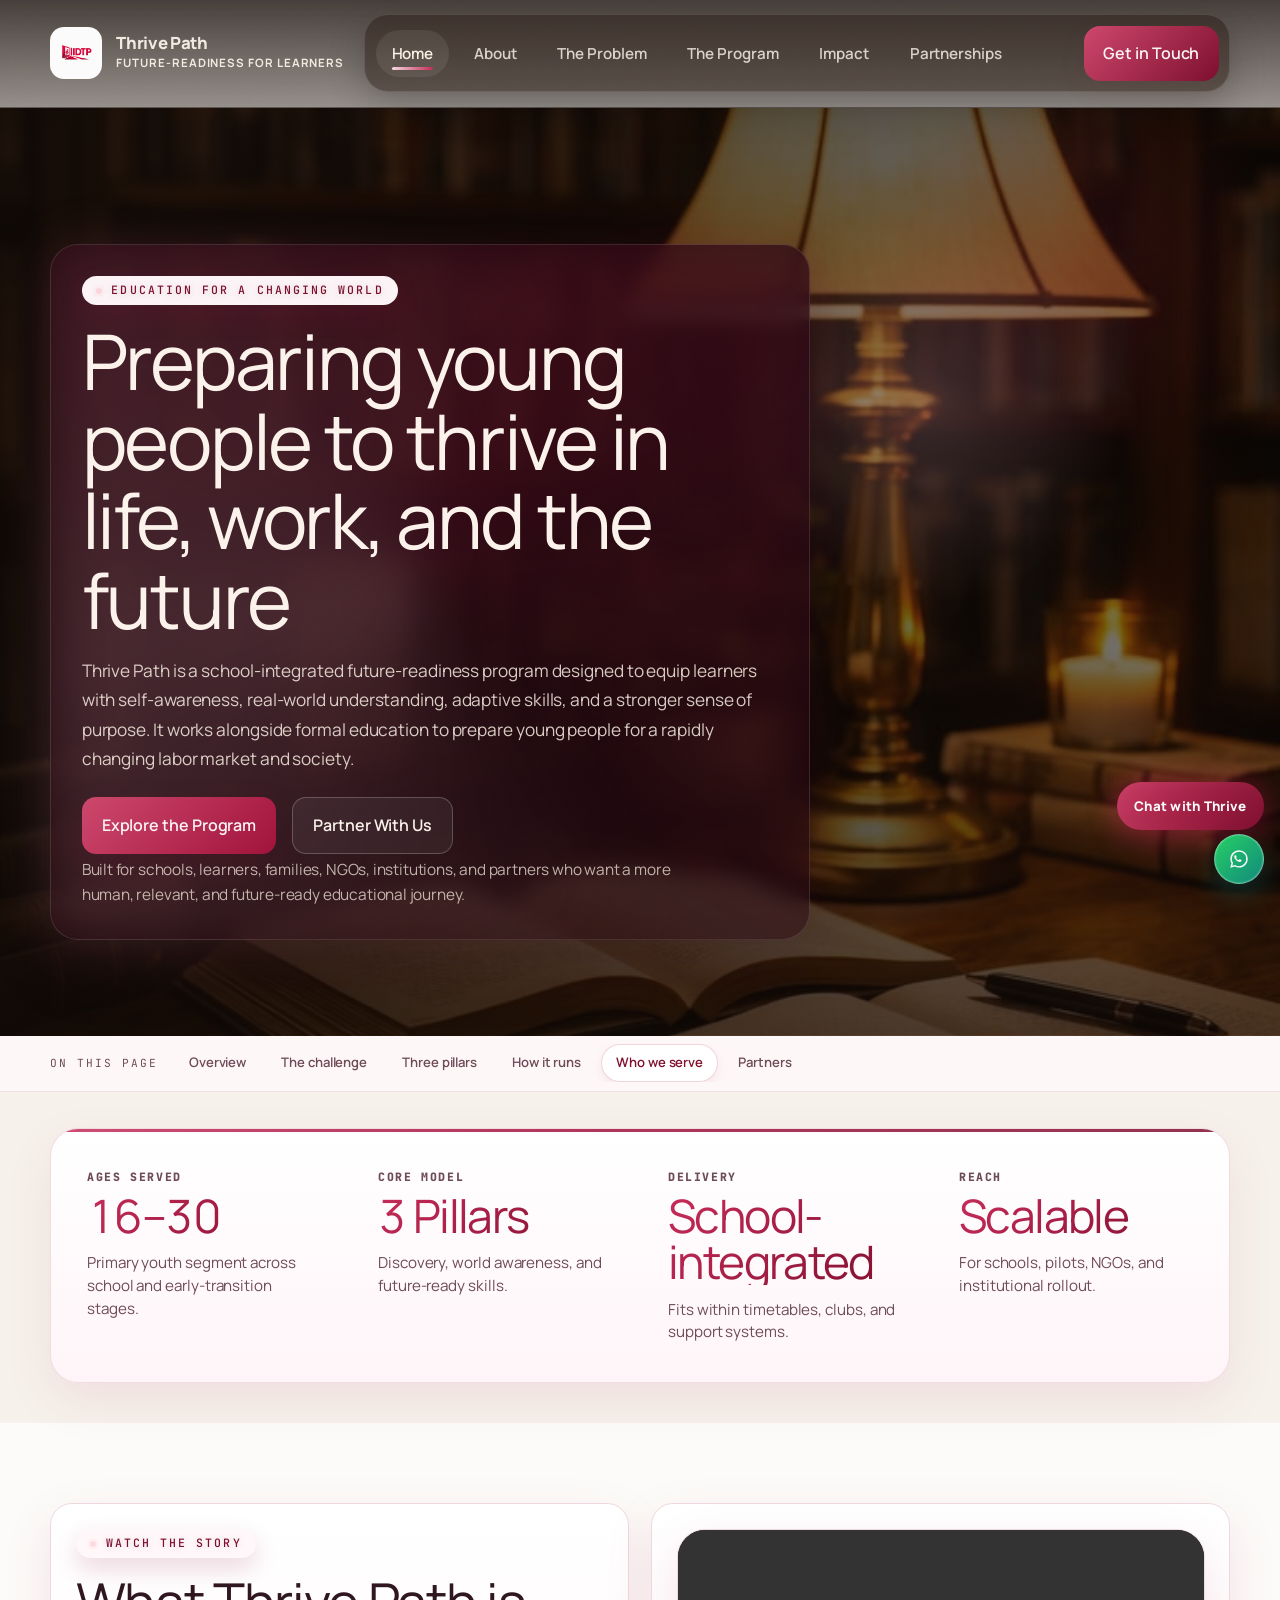
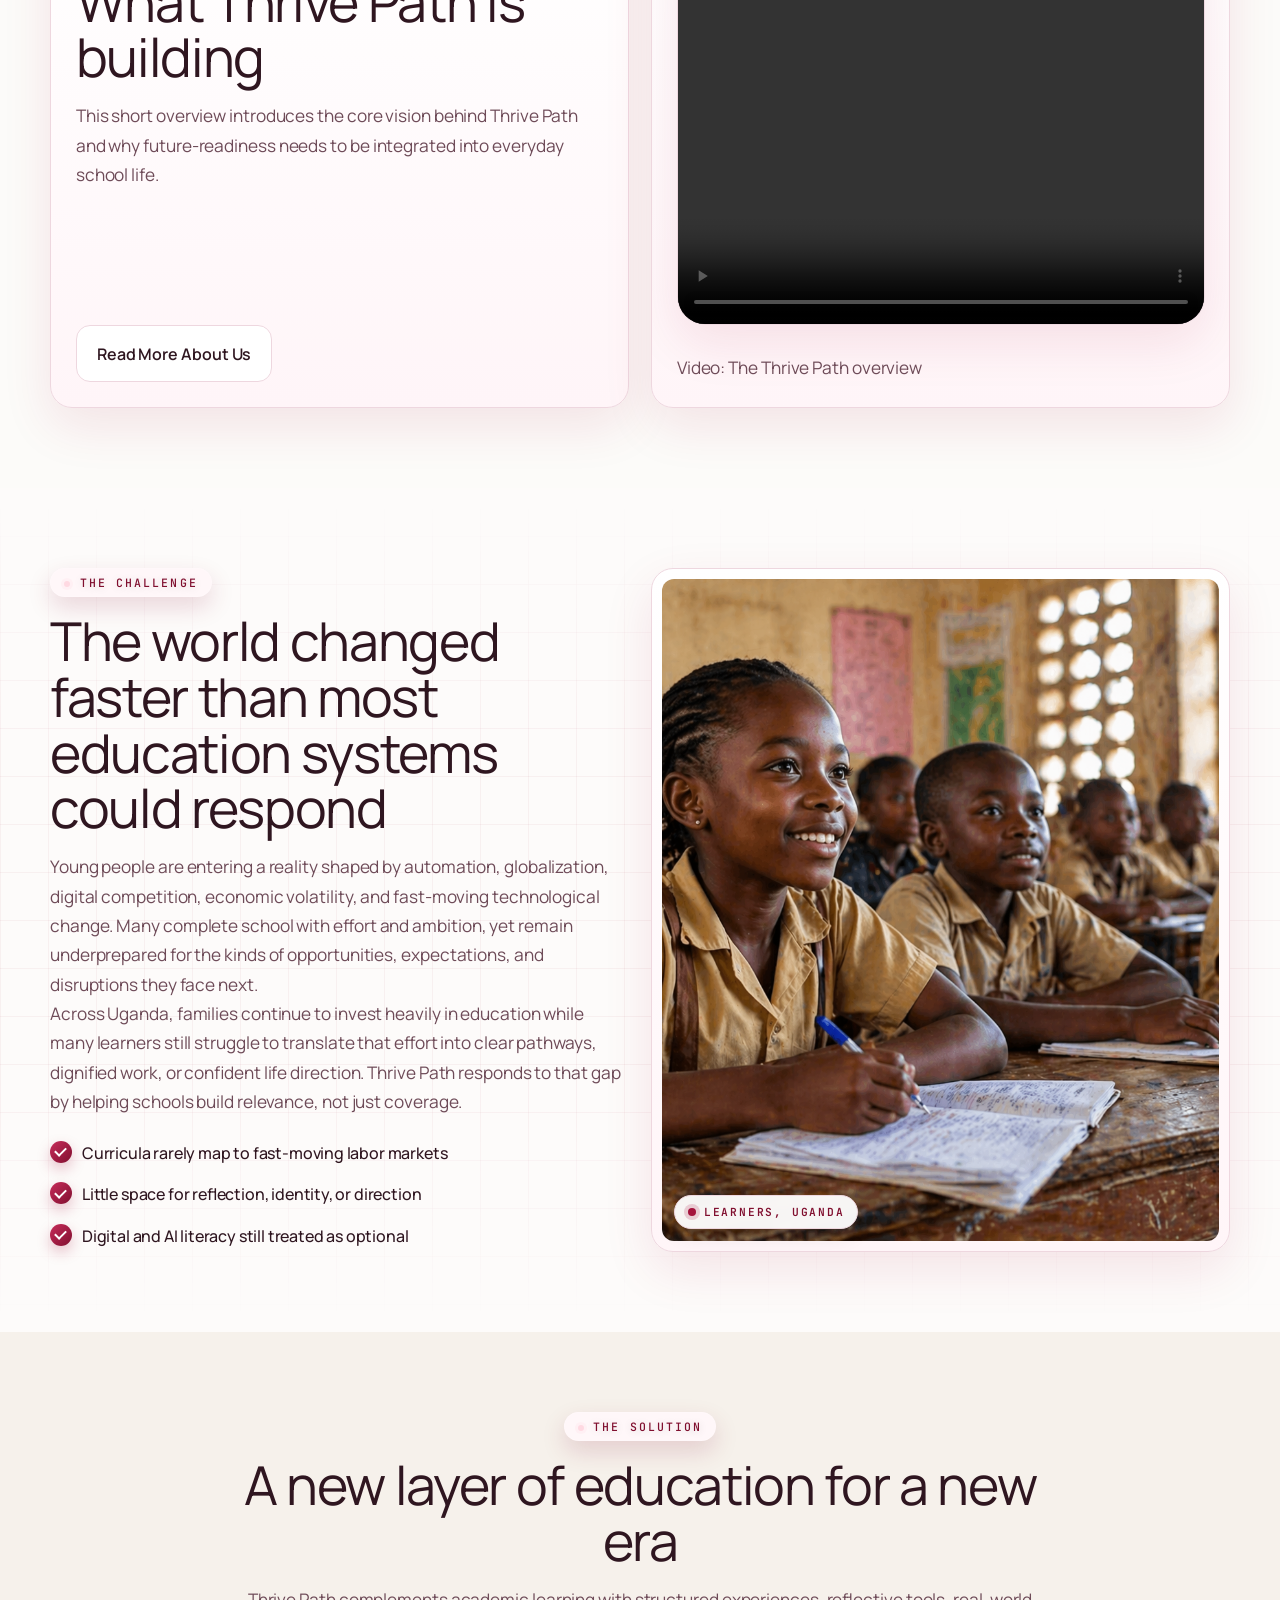
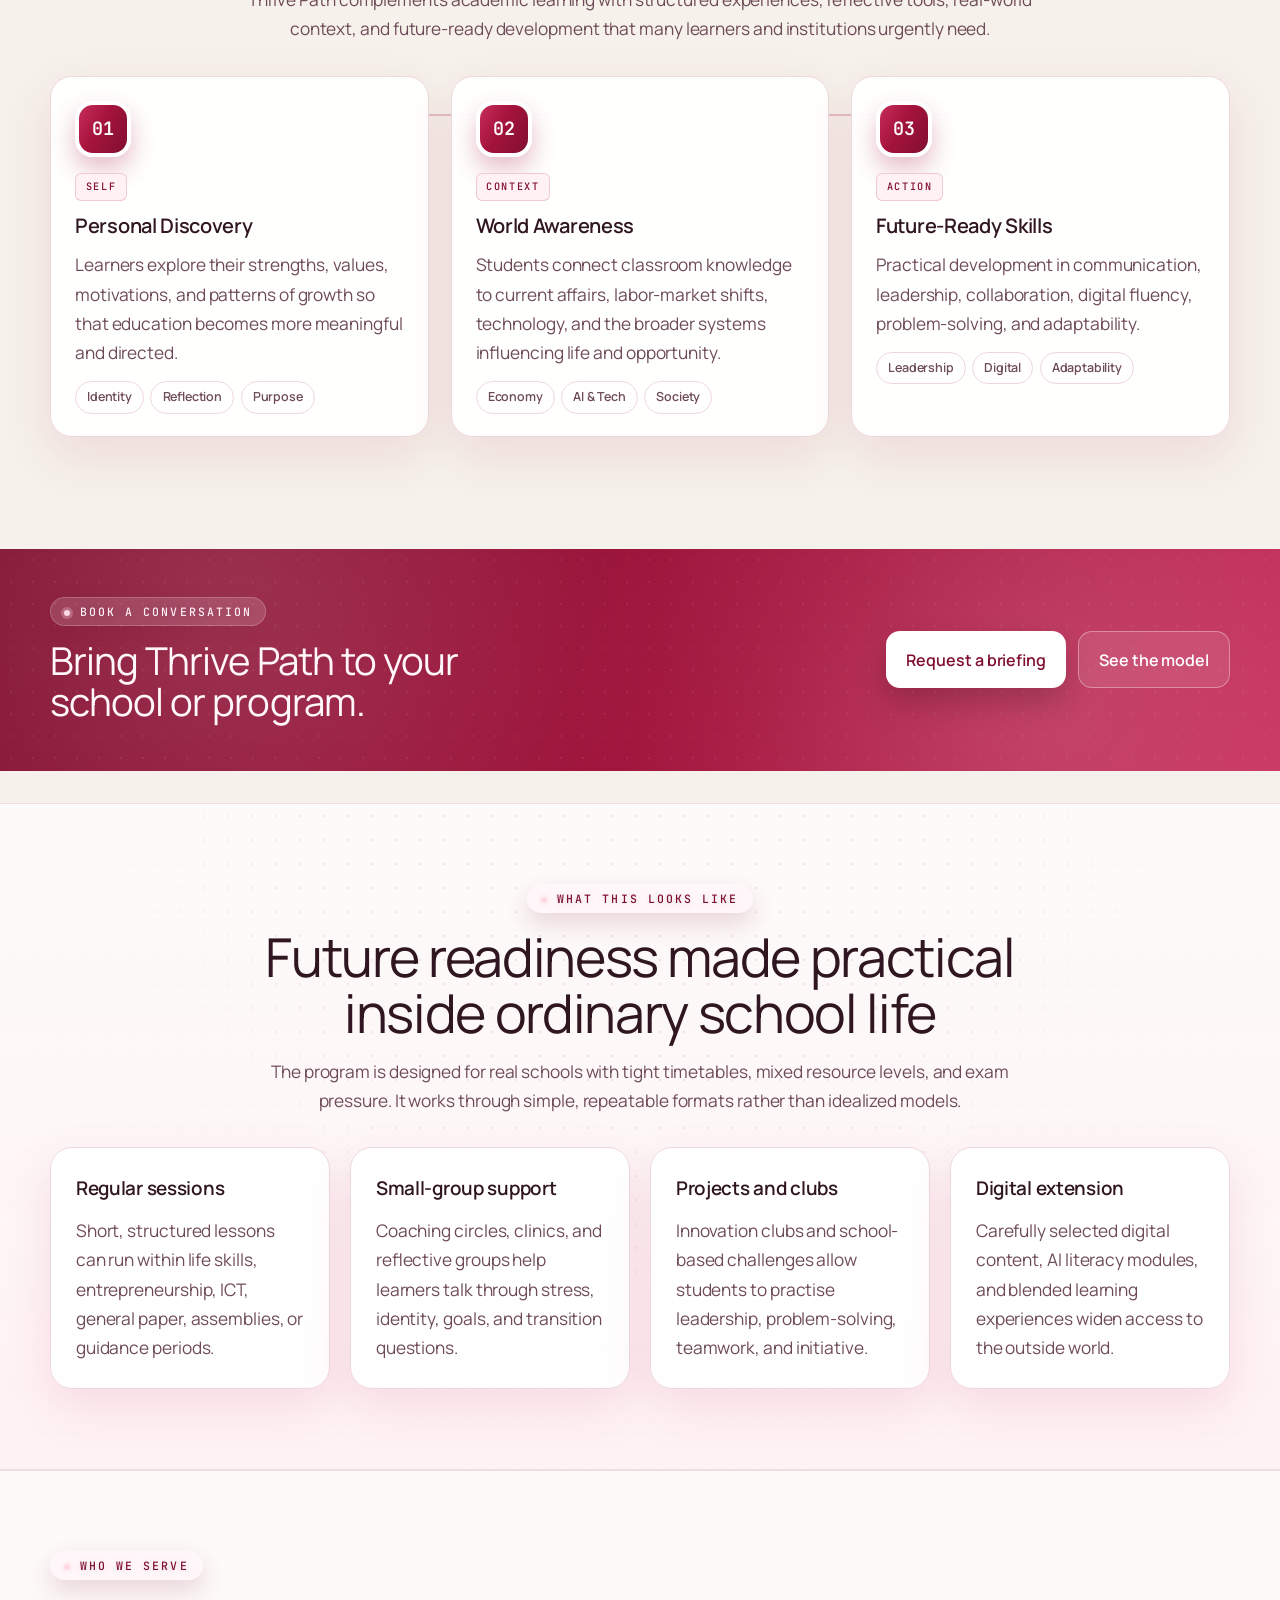
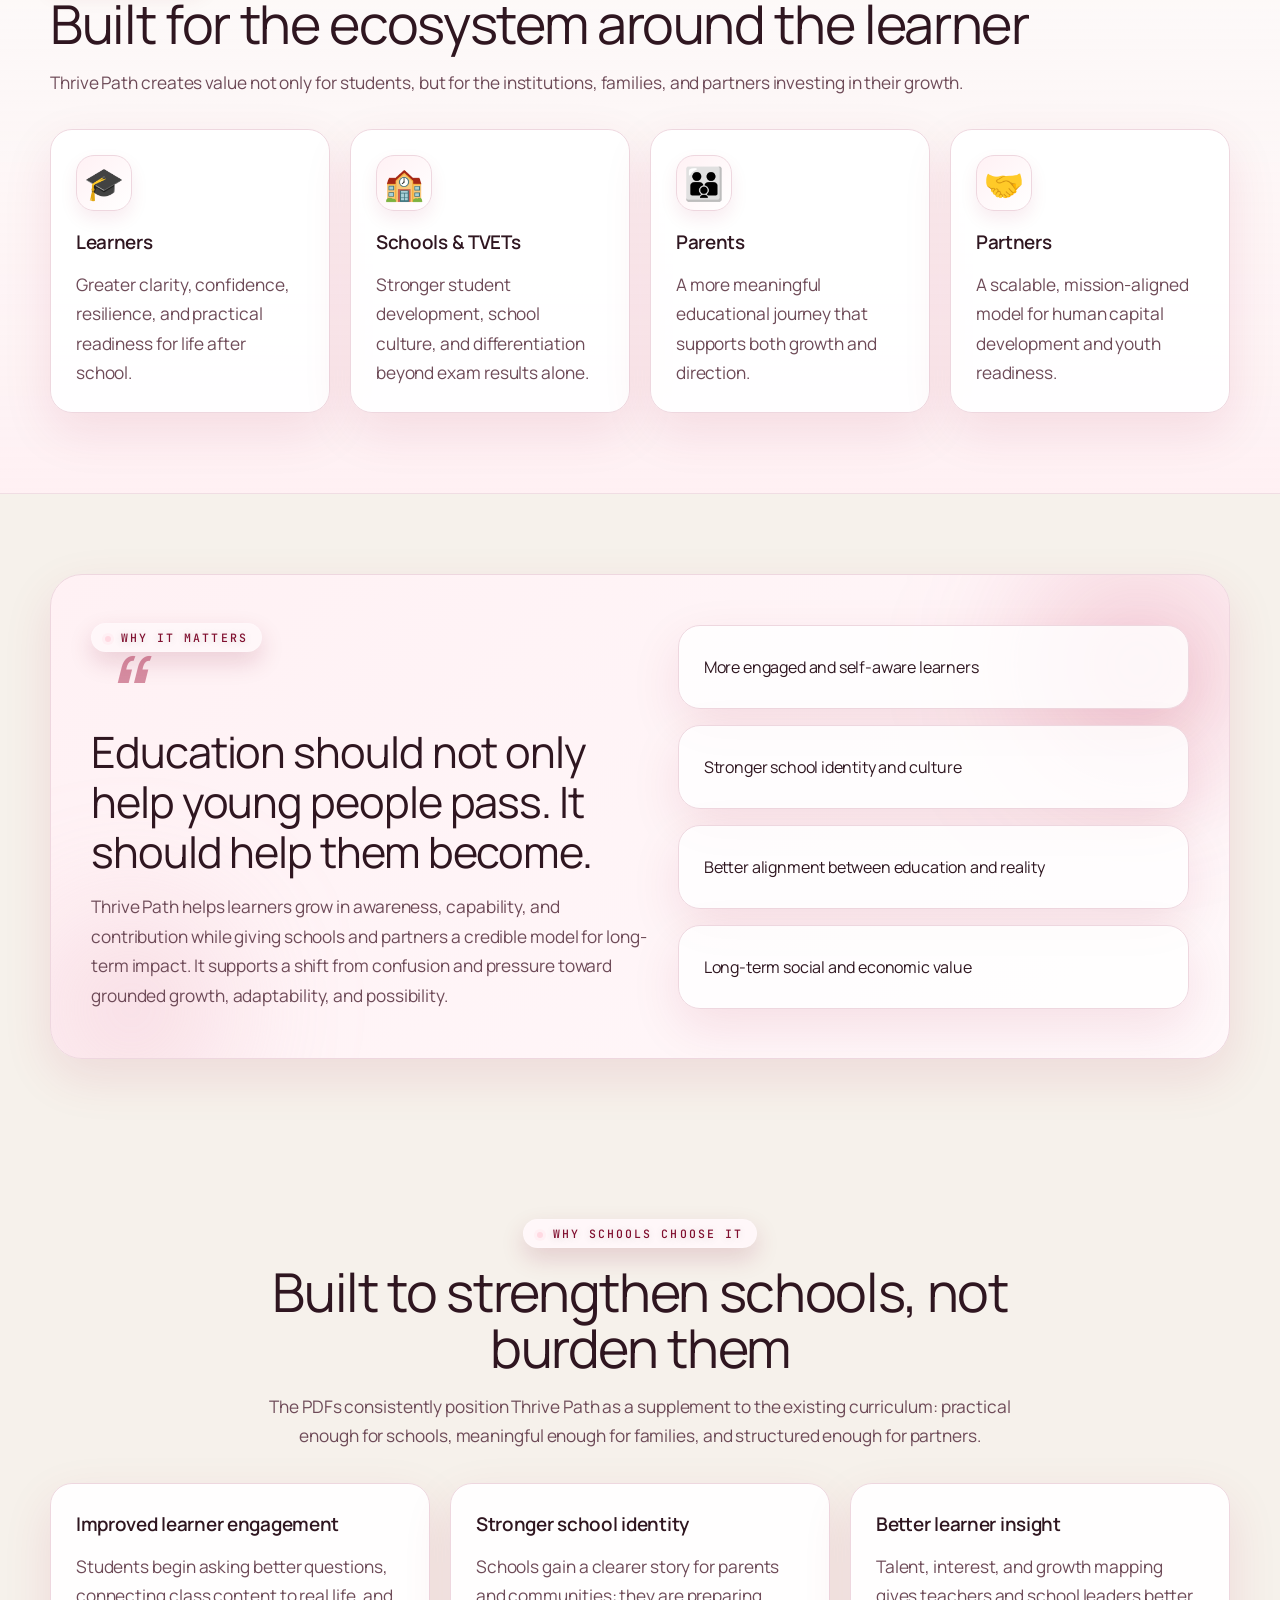
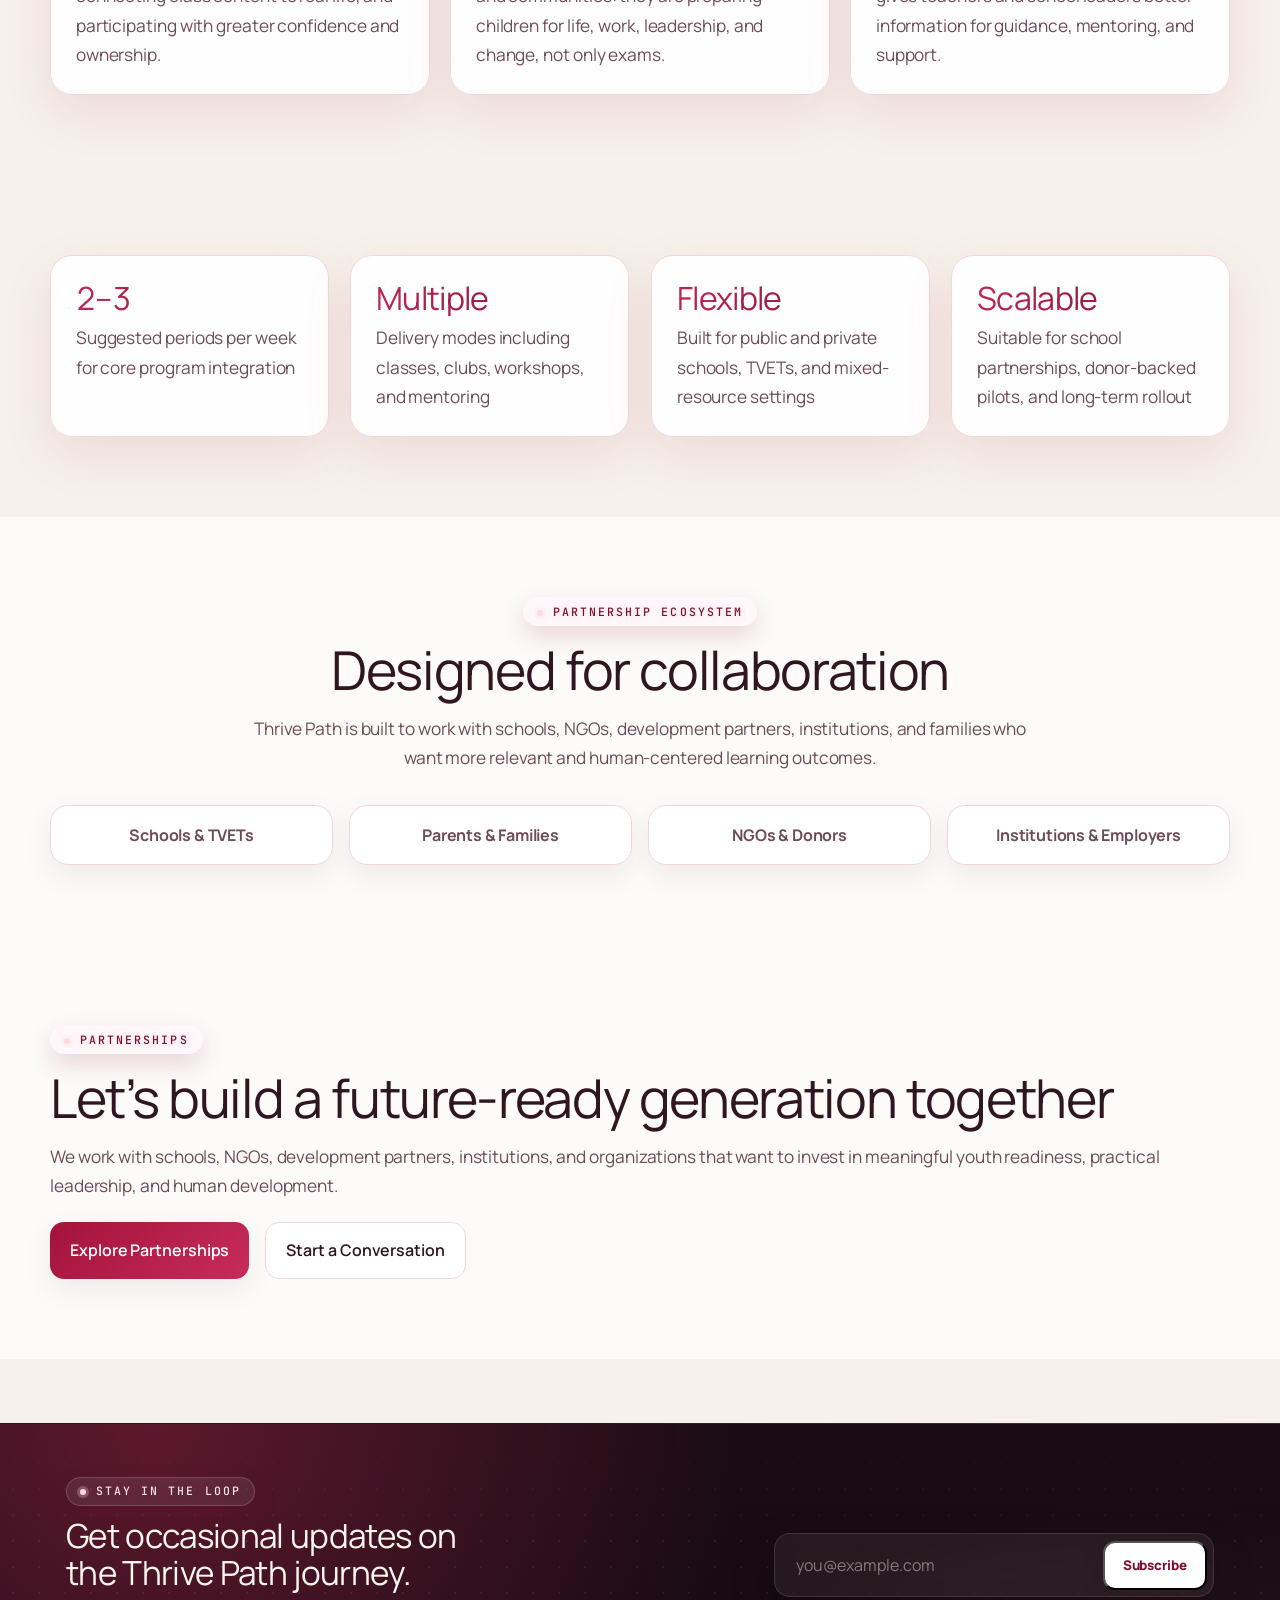
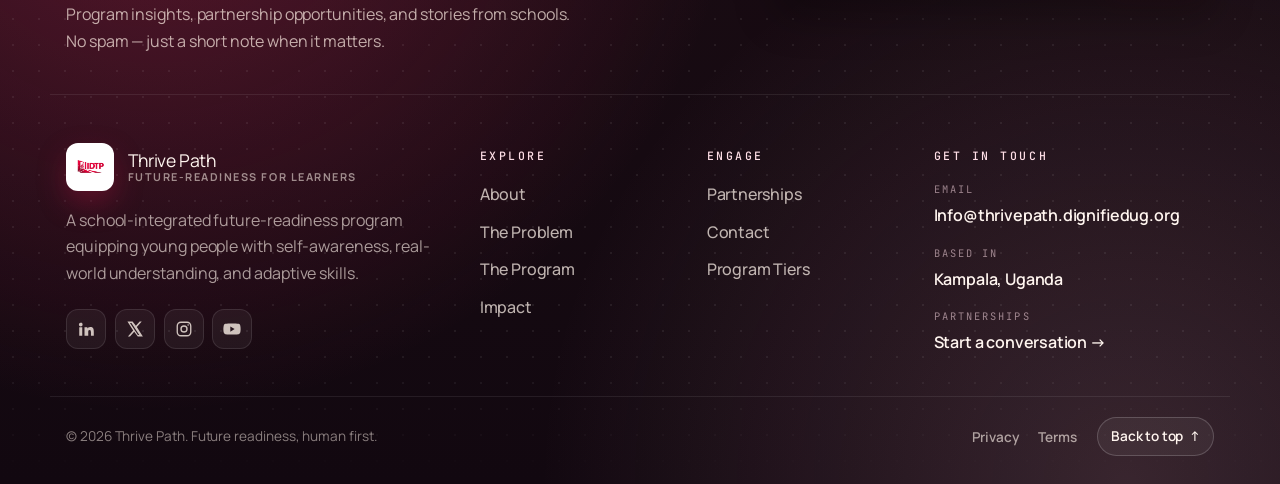
==== index.html @ e45f413d "latest" ====
<!DOCTYPE html>
<html lang="en">
<head>
<meta charset="UTF-8" />
<meta name="viewport" content="width=device-width, initial-scale=1.0" />
<title>Thrive Path | Home</title>
<link rel="stylesheet" href="styles.css?v=20260426" />
</head>
<body class="home-page">
<nav class="navbar">
  <div class="nav-container">
    <a href="index.html" class="logo">
      <span class="logo-mark logo-mark-image"><img class="logo-image" src="assets/IDPT.png" alt="Thrive Path logo" /></span>
      <span class="logo-lockup">
        <span class="logo-text">Thrive Path</span>
        <span class="logo-tag">Future-readiness for learners</span>
      </span>
    </a>
    <button class="nav-toggle" type="button" aria-expanded="false" aria-controls="site-menu" aria-label="Open navigation menu">
      <span class="nav-toggle-bar"></span>
      <span class="nav-toggle-bar"></span>
      <span class="nav-toggle-bar"></span>
    </button>
    <div class="nav-panel" id="site-menu">
      <ul class="nav-links">
        <li><a href="index.html" class="active">Home</a></li>
        <li><a href="about.html">About</a></li>
        <li><a href="problem.html">The Problem</a></li>
        <li><a href="program.html">The Program</a></li>
        <li><a href="impact.html">Impact</a></li>
        <li><a href="partnerships.html">Partnerships</a></li>
      </ul>
      <div class="nav-cta"><a href="contact.html" class="btn-primary">Get in Touch</a></div>
    </div>
  </div>
</nav>
<header class="hero">
  <div class="container hero-grid">
    <div class="hero-copy">
      <p class="eyebrow">Education for a changing world</p>
      <h1>Preparing young people to thrive in life, work, and the future</h1>
      <p class="hero-text">Thrive Path is a school-integrated future-readiness program designed to equip learners with self-awareness, real-world understanding, adaptive skills, and a stronger sense of purpose. It works alongside formal education to prepare young people for a rapidly changing labor market and society.</p>
      <div class="hero-actions">
        <a href="program.html" class="btn btn-solid">Explore the Program</a>
        <a href="partnerships.html" class="btn btn-outline">Partner With Us</a>
      </div>
      <div class="hero-note">Built for schools, learners, families, NGOs, institutions, and partners who want a more human, relevant, and future-ready educational journey.</div>
    </div>
  </div>
</header>

<nav class="anchor-nav" aria-label="On this page">
  <div class="container anchor-nav-inner">
    <span class="anchor-nav-label">On this page</span>
    <ul>
      <li><a href="#overview">Overview</a></li>
      <li><a href="#challenge">The challenge</a></li>
      <li><a href="#pillars">Three pillars</a></li>
      <li><a href="#delivery">How it runs</a></li>
      <li><a href="#audience">Who we serve</a></li>
      <li><a href="#partners">Partners</a></li>
    </ul>
  </div>
</nav>

<section class="trust-strip modern-stats">
  <div class="container trust-grid">
    <div class="trust-item stat-cell">
      <span class="stat-label">Ages served</span>
      <h2>16–30</h2>
      <p>Primary youth segment across school and early-transition stages.</p>
    </div>
    <div class="trust-item stat-cell">
      <span class="stat-label">Core model</span>
      <h2>3 Pillars</h2>
      <p>Discovery, world awareness, and future-ready skills.</p>
    </div>
    <div class="trust-item stat-cell">
      <span class="stat-label">Delivery</span>
      <h2>School-integrated</h2>
      <p>Fits within timetables, clubs, and support systems.</p>
    </div>
    <div class="trust-item stat-cell">
      <span class="stat-label">Reach</span>
      <h2>Scalable</h2>
      <p>For schools, pilots, NGOs, and institutional rollout.</p>
    </div>
  </div>
</section>

<section id="overview" class="section section-light">
  <div class="container two-column balanced-columns">
    <div class="panel-card split-card split-card--copy">
      <p class="eyebrow">Watch the Story</p>
      <h2>What Thrive Path is building</h2>
      <p>This short overview introduces the core vision behind Thrive Path and why future-readiness needs to be integrated into everyday school life.</p>
      <div class="card-actions">
        <a href="about.html" class="btn btn-outline">Read More About Us</a>
      </div>
    </div>
    <div class="panel-card split-card split-card--media">
      <div class="media-frame portrait">
        <video controls preload="metadata" playsinline>
          <source src="assets/The_THRIVE_PATH.mp4" type="video/mp4">
          Your browser does not support the video tag.
        </video>
      </div>
      <p class="media-caption">Video: The Thrive Path overview</p>
    </div>
  </div>
</section>

<section id="challenge" class="section section-light has-pattern pattern-grid">
  <div class="container two-column">
    <div>
      <p class="eyebrow">The challenge</p>
      <h2>The world changed faster than most education systems could respond</h2>
      <p>Young people are entering a reality shaped by automation, globalization, digital competition, economic volatility, and fast-moving technological change. Many complete school with effort and ambition, yet remain underprepared for the kinds of opportunities, expectations, and disruptions they face next.</p>
      <p>Across Uganda, families continue to invest heavily in education while many learners still struggle to translate that effort into clear pathways, dignified work, or confident life direction. Thrive Path responds to that gap by helping schools build relevance, not just coverage.</p>
      <ul class="checklist">
        <li>Curricula rarely map to fast-moving labor markets</li>
        <li>Little space for reflection, identity, or direction</li>
        <li>Digital and AI literacy still treated as optional</li>
      </ul>
    </div>
    <div class="image-card framed">
      <img src="assets/kids.png" alt="Learners engaging together">
      <div class="image-tag"><span class="dot"></span>Learners, Uganda</div>
    </div>
  </div>
</section>

<section id="pillars" class="section">
  <div class="container">
    <div class="section-heading center">
      <p class="eyebrow">The solution</p>
      <h2>A new layer of education for a new era</h2>
      <p>Thrive Path complements academic learning with structured experiences, reflective tools, real-world context, and future-ready development that many learners and institutions urgently need.</p>
    </div>
    <ol class="journey-grid">
      <li class="journey-card">
        <div class="journey-step"><span>01</span></div>
        <div class="journey-body">
          <span class="tag-pill">Self</span>
          <h3>Personal Discovery</h3>
          <p>Learners explore their strengths, values, motivations, and patterns of growth so that education becomes more meaningful and directed.</p>
          <ul class="tag-row"><li>Identity</li><li>Reflection</li><li>Purpose</li></ul>
        </div>
      </li>
      <li class="journey-card">
        <div class="journey-step"><span>02</span></div>
        <div class="journey-body">
          <span class="tag-pill">Context</span>
          <h3>World Awareness</h3>
          <p>Students connect classroom knowledge to current affairs, labor-market shifts, technology, and the broader systems influencing life and opportunity.</p>
          <ul class="tag-row"><li>Economy</li><li>AI &amp; Tech</li><li>Society</li></ul>
        </div>
      </li>
      <li class="journey-card">
        <div class="journey-step"><span>03</span></div>
        <div class="journey-body">
          <span class="tag-pill">Action</span>
          <h3>Future-Ready Skills</h3>
          <p>Practical development in communication, leadership, collaboration, digital fluency, problem-solving, and adaptability.</p>
          <ul class="tag-row"><li>Leadership</li><li>Digital</li><li>Adaptability</li></ul>
        </div>
      </li>
    </ol>
  </div>
</section>

<section class="cta-ribbon">
  <div class="container cta-ribbon-inner">
    <div>
      <p class="eyebrow eyebrow-light">Book a conversation</p>
      <h3>Bring Thrive Path to your school or program.</h3>
    </div>
    <div class="cta-ribbon-actions">
      <a href="contact.html" class="btn btn-solid">Request a briefing</a>
      <a href="program.html" class="btn btn-ghost-light">See the model</a>
    </div>
  </div>
</section>

<section id="delivery" class="section section-soft has-pattern pattern-dots">
  <div class="container">
    <div class="section-heading center">
      <p class="eyebrow">What This Looks Like</p>
      <h2>Future readiness made practical inside ordinary school life</h2>
      <p>The program is designed for real schools with tight timetables, mixed resource levels, and exam pressure. It works through simple, repeatable formats rather than idealized models.</p>
    </div>
    <div class="card-grid four">
      <div class="content-card"><h3>Regular sessions</h3><p>Short, structured lessons can run within life skills, entrepreneurship, ICT, general paper, assemblies, or guidance periods.</p></div>
      <div class="content-card"><h3>Small-group support</h3><p>Coaching circles, clinics, and reflective groups help learners talk through stress, identity, goals, and transition questions.</p></div>
      <div class="content-card"><h3>Projects and clubs</h3><p>Innovation clubs and school-based challenges allow students to practise leadership, problem-solving, teamwork, and initiative.</p></div>
      <div class="content-card"><h3>Digital extension</h3><p>Carefully selected digital content, AI literacy modules, and blended learning experiences widen access to the outside world.</p></div>
    </div>
  </div>
</section>

<section id="audience" class="section section-soft">
  <div class="container">
    <div class="section-heading">
      <p class="eyebrow">Who we serve</p>
      <h2>Built for the ecosystem around the learner</h2>
      <p>Thrive Path creates value not only for students, but for the institutions, families, and partners investing in their growth.</p>
    </div>
    <div class="card-grid four">
      <div class="audience-card"><div class="audience-icon" aria-hidden="true">🎓</div><h3>Learners</h3><p>Greater clarity, confidence, resilience, and practical readiness for life after school.</p></div>
      <div class="audience-card"><div class="audience-icon" aria-hidden="true">🏫</div><h3>Schools &amp; TVETs</h3><p>Stronger student development, school culture, and differentiation beyond exam results alone.</p></div>
      <div class="audience-card"><div class="audience-icon" aria-hidden="true">👪</div><h3>Parents</h3><p>A more meaningful educational journey that supports both growth and direction.</p></div>
      <div class="audience-card"><div class="audience-icon" aria-hidden="true">🤝</div><h3>Partners</h3><p>A scalable, mission-aligned model for human capital development and youth readiness.</p></div>
    </div>
  </div>
</section>

<section class="section">
  <div class="container highlight-block pullquote">
    <div>
      <p class="eyebrow">Why it matters</p>
      <span class="quote-mark" aria-hidden="true">&ldquo;</span>
      <h2>Education should not only help young people pass. It should help them become.</h2>
      <p>Thrive Path helps learners grow in awareness, capability, and contribution while giving schools and partners a credible model for long-term impact. It supports a shift from confusion and pressure toward grounded growth, adaptability, and possibility.</p>
    </div>
    <div class="highlight-list">
      <div class="mini-card">More engaged and self-aware learners</div>
      <div class="mini-card">Stronger school identity and culture</div>
      <div class="mini-card">Better alignment between education and reality</div>
      <div class="mini-card">Long-term social and economic value</div>
    </div>
  </div>
</section>

<section class="section">
  <div class="container">
    <div class="section-heading center">
      <p class="eyebrow">Why Schools Choose It</p>
      <h2>Built to strengthen schools, not burden them</h2>
      <p>The PDFs consistently position Thrive Path as a supplement to the existing curriculum: practical enough for schools, meaningful enough for families, and structured enough for partners.</p>
    </div>
    <div class="card-grid three">
      <div class="feature-card"><h3>Improved learner engagement</h3><p>Students begin asking better questions, connecting class content to real life, and participating with greater confidence and ownership.</p></div>
      <div class="feature-card"><h3>Stronger school identity</h3><p>Schools gain a clearer story for parents and communities: they are preparing children for life, work, leadership, and change, not only exams.</p></div>
      <div class="feature-card"><h3>Better learner insight</h3><p>Talent, interest, and growth mapping gives teachers and school leaders better information for guidance, mentoring, and support.</p></div>
    </div>
  </div>
</section>

<section class="section">
  <div class="container metric-grid">
    <div class="metric-card"><strong>2–3</strong><p>Suggested periods per week for core program integration</p></div>
    <div class="metric-card"><strong>Multiple</strong><p>Delivery modes including classes, clubs, workshops, and mentoring</p></div>
    <div class="metric-card"><strong>Flexible</strong><p>Built for public and private schools, TVETs, and mixed-resource settings</p></div>
    <div class="metric-card"><strong>Scalable</strong><p>Suitable for school partnerships, donor-backed pilots, and long-term rollout</p></div>
  </div>
</section>

<section id="partners" class="section section-light">
  <div class="container">
    <div class="section-heading center">
      <p class="eyebrow">Partnership ecosystem</p>
      <h2>Designed for collaboration</h2>
      <p>Thrive Path is built to work with schools, NGOs, development partners, institutions, and families who want more relevant and human-centered learning outcomes.</p>
    </div>
    <div class="logo-cloud">
      <div class="logo-pill">Schools & TVETs</div>
      <div class="logo-pill">Parents & Families</div>
      <div class="logo-pill">NGOs & Donors</div>
      <div class="logo-pill">Institutions & Employers</div>
    </div>
  </div>
</section>

<section class="section section-light">
  <div class="container callout">
    <div>
      <p class="eyebrow">Partnerships</p>
      <h2>Let’s build a future-ready generation together</h2>
      <p>We work with schools, NGOs, development partners, institutions, and organizations that want to invest in meaningful youth readiness, practical leadership, and human development.</p>
    </div>
    <div class="callout-actions">
      <a href="partnerships.html" class="btn btn-solid">Explore Partnerships</a>
      <a href="contact.html" class="btn btn-outline">Start a Conversation</a>
    </div>
  </div>
</section>

<footer class="site-footer">
  <div class="footer-wash" aria-hidden="true"></div>
  <div class="container footer-cta">
    <div class="footer-cta-copy">
      <p class="eyebrow eyebrow-light">Stay in the loop</p>
      <h2>Get occasional updates on the Thrive Path journey.</h2>
      <p>Program insights, partnership opportunities, and stories from schools. No spam &mdash; just a short note when it matters.</p>
    </div>
    <form class="footer-subscribe" onsubmit="event.preventDefault(); this.querySelector('.footer-subscribe-msg').hidden=false; this.reset();">
      <label class="sr-only" for="footer-email">Email address</label>
      <div class="footer-subscribe-row">
        <input id="footer-email" type="email" name="email" placeholder="you@example.com" required autocomplete="email" />
        <button type="submit" class="btn btn-solid">Subscribe</button>
      </div>
      <p class="footer-subscribe-msg" hidden>Thanks &mdash; we&rsquo;ll be in touch.</p>
    </form>
  </div>

  <div class="container footer-grid">
    <div class="footer-brand-col">
      <div class="footer-brand">
        <span class="logo-mark logo-mark-image"><img class="logo-image" src="assets/IDPT.png" alt="Thrive Path logo" /></span>
        <span class="footer-brand-text">
          <span class="logo-text">Thrive Path</span>
          <span class="logo-tag">Future-readiness for learners</span>
        </span>
      </div>
      <p class="footer-text">A school-integrated future-readiness program equipping young people with self-awareness, real-world understanding, and adaptive skills.</p>
      <ul class="footer-social" aria-label="Social links">
        <li><a href="#" aria-label="LinkedIn" title="LinkedIn"><svg viewBox="0 0 24 24" width="18" height="18" fill="currentColor" aria-hidden="true"><path d="M4.98 3.5A2.5 2.5 0 1 1 5 8.5a2.5 2.5 0 0 1-.02-5zM3 9.75h4V21H3zM10 9.75h3.8v1.55h.05c.53-.95 1.83-1.95 3.77-1.95 4.03 0 4.78 2.55 4.78 5.87V21H18.6v-4.9c0-1.17-.02-2.68-1.67-2.68-1.67 0-1.93 1.27-1.93 2.59V21H10z"/></svg></a></li>
        <li><a href="#" aria-label="X" title="X"><svg viewBox="0 0 24 24" width="18" height="18" fill="currentColor" aria-hidden="true"><path d="M18.244 2H21l-6.52 7.45L22.5 22h-6.77l-4.79-6.24L5.3 22H2.54l6.99-7.98L1.9 2h6.91l4.33 5.73L18.244 2zm-2.37 18h1.86L7.24 4H5.28l10.595 16z"/></svg></a></li>
        <li><a href="#" aria-label="Instagram" title="Instagram"><svg viewBox="0 0 24 24" width="18" height="18" fill="none" stroke="currentColor" stroke-width="1.8" aria-hidden="true"><rect x="3" y="3" width="18" height="18" rx="5"/><circle cx="12" cy="12" r="4"/><circle cx="17.5" cy="6.5" r="1" fill="currentColor" stroke="none"/></svg></a></li>
        <li><a href="#" aria-label="YouTube" title="YouTube"><svg viewBox="0 0 24 24" width="18" height="18" fill="currentColor" aria-hidden="true"><path d="M23 7.2a3 3 0 0 0-2.1-2.1C19.1 4.6 12 4.6 12 4.6s-7.1 0-8.9.5A3 3 0 0 0 1 7.2C.5 9 .5 12 .5 12s0 3 .5 4.8a3 3 0 0 0 2.1 2.1c1.8.5 8.9.5 8.9.5s7.1 0 8.9-.5a3 3 0 0 0 2.1-2.1c.5-1.8.5-4.8.5-4.8s0-3-.5-4.8zM9.75 15.5v-7L15.5 12z"/></svg></a></li>
      </ul>
    </div>

    <div class="footer-col">
      <h4>Explore</h4>
      <ul class="footer-links">
        <li><a href="about.html">About</a></li>
        <li><a href="problem.html">The Problem</a></li>
        <li><a href="program.html">The Program</a></li>
        <li><a href="impact.html">Impact</a></li>
      </ul>
    </div>

    <div class="footer-col">
      <h4>Engage</h4>
      <ul class="footer-links">
        <li><a href="partnerships.html">Partnerships</a></li>
        <li><a href="contact.html">Contact</a></li>
        <li><a href="partnerships.html#pricing">Program Tiers</a></li>
      </ul>
    </div>

    <div class="footer-col footer-contact">
      <h4>Get in touch</h4>
      <ul class="footer-contact-list">
        <li>
          <span class="footer-contact-label">Email</span>
          <a href="mailto:Info@thrivepath.dignifiedug.org">Info@thrivepath.dignifiedug.org</a>
        </li>
        <li>
          <span class="footer-contact-label">Based in</span>
          <span>Kampala, Uganda</span>
        </li>
        <li>
          <span class="footer-contact-label">Partnerships</span>
          <a href="contact.html">Start a conversation &rarr;</a>
        </li>
      </ul>
    </div>
  </div>

  <div class="container footer-bottom">
    <p>&copy; 2026 Thrive Path. Future readiness, human first.</p>
    <ul class="footer-meta">
      <li><a href="#">Privacy</a></li>
      <li><a href="#">Terms</a></li>
      <li><a href="#top" class="footer-top">Back to top <span aria-hidden="true">&uarr;</span></a></li>
    </ul>
  </div>
</footer>
<script src="script.js?v=20260427"></script>
</body>
</html>
---- styles.css ----
@import url('https://fonts.googleapis.com/css2?family=Manrope:wght@300..800&family=Instrument+Serif:ital@0;1&family=JetBrains+Mono:wght@400;500;600&display=swap');

:root{
  --primary:#A4133C;
  --primary-2:#C72C5A;
  --primary-deep:#800F2F;
  --primary-soft:#F7DCE3;
  --primary-wash:#FFF1F4;
  --secondary:#B11D46;
  --secondary-2:#D1496E;
  --accent:#E7A8BA;
  --accent-soft:#FCEEF2;
  --text:#2F1620;
  --muted:#6E4B58;
  --bg:#fff8fa;
  --bg-2:#fff1f4;
  --surface:#ffffff;
  --surface-2:#fff6f8;
  --line:#eed7df;
  --shadow:0 18px 50px rgba(164,19,60,.10);
  --shadow-soft:0 10px 28px rgba(96,25,44,.08);
  --radius:22px;
  --container:1180px;
}


*{margin:0;padding:0;box-sizing:border-box}
html{scroll-behavior:auto}
body{
  font-family:'Manrope',-apple-system,BlinkMacSystemFont,'Segoe UI',Arial,sans-serif;
  font-feature-settings:'ss01','ss02','cv11','liga','kern';
  background:
    radial-gradient(circle at top left, rgba(201,24,74,.12), transparent 28%),
    radial-gradient(circle at top right, rgba(255,117,143,.12), transparent 24%),
    var(--bg);
  color:var(--text);
  line-height:1.65;
  letter-spacing:-.011em;
}
a{text-decoration:none;color:inherit}
img{max-width:100%;display:block}
.container{
  width:calc(100% - 2rem);
  max-width:var(--container);
  margin:0 auto;
}
.home-page{
  background:#f6f1eb;
}
.navbar{
  position:sticky;top:0;z-index:1000;
  padding:.9rem 0;
  background:linear-gradient(180deg, rgba(255,248,250,.95) 0%, rgba(255,248,250,.78) 100%);
  -webkit-backdrop-filter:blur(16px);
  backdrop-filter:blur(16px);
  border-bottom:1px solid rgba(238,215,223,.85);
}
.home-page .navbar{
  background:linear-gradient(180deg, rgba(22,14,10,.78) 0%, rgba(22,14,10,.42) 100%);
  border-bottom:1px solid rgba(255,255,255,.12);
}
.nav-container{
  width:min(var(--container),calc(100% - 2rem));
  margin:0 auto;
  display:flex;align-items:center;justify-content:space-between;gap:1.25rem;
}
.logo{display:flex;align-items:center;gap:.9rem;font-weight:800;flex-shrink:0}
.logo-mark{
  width:56px;height:56px;border-radius:18px;
  display:inline-flex;align-items:center;justify-content:center;
  background:linear-gradient(135deg,var(--secondary-2),var(--primary));
  color:#fff;font-weight:800;box-shadow:var(--shadow-soft)
}
.logo-mark-image{
  overflow:hidden;
  padding:6px;
  background:#ffffff;
  border:1px solid rgba(164,19,60,.18);
  box-shadow:0 8px 20px rgba(60,6,24,.18), inset 0 0 0 1px rgba(255,255,255,.6);
}
.home-page .logo-mark-image{
  background:#ffffff;
  border-color:rgba(255,255,255,.7);
  box-shadow:0 10px 24px rgba(0,0,0,.35), inset 0 0 0 1px rgba(255,255,255,.6);
}
.logo-image{
  width:100%;
  height:100%;
  object-fit:contain;
  display:block;
}
.logo-lockup{display:flex;flex-direction:column;gap:.05rem}
.logo-text{font-size:1.05rem;letter-spacing:-.02em;line-height:1.1}
.logo-tag{
  font-size:.72rem;
  letter-spacing:.08em;
  text-transform:uppercase;
  color:var(--muted);
  font-weight:700;
}
.home-page .logo-text,
.home-page .logo-tag{
  color:#f6ede4;
}
.home-page .logo-mark{
  background:#ffffff;
  box-shadow:none;
}
.nav-panel{
  display:flex;
  align-items:center;
  justify-content:space-between;
  gap:.9rem;
  flex:1;
  padding:.65rem;
  border:1px solid rgba(238,215,223,.95);
  border-radius:24px;
  background:rgba(255,255,255,.82);
  box-shadow:0 14px 36px rgba(96,25,44,.10);
}
.home-page .nav-panel{
  background:rgba(42,28,21,.5);
  border-color:rgba(255,255,255,.12);
  box-shadow:0 14px 36px rgba(0,0,0,.22);
}
.nav-toggle{
  display:none;
  width:34px;
  height:34px;
  padding:0;
  border:none;
  border-radius:0;
  background:transparent;
  color:#7c8794;
  align-items:center;
  justify-content:center;
  flex-direction:column;
  gap:5px;
  cursor:pointer;
}
.nav-toggle:focus-visible{
  outline:2px solid rgba(164,19,60,.22);
  outline-offset:4px;
}
.nav-toggle-bar{
  display:block;
  width:22px;
  height:2.5px;
  border-radius:999px;
  background:currentColor;
  transform-origin:center;
  transition:transform .12s ease, opacity .12s ease;
}
.nav-toggle-bar + .nav-toggle-bar{margin-top:0}
.nav-toggle[aria-expanded="true"] .nav-toggle-bar:nth-child(1){
  transform:translateY(6.5px) rotate(45deg);
}
.nav-toggle[aria-expanded="true"] .nav-toggle-bar:nth-child(2){
  opacity:0;
}
.nav-toggle[aria-expanded="true"] .nav-toggle-bar:nth-child(3){
  transform:translateY(-6.5px) rotate(-45deg);
}
.nav-links{
  list-style:none;
  display:flex;
  gap:.55rem;
  flex-wrap:wrap;
  align-items:center;
}
.nav-links a{
  color:var(--muted);
  font-size:.95rem;
  font-weight:700;
  padding:.8rem 1rem;
  position:relative;
  transition:color .12s ease, background-color .12s ease;
  border-radius:999px;
  line-height:1;
}
.home-page .nav-links a{
  color:rgba(255,245,235,.82);
}
.nav-links a:hover,
.nav-links a.active{
  color:var(--primary);
  background:linear-gradient(180deg, rgba(164,19,60,.10) 0%, rgba(201,24,74,.10) 100%);
}
.home-page .nav-links a:hover,
.home-page .nav-links a.active{
  color:#fff6ea;
  background:rgba(255,255,255,.08);
}
.nav-links a.active::after{
  content:"";position:absolute;left:1rem;right:1rem;bottom:.45rem;height:3px;
  background:linear-gradient(90deg,var(--secondary-2),var(--primary));
  border-radius:999px;
}
.home-page .nav-links a.active::after{
  background:linear-gradient(90deg, var(--primary-soft), var(--primary-2));
}
.nav-cta .btn-primary{
  display:inline-flex;align-items:center;justify-content:center;
  min-height:52px;
  padding:.9rem 1.2rem;border-radius:16px;
  background:linear-gradient(135deg,var(--primary),var(--primary-2));
  color:#fff;font-weight:700;box-shadow:var(--shadow-soft);
  transition:background-color .12s ease, box-shadow .12s ease;
}
.home-page .nav-cta .btn-primary{
  background:linear-gradient(135deg, var(--secondary-2), var(--primary-deep));
  color:#fff7f9;
}
.nav-cta .btn-primary:hover,
.nav-cta .btn-primary.active{
  box-shadow:0 12px 24px rgba(164,19,60,.16);
}
.nav-cta .btn-primary.active{
  background:linear-gradient(135deg,var(--secondary-2),var(--primary));
}
.hero{
  padding:5.8rem 0 4.5rem;
}
.home-page .hero{
  position:relative;
  min-height:calc(100vh - 88px);
  padding:8.5rem 0 6rem;
  display:flex;
  align-items:flex-end;
  background:
    linear-gradient(90deg, rgba(18,11,7,.82) 0%, rgba(18,11,7,.55) 38%, rgba(18,11,7,.35) 100%),
    linear-gradient(180deg, rgba(14,9,6,.42) 0%, rgba(14,9,6,.16) 32%, rgba(14,9,6,.56) 100%),
    url("assets/lamps.jpg") center center / cover no-repeat;
}
.home-page .hero::after{
  content:"";
  position:absolute;
  inset:0;
  background:
    radial-gradient(circle at 72% 32%, rgba(231,168,186,.22), transparent 18%),
    radial-gradient(circle at 84% 18%, rgba(164,19,60,.14), transparent 16%);
  pointer-events:none;
}
.hero-grid,.two-column,.highlight-block,.footer-grid,.callout,.content-grid,.metric-grid,.timeline-grid,.three-column{
  display:grid;gap:1.35rem
}
.hero-grid{grid-template-columns:1.03fr .97fr;align-items:center}
.home-page .hero-grid{
  position:relative;
  z-index:1;
  grid-template-columns:minmax(0, 760px);
}
p.eyebrow,
.page-hero p.eyebrow,
.section p.eyebrow,
.media-note p.eyebrow{
  display:inline-block;
  margin-bottom:1rem;
  padding:.48rem .82rem;
  border:1px solid rgba(164,19,60,.22);
  border-radius:999px;
  background:var(--primary-deep);
  color:#fff7f9;
  text-transform:uppercase;
  letter-spacing:.14em;
  font-size:.9rem;
  font-weight:800;
  line-height:1;
  max-width:max-content;
  box-shadow:0 10px 24px rgba(128,15,47,.16);
}
p.eyebrow::before,
.page-hero p.eyebrow::before,
.section p.eyebrow::before,
.media-note p.eyebrow::before{
  content:none;
}
.home-page p.eyebrow{
  border-color:rgba(255,255,255,.14);
  background:#fff7f9;
  color:var(--primary-deep);
  text-shadow:0 1px 8px rgba(0,0,0,.16);
}
.home-page p.eyebrow::before{
  content:none;
}
.hero h1,.page-hero h1{
  font-size:clamp(2.7rem,5vw,4.9rem);
  line-height:1.02;letter-spacing:-.04em;margin-bottom:1rem;max-width:820px;
}
.home-page .hero-copy{
  padding:clamp(1.5rem, 2.4vw, 2.1rem);
  border:1px solid rgba(255,255,255,.12);
  border-radius:28px;
  background:linear-gradient(180deg, rgba(44,10,22,.74) 0%, rgba(44,10,22,.52) 100%);
  box-shadow:0 24px 60px rgba(52,10,24,.26);
  -webkit-backdrop-filter:blur(10px);
  backdrop-filter:blur(10px);
}
.home-page .hero h1,
.home-page .hero-text,
.home-page .hero-note{
  color:#fff7ef;
}
.hero-text,.page-hero p{
  color:var(--muted);font-size:1.1rem;max-width:760px;margin-bottom:1.45rem;
}
.home-page .hero-text{
  color:rgba(255,244,232,.84);
}
.hero-actions,.callout-actions{display:flex;gap:1rem;flex-wrap:wrap}
.hero-note{margin-top:.2rem;max-width:640px;color:var(--muted);font-size:.96rem}
.home-page .hero-note{
  color:rgba(255,244,232,.72);
}
.home-page .hero .btn-solid{
  background:linear-gradient(135deg, var(--secondary-2), var(--primary));
  color:#fff7f9;
  box-shadow:0 18px 34px rgba(82,14,35,.28);
}
.home-page .hero .btn-outline{
  background:rgba(255,255,255,.06);
  border-color:rgba(255,255,255,.22);
  color:#fff7ef;
}
.hero-visual{
  position:relative;
  min-height:540px;
}
.home-page .hero-visual{
  display:none;
}
.hero-card{
  position:absolute;
  border:1px solid var(--line);
  border-radius:24px;
  background:rgba(255,255,255,.9);
  box-shadow:var(--shadow);
  overflow:hidden;
}
.hero-card.main{inset:30px 0 40px 80px}
.hero-card.small-top{top:0;left:10px;width:180px}
.hero-card.small-bottom{right:10px;bottom:0;width:220px}
.hero-card img{
  width:100%;
  height:100%;
  object-fit:contain;
  object-position:center;
  background:#fff;
}
.hero-chip{
  position:absolute;
  display:inline-flex;align-items:center;gap:.55rem;
  background:#fff;border:1px solid var(--line);border-radius:999px;
  padding:.75rem 1rem;box-shadow:var(--shadow-soft);font-size:.92rem;font-weight:700;color:var(--text)
}
.hero-chip.one{left:0;top:220px}
.hero-chip.two{right:0;top:120px}
.hero-chip-dot{width:10px;height:10px;border-radius:50%;background:linear-gradient(135deg,var(--secondary),var(--primary))}
.panel-card,.feature-card,.audience-card,.trust-item,.content-card,.quote-card,.pricing-card,.metric-card,.timeline-card,.table-card,.mini-card,.image-card{
  background:rgba(255,255,255,.92);
  border:1px solid var(--line);
  border-radius:var(--radius);
  box-shadow:var(--shadow);
}
.panel-card,.feature-card,.audience-card,.content-card,.quote-card,.pricing-card,.metric-card,.timeline-card,.table-card,.mini-card,.image-card{padding:1.55rem}
.panel-card,.feature-card,.audience-card,.content-card,.quote-card,.pricing-card,.metric-card,.timeline-card,.table-card{
  display:flex;
  flex-direction:column;
  height:100%;
}
.image-card{padding:0;overflow:hidden}
.image-card img{
  width:100%;
  height:100%;
  object-fit:cover;
  object-position:center;
  background:transparent;
  border-radius:inherit;
}
.feature-image{
  width:100%;
  display:block;
  margin-bottom:1.1rem;
  border-radius:18px;
  object-fit:contain;
  object-position:center;
  background:#fff;
  box-shadow:var(--shadow-soft);
}
.media-story{
  display:grid;
  gap:1rem;
}
.balanced-columns{
  align-items:stretch;
}
.split-card{
  height:100%;
  display:flex;
  flex-direction:column;
}
.split-card--copy{
  justify-content:center;
}
.split-card--media{
  gap:1rem;
  overflow:hidden;
}
.split-visual{
  flex:0 0 auto;
}
.media-frame{
  padding:0;
  background:linear-gradient(180deg, rgba(255,255,255,.98) 0%, rgba(255,245,248,.95) 100%);
  border:1px solid rgba(238,215,223,.95);
  border-radius:28px;
  box-shadow:var(--shadow);
  overflow:hidden;
}
.media-frame img{
  width:100%;
  display:block;
  border-radius:inherit;
  object-fit:cover;
  object-position:center;
  background:transparent;
}
.media-frame video{
  width:100%;
  max-width:100%;
  height:auto;
  max-height:520px;
  display:block;
  aspect-ratio:16 / 9;
  object-fit:contain;
  border-radius:20px;
  background:#12080d;
}
.media-frame.portrait video{aspect-ratio:4 / 3}
.media-frame.square video{aspect-ratio:6 / 5}
.media-frame audio{
  width:100%;
  max-width:100%;
  display:block;
}
.panel-card audio{
  margin-top:1rem;
}
.media-caption{
  margin:.75rem 0 0;
  font-size:.9rem;
  color:var(--muted);
}
.media-frame.portrait img{aspect-ratio:4 / 3}
.media-frame.square img{aspect-ratio:6 / 5}
.media-note{
  display:grid;
  align-content:start;
  gap:.9rem;
}
.media-note h3,
.media-note p,
.media-note ul{
  margin:0;
}
.media-note p.eyebrow{
  margin:0 0 1rem;
}
.media-note h3{font-size:1.3rem}
.panel-card{
  background:linear-gradient(180deg,#ffffff 0%, #fff5f8 100%);
}
.panel-card ul,.list{list-style:none;display:grid;gap:.8rem}
.panel-card li,.list li{
  padding:.9rem 1rem;border:1px solid var(--line);border-radius:16px;
  background:linear-gradient(180deg,#ffffff 0%, #fff8fa 100%);
  color:var(--muted)
}
.btn{
  display:inline-flex;align-items:center;justify-content:center;
  min-height:50px;padding:.9rem 1.25rem;border-radius:14px;
  font-weight:700;transition:background-color .12s ease, color .12s ease, border-color .12s ease
}
.btn-solid{
  color:#fff;background:linear-gradient(135deg,var(--primary),var(--primary-2));
  box-shadow:var(--shadow-soft)
}
.btn-outline{
  background:#fff;border:1px solid var(--line);color:var(--text)
}
.card-actions{
  margin-top:auto;
  padding-top:1.1rem;
  display:flex;
  gap:.85rem;
  flex-wrap:wrap;
}
.card-actions .btn{
  min-width:148px;
}
.section{padding:5rem 0}
.section-light{background:rgba(255,255,255,.72)}
.section-soft{
  background:linear-gradient(180deg, rgba(255,255,255,.72) 0%, rgba(255,241,244,.96) 100%);
  border-top:1px solid rgba(238,215,223,.82);
  border-bottom:1px solid rgba(238,215,223,.82)
}
.section-heading{margin-bottom:2rem}
.section-heading.center{text-align:center;max-width:800px;margin:0 auto 2rem}
.section h2{font-size:clamp(2rem,4vw,3rem);line-height:1.08;letter-spacing:-.03em;margin-bottom:1rem}
.section p{color:var(--muted)}
.two-column{grid-template-columns:1fr 1fr;align-items:stretch}
.two-column > *,
.content-grid > *,
.three-column > *,
.metric-grid > *,
.timeline-grid > *,
.card-grid > *{
  height:100%;
}
.content-grid{
  grid-template-columns:repeat(2,1fr);
  align-items:stretch;
}
.three-column{grid-template-columns:repeat(3,1fr)}
.metric-grid{
  grid-template-columns:repeat(4,1fr);
  align-items:stretch;
}
.timeline-grid{
  grid-template-columns:repeat(3,1fr);
  align-items:stretch;
}
.card-grid{
  display:grid;
  gap:1.25rem;
  align-items:stretch;
}
.card-grid.two{grid-template-columns:repeat(2,1fr)}
.card-grid.three{grid-template-columns:repeat(3,1fr)}
.card-grid.four{grid-template-columns:repeat(4,1fr)}
.feature-card h3,.audience-card h3,.content-card h3,.quote-card h3,.pricing-card h3,.timeline-card h3,.table-card h3{margin-bottom:.75rem;font-size:1.18rem}
.icon-circle{
  width:50px;height:50px;border-radius:50%;
  background:linear-gradient(135deg, rgba(164,19,60,.12), rgba(201,24,74,.18));
  color:var(--primary);display:flex;align-items:center;justify-content:center;
  font-weight:800;margin-bottom:1rem
}
.trust-strip{padding:1rem 0 2rem}
.trust-grid{display:grid;grid-template-columns:repeat(4,1fr);gap:1rem}
.trust-item{padding:1.35rem}
.trust-item h2{font-size:1.55rem;margin-bottom:.4rem}
.highlight-block{
  grid-template-columns:1.05fr .95fr;align-items:stretch;
  background:linear-gradient(135deg,#fff1f4 0%, #fff8fa 100%);
  border:1px solid #eed7df;
  padding:2rem;border-radius:28px;box-shadow:var(--shadow)
}
.highlight-list{display:grid;gap:1rem}
.mini-card{
  min-height:84px;display:flex;align-items:center;
  background:rgba(255,255,255,.8)
}
.metric-card strong{
  display:block;font-size:1.7rem;line-height:1.1;
  color:var(--primary);margin-bottom:.45rem
}
.quote-card{
  border-left:6px solid var(--accent);
  background:linear-gradient(180deg,#fff 0%, #fff4f7 100%)
}
.two-column > .quote-card,
.two-column > .panel-card,
.two-column > .content-card,
.two-column > .image-card{
  align-self:stretch;
}
.page-contact .two-column.balanced-columns{
  grid-template-columns:.98fr 1.02fr;
  gap:1rem;
  align-items:start;
}
.page-contact .split-card{
  padding:1.35rem;
}
.page-contact .split-card--copy{
  justify-content:flex-start;
  gap:1rem;
}
.page-contact .split-card--copy .list{
  margin-top:.25rem;
}
.page-contact .split-card--media{
  gap:.85rem;
}
.page-contact .split-card--media .media-frame{
  padding:0;
}
.page-contact .media-frame.portrait img{
  aspect-ratio:16 / 10;
  max-height:280px;
}
.page-contact .media-note{
  gap:.7rem;
}
.page-contact .media-note h3{
  font-size:1.15rem;
  line-height:1.25;
}
.page-contact .media-note .list,
.page-contact .split-card--copy .list{
  gap:.7rem;
}
.page-contact .media-note .list li,
.page-contact .split-card--copy .list li{
  padding:.85rem .95rem;
}
.page-contact .contact-cta{
  margin-top:.35rem;
  padding-top:1rem;
  display:grid;
  gap:.85rem;
}
.page-contact .contact-cta p{
  margin:0;
  font-size:.95rem;
}
.page-contact .contact-cta .card-actions{
  padding-top:0;
}
.page-contact .contact-cta .btn{
  flex:1 1 180px;
}
.page-impact .split-card--copy{
  justify-content:flex-start;
  gap:1rem;
}
.page-impact .split-card .card-actions{
  margin-top:.35rem;
  padding-top:0;
}
.page-impact .impact-intro .two-column.balanced-columns{
  gap:1.5rem;
}
.page-impact .impact-intro .split-card{
  padding:1.75rem;
}
.page-impact .impact-intro .split-card--media{
  gap:1rem;
}
.page-impact .impact-intro .media-frame{
  padding:0;
}
.page-impact .impact-intro .media-frame.square img{
  aspect-ratio:5 / 4;
  max-height:360px;
}
.page-impact .impact-list,
.page-program .impact-list,
.page-problem .impact-list{
  list-style:none;
  display:grid;
  gap:.28rem;
  margin:0;
  padding:0;
}
.page-impact .impact-list li,
.page-program .impact-list li,
.page-problem .impact-list li{
  display:flex;
  align-items:flex-start;
  gap:.7rem;
  margin:0;
  padding:.65rem 0;
  border:none;
  background:transparent;
  color:var(--muted);
}
.page-impact .impact-list li + li,
.page-program .impact-list li + li,
.page-problem .impact-list li + li{
  border-top:1px solid rgba(238,215,223,.52);
}
.page-impact .impact-list li i,
.page-program .impact-list li i,
.page-problem .impact-list li i{
  width:28px;
  height:28px;
  margin-top:.1rem;
  color:var(--primary-deep);
  font-size:.78rem;
  flex:0 0 28px;
  display:inline-flex;
  align-items:center;
  justify-content:center;
  border-radius:9px;
  background:linear-gradient(135deg, var(--primary-wash), #fff);
  border:1px solid rgba(164,19,60,.18);
  box-shadow:0 4px 10px rgba(164,19,60,.08);
}
.page-impact .impact-list li span,
.page-program .impact-list li span,
.page-problem .impact-list li span{
  flex:1;
}
.page-impact .impact-list-compact li,
.page-program .impact-list-compact li,
.page-problem .impact-list-compact li{
  padding:.46rem 0;
}

.page-impact .impact-metrics .metric-card{
  padding:1.5rem;
}
.page-impact .impact-metrics .metric-card strong{
  font-size:1.5rem;
  margin-bottom:.55rem;
}
.page-about .list-modern-about{
  gap:.25rem;
  margin-top:.3rem;
}
.page-about .list-modern-about li{
  display:flex;
  align-items:flex-start;
  gap:.7rem;
  padding:.62rem 0;
  border:none;
  border-radius:0;
  background:transparent;
}
.page-about .list-modern-about li + li{
  border-top:1px solid rgba(238,215,223,.52);
}
.page-about .list-modern-about li i{
  width:17px;
  margin-top:.2rem;
  color:var(--primary);
  font-size:.88rem;
  flex:0 0 17px;
  text-align:center;
}
.page-about .list-modern-about li span{
  flex:1;
}
.page-partnerships .split-card--copy{
  justify-content:flex-start;
  gap:1rem;
}
.page-partnerships .split-card--copy .card-actions{
  margin-top:.35rem;
  padding-top:0;
}
.page-partnerships .page-hero{
  padding:3.2rem 0 1.7rem;
}
.page-partnerships .section{
  padding:3.5rem 0;
}
.page-partnerships .section-heading{
  margin-bottom:1.65rem;
}
.page-partnerships .partnership-intro .two-column.balanced-columns{
  grid-template-columns:1.06fr .94fr;
  gap:1.35rem;
  align-items:stretch;
}
.page-partnerships .partnership-intro .split-card{
  padding:1.5rem;
}
.page-partnerships .partnership-intro .split-card--copy{
  justify-content:space-between;
}
.page-partnerships .partnership-intro .split-card--copy h2{
  max-width:22ch;
}
.page-partnerships .partnership-intro .split-card--copy p{
  max-width:62ch;
}
.page-partnerships .partnership-intro .split-card--media{
  gap:1rem;
  background:linear-gradient(180deg, rgba(255,255,255,.96) 0%, rgba(255,244,247,.92) 100%);
}
.page-partnerships .partnership-intro .split-visual{
  padding:0;
  border:1px solid rgba(238,215,223,.82);
  border-radius:24px;
  background:rgba(255,255,255,.9);
}
.page-partnerships .partnership-intro .media-frame{
  padding:0;
  border-radius:20px;
}
.page-partnerships .partnership-intro .media-frame.portrait img{
  width:100%;
  max-height:360px;
  aspect-ratio:5 / 4;
}
.page-partnerships .partnership-intro .media-note{
  gap:.75rem;
}
.page-partnerships .partnership-intro .media-note h3{
  font-size:1.18rem;
  line-height:1.26;
}
.price{font-size:2rem;font-weight:800;color:var(--primary);margin:.2rem 0 .5rem}
.price-note{font-size:.92rem;color:var(--muted);margin-bottom:.85rem}
.page-partnerships .pricing-showcase .section-heading{
  position:relative;
  z-index:2;
  margin-bottom:1.65rem;
}
.page-partnerships .pricing-showcase .section-heading p{
  max-width:700px;
  margin-inline:auto;
}
.page-partnerships .pricing-showcase{
  position:relative;
  isolation:isolate;
}
.page-partnerships .pricing-showcase::before,
.page-partnerships .pricing-showcase::after{
  content:"";
  position:absolute;
  z-index:0;
  border-radius:50%;
  pointer-events:none;
}
.page-partnerships .pricing-showcase::before{
  width:320px;
  height:320px;
  top:70px;
  left:-90px;
  background:radial-gradient(circle, rgba(164,19,60,.14) 0%, rgba(164,19,60,0) 68%);
}
.page-partnerships .pricing-showcase::after{
  width:300px;
  height:300px;
  right:-80px;
  bottom:-26px;
  background:radial-gradient(circle, rgba(209,73,110,.16) 0%, rgba(209,73,110,0) 70%);
}
.page-partnerships .pricing-showcase .card-grid{
  position:relative;
  z-index:2;
  align-items:stretch;
  gap:1.35rem;
}
.page-partnerships .pricing-grid{
  grid-template-columns:repeat(3,minmax(0,1fr));
}
.page-partnerships .pricing-showcase .pricing-card{
  position:relative;
  padding:1.8rem 1.65rem 1.5rem;
  border-radius:28px;
  border:1px solid rgba(238,215,223,.58);
  background:
    linear-gradient(180deg, rgba(255,255,255,.98) 0%, rgba(255,245,248,.96) 100%);
  display:flex;
  flex-direction:column;
  gap:.6rem;
  box-shadow:0 24px 52px rgba(96,25,44,.12);
  overflow:hidden;
  transition:transform .24s ease, box-shadow .24s ease, border-color .24s ease;
}
.page-partnerships .pricing-showcase .pricing-card::after{
  content:"";
  position:absolute;
  inset:0;
  background:linear-gradient(150deg, rgba(255,255,255,.22) 0%, rgba(255,255,255,0) 50%);
  pointer-events:none;
}
.page-partnerships .pricing-showcase .pricing-card:hover{
  transform:translateY(-8px);
  box-shadow:0 30px 58px rgba(96,25,44,.17);
  border-color:rgba(164,19,60,.34);
}
.page-partnerships .pricing-card-head{
  margin-bottom:.05rem;
}
.page-partnerships .pricing-chip{
  display:inline-flex;
  align-items:center;
  gap:.45rem;
  width:max-content;
  margin-bottom:.4rem;
  padding:.42rem .8rem;
  border-radius:999px;
  border:1px solid rgba(164,19,60,.22);
  background:rgba(255,241,244,.95);
  color:var(--primary-deep);
  font-size:.78rem;
  font-weight:800;
  letter-spacing:.08em;
  text-transform:uppercase;
}
.page-partnerships .pricing-chip i{
  font-size:.78rem;
}
.page-partnerships .pricing-kicker{
  margin:.55rem 0 0;
  color:var(--muted);
  font-size:.86rem;
}
.page-partnerships .pricing-showcase .pricing-card h3{
  font-size:1.25rem;
  line-height:1.22;
  margin-bottom:.1rem;
}
.page-partnerships .pricing-showcase .price{
  display:flex;
  align-items:flex-end;
  flex-wrap:wrap;
  gap:.35rem;
  margin:.1rem 0 0;
}
.page-partnerships .price-unit{
  font-size:.9rem;
  font-weight:700;
  color:var(--muted);
  padding-bottom:.34rem;
}
.page-partnerships .pricing-showcase .price-note{
  display:flex;
  align-items:center;
  gap:.45rem;
  margin-bottom:.78rem;
}
.page-partnerships .pricing-showcase .price-note i{
  color:var(--primary);
  opacity:.95;
}
.page-partnerships .pricing-points{
  list-style:none;
  display:grid;
  gap:.3rem;
  margin:0;
  padding:0;
}
.page-partnerships .pricing-points li{
  display:flex;
  align-items:flex-start;
  gap:.65rem;
  margin:0;
  padding:.56rem 0;
  color:var(--muted);
  line-height:1.5;
}
.page-partnerships .pricing-points li i{
  width:16px;
  margin-top:.22rem;
  color:var(--primary);
  font-size:.84rem;
  flex:0 0 16px;
  text-align:center;
}
.page-partnerships .pricing-points li span{
  flex:1;
}
.page-partnerships .pricing-points li + li{
  border-top:1px solid rgba(238,215,223,.5);
}
.page-partnerships .pricing-footer{
  margin-top:auto;
  padding-top:.9rem;
  border-top:1px solid rgba(238,215,223,.45);
  font-size:.92rem;
  color:var(--primary-deep);
  font-weight:700;
}
.page-partnerships .pricing-actions{
  padding-top:.95rem;
}
.page-partnerships .pricing-actions .btn{
  width:100%;
  min-height:46px;
  border-radius:13px;
}
.page-partnerships .pricing-card--featured{
  transform:translateY(-10px);
  background:linear-gradient(160deg, rgba(164,19,60,.10) 0%, rgba(255,248,250,.98) 45%, rgba(255,238,244,.98) 100%);
  border-color:rgba(164,19,60,.33);
  box-shadow:0 34px 64px rgba(128,15,47,.2);
}
.page-partnerships .pricing-card--featured .pricing-chip{
  background:linear-gradient(135deg, var(--secondary-2), var(--primary));
  border-color:transparent;
  color:#fff9fb;
}
.page-partnerships .pricing-card--featured .pricing-kicker{
  color:var(--primary-deep);
}
.page-partnerships .section-light .list-modern{
  gap:.25rem;
  margin-top:.25rem;
  padding-left:.35rem;
}
.page-partnerships .section-light .list-modern li{
  display:flex;
  align-items:flex-start;
  gap:.72rem;
  padding:.72rem 0;
  border:none;
  border-radius:0;
  background:transparent;
}
.page-partnerships .section-light .list-modern li + li{
  border-top:1px solid rgba(238,215,223,.5);
}
.page-partnerships .section-light .list-modern li i{
  width:18px;
  margin-top:.18rem;
  color:var(--primary);
  font-size:.9rem;
  flex:0 0 18px;
  text-align:center;
}
.page-partnerships .section-light .list-modern li span{
  flex:1;
}
.table-card table{width:100%;border-collapse:collapse}
.table-card th,.table-card td{
  text-align:left;padding:.95rem .7rem;border-bottom:1px solid var(--line);vertical-align:top
}
.table-card th{font-size:.92rem;color:var(--primary)}
.page-hero{
  padding:4.2rem 0 2.2rem;
  background:linear-gradient(180deg, rgba(255,255,255,.94) 0%, rgba(255,241,244,.94) 100%)
}
.logo-cloud{
  display:grid;grid-template-columns:repeat(4,1fr);gap:1rem;margin-top:1rem
}
.logo-pill{
  background:#fff;border:1px solid var(--line);border-radius:18px;padding:1rem 1.1rem;
  color:var(--muted);font-weight:700;text-align:center;box-shadow:var(--shadow-soft)
}
.site-footer{
  background:linear-gradient(180deg,#fff2f5 0%, #fff8fa 100%);
  border-top:1px solid var(--line);
  color:var(--muted);padding:3rem 0;margin-top:2rem
}
.footer-grid{grid-template-columns:1.4fr 1fr 1fr}
.footer-brand{display:flex;align-items:center;gap:.75rem;margin-bottom:.8rem}
.footer-text{max-width:360px}
.site-footer h4{margin-bottom:1rem;color:var(--text)}
.footer-links{list-style:none;display:grid;gap:.7rem}
.footer-bottom{
  margin-top:2rem;
  padding-top:1.25rem;
  border-top:1px solid rgba(164,19,60,.16);
  text-align:center;
}
.footer-bottom p{
  margin:0;
  color:var(--muted);
  font-size:.95rem;
}
@media (min-width:1280px){
  .page-impact .page-hero{
    padding:3.2rem 0 1.8rem;
  }
  .page-impact .section{
    padding:3.55rem 0;
  }
  .page-impact .section-heading{
    margin-bottom:1.8rem;
  }
  .page-impact .impact-intro .split-card{
    padding:1.5rem;
  }
  .page-impact .impact-intro .media-frame.square img{
    max-height:340px;
  }
  .page-partnerships .container,
  .page-partnerships .nav-container{
    width:min(1320px,calc(100% - 2rem));
  }
  .page-partnerships .page-hero{
    padding:3.4rem 0 1.9rem;
  }
  .page-partnerships .page-hero h1{
    font-size:clamp(2.2rem,3.5vw,3.4rem);
    margin-bottom:.6rem;
    max-width:900px;
  }
  .page-partnerships .page-hero p{
    font-size:1rem;
    margin-bottom:0;
  }
  .page-partnerships .section{
    padding:3.75rem 0;
  }
  .page-partnerships .two-column.balanced-columns{
    grid-template-columns:.96fr 1.04fr;
    gap:1rem;
  }
  .page-partnerships .split-card{
    padding:1.2rem;
  }
  .page-partnerships .partnership-intro .two-column.balanced-columns{
    gap:1rem;
  }
  .page-partnerships .partnership-intro .split-card{
    padding:1.2rem;
  }
  .page-partnerships .partnership-intro .media-frame.portrait img{
    max-height:300px;
  }
  .page-partnerships .split-card--media{
    gap:.7rem;
  }
  .page-partnerships .media-frame{
    padding:0;
  }
  .page-partnerships .media-frame.portrait img{
    aspect-ratio:auto;
    height:auto;
    max-height:520px;
    object-fit:cover;
    object-position:center;
    background:transparent;
  }
  .page-partnerships .section h2{
    font-size:clamp(2rem,3vw,3rem);
    margin-bottom:.75rem;
  }
  .page-partnerships .section-heading{
    margin-bottom:1.8rem;
  }
  .page-partnerships .content-card,
  .page-partnerships .panel-card,
  .page-partnerships .quote-card,
  .page-partnerships .pricing-card{
    padding:1.2rem;
  }
  .page-partnerships .pricing-card h3,
  .page-partnerships .content-card h3,
  .page-partnerships .panel-card h3{
    font-size:1.05rem;
    margin-bottom:.55rem;
  }
  .page-partnerships .pricing-showcase .pricing-card{
    padding:1.35rem 1.15rem 1.2rem;
    gap:.45rem;
  }
  .page-partnerships .pricing-card--featured{
    transform:translateY(-6px);
  }
  .page-partnerships .pricing-showcase .pricing-card h3{
    font-size:1.08rem;
    margin-bottom:.15rem;
  }
  .page-partnerships .pricing-kicker{
    font-size:.8rem;
    margin-top:.45rem;
  }
  .page-partnerships .price{
    font-size:1.6rem;
    margin:.1rem 0 .3rem;
  }
  .page-partnerships .price-unit{
    font-size:.82rem;
    padding-bottom:.27rem;
  }
  .page-partnerships .price-note{
    margin-bottom:.55rem;
  }
  .page-partnerships .pricing-points{
    gap:.24rem;
  }
  .page-partnerships .pricing-points li{
    padding:.5rem 0;
    font-size:.9rem;
  }
  .page-partnerships .pricing-footer{
    font-size:.86rem;
    padding-top:.72rem;
  }
  .page-partnerships .pricing-actions{
    padding-top:.75rem;
  }
  .page-partnerships .section-light .list-modern li{
    gap:.62rem;
    padding:.62rem 0;
  }
  .page-partnerships .section-light .list-modern li i{
    width:16px;
    font-size:.82rem;
    flex-basis:16px;
  }
  .page-partnerships .section p,
  .page-partnerships .list li,
  .page-partnerships .panel-card li{
    font-size:.96rem;
    line-height:1.6;
  }
}
@media (max-width:1100px){
  .hero-grid,.two-column,.highlight-block,.footer-grid,.callout,.content-grid,.metric-grid,.timeline-grid,.three-column,.card-grid.three,.card-grid.four,.trust-grid,.logo-cloud{grid-template-columns:1fr}
  .card-grid.two{grid-template-columns:1fr 1fr}
  .hero-visual{min-height:420px}
  .hero-card.main{inset:20px 0 20px 40px}
  .nav-container{align-items:flex-start;flex-direction:column}
  .nav-panel{width:100%}
  .section{padding:4.25rem 0}
  .highlight-block{padding:1.6rem}
  .table-card{overflow-x:auto}
  .table-card table{min-width:680px}
  .page-contact .two-column.balanced-columns{
    grid-template-columns:1fr;
    gap:1rem;
  }
  .page-contact .split-card{
    height:auto;
  }
  .page-contact .split-card--media{
    gap:1rem;
  }
  .page-contact .media-frame.portrait img{
    aspect-ratio:16 / 9;
    max-height:240px;
  }
  .home-page .hero{
    min-height:auto;
    padding:7.25rem 0 4.5rem;
    background-position:center;
  }
}
@media (max-width:820px){
  .navbar{
    padding:.72rem 0;
    background:linear-gradient(180deg, rgba(255,248,250,.95) 0%, rgba(255,248,250,.78) 100%);
    backdrop-filter:blur(16px);
    border-bottom:1px solid rgba(238,215,223,.82);
  }
  .home-page .navbar{
    background:linear-gradient(180deg, rgba(22,14,10,.88) 0%, rgba(22,14,10,.62) 100%);
  }
  .container,.nav-container{width:min(var(--container),calc(100% - 1.25rem))}
  .nav-container{
    align-items:center;
    flex-direction:row;
    flex-wrap:wrap;
    gap:.7rem;
  }
  .logo{
    width:auto;
    flex:1;
    min-width:0;
  }
  .logo{gap:.65rem}
  .logo-mark{
    width:42px;
    height:42px;
    border-radius:12px;
  }
  .logo-mark-image{padding:2px}
  .logo-text{font-size:.9rem}
  .logo-tag{
    font-size:.56rem;
    letter-spacing:.05em;
  }
  .nav-toggle{
    display:inline-flex;
    flex-shrink:0;
    width:42px;
    height:42px;
    border:1px solid rgba(164,19,60,.16);
    border-radius:12px;
    background:linear-gradient(180deg, rgba(255,255,255,.95) 0%, rgba(255,244,248,.92) 100%);
    color:var(--primary);
    box-shadow:0 8px 20px rgba(96,25,44,.12);
    transition:transform .16s ease, box-shadow .16s ease, background-color .16s ease;
  }
  .nav-toggle:hover{
    transform:translateY(-1px);
    box-shadow:0 12px 26px rgba(96,25,44,.16);
  }
  .nav-toggle:active{
    transform:translateY(0);
  }
  .nav-toggle[aria-expanded="true"]{
    background:linear-gradient(180deg, rgba(164,19,60,.14) 0%, rgba(201,24,74,.14) 100%);
    box-shadow:0 10px 24px rgba(96,25,44,.18);
  }
  .home-page .nav-toggle{
    color:#f6ede4;
    border-color:rgba(255,255,255,.18);
    background:linear-gradient(180deg, rgba(255,255,255,.15) 0%, rgba(255,255,255,.07) 100%);
    box-shadow:0 10px 24px rgba(0,0,0,.22);
  }
  .home-page .nav-toggle[aria-expanded="true"]{
    background:linear-gradient(180deg, rgba(255,255,255,.22) 0%, rgba(255,255,255,.1) 100%);
  }
  .nav-panel{
    display:none;
    width:100%;
    order:3;
    padding:.75rem;
    border:1px solid rgba(238,215,223,.78);
    border-radius:18px;
    .page-program .program-impact-clean .quote-card,
    .page-program .program-impact-clean .panel-card{
      border:none;
      box-shadow:0 10px 24px rgba(96,25,44,.06);
    }
    .page-program .program-impact-clean .impact-list li + li{
      border-top:none;
    }
    .page-program .program-impact-clean .impact-list li i{
      border:none;
      box-shadow:none;
      background:transparent;
    }
    display:grid;
    grid-template-columns:1fr;
    gap:.25rem;
    overflow:visible;
    padding:0;
  }
  .nav-links li{flex:initial}
  .nav-links a{
    width:100%;
    min-height:48px;
    display:flex;
    align-items:center;
    justify-content:flex-start;
    text-align:left;
    white-space:normal;
    padding:.78rem .86rem;
    line-height:1.1;
    border:none;
    border-radius:12px;
    background:transparent;
    font-size:.91rem;
    font-weight:700;
    transition:background-color .16s ease, color .16s ease, transform .16s ease;
  }
  .nav-links li:not(:last-child) a{
    border-bottom:1px solid rgba(238,215,223,.62);
  }
  .nav-links a:hover,
  .nav-links a.active{
    color:var(--primary);
    background:linear-gradient(90deg, rgba(164,19,60,.08) 0%, rgba(201,24,74,.08) 100%);
    transform:translateX(2px);
  }
  .home-page .nav-links a,
  .home-page .nav-links a:hover,
  .home-page .nav-links a.active{
    color:#fff7ef;
  }
  .home-page .nav-links li:not(:last-child) a{
    border-bottom-color:rgba(255,255,255,.14);
  }
  .home-page .nav-links a:hover,
  .home-page .nav-links a.active{
    background:linear-gradient(90deg, rgba(255,255,255,.15) 0%, rgba(255,255,255,.08) 100%);
  }
  .nav-links a.active::after{
    left:.86rem;
    right:auto;
    bottom:.42rem;
    width:28px;
    height:2px;
  }
  .nav-cta{width:100%}
  .nav-cta .btn-primary{
    width:100%;
    margin-top:.78rem;
    min-height:48px;
    border-radius:12px;
  }
  .card-grid.two{grid-template-columns:1fr}
  .hero{padding:3.5rem 0 2.8rem}
  .home-page .hero{
    padding:6.6rem 0 3.5rem;
  }
  .page-hero{padding:2.4rem 0 1.2rem}
  .page-impact .page-hero{padding:2.2rem 0 1.1rem}
  .page-impact .section{padding:2.85rem 0}
  .page-impact .impact-intro .split-card{
    padding:1.15rem;
  }
  .page-impact .impact-intro .media-frame.square img{
    aspect-ratio:16 / 10;
    max-height:240px;
  }
  .page-impact .impact-list li,
  .page-problem .impact-list li{
    padding:.5rem 0;
    gap:.56rem;
  }
  .page-impact .impact-list li i,
  .page-problem .impact-list li i{
    width:14px;
    font-size:.78rem;
    flex-basis:14px;
  }
  .page-impact .impact-metrics .metric-card{
    padding:1.15rem;
  }
  .page-impact .impact-metrics .metric-card strong{
    font-size:1.18rem;
  }
  .page-about .list-modern-about li{
    gap:.58rem;
    padding:.52rem 0;
  }
  .page-about .list-modern-about li i{
    width:14px;
    font-size:.78rem;
    flex-basis:14px;
  }
  .page-partnerships .page-hero{padding:2.2rem 0 1.1rem}
  .page-partnerships .section{padding:2.85rem 0}
  .page-partnerships .two-column,
  .page-partnerships .card-grid.three,
  .page-partnerships .card-grid.four{
    grid-template-columns:1fr;
    gap:1rem;
  }
  .page-partnerships .partnership-intro .two-column.balanced-columns{
    grid-template-columns:1fr !important;
    gap:1rem;
  }
  .page-partnerships .partnership-intro .two-column.balanced-columns > *{
    grid-column:1 / -1;
  }
  .page-partnerships .partnership-intro .split-card{
    padding:1.1rem;
  }
  .page-partnerships .partnership-intro .split-card--media{
    gap:.8rem;
  }
  .page-partnerships .partnership-intro .split-visual,
  .page-partnerships .partnership-intro .media-frame{
    border-radius:16px;
  }
  .page-partnerships .partnership-intro .media-frame img{
    width:100%;
    aspect-ratio:16 / 10;
    max-height:260px;
    object-fit:cover;
  }
  .page-partnerships .pricing-showcase{
    isolation:auto;
  }
  .page-partnerships .pricing-showcase::before,
  .page-partnerships .pricing-showcase::after{
    display:none;
  }
  .page-partnerships .pricing-showcase .card-grid{
    gap:.95rem;
  }
  .page-partnerships .pricing-showcase .pricing-card{
    padding:1rem;
    border-radius:18px;
  }
  .page-partnerships .pricing-card--featured{
    transform:none;
    box-shadow:var(--shadow-soft);
  }
  .page-partnerships .pricing-actions .btn{
    width:100%;
  }
  .hero h1,.page-hero h1{
    font-size:clamp(1.42rem,5.4vw,1.9rem);
    line-height:1.08;
    letter-spacing:-.03em;
    margin-bottom:.85rem;
  }
  .hero-text,.page-hero p{
    font-size:.94rem;
    max-width:100%;
    margin-bottom:1.15rem;
  }
  .hero-note,.section p,.panel-card li,.list li{font-size:.95rem}
  .feature-card h3,.audience-card h3,.content-card h3,.quote-card h3,.pricing-card h3,.timeline-card h3,.table-card h3{
    font-size:.94rem;
  }
  .page-partnerships .pricing-showcase .pricing-card{
    padding:1.15rem;
    gap:.4rem;
  }
  .page-partnerships .partnership-intro .split-card{
    padding:1.1rem;
  }
  .page-partnerships .partnership-intro .split-card--copy p{
    max-width:none;
  }
  .page-partnerships .partnership-intro .split-visual{
    padding:0;
    border-radius:18px;
  }
  .page-partnerships .partnership-intro .media-frame{
    padding:0;
    border-radius:16px;
  }
  .page-partnerships .partnership-intro .media-frame.portrait img{
    aspect-ratio:16 / 10;
    max-height:240px;
  }
  .page-partnerships .partnership-intro .media-note h3{
    font-size:1.02rem;
  }
  .page-partnerships .pricing-showcase .pricing-card:hover{
    transform:none;
  }
  .page-partnerships .pricing-card--featured{
    transform:none;
  }
  .page-partnerships .pricing-showcase .pricing-card h3{
    font-size:1rem;
  }
  .page-partnerships .pricing-chip{
    font-size:.7rem;
    letter-spacing:.06em;
    padding:.38rem .66rem;
  }
  .page-partnerships .pricing-chip i{
    font-size:.72rem;
  }
  .page-partnerships .price-unit{
    font-size:.8rem;
  }
  .page-partnerships .pricing-points li{
    gap:.55rem;
    padding:.5rem 0;
    font-size:.9rem;
  }
  .page-partnerships .pricing-points li i{
    width:14px;
    font-size:.78rem;
    flex-basis:14px;
  }
  .page-partnerships .pricing-footer{
    font-size:.84rem;
    padding-top:.7rem;
  }
  .page-partnerships .pricing-actions{
    padding-top:.65rem;
  }
  .page-partnerships .pricing-actions .btn{
    min-height:44px;
  }
  .page-partnerships .section-light .list-modern{
    gap:.2rem;
    padding-left:.2rem;
  }
  .page-partnerships .section-light .list-modern li{
    gap:.55rem;
    padding:.55rem 0;
  }
  .page-partnerships .section-light .list-modern li i{
    width:14px;
    font-size:.78rem;
    flex-basis:14px;
  }
  .hero-copy,.section-heading{padding-inline:.15rem}
  .home-page .hero-copy{
    padding:1.25rem;
    border-radius:22px;
  }
  .section{padding:3rem 0}
  .panel-card,.feature-card,.audience-card,.content-card,.quote-card,.pricing-card,.metric-card,.timeline-card,.table-card,.mini-card,.image-card{padding:1.25rem}
  .image-card{padding:0}
  .image-card img{
    height:auto;
    max-height:420px;
    object-fit:cover;
    object-position:center;
    background:transparent;
  }
  .split-card--media{
    padding:.85rem;
  }
  .media-frame{
    padding:0;
  }
  .media-frame img,
  .media-frame.portrait img,
  .media-frame.square img{
    aspect-ratio:auto;
    height:auto;
    max-height:360px;
    object-fit:cover;
    object-position:center;
    background:transparent;
  }
  .media-frame video,
  .media-frame.portrait video,
  .media-frame.square video{
    aspect-ratio:auto;
    height:auto;
    max-height:360px;
    object-fit:contain;
    object-position:center;
    background:#12080d;
  }
  .media-note{
    gap:.7rem;
  }
  .media-note h3{
    font-size:1.08rem;
  }
  .hero-card.small-top,.hero-card.small-bottom,.hero-chip{display:none}
  .hero-card.main{inset:0}
  .hero-card.main img{
    object-fit:contain;
    background:#fff;
  }
  .hero-visual{min-height:290px}
  .highlight-block{padding:1.35rem;border-radius:24px}
  .trust-item,.metric-card,.mini-card{padding:1.15rem}
  .callout-actions,.hero-actions{flex-direction:column}
  .callout-actions .btn,.hero-actions .btn,.card-actions .btn{width:100%}
  .footer-grid{gap:1.75rem}
  .page-contact .section{
    padding:2.6rem 0;
  }
  .page-contact .split-card{
    padding:1.15rem;
  }
  .page-contact .split-card--copy{
    gap:.85rem;
  }
  .page-contact .split-card--media{
    padding:1.15rem;
  }
  .page-contact .split-card--media .media-frame{
    padding:0;
  }
  .page-contact .media-frame.portrait img{
    max-height:200px;
  }
  .page-contact .media-note{
    gap:.6rem;
  }
  .page-contact .media-note h3{
    font-size:1rem;
  }
  .page-contact .media-note .list li,
  .page-contact .split-card--copy .list li{
    padding:.8rem .9rem;
  }
  .page-contact .contact-cta{
    margin-top:.25rem;
  }
}
@media (max-width:560px){
  body{line-height:1.65}
  .navbar{padding:.62rem 0}
  .logo{gap:.58rem}
  .logo-lockup{max-width:calc(100% - 54px)}
  .logo-text{font-size:.84rem}
  .logo-tag{font-size:.52rem;letter-spacing:.04em}
  .nav-toggle{
    width:40px;
    height:40px;
    border-radius:11px;
  }
  .nav-panel{
    padding:.66rem;
    border-radius:16px;
  }
  .nav-links a{
    font-size:.84rem;
    padding:.72rem .72rem;
  }
  .container,.nav-container{width:min(var(--container),calc(100% - 1.5rem))}
  .hero{padding:2.8rem 0 2.1rem}
  .page-hero{padding:2rem 0 1rem}
  .page-impact .page-hero{padding:1.85rem 0 .9rem}
  .page-impact .section{padding:2.2rem 0}
  .page-impact .impact-intro .split-card{
    padding:1rem;
  }
  .page-impact .impact-intro .media-frame.square img{
    max-height:200px;
  }
  .page-impact .impact-list li,
  .page-problem .impact-list li{
    padding:.46rem 0;
    gap:.5rem;
  }
  .page-impact .impact-list li i,
  .page-problem .impact-list li i{
    width:13px;
    font-size:.74rem;
    flex-basis:13px;
  }
  .page-about .list-modern-about li{
    gap:.5rem;
    padding:.46rem 0;
  }
  .page-about .list-modern-about li i{
    width:13px;
    font-size:.74rem;
    flex-basis:13px;
  }
  .page-partnerships .page-hero{padding:1.85rem 0 .9rem}
  .page-partnerships .section{padding:2.2rem 0}
  .page-partnerships .container,
  .page-partnerships .nav-container{
    width:min(var(--container),calc(100% - 1rem));
  }
  .page-partnerships .partnership-intro .split-card{
    padding:.95rem;
  }
  .page-partnerships .partnership-intro .split-visual,
  .page-partnerships .partnership-intro .media-frame{
    border-radius:14px;
  }
  .page-partnerships .partnership-intro .media-frame img{
    max-height:210px;
  }
  .page-partnerships .pricing-showcase .pricing-card{
    padding:.92rem;
    border-radius:16px;
  }
  .hero-visual{min-height:240px}
  .hero-card.main{border-radius:18px}
  .section{padding:2.35rem 0}
  .hero h1,.page-hero h1{
    font-size:clamp(1.22rem,6.2vw,1.52rem);
    line-height:1.1;
    margin-bottom:.75rem;
  }
  .hero-text,.page-hero p,.hero-note,.section p{
    font-size:.9rem;
    line-height:1.6;
  }
  .section h2{font-size:clamp(1.16rem,5.6vw,1.42rem)}
  .feature-card h3,.audience-card h3,.content-card h3,.quote-card h3,.pricing-card h3,.timeline-card h3,.table-card h3{
    font-size:.84rem;
  }
  .page-partnerships .pricing-showcase .section-heading{
    margin-bottom:1.2rem;
  }
  .page-partnerships .pricing-showcase::before,
  .page-partnerships .pricing-showcase::after{
    display:none;
  }
  .page-partnerships .pricing-showcase .pricing-card{
    padding:1rem;
  }
  .page-partnerships .partnership-intro .split-card{
    padding:1rem;
  }
  .page-partnerships .partnership-intro .media-frame.portrait img{
    max-height:200px;
  }
  .page-partnerships .pricing-showcase .pricing-card h3{
    font-size:.95rem;
  }
  .page-partnerships .pricing-kicker{
    font-size:.76rem;
  }
  .page-partnerships .pricing-points{
    gap:.2rem;
  }
  .page-partnerships .pricing-points li{
    gap:.5rem;
    padding:.46rem 0;
    font-size:.86rem;
  }
  .page-partnerships .pricing-points li i{
    width:13px;
    font-size:.74rem;
    flex-basis:13px;
    margin-top:.2rem;
  }
  .page-partnerships .pricing-footer{
    font-size:.8rem;
  }
  .page-partnerships .pricing-actions .btn{
    min-height:42px;
    font-size:.86rem;
  }
  .page-partnerships .section-light .list-modern li{
    gap:.5rem;
    padding:.5rem 0;
  }
  .page-partnerships .section-light .list-modern li i{
    width:13px;
    font-size:.74rem;
    flex-basis:13px;
  }
  .hero-copy,.section-heading{padding-inline:.1rem}
  .panel-card,.feature-card,.audience-card,.content-card,.quote-card,.pricing-card,.metric-card,.timeline-card,.table-card,.mini-card{padding:1.1rem}
  .image-card img{
    max-height:340px;
  }
  .split-card--media{
    padding:.72rem;
  }
  .media-frame{
    padding:0;
    border-radius:20px;
  }
  .media-frame img,
  .media-frame video,
  .media-frame.portrait img,
  .media-frame.square img,
  .media-frame.portrait video,
  .media-frame.square video{
    max-height:300px;
    border-radius:16px;
  }
  .media-note{
    gap:.6rem;
  }
  .media-note h3{
    font-size:1rem;
  }
  .hero-card.main img{
    max-height:250px;
  }
  .highlight-block{padding:1.2rem;border-radius:20px}
  .trust-strip{padding:.5rem 0 1.5rem}
  .trust-item,.metric-card,.mini-card{padding:1rem}
  .trust-item h2,.metric-card strong{font-size:1.12rem}
  .panel-card li,.list li{font-size:.88rem}
  .btn,.nav-cta .btn-primary{min-height:48px}
  .footer-brand{align-items:flex-start}
  .footer-text{max-width:none}
  .page-contact .page-hero{
    padding:1.7rem 0 .85rem;
  }
  .page-contact .section{
    padding:1.9rem 0;
  }
  .page-contact .split-card{
    padding:1rem;
    border-radius:22px;
  }
  .page-contact .split-card--copy,
  .page-contact .split-card--media{
    gap:.75rem;
  }
  .page-contact .split-card--media{
    padding:1rem;
  }
  .page-contact .split-card--media .media-frame{
    padding:0;
    border-radius:18px;
  }
  .page-contact .media-frame.portrait img{
    max-height:160px;
    border-radius:14px;
  }
  .page-contact .media-note h3{
    font-size:.92rem;
    line-height:1.25;
  }
  .page-contact .media-note .list,
  .page-contact .split-card--copy .list{
    gap:.6rem;
  }
  .page-contact .media-note .list li,
  .page-contact .split-card--copy .list li{
    padding:.72rem .82rem;
    font-size:.9rem;
  }
  .page-contact .contact-cta{
    gap:.7rem;
  }
  .page-contact .contact-cta p{
    font-size:.88rem;
  }
}

/* Final mobile-first guardrails for Partnerships small phones */
@media (max-width:560px){
  .page-partnerships .container,
  .page-partnerships .nav-container{
    width:min(var(--container),calc(100% - 1.25rem));
  }
  .page-partnerships .page-hero{
    padding:1.65rem 0 .75rem;
  }
  .page-partnerships .section{
    padding:1.9rem 0;
  }
  .page-partnerships .section-heading{
    margin-bottom:1rem;
  }
  .page-partnerships .section-heading p{
    margin-bottom:.6rem;
  }
  .page-partnerships .two-column,
  .page-partnerships .card-grid.three,
  .page-partnerships .card-grid.four{
    gap:.8rem;
  }
  .page-partnerships .partnership-intro .two-column.balanced-columns{
    grid-template-columns:1fr !important;
  }
  .page-partnerships .split-card,
  .page-partnerships .content-card,
  .page-partnerships .panel-card,
  .page-partnerships .quote-card,
  .page-partnerships .pricing-card{
    padding:.9rem;
    border-radius:16px;
  }
  .page-partnerships .split-card--media{
    padding:0;
    gap:.65rem;
  }
  .page-partnerships .partnership-intro .split-visual,
  .page-partnerships .partnership-intro .media-frame,
  .page-partnerships .media-frame{
    border-radius:12px;
  }
  .page-partnerships .partnership-intro .media-frame img,
  .page-partnerships .media-frame img{
    max-height:190px;
    border-radius:12px;
  }
  .page-partnerships .partnership-intro .media-note h3{
    font-size:.95rem;
    line-height:1.25;
  }
  .page-partnerships .pricing-showcase .card-grid{
    gap:.8rem;
  }
  .page-partnerships .pricing-showcase .pricing-card{
    padding:.85rem;
    border-radius:14px;
  }
  .page-partnerships .pricing-kicker{
    margin-top:.35rem;
    font-size:.72rem;
  }
  .page-partnerships .pricing-points li{
    font-size:.82rem;
    padding:.4rem 0;
  }
  .page-partnerships .pricing-actions{
    padding-top:.5rem;
  }
  .page-partnerships .pricing-actions .btn{
    min-height:40px;
    font-size:.82rem;
  }
  .page-partnerships .section-light .list-modern{
    padding-left:0;
  }
}

@media (max-width:420px){
  .page-partnerships .container,
  .page-partnerships .nav-container{
    width:min(var(--container),calc(100% - 1rem));
  }
  .page-partnerships .split-card,
  .page-partnerships .content-card,
  .page-partnerships .panel-card,
  .page-partnerships .quote-card,
  .page-partnerships .pricing-card{
    padding:.8rem;
  }
  .page-partnerships .partnership-intro .media-frame img,
  .page-partnerships .media-frame img{
    max-height:170px;
  }
}

/* Safari/iOS fallback: ensure stable stacking for partnerships intro on phones */
@supports (-webkit-touch-callout:none) {
  @media (max-width:820px){
    .page-partnerships .partnership-intro .two-column.balanced-columns{
      display:block;
    }
    .page-partnerships .partnership-intro .two-column.balanced-columns > * + *{
      margin-top:1rem;
    }
    .page-partnerships .partnership-intro .media-frame img{
      width:100%;
      height:auto;
      object-fit:cover;
    }
  }
}


/* ==== MODERN ENHANCEMENTS (2026) ============================= */
/* =========================================================================
   MODERN ENHANCEMENTS — keeps the existing crimson/rose palette intact,
   layers on modern typography, animations, micro-interactions, and polish.
   ========================================================================= */

:root{
  --display-font: 'Manrope', -apple-system, BlinkMacSystemFont, 'Segoe UI', Arial, sans-serif;
  --mono-font: 'JetBrains Mono', ui-monospace, SFMono-Regular, Menlo, monospace;
  --ease-out-quint: cubic-bezier(.22,1,.36,1);
  --ease-spring: cubic-bezier(.34,1.56,.64,1);
  --shadow-lift: 0 30px 70px -20px rgba(128,15,47,.32);
  --ring: 0 0 0 6px rgba(164,19,60,.14);
  --grad-brand: linear-gradient(120deg, #C72C5A 0%, #A4133C 45%, #800F2F 100%);
}

html{scroll-behavior:smooth}
@media (prefers-reduced-motion: reduce){
  html{scroll-behavior:auto}
  *,*::before,*::after{
    animation-duration:.001ms !important;
    animation-iteration-count:1 !important;
    transition-duration:.001ms !important;
  }
}

body{
  font-feature-settings: "ss01","ss02","cv11","liga","kern";
  -webkit-font-smoothing:antialiased;
  text-rendering:optimizeLegibility;
}
button,input,textarea,select{
  font-family:'Manrope',-apple-system,BlinkMacSystemFont,'Segoe UI',Arial,sans-serif;
}

/* ---------- Typography refresh -------------------------------------------- */
.hero h1,
.page-hero h1,
.section h2,
.highlight-block h2,
.callout h2{
  font-family: var(--display-font);
  font-weight: 400;
  font-optical-sizing: auto;
  letter-spacing:-.025em;
  line-height:1.04;
}
.hero h1,
.page-hero h1{
  font-weight: 400;
  letter-spacing:-.03em;
  font-size: clamp(3rem, 6vw, 5.6rem);
}
.section h2{
  font-size: clamp(2.1rem, 4.2vw, 3.35rem);
}
.hero h1 em,
.page-hero h1 em,
.section h2 em,
.highlight-block h2 em,
.callout h2 em{
  font-style: italic;
  color: var(--primary);
  background: linear-gradient(120deg, var(--primary-2) 0%, var(--primary-deep) 100%);
  -webkit-background-clip:text;
  background-clip:text;
  -webkit-text-fill-color:transparent;
  font-weight: 400;
}
h3,h4{
  font-family:'Manrope',sans-serif;
  font-weight:600;
  letter-spacing:-.018em;
}
.eyebrow,
p.eyebrow{
  font-family: var(--mono-font);
  font-weight:500 !important;
  letter-spacing:.18em !important;
  font-size:.72rem !important;
}

/* ---------- Scroll-reveal animation system -------------------------------- */
[data-reveal]{
  opacity:0;
  transform: translateY(28px);
  transition:
    opacity .9s var(--ease-out-quint),
    transform .9s var(--ease-out-quint);
  will-change: opacity, transform;
}
[data-reveal="left"]  { transform: translateX(-28px); }
[data-reveal="right"] { transform: translateX(28px); }
[data-reveal="scale"] { transform: scale(.96); }
[data-reveal].is-visible{
  opacity:1;
  transform: none;
}
/* Stagger children */
[data-reveal-stagger] > *{
  opacity:0;
  transform: translateY(22px);
  transition:
    opacity .75s var(--ease-out-quint),
    transform .75s var(--ease-out-quint);
}
[data-reveal-stagger].is-visible > *{
  opacity:1;
  transform:none;
}
[data-reveal-stagger].is-visible > *:nth-child(1){transition-delay:.05s}
[data-reveal-stagger].is-visible > *:nth-child(2){transition-delay:.14s}
[data-reveal-stagger].is-visible > *:nth-child(3){transition-delay:.23s}
[data-reveal-stagger].is-visible > *:nth-child(4){transition-delay:.32s}
[data-reveal-stagger].is-visible > *:nth-child(5){transition-delay:.41s}
[data-reveal-stagger].is-visible > *:nth-child(6){transition-delay:.50s}
[data-reveal-stagger].is-visible > *:nth-child(7){transition-delay:.58s}
[data-reveal-stagger].is-visible > *:nth-child(8){transition-delay:.66s}

/* Hero copy: split-line entrance */
.hero-copy > *{
  opacity:0;
  transform: translateY(22px);
  animation: heroIn .95s var(--ease-out-quint) forwards;
}
.hero-copy > *:nth-child(1){animation-delay:.10s}
.hero-copy > *:nth-child(2){animation-delay:.22s}
.hero-copy > *:nth-child(3){animation-delay:.34s}
.hero-copy > *:nth-child(4){animation-delay:.46s}
.hero-copy > *:nth-child(5){animation-delay:.58s}
@keyframes heroIn{
  to{opacity:1; transform:none;}
}

/* Subtle floating glow behind hero card on home */
.home-page .hero-copy{
  position:relative;
  isolation:isolate;
  transition: transform .6s var(--ease-out-quint), box-shadow .6s var(--ease-out-quint);
}
.home-page .hero-copy::before{
  content:"";
  position:absolute;
  inset:-2px;
  border-radius:30px;
  background: conic-gradient(from 140deg at 50% 50%, rgba(231,168,186,.0), rgba(231,168,186,.35), rgba(164,19,60,.25), rgba(231,168,186,.0));
  filter: blur(26px);
  opacity:.55;
  z-index:-1;
  animation: slowSpin 18s linear infinite;
}
@keyframes slowSpin{
  to{ transform: rotate(360deg); }
}

/* ---------- Navbar: smart scroll behavior --------------------------------- */
.navbar{
  transition:
    padding .35s var(--ease-out-quint),
    background-color .35s var(--ease-out-quint),
    box-shadow .35s var(--ease-out-quint),
    border-color .35s var(--ease-out-quint);
}
.navbar.is-scrolled{
  padding:.55rem 0;
  box-shadow: 0 10px 30px rgba(96,25,44,.10);
}
.home-page .navbar.is-scrolled{
  background: linear-gradient(180deg, rgba(22,14,10,.92) 0%, rgba(22,14,10,.80) 100%);
  border-bottom-color: rgba(255,255,255,.08);
}
.navbar.is-hidden{
  transform: translateY(-100%);
}
.nav-links a{
  overflow:hidden;
  transition: color .25s ease, background-color .25s ease, transform .25s ease;
}
.nav-links a:hover{ transform: translateY(-1px); }

/* ---------- Buttons: modern micro-interactions ---------------------------- */
.btn,
.btn-solid,
.btn-outline,
.nav-cta .btn-primary{
  position:relative;
  overflow:hidden;
  isolation:isolate;
  transition:
    transform .35s var(--ease-spring),
    box-shadow .35s var(--ease-out-quint),
    border-color .25s ease,
    color .25s ease,
    background-color .25s ease;
}
.btn::after{
  content:"";
  position:absolute;
  inset:0;
  background: linear-gradient(120deg, transparent 30%, rgba(255,255,255,.35) 50%, transparent 70%);
  transform: translateX(-120%);
  transition: transform .7s var(--ease-out-quint);
  pointer-events:none;
  z-index:1;
  mix-blend-mode: overlay;
}
.btn:hover{
  transform: translateY(-2px);
  box-shadow: 0 18px 38px rgba(164,19,60,.22);
}
.btn:hover::after{ transform: translateX(120%); }
.btn:active{ transform: translateY(0); transition-duration:.1s; }
.btn-solid:hover{
  background: linear-gradient(135deg, var(--primary-2), var(--primary-deep));
}
.btn-outline:hover{
  border-color: var(--primary);
  color: var(--primary-deep);
  background: var(--primary-wash);
}
.nav-cta .btn-primary:hover{
  transform: translateY(-1px);
  box-shadow: 0 16px 32px rgba(128,15,47,.28);
}

/* ---------- Cards: unified modern hover ----------------------------------- */
.panel-card,
.feature-card,
.audience-card,
.content-card,
.quote-card,
.pricing-card,
.metric-card,
.timeline-card,
.table-card,
.trust-item,
.image-card{
  position:relative;
  transition:
    transform .45s var(--ease-out-quint),
    box-shadow .45s var(--ease-out-quint),
    border-color .3s ease,
    background .45s ease;
  will-change: transform;
}
.feature-card::before,
.audience-card::before,
.content-card::before,
.trust-item::before,
.metric-card::before{
  content:"";
  position:absolute;
  inset:0;
  border-radius:inherit;
  padding:1px;
  background: linear-gradient(140deg, rgba(164,19,60,.0), rgba(164,19,60,.25) 50%, rgba(231,168,186,.0));
  -webkit-mask: linear-gradient(#000 0 0) content-box, linear-gradient(#000 0 0);
          mask: linear-gradient(#000 0 0) content-box, linear-gradient(#000 0 0);
  -webkit-mask-composite: xor;
          mask-composite: exclude;
  opacity:0;
  transition: opacity .4s var(--ease-out-quint);
  pointer-events:none;
}
.feature-card:hover,
.audience-card:hover,
.content-card:hover,
.trust-item:hover,
.metric-card:hover,
.quote-card:hover,
.timeline-card:hover,
.panel-card:hover{
  transform: translateY(-6px);
  box-shadow: var(--shadow-lift);
  border-color: rgba(164,19,60,.28);
}
.feature-card:hover::before,
.audience-card:hover::before,
.content-card:hover::before,
.trust-item:hover::before,
.metric-card:hover::before{
  opacity:1;
}
.image-card{
  overflow:hidden;
}
.image-card img{
  transition: transform 1.2s var(--ease-out-quint), filter .6s ease;
}
.image-card:hover img{
  transform: scale(1.045);
  filter: saturate(1.08);
}

/* Icon circles: subtle lift */
.icon-circle{
  transition: transform .5s var(--ease-spring), box-shadow .4s ease, background .4s ease;
  box-shadow: 0 8px 20px rgba(164,19,60,.12);
}
.feature-card:hover .icon-circle{
  transform: scale(1.08) rotate(-4deg);
  background: linear-gradient(135deg, rgba(164,19,60,.22), rgba(201,24,74,.32));
}

/* ---------- Trust strip + metric numbers: count-up ready ------------------ */
.trust-item h2,
.metric-card strong{
  font-family: var(--display-font);
  font-variant-numeric: tabular-nums;
  font-weight: 600;
  letter-spacing:-.02em;
  background: var(--grad-brand);
  -webkit-background-clip:text;
  background-clip:text;
  -webkit-text-fill-color:transparent;
}

/* ---------- Eyebrow: subtle dot --------------------------------------------*/
p.eyebrow::before,
.section p.eyebrow::before,
.page-hero p.eyebrow::before{
  content:"" !important;
  display:inline-block;
  width:6px;
  height:6px;
  margin-right:.6rem;
  border-radius:50%;
  background: #ffd9e2;
  box-shadow: 0 0 0 3px rgba(255,217,226,.25);
  vertical-align: middle;
  animation: pulseDot 2.6s ease-in-out infinite;
}
@keyframes pulseDot{
  0%,100%{ opacity:.55; transform: scale(.9); }
  50%   { opacity:1;   transform: scale(1.1); }
}

/* ---------- Logo pills cloud: marquee-lite drift -------------------------- */
.logo-cloud{
  position:relative;
}
.logo-pill{
  transition: transform .4s var(--ease-spring), box-shadow .4s ease, border-color .3s ease, color .3s ease;
}
.logo-pill:hover{
  transform: translateY(-3px);
  border-color: var(--primary);
  color: var(--primary-deep);
  box-shadow: 0 14px 28px rgba(164,19,60,.12);
}

/* ---------- Links: animated underline -------------------------------------*/
.footer-links a,
.panel-card a:not(.btn):not(.btn-primary){
  position:relative;
  display:inline-block;
  background-image: linear-gradient(var(--primary), var(--primary));
  background-repeat: no-repeat;
  background-size: 0% 2px;
  background-position: 0 100%;
  transition: background-size .45s var(--ease-out-quint), color .25s ease;
}
.footer-links a:hover,
.panel-card a:not(.btn):not(.btn-primary):hover{
  background-size: 100% 2px;
  color: var(--primary-deep);
}

/* ---------- Highlight block: layered gradient orbs ------------------------ */
.highlight-block{
  position:relative;
  overflow:hidden;
}
.highlight-block::before,
.highlight-block::after{
  content:"";
  position:absolute;
  border-radius:50%;
  filter: blur(60px);
  pointer-events:none;
  z-index:0;
}
.highlight-block::before{
  width:340px;height:340px;
  top:-80px;right:-80px;
  background: radial-gradient(circle, rgba(201,44,90,.28), transparent 70%);
  animation: drift 14s ease-in-out infinite;
}
.highlight-block::after{
  width:280px;height:280px;
  bottom:-90px;left:-60px;
  background: radial-gradient(circle, rgba(231,168,186,.45), transparent 70%);
  animation: drift 18s ease-in-out infinite reverse;
}
.highlight-block > *{ position:relative; z-index:1; }
@keyframes drift{
  0%,100%{ transform: translate(0,0); }
  50%   { transform: translate(18px,-22px); }
}
.mini-card{
  transition: transform .4s var(--ease-spring), background .3s ease, color .3s ease;
}
.mini-card:hover{
  transform: translateX(4px);
  background: linear-gradient(135deg, #fff, var(--primary-wash));
  color: var(--primary-deep);
}

/* ---------- Section dividers & scroll progress ---------------------------- */
.scroll-progress{
  position:fixed;
  top:0; left:0;
  height:3px;
  width:var(--progress,0%);
  background: var(--grad-brand);
  z-index:1500;
  pointer-events:none;
  transition: width .1s linear;
  box-shadow: 0 0 10px rgba(164,19,60,.45);
}

/* ---------- Selection -----------------------------------------------------*/
::selection{
  background: var(--primary);
  color: #fff;
}

/* ---------- Focus ring ---------------------------------------------------- */
a:focus-visible,
button:focus-visible,
.btn:focus-visible,
.nav-links a:focus-visible{
  outline:none;
  box-shadow: var(--ring);
  border-radius: 14px;
}

/* ---------- Media frames ---------------------------------------------------*/
.media-frame{
  transition: transform .6s var(--ease-out-quint), box-shadow .6s var(--ease-out-quint);
}
.media-frame:hover{
  transform: translateY(-4px);
  box-shadow: var(--shadow-lift);
}

/* ---------- Chatbot launcher polish --------------------------------------- */
.chatbot-launcher{
  backdrop-filter: blur(8px);
  transition: transform .35s var(--ease-spring), box-shadow .35s ease;
}
.chatbot-launcher::before{
  content:"";
  position:absolute;
  inset:-4px;
  border-radius:inherit;
  background: var(--grad-brand);
  filter: blur(14px);
  opacity:.45;
  z-index:-1;
  animation: pulseDot 3s ease-in-out infinite;
}
.chatbot-launcher:hover{
  transform: translateY(-3px) scale(1.03);
  box-shadow: 0 22px 40px rgba(128,15,47,.34);
}

/* ---------- Responsive polish ---------------------------------------------*/
@media (max-width: 820px){
  .hero h1, .page-hero h1{ letter-spacing:-.035em; }
  .section h2{ letter-spacing:-.025em; }
  .home-page .hero-copy::before{ display:none; }
}

/* =========================================================================
   EDUCATION-SITE LAYOUT PATTERNS
   Anchor nav, stats bar, numbered journey, pattern backgrounds,
   pull-quote, CTA ribbon, checklists, icons — all on brand.
   ========================================================================= */

/* ---------- Sticky anchor "on this page" bar ----------------------------- */
.anchor-nav{
  position: sticky;
  top: 72px;
  z-index: 40;
  padding: .55rem 0;
  background: rgba(255,248,250,.88);
  -webkit-backdrop-filter: blur(14px);
          backdrop-filter: blur(14px);
  border-bottom: 1px solid rgba(238,215,223,.7);
}
.anchor-nav-inner{
  display:flex;
  align-items:center;
  gap: 1rem;
  flex-wrap: nowrap;
  overflow-x: auto;
  scrollbar-width: none;
}
.anchor-nav-inner::-webkit-scrollbar{ display:none; }
.anchor-nav-label{
  font-family: var(--mono-font);
  font-size: .7rem;
  text-transform: uppercase;
  letter-spacing: .18em;
  color: var(--muted);
  flex: 0 0 auto;
}
.anchor-nav ul{
  list-style: none;
  display: flex;
  gap: .35rem;
  padding: 0;
  margin: 0;
  flex-wrap: nowrap;
}
.anchor-nav a{
  display: inline-flex;
  align-items: center;
  padding: .45rem .85rem;
  border-radius: 999px;
  font-size: .82rem;
  font-weight: 700;
  color: var(--muted);
  border: 1px solid transparent;
  white-space: nowrap;
  transition: color .2s ease, background .2s ease, border-color .2s ease;
}
.anchor-nav a:hover,
.anchor-nav a.is-active{
  color: var(--primary-deep);
  background: #fff;
  border-color: rgba(164,19,60,.18);
  box-shadow: 0 4px 12px rgba(164,19,60,.08);
}
html{ scroll-padding-top: 140px; }

/* ---------- Modern stats bar (trust-strip) -------------------------------- */
.trust-strip.modern-stats{
  padding: 2.25rem 0 2.5rem;
}
.modern-stats .trust-grid{
  position: relative;
  background: linear-gradient(180deg, #fff 0%, #fff5f8 100%);
  border: 1px solid rgba(238,215,223,.85);
  border-radius: 28px;
  box-shadow: 0 18px 50px rgba(164,19,60,.08);
  padding: 1.5rem 1rem;
  overflow: hidden;
}
.modern-stats .trust-grid::before{
  content:"";
  position:absolute;
  left: 0; right: 0; top: 0;
  height: 3px;
  background: var(--grad-brand);
  opacity: .85;
}
.modern-stats .stat-cell{
  position: relative;
  border: none;
  background: transparent;
  box-shadow: none;
  padding: .85rem 1.25rem;
  display: flex;
  flex-direction: column;
  gap: .35rem;
}
.modern-stats .stat-cell + .stat-cell::before{
  content:"";
  position:absolute;
  left: 0;
  top: 15%;
  bottom: 15%;
  width: 1px;
  background: linear-gradient(180deg, transparent, rgba(164,19,60,.18), transparent);
}
.stat-label{
  font-family: var(--mono-font);
  font-size: .68rem;
  letter-spacing: .2em;
  text-transform: uppercase;
  color: var(--muted);
  font-weight: 500;
}
.modern-stats .stat-cell h2{
  font-family: var(--display-font);
  font-size: clamp(1.7rem, 2.6vw, 2.25rem);
  line-height: 1;
  letter-spacing: -.02em;
  margin: 0;
}
.modern-stats .stat-cell p{
  font-size: .92rem;
  color: var(--muted);
  margin: 0;
  line-height: 1.55;
}

/* ---------- Journey: numbered pillar grid with connector line ------------ */
.journey-grid{
  list-style: none;
  padding: 0;
  margin: 0;
  display: grid;
  grid-template-columns: repeat(3, 1fr);
  gap: 1.35rem;
  position: relative;
  counter-reset: journey;
}
.journey-grid::before{
  content:"";
  position: absolute;
  top: 38px;
  left: 8%;
  right: 8%;
  height: 2px;
  background: linear-gradient(90deg,
    transparent 0%,
    rgba(164,19,60,.22) 12%,
    rgba(164,19,60,.22) 88%,
    transparent 100%);
  z-index: 0;
  pointer-events: none;
}
.journey-card{
  position: relative;
  z-index: 1;
  background: rgba(255,255,255,.95);
  border: 1px solid var(--line);
  border-radius: var(--radius);
  box-shadow: var(--shadow);
  padding: 1.5rem 1.5rem 1.4rem;
  display: flex;
  flex-direction: column;
  gap: 1rem;
  transition:
    transform .45s var(--ease-out-quint),
    box-shadow .45s var(--ease-out-quint),
    border-color .3s ease;
}
.journey-card:hover{
  transform: translateY(-6px);
  box-shadow: var(--shadow-lift);
  border-color: rgba(164,19,60,.3);
}
.journey-step{
  width: 56px; height: 56px;
  border-radius: 18px;
  display: inline-flex;
  align-items: center;
  justify-content: center;
  background: var(--grad-brand);
  color: #fff;
  font-family: var(--mono-font);
  font-weight: 600;
  font-size: 1.15rem;
  letter-spacing: -.02em;
  box-shadow: 0 12px 24px rgba(164,19,60,.28);
  border: 4px solid #fff;
}
.journey-body{ display: flex; flex-direction: column; gap: .5rem; }
.journey-body h3{ font-size: 1.25rem; margin: 0; }
.journey-body p{ margin: 0; color: var(--muted); }

.tag-pill{
  align-self: flex-start;
  font-family: var(--mono-font);
  font-size: .64rem;
  font-weight: 500;
  letter-spacing: .2em;
  text-transform: uppercase;
  padding: .3rem .6rem;
  border-radius: 6px;
  color: var(--primary-deep);
  background: var(--primary-wash);
  border: 1px solid rgba(164,19,60,.18);
}
.tag-row{
  list-style: none;
  padding: 0;
  margin: .35rem 0 0;
  display: flex;
  flex-wrap: wrap;
  gap: .4rem;
}
.tag-row li{
  font-size: .78rem;
  font-weight: 600;
  color: var(--muted);
  padding: .3rem .7rem;
  border: 1px solid var(--line);
  border-radius: 999px;
  background: #fff;
  transition: color .2s, border-color .2s, background .2s;
}
.journey-card:hover .tag-row li{
  border-color: rgba(164,19,60,.25);
  color: var(--primary-deep);
}

/* ---------- CTA ribbon ---------------------------------------------------- */
.cta-ribbon{
  position: relative;
  padding: 3rem 0;
  margin: 2rem 0;
  overflow: hidden;
  color: #fff7f9;
  background:
    radial-gradient(circle at 18% 30%, rgba(255,255,255,.14), transparent 40%),
    radial-gradient(circle at 82% 70%, rgba(231,168,186,.25), transparent 45%),
    linear-gradient(120deg, var(--primary-deep) 0%, var(--primary) 60%, var(--primary-2) 100%);
  isolation: isolate;
}
.cta-ribbon::before,
.cta-ribbon::after{
  content:"";
  position: absolute;
  inset: auto;
  z-index: 0;
  pointer-events: none;
  background-image:
    radial-gradient(rgba(255,255,255,.18) 1px, transparent 1px);
  background-size: 22px 22px;
  opacity: .35;
  mix-blend-mode: screen;
}
.cta-ribbon::before{ top: 0; left: 0; right: 0; height: 100%; }
.cta-ribbon-inner{
  position: relative;
  z-index: 1;
  display: grid;
  grid-template-columns: 1.2fr .8fr;
  align-items: center;
  gap: 1.5rem;
}
.cta-ribbon h3{
  font-family: var(--display-font);
  font-weight: 600;
  font-size: clamp(1.6rem, 2.8vw, 2.35rem);
  line-height: 1.12;
  letter-spacing: -.02em;
  max-width: 22ch;
  margin: 0;
}
.cta-ribbon .eyebrow-light{
  background: rgba(255,255,255,.14) !important;
  border-color: rgba(255,255,255,.2) !important;
  color: #ffeef2 !important;
  margin-bottom: .85rem !important;
}
.cta-ribbon-actions{
  display: flex;
  gap: .75rem;
  flex-wrap: wrap;
  justify-content: flex-end;
}
.cta-ribbon .btn-solid{
  background: #fff;
  color: var(--primary-deep);
  box-shadow: 0 14px 30px rgba(0,0,0,.2);
}
.cta-ribbon .btn-solid:hover{
  background: #fff;
  color: var(--primary);
}
.btn-ghost-light{
  display: inline-flex;
  align-items: center;
  justify-content: center;
  min-height: 50px;
  padding: .9rem 1.25rem;
  border-radius: 14px;
  font-weight: 700;
  color: #fff;
  background: rgba(255,255,255,.1);
  border: 1px solid rgba(255,255,255,.35);
  transition: background .25s ease, border-color .25s ease, transform .25s ease;
}
.btn-ghost-light:hover{
  background: rgba(255,255,255,.18);
  border-color: #fff;
  transform: translateY(-2px);
}

/* ---------- Decorative backgrounds (education sites love these) --------- */
.has-pattern{ position: relative; isolation: isolate; overflow: hidden; }
.has-pattern > .container{ position: relative; z-index: 1; }
.pattern-dots::before{
  content: "";
  position: absolute;
  inset: 0;
  z-index: 0;
  background-image: radial-gradient(rgba(164,19,60,.13) 1px, transparent 1px);
  background-size: 24px 24px;
  mask-image: radial-gradient(ellipse at 50% 0%, #000 30%, transparent 75%);
  -webkit-mask-image: radial-gradient(ellipse at 50% 0%, #000 30%, transparent 75%);
  pointer-events: none;
  opacity: .8;
}
.pattern-grid::before{
  content: "";
  position: absolute;
  inset: 0;
  z-index: 0;
  background-image:
    linear-gradient(rgba(164,19,60,.07) 1px, transparent 1px),
    linear-gradient(90deg, rgba(164,19,60,.07) 1px, transparent 1px);
  background-size: 48px 48px;
  mask-image: linear-gradient(180deg, transparent 0%, #000 30%, #000 70%, transparent 100%);
  -webkit-mask-image: linear-gradient(180deg, transparent 0%, #000 30%, #000 70%, transparent 100%);
  pointer-events: none;
  opacity: .7;
}

/* ---------- Checklist (very common in ed-tech / program pages) ---------- */
.checklist{
  list-style: none;
  padding: 0;
  margin: 1.25rem 0 0;
  display: grid;
  gap: .55rem;
}
.checklist li{
  position: relative;
  padding: .2rem 0 .2rem 2rem;
  color: var(--text);
  font-weight: 500;
}
.checklist li::before{
  content: "";
  position: absolute;
  left: 0;
  top: .25rem;
  width: 22px;
  height: 22px;
  border-radius: 50%;
  background:
    linear-gradient(135deg, var(--primary-2), var(--primary-deep));
  box-shadow: 0 6px 14px rgba(164,19,60,.25);
}
.checklist li::after{
  content: "";
  position: absolute;
  left: 7px;
  top: .55rem;
  width: 5px;
  height: 9px;
  border: solid #fff;
  border-width: 0 2px 2px 0;
  transform: rotate(45deg);
}

/* ---------- Framed image with caption tag ------------------------------- */
.image-card.framed{
  position: relative;
  padding: 10px;
  background:
    linear-gradient(180deg, #fff, #fff5f8);
  border: 1px solid var(--line);
  box-shadow: var(--shadow);
}
.image-card.framed > img{
  border-radius: calc(var(--radius) - 10px);
}
.image-tag{
  position: absolute;
  left: 22px;
  bottom: 22px;
  display: inline-flex;
  align-items: center;
  gap: .5rem;
  padding: .45rem .8rem;
  background: rgba(255,255,255,.95);
  border: 1px solid var(--line);
  border-radius: 999px;
  font-family: var(--mono-font);
  font-size: .7rem;
  letter-spacing: .16em;
  text-transform: uppercase;
  color: var(--primary-deep);
  font-weight: 600;
  box-shadow: 0 8px 20px rgba(0,0,0,.08);
  backdrop-filter: blur(6px);
}
.image-tag .dot{
  width: 8px;
  height: 8px;
  border-radius: 50%;
  background: var(--primary);
  box-shadow: 0 0 0 4px rgba(164,19,60,.18);
  animation: pulseDot 2.4s ease-in-out infinite;
}

/* ---------- Pull-quote styling for highlight-block ---------------------- */
.highlight-block.pullquote{
  padding: 3rem 2.5rem;
  border-radius: 32px;
  align-items: center;
}
.highlight-block.pullquote .quote-mark{
  font-family: var(--display-font);
  font-style: italic;
  font-weight: 800;
  font-size: 7rem;
  line-height: .6;
  display: block;
  color: var(--primary);
  opacity: .55;
  margin-bottom: -.3rem;
}
.highlight-block.pullquote h2{
  font-size: clamp(1.9rem, 3.4vw, 2.7rem);
  line-height: 1.15;
  max-width: 24ch;
}

/* ---------- Audience cards with icons (ecosystem) ----------------------- */
.audience-icon{
  font-size: 2rem;
  line-height: 1;
  width: 56px;
  height: 56px;
  border-radius: 18px;
  display: inline-flex;
  align-items: center;
  justify-content: center;
  background: linear-gradient(135deg, var(--primary-wash), #fff);
  border: 1px solid var(--line);
  margin-bottom: 1rem;
  box-shadow: 0 8px 18px rgba(164,19,60,.08);
  transition: transform .4s var(--ease-spring), background .3s ease;
}
.audience-card:hover .audience-icon{
  transform: scale(1.08) rotate(-4deg);
  background: linear-gradient(135deg, #fff, var(--primary-wash));
}

/* ---------- Responsive tuning ------------------------------------------- */
@media (max-width: 1100px){
  .journey-grid{ grid-template-columns: 1fr; }
  .journey-grid::before{ display: none; }
  .cta-ribbon-inner{ grid-template-columns: 1fr; }
  .cta-ribbon-actions{ justify-content: flex-start; }
}
@media (max-width: 820px){
  .anchor-nav{ top: 64px; }
  .modern-stats .trust-grid{
    grid-template-columns: 1fr 1fr;
    padding: 1rem .25rem;
  }
  .modern-stats .stat-cell{ padding: .75rem .9rem; }
  .modern-stats .stat-cell + .stat-cell::before{ display: none; }
  .highlight-block.pullquote{ padding: 1.75rem 1.5rem; }
  .highlight-block.pullquote .quote-mark{ font-size: 5rem; }
}
@media (max-width: 560px){
  .modern-stats .trust-grid{ grid-template-columns: 1fr; }
}

/* =========================================================================
   REDESIGNED FOOTER
   ========================================================================= */

/* Reset the previous light footer styles where they conflict */
.site-footer{
  position: relative;
  margin-top: 4rem;
  padding: 0;
  color: rgba(255,244,235,.78);
  background:
    radial-gradient(circle at 12% 0%, rgba(201,44,90,.38), transparent 45%),
    radial-gradient(circle at 88% 100%, rgba(231,168,186,.18), transparent 45%),
    linear-gradient(180deg, #1a0c13 0%, #120810 100%);
  border-top: 1px solid rgba(255,255,255,.06);
  overflow: hidden;
  isolation: isolate;
}
.sr-only{
  position:absolute;width:1px;height:1px;padding:0;margin:-1px;
  overflow:hidden;clip:rect(0 0 0 0);white-space:nowrap;border:0;
}

/* Decorative dotted wash */
.footer-wash{
  position: absolute;
  inset: 0;
  z-index: 0;
  pointer-events: none;
  background-image: radial-gradient(rgba(255,255,255,.07) 1px, transparent 1px);
  background-size: 26px 26px;
  mask-image: linear-gradient(180deg, transparent 0%, #000 20%, #000 80%, transparent 100%);
  -webkit-mask-image: linear-gradient(180deg, transparent 0%, #000 20%, #000 80%, transparent 100%);
}
.site-footer > .container{ position: relative; z-index: 1; }

/* -------- Top newsletter CTA ------------------------------------------- */
.footer-cta{
  display: grid;
  grid-template-columns: 1.1fr .9fr;
  gap: 2rem;
  align-items: center;
  padding: 3.25rem 1rem 2.5rem;
  border-bottom: 1px solid rgba(255,255,255,.08);
}
.footer-cta-copy .eyebrow-light{
  background: rgba(255,255,255,.08) !important;
  border-color: rgba(255,255,255,.16) !important;
  color: #ffdfe7 !important;
  margin-bottom: .8rem !important;
}
.footer-cta h2{
  font-family: var(--display-font);
  font-weight: 600;
  font-size: clamp(1.6rem, 2.6vw, 2.2rem);
  line-height: 1.15;
  letter-spacing: -.02em;
  color: #fff5ef;
  margin: 0 0 .6rem;
  max-width: 22ch;
}
.footer-cta p{
  color: rgba(255,240,230,.7);
  margin: 0;
  max-width: 52ch;
}
.footer-subscribe{
  display: grid;
  gap: .6rem;
  justify-self: end;
  width: 100%;
  max-width: 440px;
}
.footer-subscribe-row{
  display: flex;
  gap: .5rem;
  padding: .4rem;
  border-radius: 16px;
  background: rgba(255,255,255,.06);
  border: 1px solid rgba(255,255,255,.12);
  box-shadow: 0 20px 40px rgba(0,0,0,.25);
  backdrop-filter: blur(8px);
}
.footer-subscribe input{
  flex: 1;
  border: none;
  outline: none;
  background: transparent;
  padding: .7rem .9rem;
  font: inherit;
  color: #fff6ef;
}
.footer-subscribe input::placeholder{ color: rgba(255,240,230,.45); }
.footer-subscribe .btn-solid{
  min-height: 44px;
  padding: .6rem 1.1rem;
  border-radius: 12px;
  background: #fff;
  color: var(--primary-deep);
  font-weight: 800;
}
.footer-subscribe .btn-solid:hover{
  background: var(--primary-wash);
  color: var(--primary-deep);
}
.footer-subscribe-msg{
  margin: 0;
  font-size: .85rem;
  color: #ffd9e2;
}

/* -------- Main grid ---------------------------------------------------- */
.site-footer .footer-grid{
  grid-template-columns: 1.6fr .8fr .8fr 1.2fr;
  gap: 2.5rem;
  padding: 3rem 1rem 2.5rem;
  align-items: start;
}
.footer-brand{
  display: flex;
  align-items: center;
  gap: .85rem;
  margin-bottom: 1rem;
}
.footer-brand .logo-mark{
  width:58px;
  height:58px;
  border-radius:18px;
  background: linear-gradient(135deg, var(--secondary-2), var(--primary));
  box-shadow: 0 12px 28px rgba(164,19,60,.4);
}
.footer-brand-text{ display: flex; flex-direction: column; line-height: 1.2; }
.footer-brand-text .logo-text{ color: #fff5ef; font-size: 1.1rem; }
.footer-brand-text .logo-tag{
  color: rgba(255,244,235,.55);
  font-size: .68rem;
  letter-spacing: .14em;
  text-transform: uppercase;
}
.footer-text{
  color: rgba(255,244,235,.62);
  max-width: 38ch;
  margin: 0 0 1.4rem;
  line-height: 1.65;
}

/* Social icons */
.footer-social{
  list-style: none;
  display: flex;
  gap: .55rem;
  padding: 0;
  margin: 0;
}
.footer-social a{
  display: inline-flex;
  align-items: center;
  justify-content: center;
  width: 40px;
  height: 40px;
  border-radius: 12px;
  color: rgba(255,244,235,.78);
  background: rgba(255,255,255,.05);
  border: 1px solid rgba(255,255,255,.1);
  transition: transform .3s var(--ease-spring), background .25s ease, color .25s ease, border-color .25s ease;
}
.footer-social a:hover{
  transform: translateY(-3px);
  color: #fff;
  background: linear-gradient(135deg, var(--secondary-2), var(--primary));
  border-color: transparent;
  box-shadow: 0 12px 22px rgba(164,19,60,.35);
}

/* Column headings */
.site-footer h4{
  font-family: var(--mono-font);
  font-size: .72rem;
  letter-spacing: .22em;
  text-transform: uppercase;
  color: #ffdfe7;
  font-weight: 600;
  margin: .2rem 0 1rem;
}

/* Link columns */
.site-footer .footer-links{
  list-style: none;
  padding: 0;
  display: grid;
  gap: .7rem;
}
.site-footer .footer-links a{
  color: rgba(255,244,235,.72);
  font-weight: 500;
  padding: 0;
  background-image: linear-gradient(#fff, #fff);
  background-repeat: no-repeat;
  background-position: 0 100%;
  background-size: 0% 1px;
  transition: background-size .45s var(--ease-out-quint), color .25s ease, transform .25s ease;
  display: inline-block;
}
.site-footer .footer-links a:hover{
  color: #fff;
  background-size: 100% 1px;
  transform: translateX(2px);
}

/* Contact list */
.footer-contact-list{
  list-style: none;
  padding: 0;
  display: grid;
  gap: 1rem;
}
.footer-contact-list li{
  display: grid;
  gap: .25rem;
}
.footer-contact-label{
  font-family: var(--mono-font);
  font-size: .65rem;
  letter-spacing: .2em;
  text-transform: uppercase;
  color: rgba(255,223,231,.55);
}
.footer-contact-list a,
.footer-contact-list span:not(.footer-contact-label){
  color: #fff5ef;
  font-weight: 600;
  font-size: 1rem;
  transition: color .2s ease;
}
.footer-contact-list a:hover{ color: #ffc2d1; }

/* -------- Footer bottom ------------------------------------------------ */
.site-footer .footer-bottom{
  display: flex;
  align-items: center;
  justify-content: space-between;
  flex-wrap: wrap;
  gap: 1rem;
  padding: 1.25rem 1rem 1.75rem;
  margin-top: 0;
  border-top: 1px solid rgba(255,255,255,.08);
}
.site-footer .footer-bottom p{
  margin: 0;
  color: rgba(255,244,235,.5);
  font-size: .85rem;
}
.footer-meta{
  list-style: none;
  display: flex;
  gap: 1.25rem;
  padding: 0;
  margin: 0;
  align-items: center;
}
.footer-meta a{
  color: rgba(255,244,235,.62);
  font-size: .85rem;
  font-weight: 600;
  transition: color .2s ease;
}
.footer-meta a:hover{ color: #fff; }
.footer-top{
  display: inline-flex;
  align-items: center;
  gap: .4rem;
  padding: .45rem .85rem !important;
  border-radius: 999px;
  border: 1px solid rgba(255,255,255,.18);
  background: rgba(255,255,255,.05);
  color: #fff5ef !important;
  transition: transform .3s var(--ease-spring), background .25s ease, border-color .25s ease;
}
.footer-top span{
  transition: transform .3s var(--ease-spring);
  display: inline-block;
}
.footer-top:hover{
  transform: translateY(-2px);
  background: linear-gradient(135deg, var(--secondary-2), var(--primary));
  border-color: transparent;
}
.footer-top:hover span{ transform: translateY(-3px); }

/* -------- Responsive --------------------------------------------------- */
@media (max-width: 1100px){
  .site-footer .footer-grid{
    grid-template-columns: 1fr 1fr;
    gap: 2rem;
  }
  .footer-brand-col{ grid-column: 1 / -1; }
  .footer-cta{
    grid-template-columns: 1fr;
    gap: 1.25rem;
  }
  .footer-subscribe{ justify-self: start; }
}
@media (max-width: 620px){
  .site-footer .footer-grid{
    grid-template-columns: 1fr;
    gap: 1.75rem;
    padding-top: 2.25rem;
  }
  .footer-cta{
    padding: 2.25rem 1rem 2rem;
  }
  .footer-subscribe-row{ flex-direction: column; padding: .5rem; }
  .footer-subscribe .btn-solid{ width: 100%; }
  .site-footer .footer-bottom{ justify-content: flex-start; }
}

/* =========================================================================
   IMPACT PAGE — modernized layout polish
   ========================================================================= */

/* 4-column journey for scorecard; connector line adjusts */
.journey-grid.scorecard-grid{
  grid-template-columns: repeat(4, 1fr);
}
.journey-grid.scorecard-grid::before{
  left: 6%;
  right: 6%;
}
@media (max-width: 1100px){
  .journey-grid.scorecard-grid{ grid-template-columns: repeat(2, 1fr); }
  .journey-grid.scorecard-grid::before{ display: none; }
}
@media (max-width: 620px){
  .journey-grid.scorecard-grid{ grid-template-columns: 1fr; }
}

/* Benefit cards (who benefits) get a tag-pill + icon stacked header */
.benefit-card{
  display: flex;
  flex-direction: column;
  gap: .75rem;
  position: relative;
  overflow: hidden;
}
.benefit-card::after{
  content: "";
  position: absolute;
  inset: auto -30% -60% auto;
  width: 220px;
  height: 220px;
  border-radius: 50%;
  background: radial-gradient(circle, rgba(164,19,60,.08), transparent 70%);
  pointer-events: none;
  transition: transform .6s var(--ease-out-quint);
}
.benefit-card:hover::after{ transform: translate(-18px, -18px); }
.benefit-card .audience-icon{
  margin-bottom: .35rem;
}
.benefit-card .tag-pill{
  align-self: flex-start;
  margin-bottom: .1rem;
}
.benefit-card h3{
  margin: 0;
  font-family: var(--display-font);
  font-weight: 600;
  letter-spacing: -.01em;
}
.benefit-card .impact-list{
  margin-top: .25rem;
}

/* Make impact-page stats bar inherit the modern styling (already done via
   .modern-stats). Ensure intro split cards align visually. */
.page-impact .impact-intro .split-card--media .image-card.framed{
  padding: 10px;
}
.page-impact .impact-intro .image-tag{
  left: 22px;
  bottom: 22px;
}

/* Pull theory-of-change split into better balance */
.page-impact #theory .two-column{
  gap: 1.5rem;
  align-items: stretch;
}
.page-impact #theory .panel-card,
.page-impact #theory .quote-card{
  padding: 1.75rem;
}

/* =========================================================================
   TYPOGRAPHY v2 — Manrope normalization
   Manrope is used as the primary typeface across body and display styles.
   ========================================================================= */

/* Any display-font usage: force 400 (synthetic bold looks ugly) */
.trust-item h2,
.metric-card strong,
.modern-stats .stat-cell h2,
.cta-ribbon h3,
.highlight-block.pullquote .quote-mark,
.footer-cta h2,
.benefit-card h3{
  font-weight: 400 !important;
  letter-spacing: -.02em;
}

/* Display numbers: looser line, larger for presence */
.trust-item h2,
.modern-stats .stat-cell h2{
  font-size: clamp(1.9rem, 3vw, 2.6rem);
  line-height: .95;
}
.metric-card strong{
  font-size: clamp(1.7rem, 2.5vw, 2.1rem);
}
.cta-ribbon h3{
  font-size: clamp(1.8rem, 3vw, 2.6rem);
  line-height: 1.08;
  letter-spacing: -.025em;
}
.footer-cta h2{
  font-size: clamp(1.7rem, 2.6vw, 2.3rem);
  line-height: 1.1;
  letter-spacing: -.02em;
}

/* Pullquote */
.highlight-block.pullquote .quote-mark{
  font-size: 8rem;
  line-height: .5;
  opacity: .45;
}
.highlight-block.pullquote h2{
  font-style: normal;
}

/* Benefit card heading back to sans (cleaner) */
.benefit-card h3{
  font-family: 'Manrope',sans-serif !important;
  font-weight: 600 !important;
  font-size: 1.2rem;
}

/* Paragraphs: slightly tighter, more modern rhythm */
p{ letter-spacing: -.005em; }
.hero-text,
.page-hero p,
.section p{
  font-size: 1.08rem;
  line-height: 1.7;
}

/* Eyebrows: sharpen with the mono font */
.eyebrow,
p.eyebrow{
  font-family: var(--mono-font);
  font-weight: 500 !important;
}

/* Navigation & buttons: match Owner.One style with Manrope */
.nav-links a,
.btn,
.nav-cta .btn-primary{
  font-family: 'Manrope',sans-serif;
  font-weight: 600;
  letter-spacing: -.005em;
}

/* Section heading italic accent: keep italic weight 400 from the font */
.hero h1 em,
.page-hero h1 em,
.section h2 em{
  font-weight: 400;
  letter-spacing: -.02em;
}

/* Tag pills: mono already — tighten */
.tag-pill{
  font-weight: 500 !important;
  letter-spacing: .16em !important;
}

/* Anchor-nav chips: Manrope */
.anchor-nav a{
  font-family: 'Manrope',sans-serif;
  font-weight: 600;
  letter-spacing: -.005em;
}

/* Footer headings mono already — tighten */
.site-footer h4{
  font-weight: 500;
}

/* Card headings */
.feature-card h3,
.audience-card h3,
.content-card h3,
.quote-card h3,
.pricing-card h3,
.timeline-card h3,
.table-card h3,
.panel-card h3,
.journey-body h3{
  font-family: 'Manrope',sans-serif;
  font-weight: 600;
  letter-spacing: -.015em;
}

/* =========================================================================
   SUPER POLISH — final layer of premium micro-details
   - Subtle grain overlay
   - Cursor-aware card spotlight
   - Animated gradient on italic accents
   - Shimmering display numbers on reveal
   - Marquee ribbon
   - View transitions across pages
   ========================================================================= */

/* ---- 1. Subtle grain/noise overlay (adds tactile premium feel) ---------- */
body::before{
  content: "";
  position: fixed;
  inset: 0;
  pointer-events: none;
  z-index: 9999;
  opacity: .035;
  mix-blend-mode: multiply;
  background-image: url("data:image/svg+xml;utf8,<svg xmlns='http://www.w3.org/2000/svg' width='220' height='220'><filter id='n'><feTurbulence type='fractalNoise' baseFrequency='0.85' numOctaves='2' stitchTiles='stitch'/><feColorMatrix values='0 0 0 0 0 0 0 0 0 0 0 0 0 0 0 0 0 0 0.9 0'/></filter><rect width='100%25' height='100%25' filter='url(%23n)'/></svg>");
  background-size: 220px 220px;
}
@media (prefers-reduced-motion: reduce){
  body::before{ opacity: 0; }
}

/* ---- 2. Cursor-aware spotlight on cards -------------------------------- */
.feature-card,
.audience-card,
.content-card,
.trust-item,
.metric-card,
.quote-card,
.timeline-card,
.panel-card,
.pricing-card,
.journey-card,
.benefit-card{
  --mx: 50%;
  --my: 50%;
  position: relative;
}
.feature-card::after,
.audience-card::after,
.content-card::after,
.trust-item::after,
.metric-card::after,
.quote-card::after,
.timeline-card::after,
.panel-card::after,
.pricing-card::after,
.journey-card::after,
.benefit-card::after{
  content: "";
  position: absolute;
  inset: 0;
  border-radius: inherit;
  background: radial-gradient(
    260px circle at var(--mx) var(--my),
    rgba(201, 44, 90, .14),
    transparent 60%
  );
  opacity: 0;
  transition: opacity .45s var(--ease-out-quint);
  pointer-events: none;
  z-index: 0;
}
.feature-card:hover::after,
.audience-card:hover::after,
.content-card:hover::after,
.trust-item:hover::after,
.metric-card:hover::after,
.quote-card:hover::after,
.timeline-card:hover::after,
.panel-card:hover::after,
.pricing-card:hover::after,
.journey-card:hover::after,
.benefit-card:hover::after{
  opacity: 1;
}
/* Keep existing children above the spotlight */
.feature-card > *,
.audience-card > *,
.content-card > *,
.trust-item > *,
.metric-card > *,
.quote-card > *,
.timeline-card > *,
.panel-card > *,
.pricing-card > *,
.journey-card > *,
.benefit-card > *{
  position: relative;
  z-index: 1;
}

/* ---- 3. Animated gradient on italic accents --------------------------- */
.hero h1 em,
.page-hero h1 em,
.section h2 em,
.highlight-block h2 em,
.callout h2 em{
  background: linear-gradient(
    120deg,
    var(--primary-2) 0%,
    var(--primary) 30%,
    var(--primary-deep) 50%,
    var(--primary) 70%,
    var(--primary-2) 100%
  );
  background-size: 220% 100%;
  background-position: 0% 50%;
  -webkit-background-clip: text;
  background-clip: text;
  -webkit-text-fill-color: transparent;
  animation: gradShift 8s linear infinite;
}
@keyframes gradShift{
  to{ background-position: 200% 50%; }
}
@media (prefers-reduced-motion: reduce){
  .hero h1 em, .page-hero h1 em, .section h2 em{ animation: none; }
}

/* ---- 4. Keyword marquee ribbon ---------------------------------------- */
.marquee{
  position: relative;
  overflow: hidden;
  padding: 1.15rem 0;
  background: linear-gradient(
    180deg,
    rgba(255, 241, 244, .6) 0%,
    rgba(255, 248, 250, .9) 100%
  );
  border-top: 1px solid rgba(238, 215, 223, .6);
  border-bottom: 1px solid rgba(238, 215, 223, .6);
  mask-image: linear-gradient(
    90deg,
    transparent 0%,
    #000 6%,
    #000 94%,
    transparent 100%
  );
  -webkit-mask-image: linear-gradient(
    90deg,
    transparent 0%,
    #000 6%,
    #000 94%,
    transparent 100%
  );
}
.marquee-track{
  display: flex;
  gap: 3rem;
  width: max-content;
  animation: marqueeScroll 38s linear infinite;
}
.marquee:hover .marquee-track{ animation-play-state: paused; }
.marquee-item{
  display: inline-flex;
  align-items: center;
  gap: .75rem;
  font-family: var(--display-font);
  font-size: clamp(1.25rem, 2.2vw, 1.9rem);
  font-weight: 400;
  letter-spacing: -.02em;
  color: var(--text);
  white-space: nowrap;
}
.marquee-item.is-italic{
  font-style: italic;
  color: var(--primary);
}
.marquee-item::before{
  content: "";
  width: 7px;
  height: 7px;
  border-radius: 50%;
  background: var(--primary);
  opacity: .45;
  flex: 0 0 auto;
}
@keyframes marqueeScroll{
  from{ transform: translateX(0); }
  to{ transform: translateX(-50%); }
}
@media (prefers-reduced-motion: reduce){
  .marquee-track{ animation: none; }
}

/* ---- 5. Shimmering display numbers after reveal ----------------------- */
.modern-stats .stat-cell h2,
.metric-card strong{
  background: linear-gradient(
    100deg,
    var(--primary) 0%,
    var(--primary-2) 40%,
    #fff 50%,
    var(--primary-2) 60%,
    var(--primary-deep) 100%
  );
  background-size: 300% 100%;
  background-position: 0% 50%;
  -webkit-background-clip: text;
  background-clip: text;
  -webkit-text-fill-color: transparent;
  transition: background-position 1.2s var(--ease-out-quint);
}
.is-visible .modern-stats .stat-cell h2,
.modern-stats.is-visible .stat-cell h2,
[data-reveal].is-visible.metric-card strong,
.is-visible .metric-card strong{
  background-position: 100% 50%;
}

/* ---- 6. Button sheen on press ----------------------------------------- */
.btn:focus-visible{
  outline: none;
  box-shadow: 0 0 0 3px #fff, 0 0 0 6px rgba(164, 19, 60, .45);
}

/* ---- 7. Smooth cross-page view transitions (supported browsers) ------- */
@view-transition{ navigation: auto; }
::view-transition-old(root),
::view-transition-new(root){
  animation-duration: .45s;
  animation-timing-function: cubic-bezier(.22,1,.36,1);
}
::view-transition-old(root){
  animation-name: vtFadeOut;
}
::view-transition-new(root){
  animation-name: vtFadeIn;
}
@keyframes vtFadeOut{
  to{ opacity: 0; transform: translateY(-8px); }
}
@keyframes vtFadeIn{
  from{ opacity: 0; transform: translateY(10px); }
}

/* ---- 8. Refined focus-within glow on input panels --------------------- */
.footer-subscribe-row:focus-within{
  border-color: rgba(255, 255, 255, .35);
  box-shadow:
    0 0 0 4px rgba(255, 255, 255, .06),
    0 20px 40px rgba(0, 0, 0, .35);
}

/* ---- 9. Scroll-driven subtle hero zoom-out (reduces motion disables) -- */
@supports (animation-timeline: scroll()){
  @media (prefers-reduced-motion: no-preference){
    .home-page .hero{
      animation: heroScrollZoom linear both;
      animation-timeline: scroll(root);
      animation-range: 0 60vh;
    }
    @keyframes heroScrollZoom{
      to{
        filter: brightness(.85) saturate(1.05);
      }
    }
  }
}

/* ---- 10. Link hover has subtle arrow appearance ----------------------- */
.footer-contact-list a[href^="mailto"]::after,
.footer-contact-list a[href*="contact"]::after{
  content: "";
  display: inline-block;
  width: 0;
  transition: width .3s var(--ease-out-quint);
}
.footer-contact-list a:hover{
  letter-spacing: .002em;
}

/* ---- 11. Selection refined ------------------------------------------- */
::selection{
  background: var(--primary);
  color: #fff;
  text-shadow: none;
}

/* =========================================================================
   PARTNERSHIPS INFOGRAPHICS
   Scoped enhancements that preserve the existing design system.
   ========================================================================= */
.page-partnerships .infographic-section .section-heading{
  max-width: 860px;
}
.page-partnerships .infographic-callout{
  border-top: 1px solid rgba(164, 19, 60, .12);
  border-bottom: 1px solid rgba(164, 19, 60, .12);
}
.page-partnerships .infographic-callout .section-heading{
  display: grid;
  justify-items: center;
  gap: .75rem;
}
.page-partnerships .infographic-callout .btn{
  margin-top: .35rem;
}
.page-partnerships .infographic-kpi-grid{
  margin-bottom: 1.25rem;
}
.page-partnerships .infographic-kpi{
  display: grid;
  gap: .45rem;
  align-content: start;
}
.page-partnerships .infographic-kpi .kpi-label{
  font-size: .78rem;
  text-transform: uppercase;
  letter-spacing: .14em;
  color: var(--muted);
  font-weight: 700;
}
.page-partnerships .infographic-kpi .kpi-value{
  font-size: clamp(2.4rem, 3.8vw, 3.4rem);
  line-height: .95;
  font-weight: 800;
  letter-spacing: -.035em;
  color: var(--primary);
  background: linear-gradient(135deg, var(--primary-2), var(--primary-deep));
  -webkit-background-clip: text;
  background-clip: text;
  color: transparent;
}
.page-partnerships .infographic-kpi .kpi-note{
  margin: 0;
  font-size: .95rem;
  color: var(--text);
}

.page-partnerships .infographic-flow-wrap{
  padding: 1.45rem;
  background: linear-gradient(180deg, rgba(255,255,255,.86), rgba(255,255,255,.95));
}
.page-partnerships .infographic-flow{
  display: grid;
  grid-template-columns: repeat(4, minmax(0, 1fr));
  gap: .9rem;
  align-items: stretch;
}
.page-partnerships .flow-node{
  position: relative;
  background: linear-gradient(165deg, var(--surface), var(--surface-2));
  border: 1px solid rgba(164, 19, 60, .14);
  border-radius: 18px;
  padding: 1rem .95rem;
  display: grid;
  gap: .55rem;
  min-height: 190px;
}
.page-partnerships .flow-node{
  box-shadow: 0 6px 18px rgba(96,25,44,.06);
}
.page-partnerships .flow-node:not(:last-child)::after{
  content: "\203A";
  position: absolute;
  right: -15px;
  top: 50%;
  width: 28px;
  height: 28px;
  transform: translateY(-50%);
  display: grid;
  place-items: center;
  font-size: 1.2rem;
  font-weight: 800;
  color: var(--primary);
  background: #fff;
  border: 1px solid rgba(164,19,60,.18);
  border-radius: 50%;
  box-shadow: 0 4px 10px rgba(164,19,60,.15);
  z-index: 2;
}
.page-partnerships .flow-node .flow-step{
  width: fit-content;
  font-size: .72rem;
  font-weight: 700;
  letter-spacing: .12em;
  padding: .2rem .42rem;
  border-radius: 999px;
  color: var(--primary-deep);
  background: rgba(164, 19, 60, .11);
}
.page-partnerships .flow-node i{
  width: 2.15rem;
  height: 2.15rem;
  border-radius: 10px;
  display: inline-flex;
  align-items: center;
  justify-content: center;
  background: rgba(164, 19, 60, .09);
  color: var(--primary);
  font-size: 1rem;
}
.page-partnerships .flow-node h3{
  margin: 0;
  font-size: 1.06rem;
}
.page-partnerships .flow-node p{
  margin: 0;
  font-size: .95rem;
  line-height: 1.45;
}

@supports ((background-clip: text) or (-webkit-background-clip: text)){
  .page-partnerships .infographic-kpi .kpi-value{
    -webkit-text-fill-color: transparent;
  }
}

.page-partnerships .infographic-two-column{
  align-items: stretch;
}
.page-partnerships .infographic-panel{
  display: grid;
  gap: .9rem;
  align-content: start;
}
.page-partnerships .infographic-panel .eyebrow{
  justify-self: start;
  margin: 0;
  padding: .38rem .74rem;
  font-size: .67rem !important;
  letter-spacing: .15em !important;
  border-radius: 999px;
  max-width: max-content;
  display: inline-flex;
  align-items: center;
}
.page-partnerships .infographic-panel .eyebrow::before{
  width: 5px;
  height: 5px;
  margin-right: .5rem;
}
.page-partnerships .infographic-panel > h3{
  margin: .15rem 0 0;
}
.page-partnerships .infographic-panel > p{
  margin: 0;
  line-height: 1.55;
}
.page-partnerships .mix-bars{
  margin-top: .25rem;
  display: grid;
  gap: .95rem;
  padding: .2rem 0;
}
.page-partnerships .mix-row{
  display: grid;
  gap: .45rem;
}
.page-partnerships .mix-head{
  display: flex;
  align-items: center;
  justify-content: space-between;
  gap: .7rem;
}
.page-partnerships .mix-label{
  font-size: .9rem;
  font-weight: 600;
  color: var(--text);
}
.page-partnerships .mix-track{
  position: relative;
  height: .78rem;
  border-radius: 999px;
  background: linear-gradient(180deg, rgba(164, 19, 60, .18), rgba(164, 19, 60, .10));
  overflow: hidden;
  box-shadow: inset 0 0 0 1px rgba(164, 19, 60, .08);
}
.page-partnerships .mix-fill{
  display: block;
  width: var(--value);
  height: 100%;
  border-radius: inherit;
  background: linear-gradient(90deg, var(--primary-2), var(--primary));
  box-shadow: 0 6px 16px rgba(164, 19, 60, .22);
}
.page-partnerships .mix-value{
  font-size: .84rem;
  font-weight: 800;
  color: #fff;
  background: linear-gradient(120deg, var(--primary), var(--primary-deep));
  border-radius: 999px;
  padding: .2rem .5rem;
  line-height: 1.1;
  white-space: nowrap;
}

.page-partnerships .infographic-outcome-card{
  align-content: start;
}
.page-partnerships .outcome-ring{
  width: min(220px, 100%);
  aspect-ratio: 1 / 1;
  margin: .4rem auto .6rem;
  border-radius: 50%;
  display: grid;
  place-items: center;
  background:
    conic-gradient(var(--primary) 0 295deg, rgba(164, 19, 60, .15) 295deg 360deg);
  padding: 14px;
  box-shadow: 0 14px 34px rgba(164,19,60,.18);
}
.page-partnerships .outcome-ring-core{
  width: 100%;
  height: 100%;
  border-radius: 50%;
  background: var(--surface);
  border: 1px solid rgba(164, 19, 60, .12);
  display: grid;
  place-content: center;
  text-align: center;
  gap: .18rem;
}
.page-partnerships .outcome-ring-core strong{
  font-size: clamp(1.8rem, 4vw, 2.6rem);
  line-height: 1;
  color: var(--primary);
}
.page-partnerships .outcome-ring-core span{
  font-size: .78rem;
  text-transform: uppercase;
  letter-spacing: .1em;
  color: var(--muted);
  font-weight: 700;
}
.page-partnerships .outcome-metrics{
  margin-top: .25rem;
  display: grid;
  gap: .65rem;
}
.page-partnerships .outcome-metrics li{
  display: flex;
  align-items: center;
  gap: .65rem;
  margin: 0;
  padding: .7rem .85rem;
  border: 1px solid rgba(164, 19, 60, .13);
  border-radius: 18px;
  background: rgba(255, 255, 255, .7);
}
.page-partnerships .outcome-metrics li i{
  width: 18px;
  flex: 0 0 18px;
  text-align: center;
  color: var(--primary-deep);
}
.page-partnerships .outcome-metrics li span{
  flex: 1;
}

@media (max-width: 980px){
  .page-partnerships .infographic-flow{
    grid-template-columns: repeat(2, minmax(0, 1fr));
  }
  .page-partnerships .flow-node:not(:last-child)::after{
    display: none;
  }
}
@media (max-width: 640px){
  .page-partnerships .infographic-flow{
    grid-template-columns: 1fr;
  }
  .page-partnerships .mix-head{
    align-items: center;
  }
}

/* =========================================================================
   FINAL POLISH PASS (2026-04-25)
   Logo plate sizing, stat numerals, flow/KPI refinements, footer rhythm.
   ========================================================================= */

/* Logo plate — let the art breathe on a white plate regardless of page tone. */
.logo-mark.logo-mark-image{
  width:52px;
  height:52px;
  border-radius:14px;
}
.footer-brand .logo-mark.logo-mark-image{
  width:48px;
  height:48px;
  border-radius:12px;
  background:#ffffff;
  border-color:rgba(255,255,255,.25);
}

/* Stat numerals on the trust strip — punch up hierarchy. */
.modern-stats .stat-cell h2{
  font-size: clamp(2.2rem, 3.6vw, 3rem);
  line-height: 1;
  letter-spacing: -.035em;
  margin: .1rem 0 .5rem;
  background: linear-gradient(135deg, var(--primary-2), var(--primary-deep));
  -webkit-background-clip: text;
  background-clip: text;
  color: transparent;
}
.modern-stats .stat-cell .stat-label{
  font-size: .72rem;
  text-transform: uppercase;
  letter-spacing: .14em;
  font-weight: 800;
  color: var(--muted);
}
.modern-stats .stat-cell p{
  color: var(--muted);
  font-size: .95rem;
  line-height: 1.5;
}

/* Partnerships KPI card — subtle hairline accent so numerals anchor. */
.page-partnerships .infographic-kpi{
  position: relative;
  overflow: hidden;
}
.page-partnerships .infographic-kpi::before{
  content:"";
  position:absolute;
  left:0; top:0; bottom:0;
  width:4px;
  background: linear-gradient(180deg, var(--primary-2), var(--primary-deep));
  border-radius: 4px 0 0 4px;
}

/* Flow-node layout — consistent icon row & tighter rhythm. */
.page-partnerships .flow-node{
  padding: 1.1rem 1rem;
  min-height: 200px;
  align-content: start;
}
.page-partnerships .flow-node .flow-step{
  font-size: .7rem;
  letter-spacing: .14em;
}

/* Outcome ring core — crisp centered stack. */
.page-partnerships .outcome-ring-core{
  padding: .6rem;
  gap: .25rem;
}
.page-partnerships .outcome-ring-core strong{
  font-weight: 800;
  letter-spacing: -.03em;
}

/* Mix bars — keep label/value on one baseline and pill readable. */
.page-partnerships .mix-value{
  font-size: .78rem;
  padding: .22rem .55rem;
  letter-spacing: .02em;
}

/* Footer grid rhythm — evener columns on mid-size. */
@media (min-width: 720px) and (max-width: 1080px){
  .footer-grid{
    grid-template-columns: 1.1fr 1fr 1fr;
  }
  .footer-brand-col{
    grid-column: 1 / -1;
  }
}

/* =========================================================================
   IMPACT INFOGRAPHICS REFINEMENT (2026-04-24)
   Fixes low-quality visuals and stabilizes page-specific rendering.
   ========================================================================= */

/* Remove noisy experimental overlays on impact page for clearer infographics. */
.page-impact::before{
  display:none;
}
.page-impact .panel-card::after,
.page-impact .content-card::after,
.page-impact .audience-card::after,
.page-impact .trust-item::after,
.page-impact .journey-card::after{
  display:none;
}

/* Ensure stat numerals stay readable even where gradient-clip support is flaky. */
.page-impact .modern-stats .stat-cell h2{
  color:var(--primary-deep);
  -webkit-text-fill-color:initial;
  background:none;
  font-weight:700 !important;
}

.page-impact .impact-infographic-section .section-heading{
  max-width:860px;
}
.page-impact .impact-kpi-grid{
  margin-bottom:1.2rem;
}
.page-impact .impact-kpi-card{
  position:relative;
  overflow:hidden;
  display:grid;
  gap:.5rem;
  align-content:start;
}
.page-impact .impact-kpi-card::before{
  content:"";
  position:absolute;
  left:0;
  top:0;
  bottom:0;
  width:4px;
  background:linear-gradient(180deg, var(--primary-2), var(--primary-deep));
}
.page-impact .impact-kpi-label{
  margin:0;
  font-size:.75rem;
  font-weight:800;
  text-transform:uppercase;
  letter-spacing:.13em;
  color:var(--muted);
}
.page-impact .impact-kpi-value{
  margin:0;
  font-size:clamp(2rem, 3.1vw, 2.9rem);
  line-height:.95;
  letter-spacing:-.03em;
  font-weight:800;
  color:var(--primary);
}
.page-impact .impact-kpi-note{
  margin:0;
  color:var(--muted);
  font-size:.92rem;
  line-height:1.5;
}

.page-impact .impact-infographic-panels{
  align-items:stretch;
  gap:1.25rem;
}
.page-impact .impact-infographic-panel{
  display:grid;
  gap:.85rem;
  align-content:start;
}

.page-impact .impact-infographic-panel .eyebrow{
  justify-self:start;
  max-width:max-content;
  display:inline-flex;
  align-items:center;
  margin:0;
  padding:.38rem .72rem;
  font-size:.67rem !important;
  letter-spacing:.15em !important;
  border-radius:999px;
}

.page-impact .impact-infographic-panel .eyebrow::before{
  width:5px;
  height:5px;
  margin-right:.5rem;
}

.page-impact .impact-bars{
  display:grid;
  gap:.85rem;
  margin-top:.2rem;
}
.page-impact .impact-bar-row{
  display:grid;
  gap:.4rem;
}
.page-impact .impact-bar-head{
  display:flex;
  justify-content:space-between;
  align-items:center;
  gap:.7rem;
}
.page-impact .impact-bar-head span{
  font-size:.92rem;
  font-weight:700;
  color:var(--text);
}
.page-impact .impact-bar-head strong{
  font-size:.82rem;
  line-height:1;
  padding:.22rem .52rem;
  border-radius:999px;
  color:#fff;
  background:linear-gradient(120deg, var(--primary), var(--primary-deep));
}
.page-impact .impact-bar-track{
  height:.8rem;
  border-radius:999px;
  background:linear-gradient(180deg, rgba(164,19,60,.16), rgba(164,19,60,.09));
  box-shadow:inset 0 0 0 1px rgba(164,19,60,.08);
  overflow:hidden;
}
.page-impact .impact-bar-fill{
  display:block;
  width:var(--value);
  height:100%;
  border-radius:inherit;
  background:linear-gradient(90deg, var(--primary-2), var(--primary));
  box-shadow:0 6px 14px rgba(164,19,60,.2);
}

.page-impact .impact-readiness-panel{
  align-content:start;
}
.page-impact .impact-readiness-ring{
  width:min(220px, 100%);
  aspect-ratio:1 / 1;
  margin:.2rem auto .45rem;
  border-radius:50%;
  display:grid;
  place-items:center;
  background:conic-gradient(var(--primary) 0 284deg, rgba(164,19,60,.15) 284deg 360deg);
  padding:14px;
  box-shadow:0 14px 34px rgba(164,19,60,.16);
}
.page-impact .impact-readiness-core{
  width:100%;
  height:100%;
  border-radius:50%;
  display:grid;
  place-content:center;
  gap:.2rem;
  background:#fff;
  border:1px solid rgba(164,19,60,.12);
  text-align:center;
}
.page-impact .impact-readiness-core strong{
  font-size:clamp(1.8rem, 4vw, 2.5rem);
  line-height:1;
  color:var(--primary);
  letter-spacing:-.03em;
  font-weight:800 !important;
}
.page-impact .impact-readiness-core span{
  font-size:.75rem;
  text-transform:uppercase;
  letter-spacing:.12em;
  color:var(--muted);
  font-weight:700;
}

@media (max-width: 980px){
  .page-impact .impact-infographic-panels{
    grid-template-columns:1fr;
  }
}

/* =========================================================================
   PROGRAM PAGE - WHAT IT ADDS / CORE OBJECTIVES BLOCK
   ========================================================================= */
.program-adds-section{
  background:linear-gradient(180deg, #fff8fa 0%, #fff3f6 100%);
}
.program-adds-grid{
  align-items:stretch;
  gap:1.35rem;
}
.program-adds-card{
  border-color:#efd6df;
  box-shadow:0 12px 30px rgba(96,25,44,.07);
  display:flex;
  flex-direction:column;
  gap:1rem;
}
.program-adds-card .eyebrow{
  margin:0;
  align-self:flex-start;
  max-width:max-content;
  padding:.42rem .82rem;
  border-radius:999px;
  font-size:.68rem !important;
  letter-spacing:.16em !important;
  box-shadow:none;
}
.program-adds-card .eyebrow::before{
  width:5px;
  height:5px;
  margin-right:.5rem;
  animation:none;
}
.program-adds-card h3{
  margin:0;
  font-size:clamp(1.55rem, 2.2vw, 2.05rem);
  line-height:1.22;
  letter-spacing:-.02em;
  color:#341d27;
}
.program-adds-card p{
  margin:0;
  color:#6c4f5b;
}

.program-adds-list{
  list-style:none;
  margin:.15rem 0 0;
  padding:0;
  display:grid;
  gap:.72rem;
}
.program-adds-list li{
  display:flex;
  align-items:flex-start;
  gap:.95rem;
  margin:0;
  padding:.8rem .9rem;
  border-radius:20px;
  border:1px solid #efd6df;
  background:#fff7fa;
  color:#6b4f5b;
  font-size:clamp(1rem, 1.25vw, 1.14rem);
  line-height:1.5;
}
.program-adds-icon{
  width:2.1rem;
  height:2.1rem;
  flex:0 0 2.1rem;
  border-radius:12px;
  display:inline-flex;
  align-items:center;
  justify-content:center;
  font-size:.88rem;
  font-weight:700;
  color:var(--primary);
  background:#fff;
  border:1px solid #e7c3cf;
  box-shadow:0 6px 16px rgba(164,19,60,.09);
}

@media (max-width: 860px){
  .program-adds-grid{
    grid-template-columns:1fr;
  }
  .program-adds-card h3{
    font-size:clamp(1.35rem, 5.2vw, 1.8rem);
  }
  .program-adds-list li{
    border-radius:16px;
    padding:.74rem .78rem;
    font-size:1rem;
  }
}
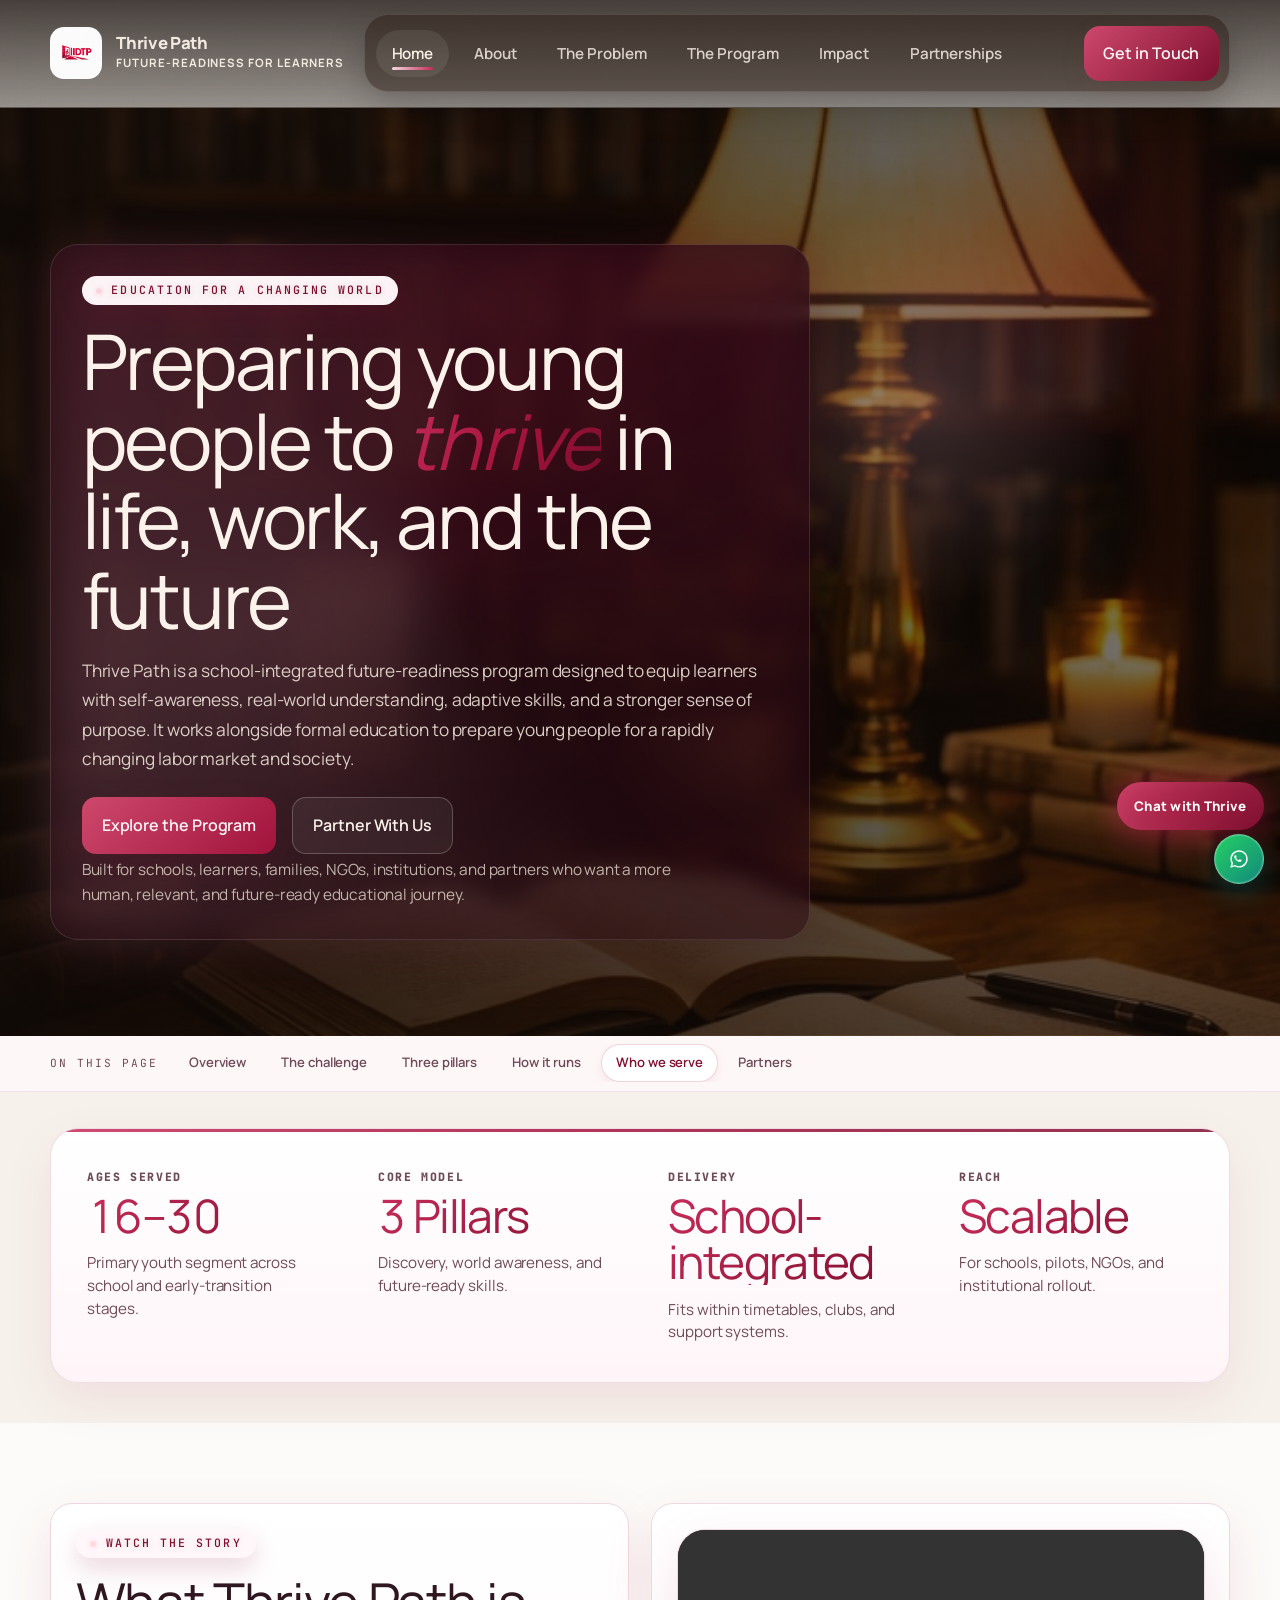
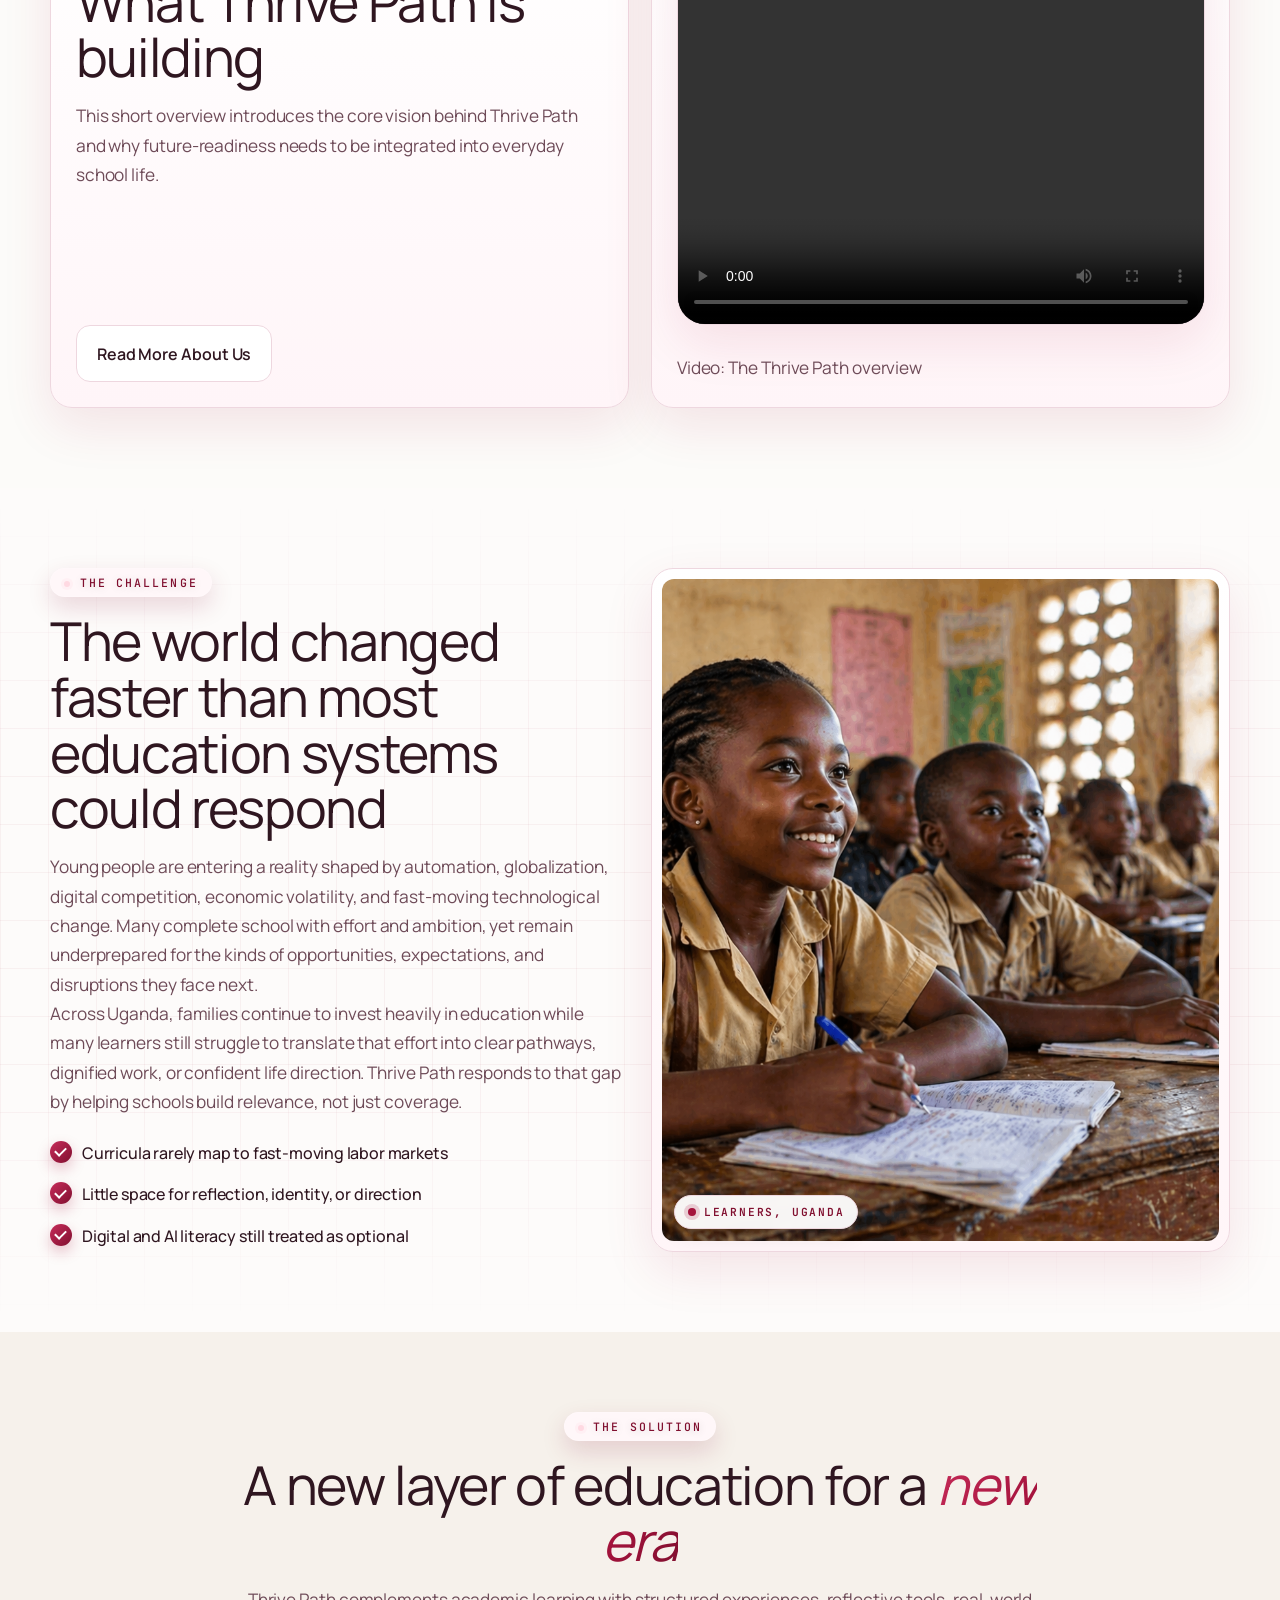
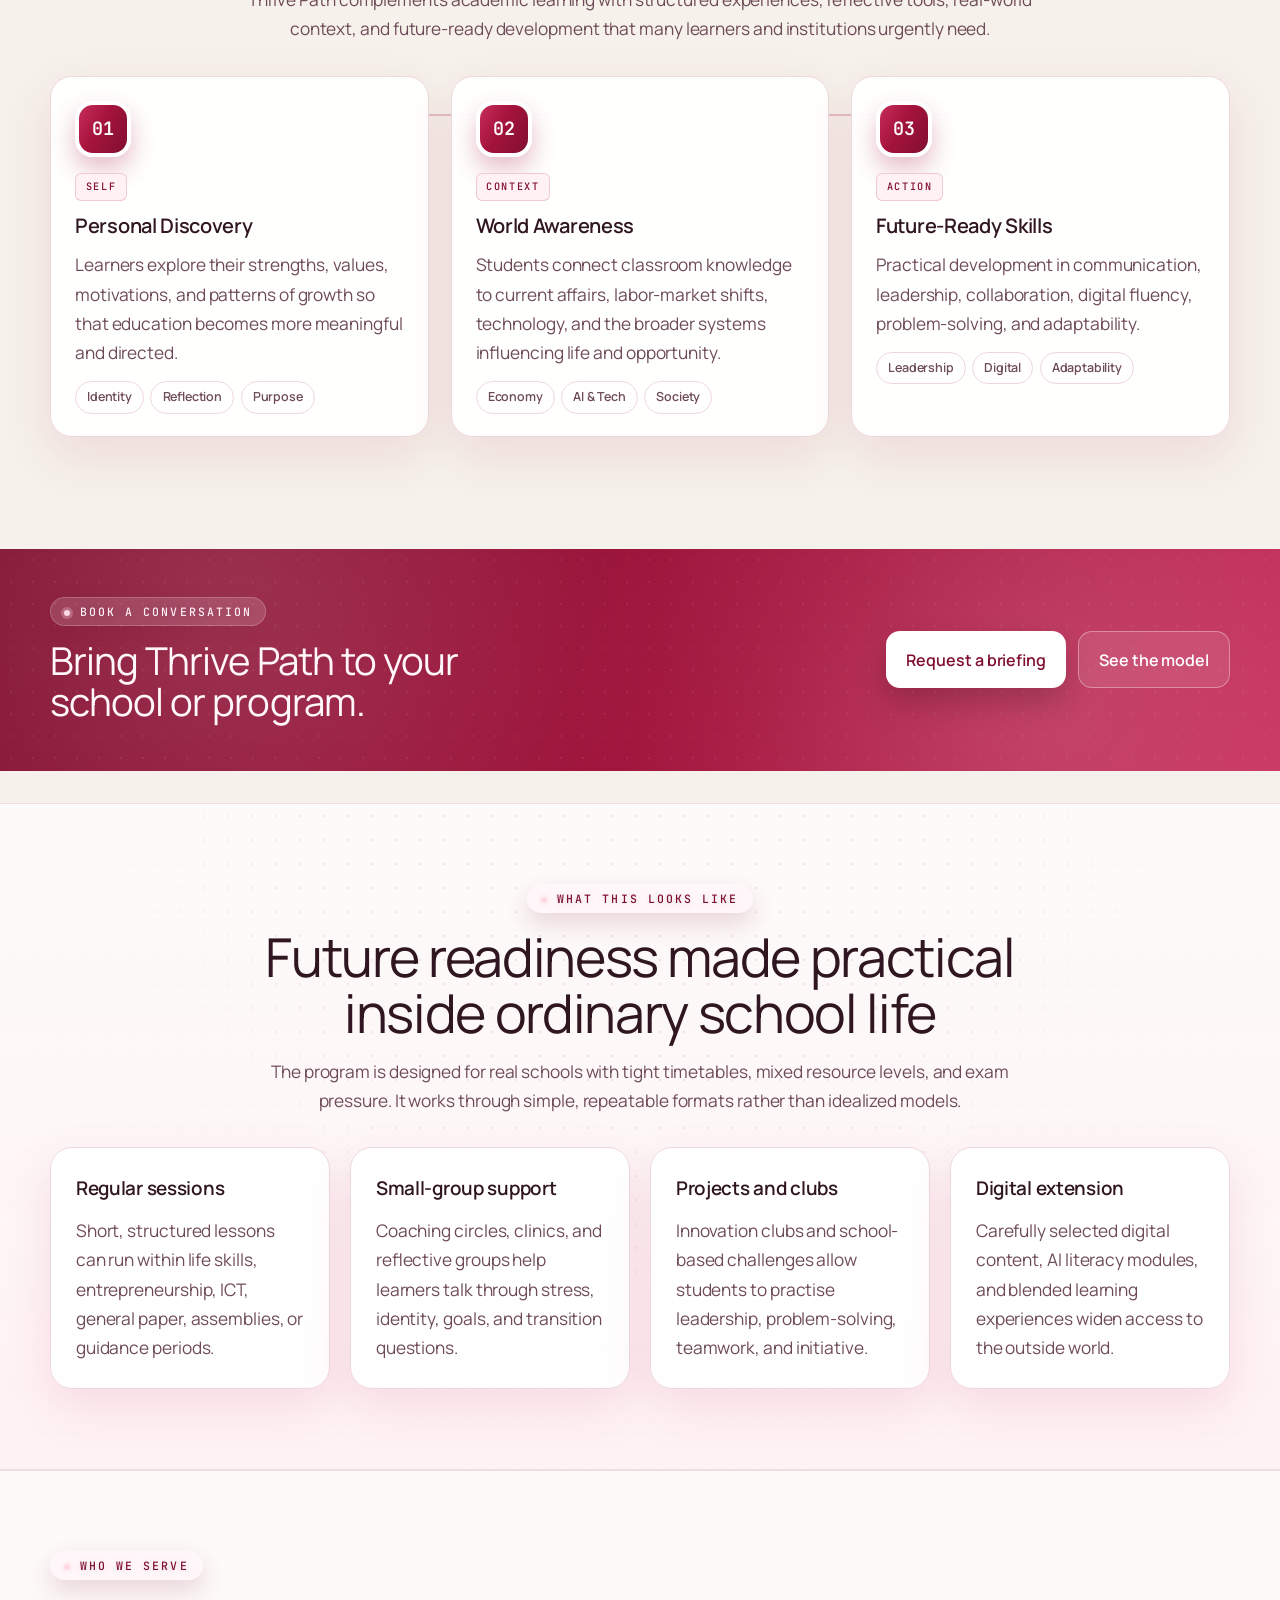
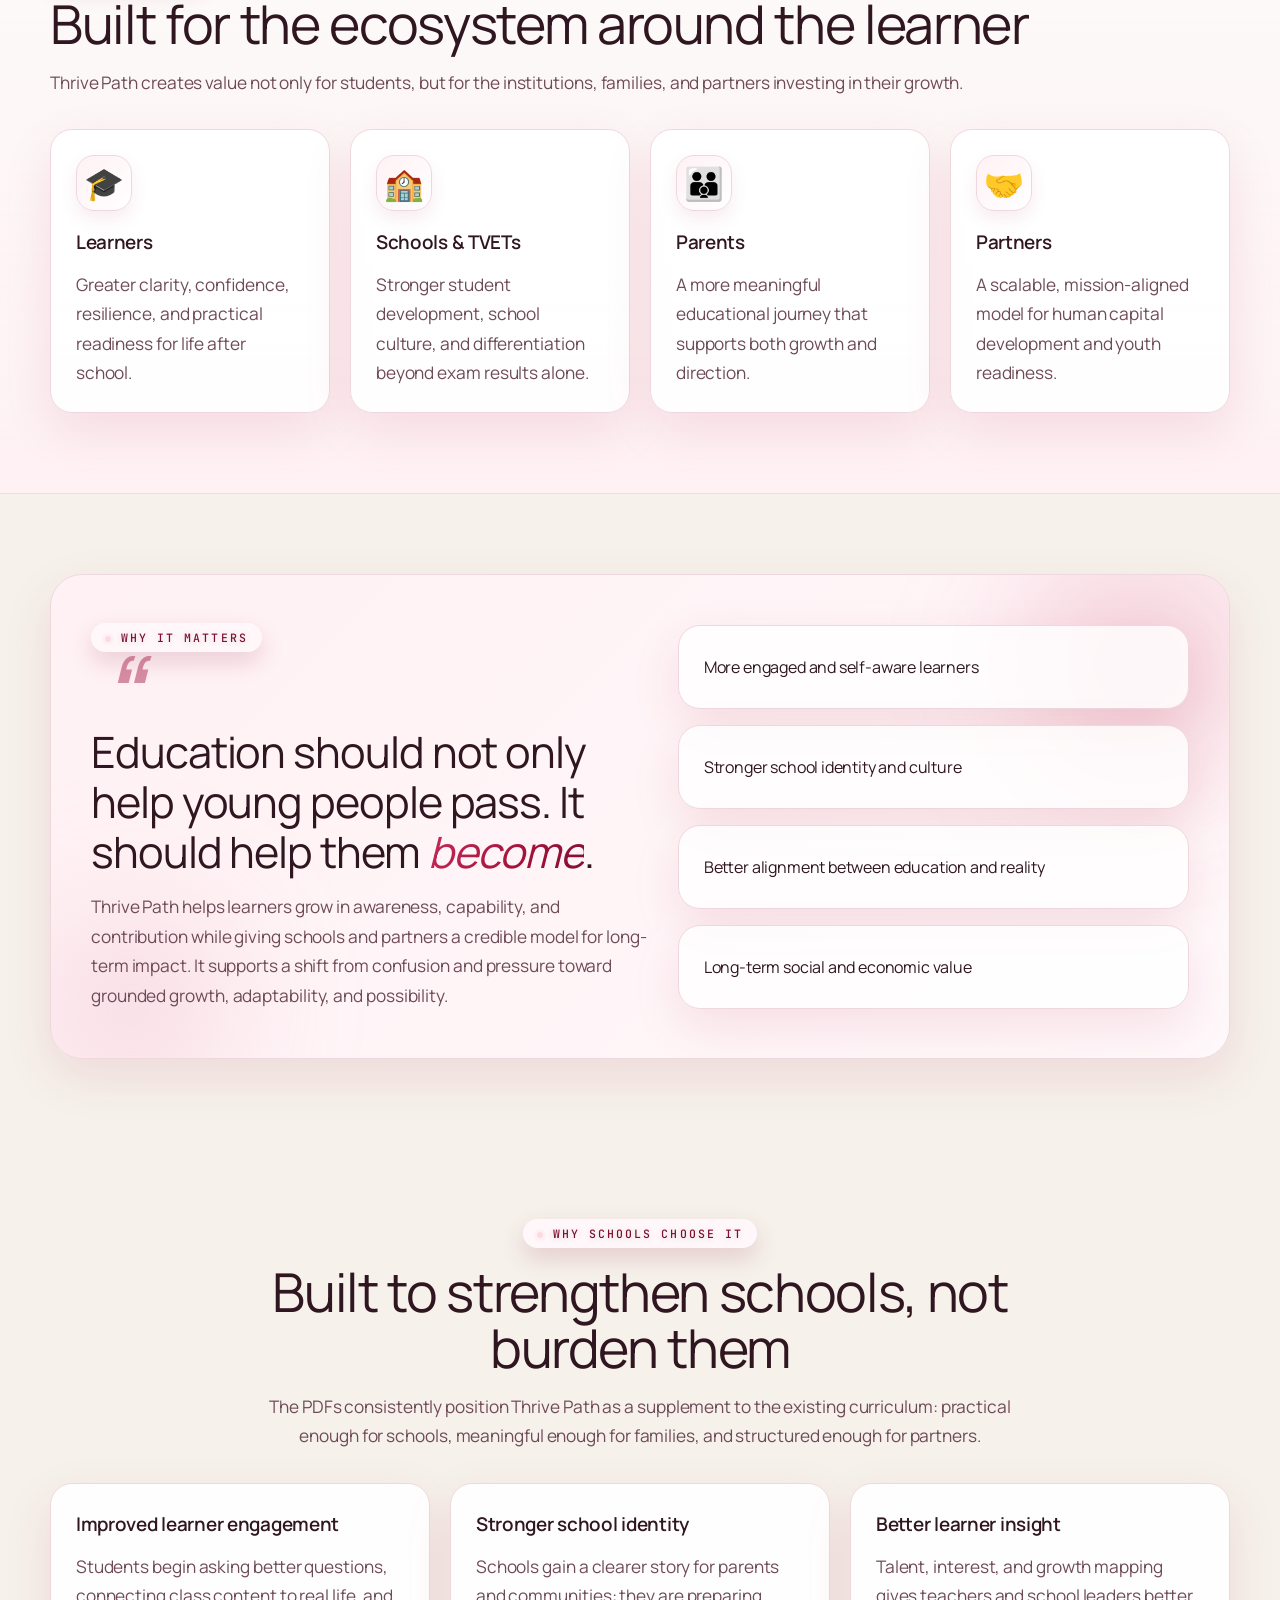
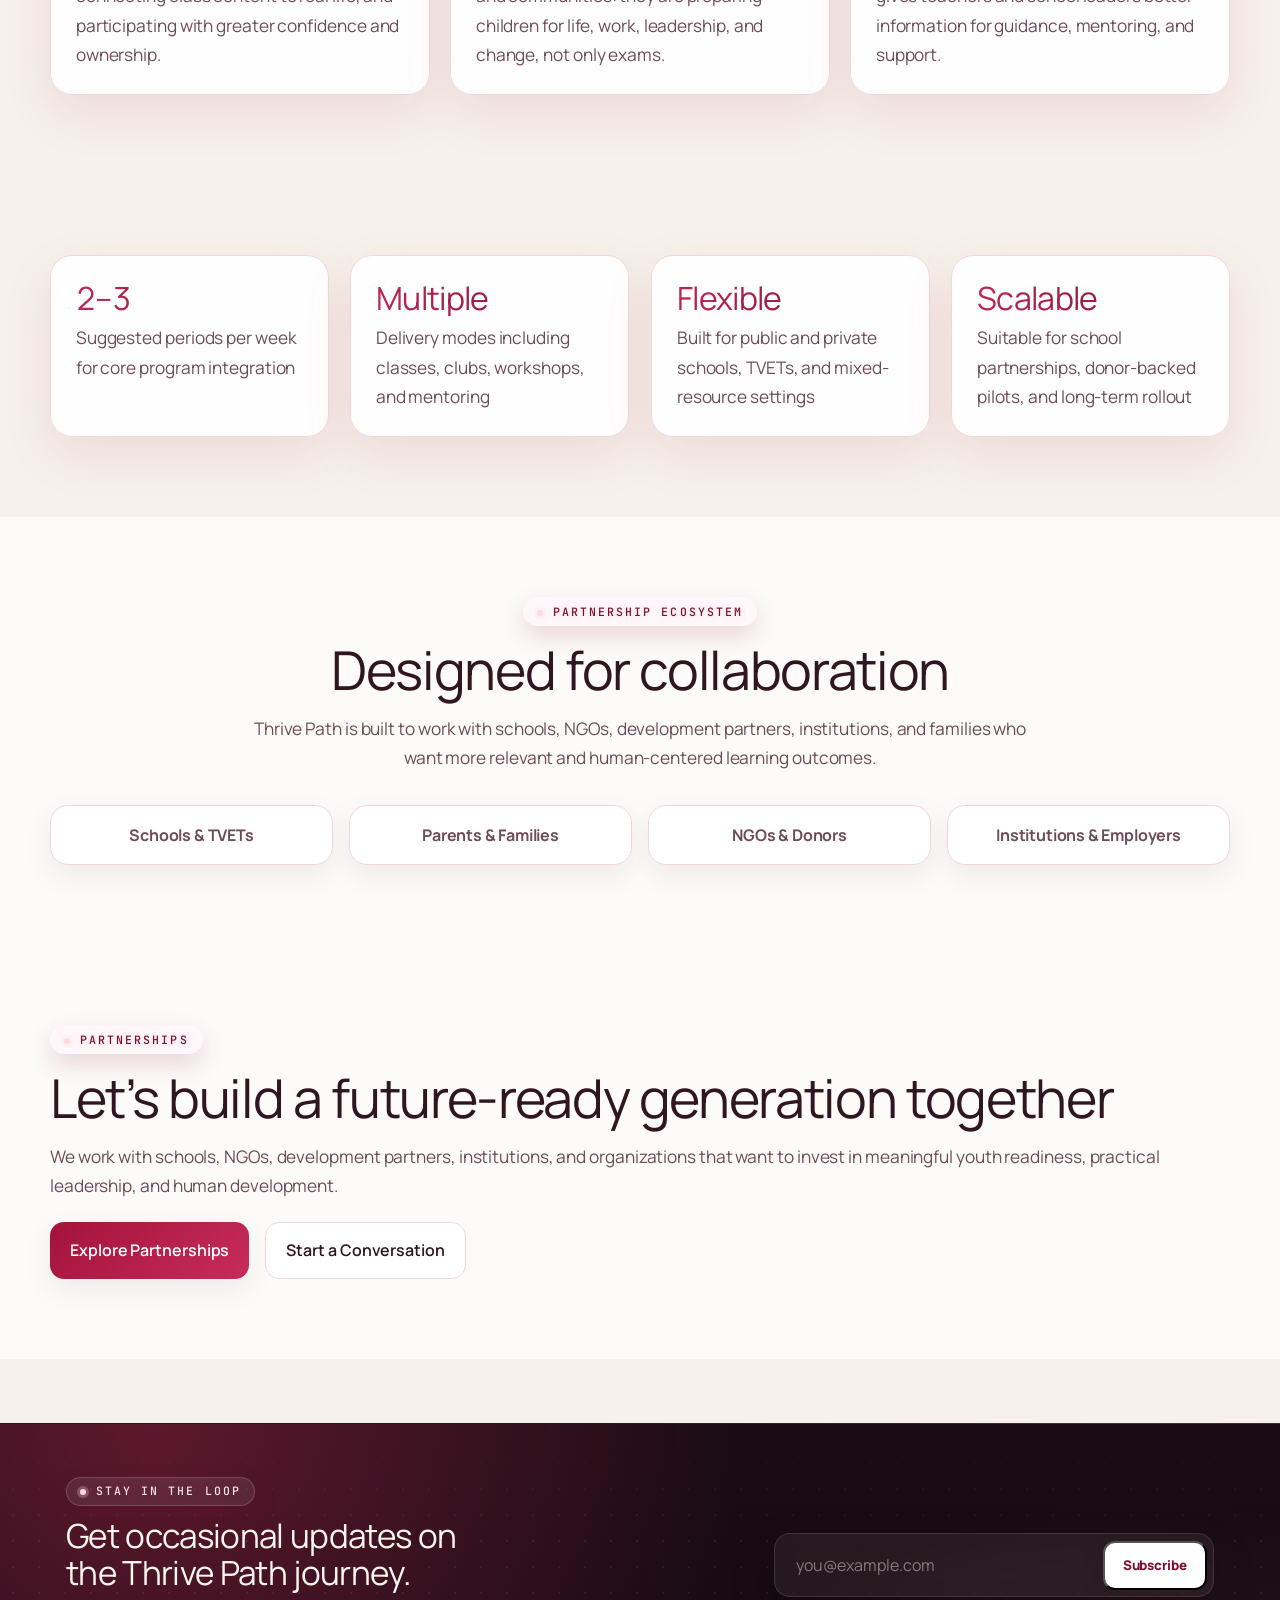
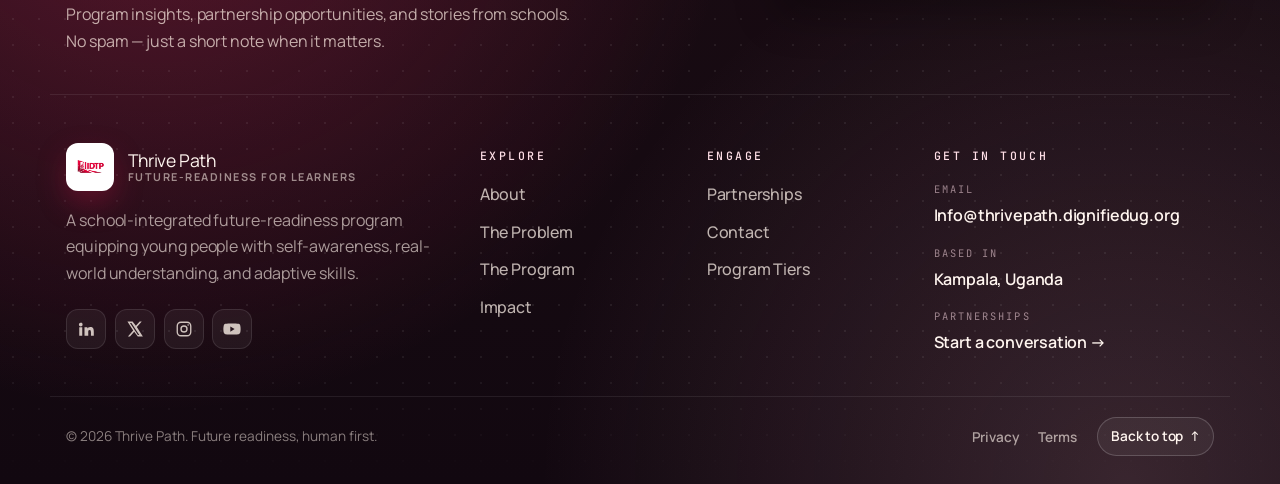
==== commit c8650c03: "linkedin" ====
--- a/index.html
+++ b/index.html
@@ -4,13 +4,13 @@
 <meta charset="UTF-8" />
 <meta name="viewport" content="width=device-width, initial-scale=1.0" />
 <title>Thrive Path | Home</title>
-<link rel="stylesheet" href="styles.css?v=20260426" />
+<link rel="stylesheet" href="styles.css?v=20260424" />
 </head>
 <body class="home-page">
 <nav class="navbar">
   <div class="nav-container">
     <a href="index.html" class="logo">
-      <span class="logo-mark logo-mark-image"><img class="logo-image" src="assets/IDPT.png" alt="Thrive Path logo" /></span>
+      <span class="logo-mark logo-mark-image"><img class="logo-image" src="assets/IDTP~.png" alt="Thrive Path logo" /></span>
       <span class="logo-lockup">
         <span class="logo-text">Thrive Path</span>
         <span class="logo-tag">Future-readiness for learners</span>
@@ -38,7 +38,7 @@
   <div class="container hero-grid">
     <div class="hero-copy">
       <p class="eyebrow">Education for a changing world</p>
-      <h1>Preparing young people to thrive in life, work, and the future</h1>
+      <h1>Preparing young people to <em>thrive</em> in life, work, and the future</h1>
       <p class="hero-text">Thrive Path is a school-integrated future-readiness program designed to equip learners with self-awareness, real-world understanding, adaptive skills, and a stronger sense of purpose. It works alongside formal education to prepare young people for a rapidly changing labor market and society.</p>
       <div class="hero-actions">
         <a href="program.html" class="btn btn-solid">Explore the Program</a>
@@ -134,7 +134,7 @@
   <div class="container">
     <div class="section-heading center">
       <p class="eyebrow">The solution</p>
-      <h2>A new layer of education for a new era</h2>
+      <h2>A new layer of education for a <em>new era</em></h2>
       <p>Thrive Path complements academic learning with structured experiences, reflective tools, real-world context, and future-ready development that many learners and institutions urgently need.</p>
     </div>
     <ol class="journey-grid">
@@ -219,7 +219,7 @@
     <div>
       <p class="eyebrow">Why it matters</p>
       <span class="quote-mark" aria-hidden="true">&ldquo;</span>
-      <h2>Education should not only help young people pass. It should help them become.</h2>
+      <h2>Education should not only help young people pass. It should help them <em>become</em>.</h2>
       <p>Thrive Path helps learners grow in awareness, capability, and contribution while giving schools and partners a credible model for long-term impact. It supports a shift from confusion and pressure toward grounded growth, adaptability, and possibility.</p>
     </div>
     <div class="highlight-list">
@@ -306,7 +306,7 @@
   <div class="container footer-grid">
     <div class="footer-brand-col">
       <div class="footer-brand">
-        <span class="logo-mark logo-mark-image"><img class="logo-image" src="assets/IDPT.png" alt="Thrive Path logo" /></span>
+        <span class="logo-mark logo-mark-image"><img class="logo-image" src="assets/IDTP~.png" alt="Thrive Path logo" /></span>
         <span class="footer-brand-text">
           <span class="logo-text">Thrive Path</span>
           <span class="logo-tag">Future-readiness for learners</span>
@@ -314,7 +314,7 @@
       </div>
       <p class="footer-text">A school-integrated future-readiness program equipping young people with self-awareness, real-world understanding, and adaptive skills.</p>
       <ul class="footer-social" aria-label="Social links">
-        <li><a href="#" aria-label="LinkedIn" title="LinkedIn"><svg viewBox="0 0 24 24" width="18" height="18" fill="currentColor" aria-hidden="true"><path d="M4.98 3.5A2.5 2.5 0 1 1 5 8.5a2.5 2.5 0 0 1-.02-5zM3 9.75h4V21H3zM10 9.75h3.8v1.55h.05c.53-.95 1.83-1.95 3.77-1.95 4.03 0 4.78 2.55 4.78 5.87V21H18.6v-4.9c0-1.17-.02-2.68-1.67-2.68-1.67 0-1.93 1.27-1.93 2.59V21H10z"/></svg></a></li>
+        <li><a href="https://www.linkedin.com/in/thrive-path-9a2949405/?lipi=urn%3Ali%3Apage%3Ad_flagship3_profile_view_base_contact_details%3BMNckpk%2BXTSGhBVVOzvlmeg%3D%3D" aria-label="LinkedIn" title="LinkedIn" target="_blank" rel="noopener noreferrer"><svg viewBox="0 0 24 24" width="18" height="18" fill="currentColor" aria-hidden="true"><path d="M4.98 3.5A2.5 2.5 0 1 1 5 8.5a2.5 2.5 0 0 1-.02-5zM3 9.75h4V21H3zM10 9.75h3.8v1.55h.05c.53-.95 1.83-1.95 3.77-1.95 4.03 0 4.78 2.55 4.78 5.87V21H18.6v-4.9c0-1.17-.02-2.68-1.67-2.68-1.67 0-1.93 1.27-1.93 2.59V21H10z"/></svg></a></li>
         <li><a href="#" aria-label="X" title="X"><svg viewBox="0 0 24 24" width="18" height="18" fill="currentColor" aria-hidden="true"><path d="M18.244 2H21l-6.52 7.45L22.5 22h-6.77l-4.79-6.24L5.3 22H2.54l6.99-7.98L1.9 2h6.91l4.33 5.73L18.244 2zm-2.37 18h1.86L7.24 4H5.28l10.595 16z"/></svg></a></li>
         <li><a href="#" aria-label="Instagram" title="Instagram"><svg viewBox="0 0 24 24" width="18" height="18" fill="none" stroke="currentColor" stroke-width="1.8" aria-hidden="true"><rect x="3" y="3" width="18" height="18" rx="5"/><circle cx="12" cy="12" r="4"/><circle cx="17.5" cy="6.5" r="1" fill="currentColor" stroke="none"/></svg></a></li>
         <li><a href="#" aria-label="YouTube" title="YouTube"><svg viewBox="0 0 24 24" width="18" height="18" fill="currentColor" aria-hidden="true"><path d="M23 7.2a3 3 0 0 0-2.1-2.1C19.1 4.6 12 4.6 12 4.6s-7.1 0-8.9.5A3 3 0 0 0 1 7.2C.5 9 .5 12 .5 12s0 3 .5 4.8a3 3 0 0 0 2.1 2.1c1.8.5 8.9.5 8.9.5s7.1 0 8.9-.5a3 3 0 0 0 2.1-2.1c.5-1.8.5-4.8.5-4.8s0-3-.5-4.8zM9.75 15.5v-7L15.5 12z"/></svg></a></li>
@@ -368,6 +368,6 @@
     </ul>
   </div>
 </footer>
-<script src="script.js?v=20260427"></script>
+<script src="script.js"></script>
 </body>
 </html>
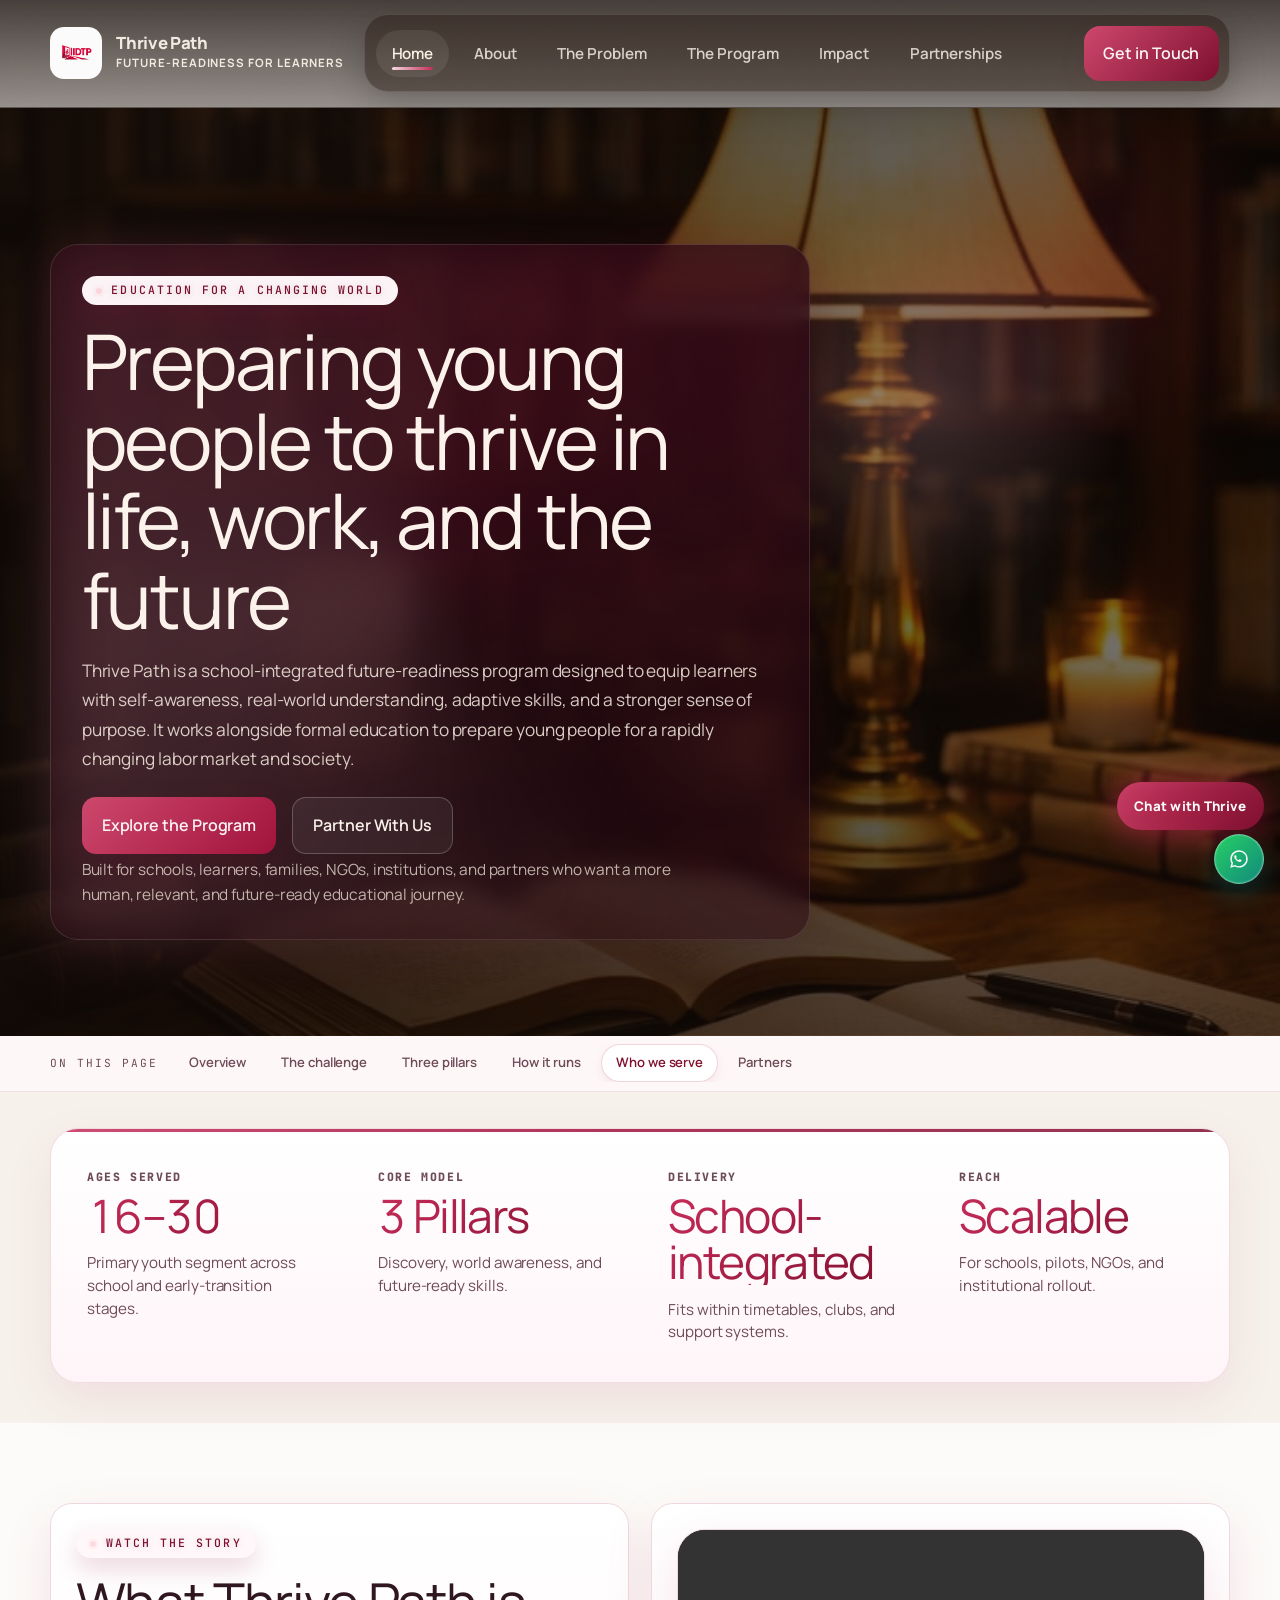
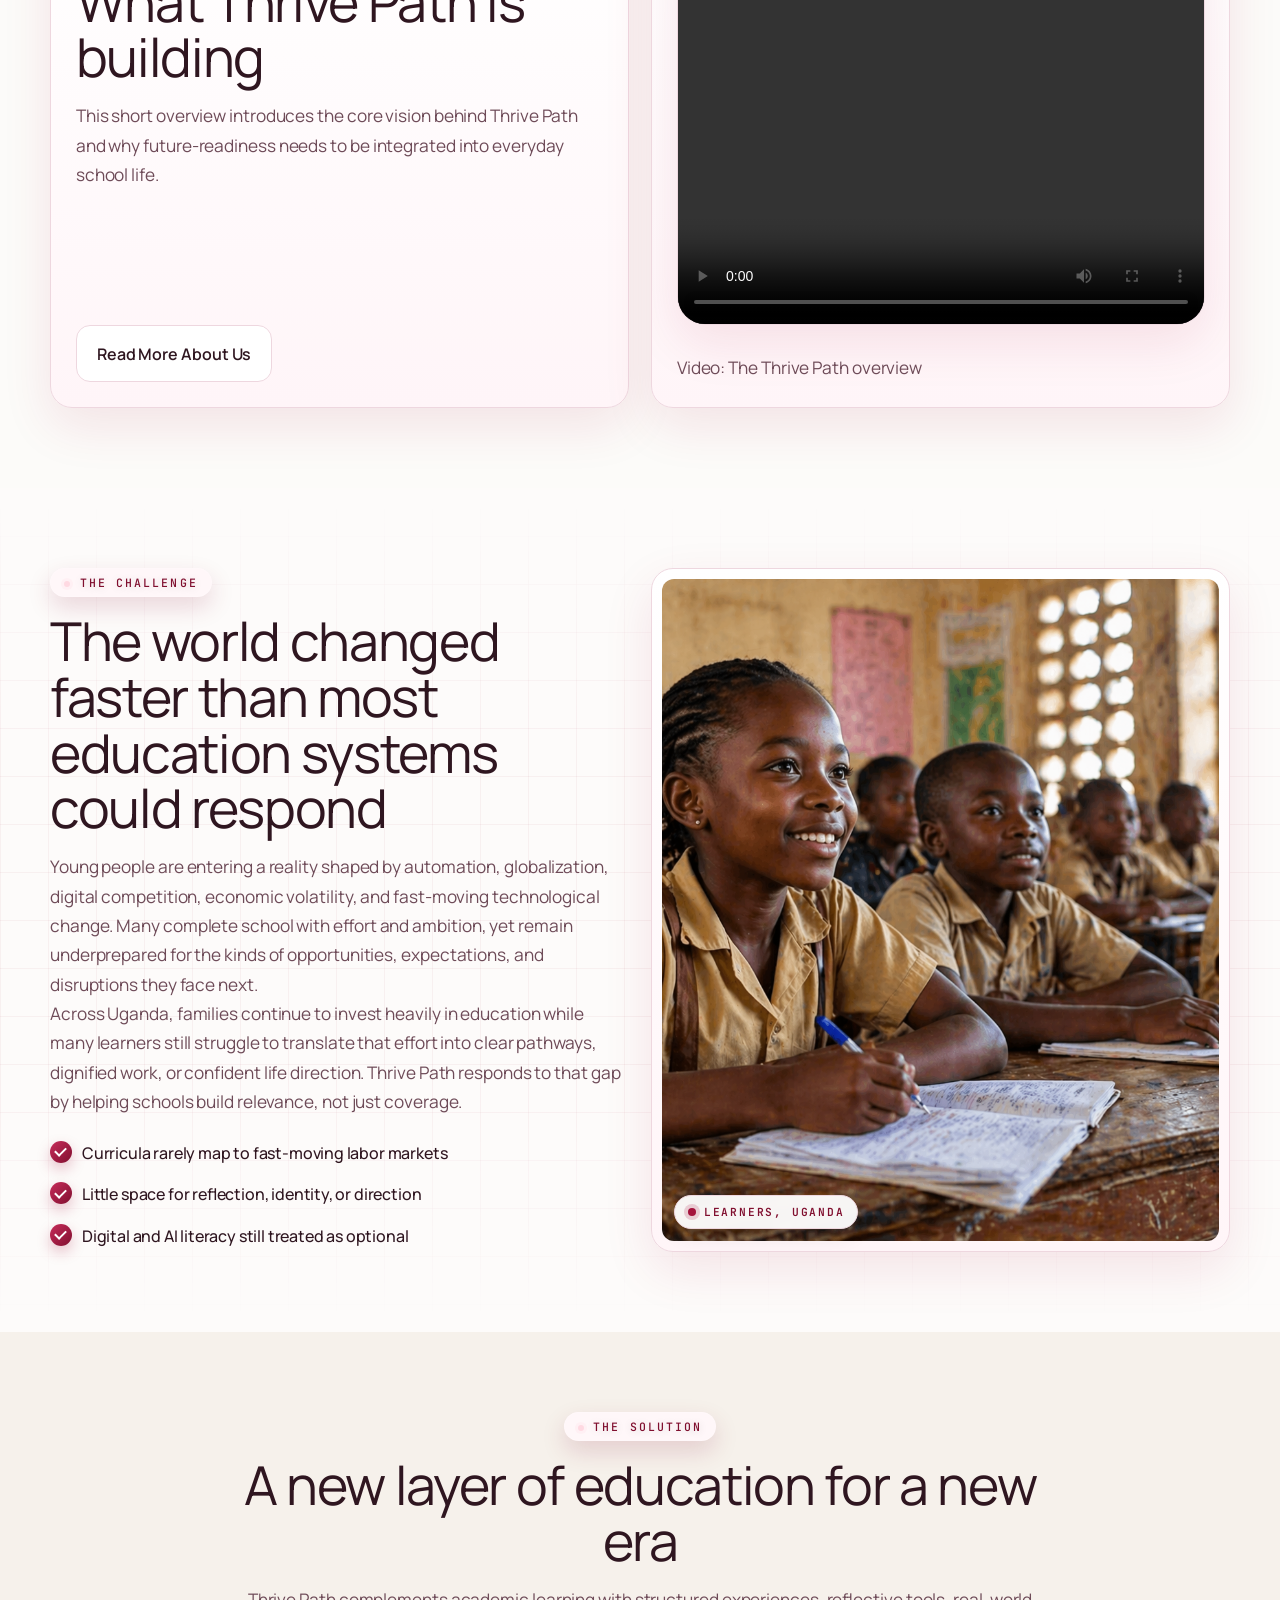
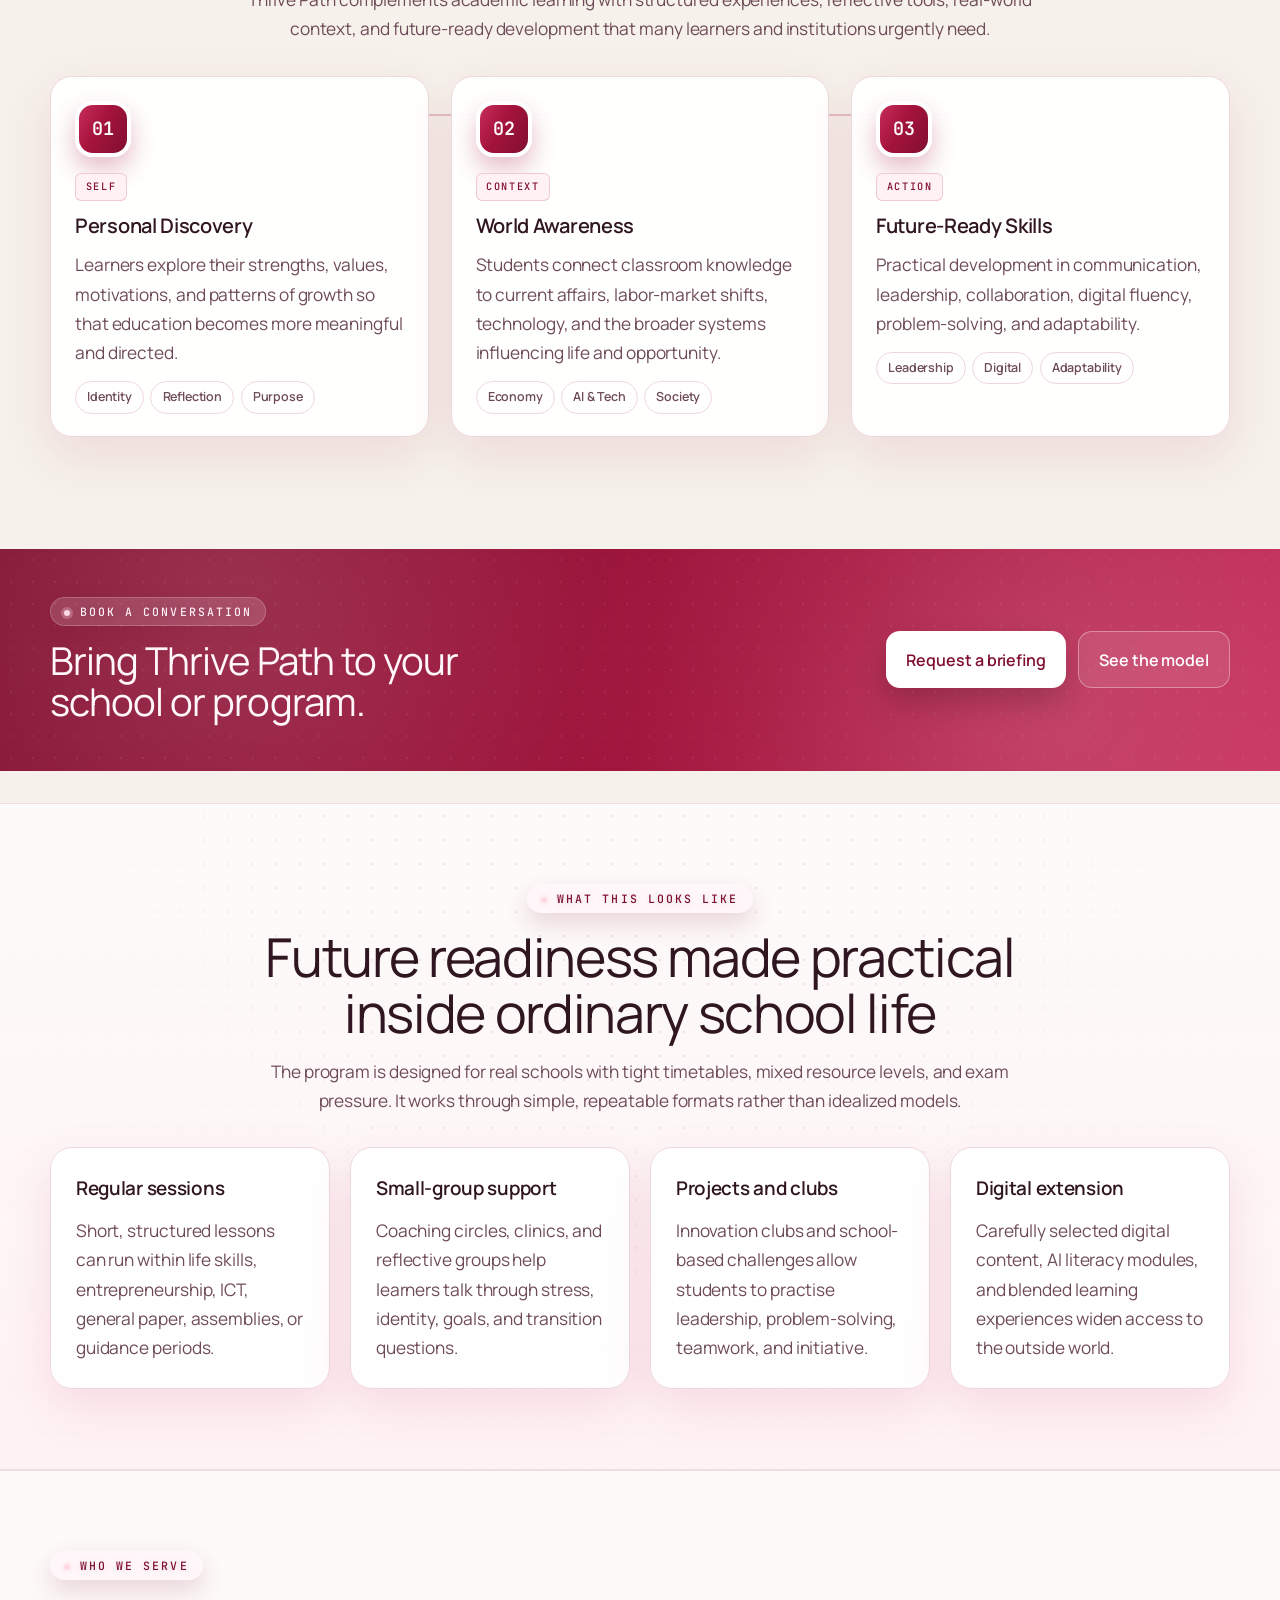
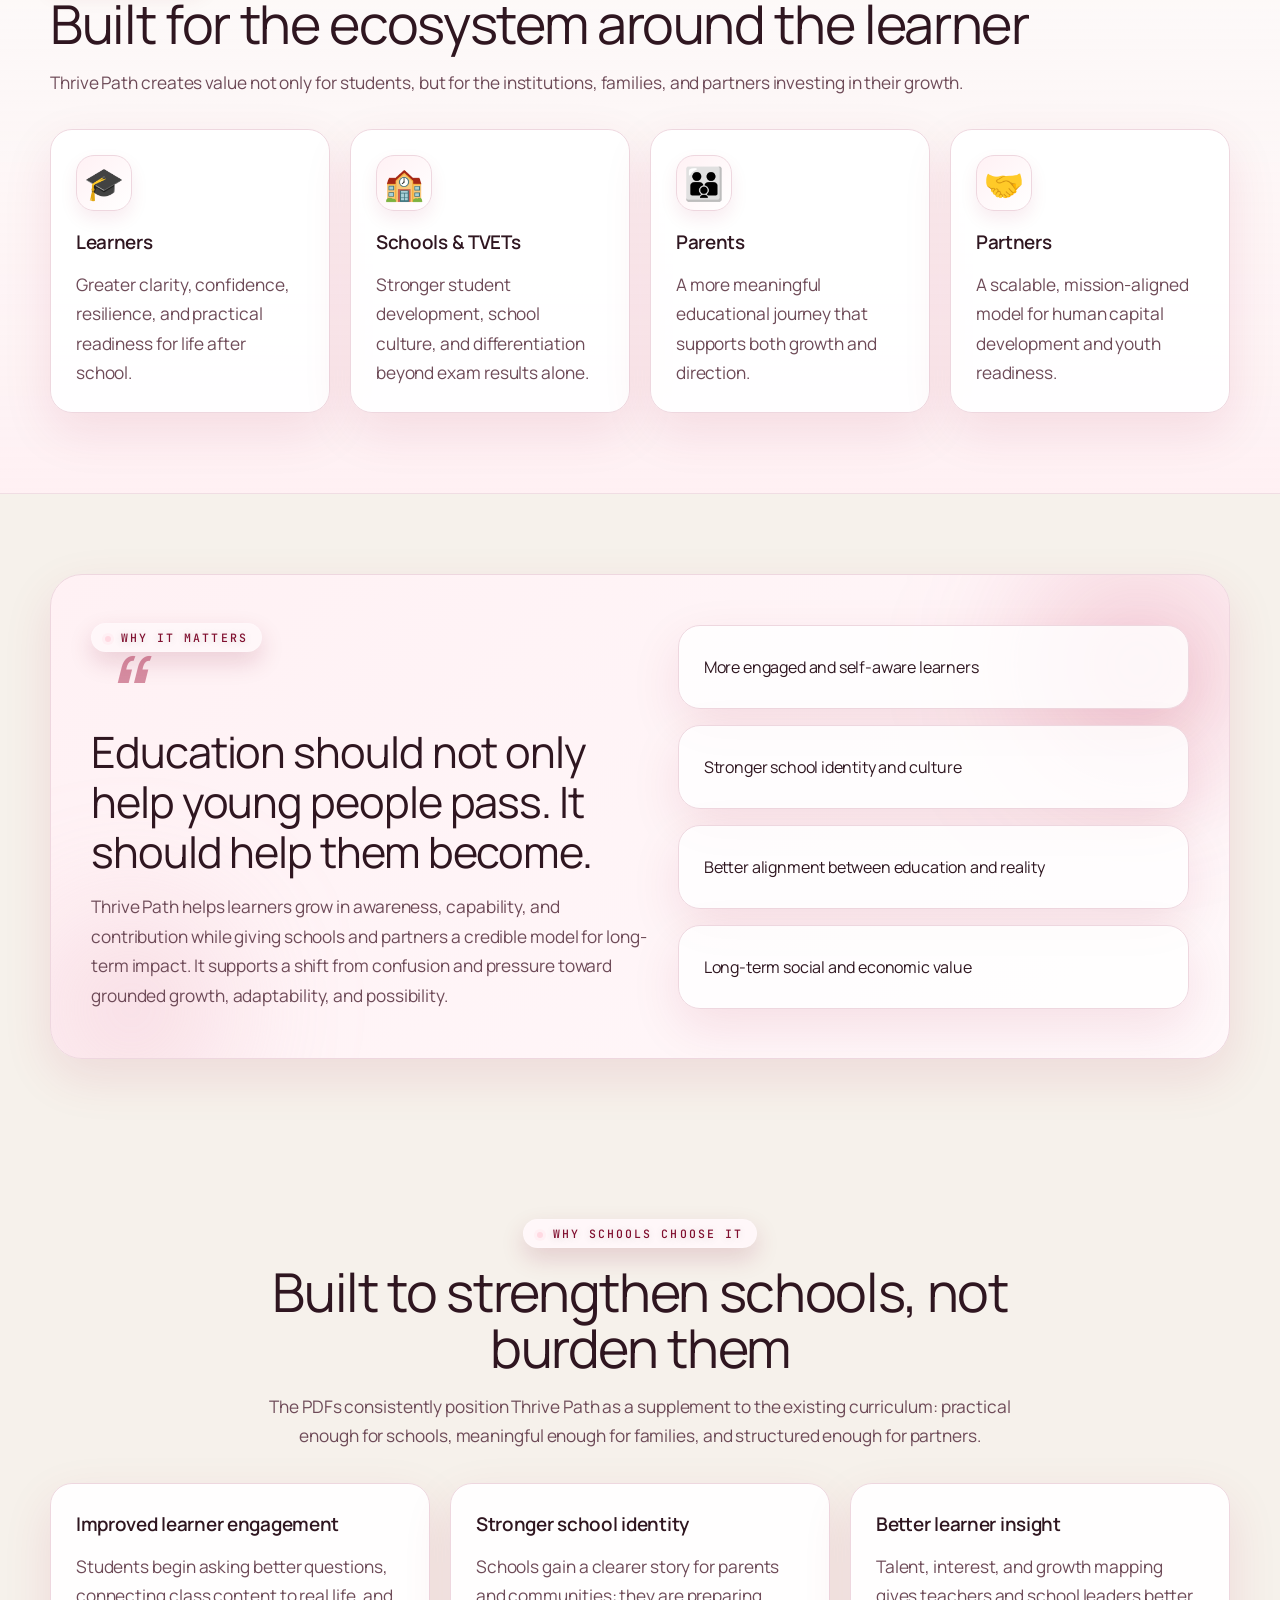
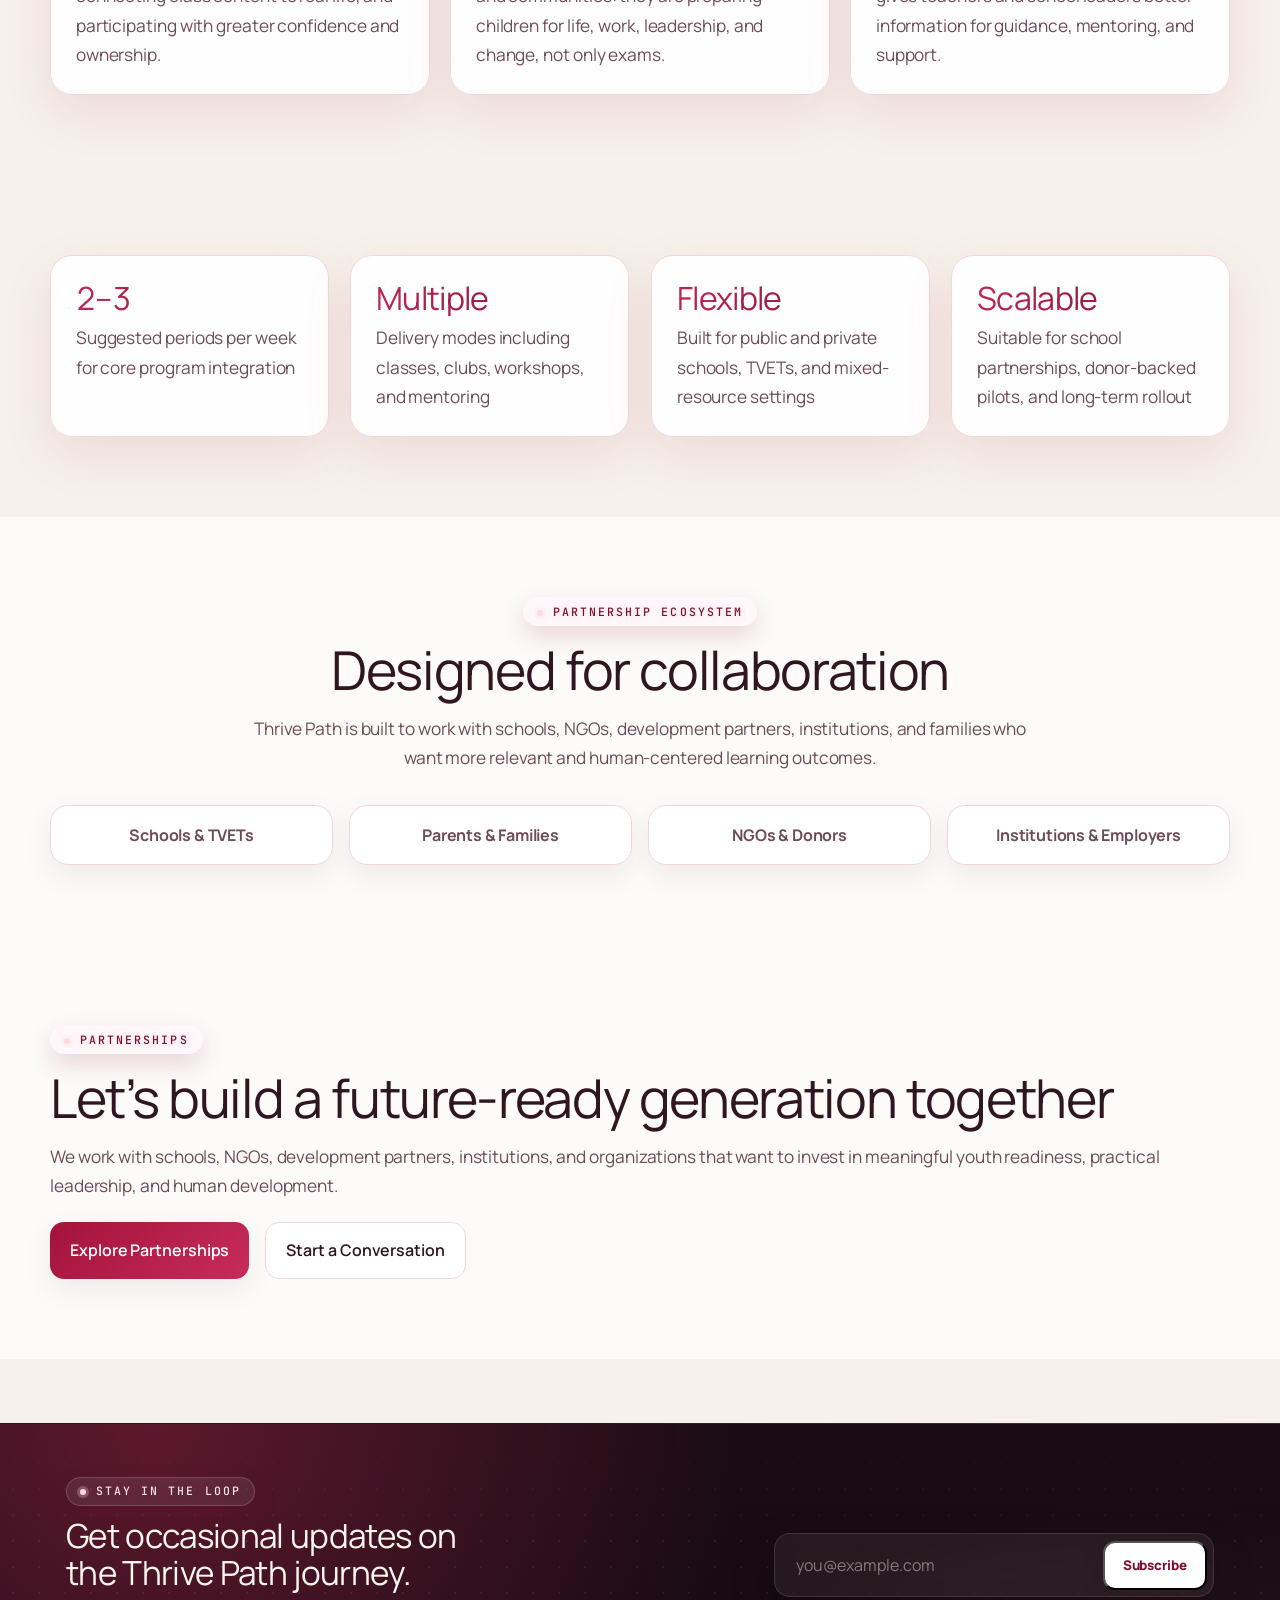
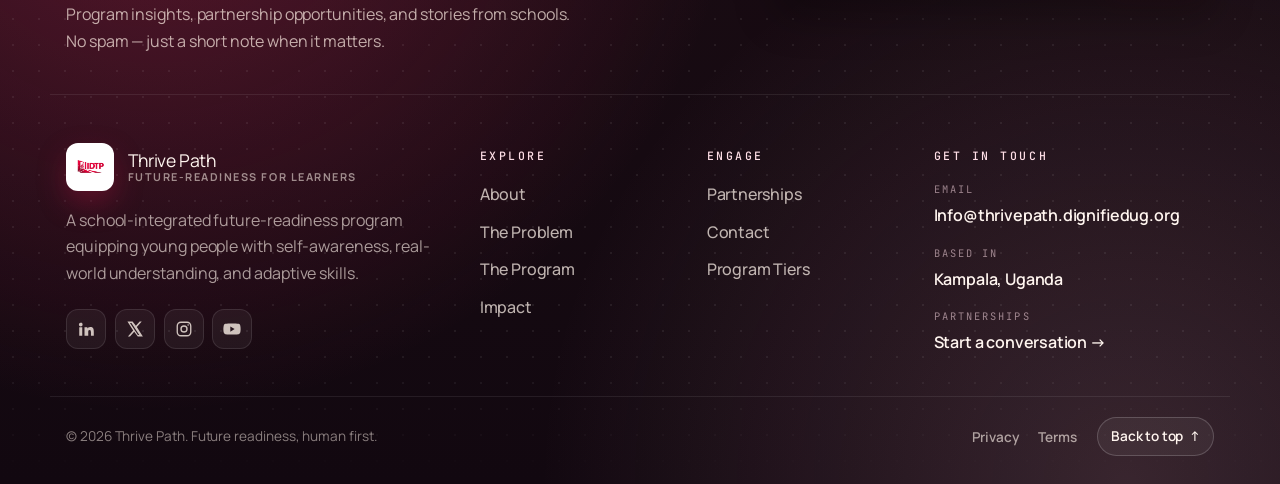
==== commit 02b828c8: "Merge branch 'main' of https://github.com/Mukisa555/thrive-site-modern-light-plus" ====
--- a/index.html
+++ b/index.html
@@ -4,13 +4,13 @@
 <meta charset="UTF-8" />
 <meta name="viewport" content="width=device-width, initial-scale=1.0" />
 <title>Thrive Path | Home</title>
-<link rel="stylesheet" href="styles.css?v=20260424" />
+<link rel="stylesheet" href="styles.css?v=20260426" />
 </head>
 <body class="home-page">
 <nav class="navbar">
   <div class="nav-container">
     <a href="index.html" class="logo">
-      <span class="logo-mark logo-mark-image"><img class="logo-image" src="assets/IDTP~.png" alt="Thrive Path logo" /></span>
+      <span class="logo-mark logo-mark-image"><img class="logo-image" src="assets/IDPT.png" alt="Thrive Path logo" /></span>
       <span class="logo-lockup">
         <span class="logo-text">Thrive Path</span>
         <span class="logo-tag">Future-readiness for learners</span>
@@ -38,7 +38,7 @@
   <div class="container hero-grid">
     <div class="hero-copy">
       <p class="eyebrow">Education for a changing world</p>
-      <h1>Preparing young people to <em>thrive</em> in life, work, and the future</h1>
+      <h1>Preparing young people to thrive in life, work, and the future</h1>
       <p class="hero-text">Thrive Path is a school-integrated future-readiness program designed to equip learners with self-awareness, real-world understanding, adaptive skills, and a stronger sense of purpose. It works alongside formal education to prepare young people for a rapidly changing labor market and society.</p>
       <div class="hero-actions">
         <a href="program.html" class="btn btn-solid">Explore the Program</a>
@@ -134,7 +134,7 @@
   <div class="container">
     <div class="section-heading center">
       <p class="eyebrow">The solution</p>
-      <h2>A new layer of education for a <em>new era</em></h2>
+      <h2>A new layer of education for a new era</h2>
       <p>Thrive Path complements academic learning with structured experiences, reflective tools, real-world context, and future-ready development that many learners and institutions urgently need.</p>
     </div>
     <ol class="journey-grid">
@@ -219,7 +219,7 @@
     <div>
       <p class="eyebrow">Why it matters</p>
       <span class="quote-mark" aria-hidden="true">&ldquo;</span>
-      <h2>Education should not only help young people pass. It should help them <em>become</em>.</h2>
+      <h2>Education should not only help young people pass. It should help them become.</h2>
       <p>Thrive Path helps learners grow in awareness, capability, and contribution while giving schools and partners a credible model for long-term impact. It supports a shift from confusion and pressure toward grounded growth, adaptability, and possibility.</p>
     </div>
     <div class="highlight-list">
@@ -306,7 +306,7 @@
   <div class="container footer-grid">
     <div class="footer-brand-col">
       <div class="footer-brand">
-        <span class="logo-mark logo-mark-image"><img class="logo-image" src="assets/IDTP~.png" alt="Thrive Path logo" /></span>
+        <span class="logo-mark logo-mark-image"><img class="logo-image" src="assets/IDPT.png" alt="Thrive Path logo" /></span>
         <span class="footer-brand-text">
           <span class="logo-text">Thrive Path</span>
           <span class="logo-tag">Future-readiness for learners</span>
@@ -368,6 +368,6 @@
     </ul>
   </div>
 </footer>
-<script src="script.js"></script>
+<script src="script.js?v=20260427"></script>
 </body>
 </html>
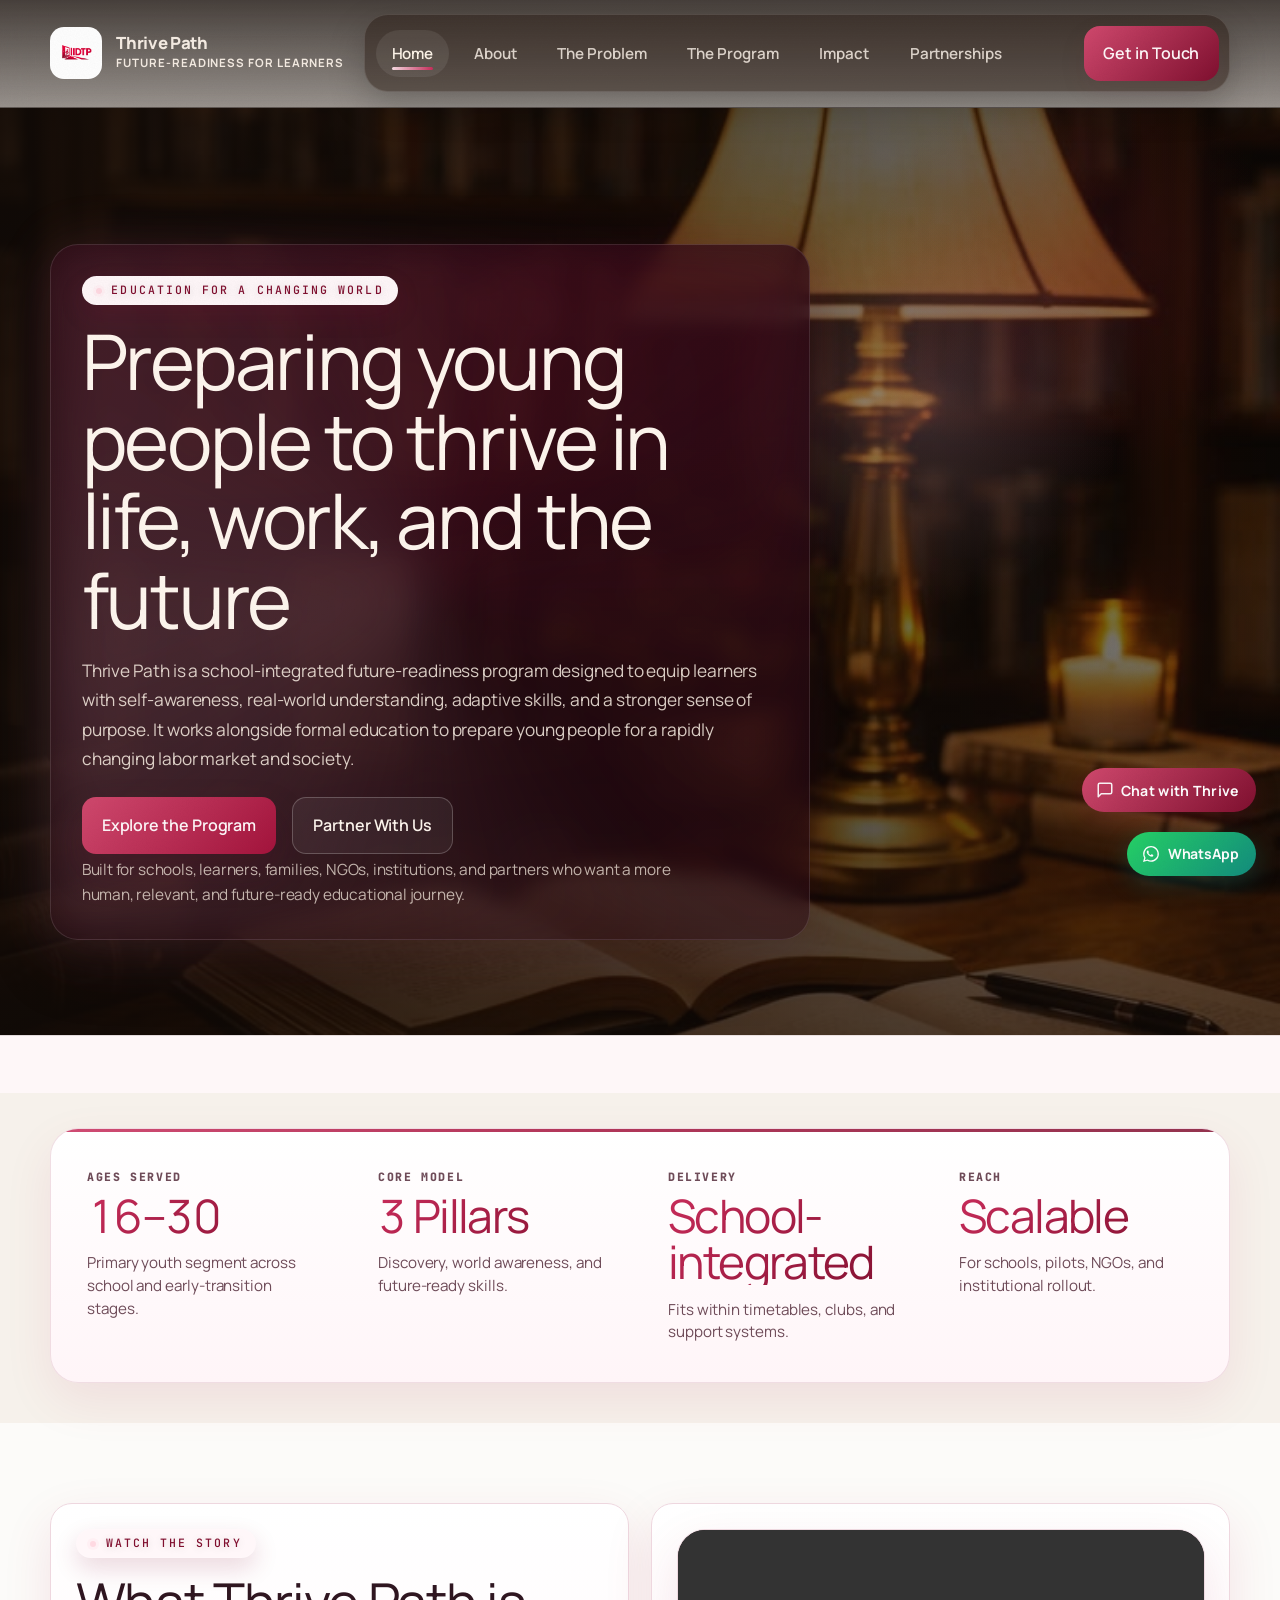
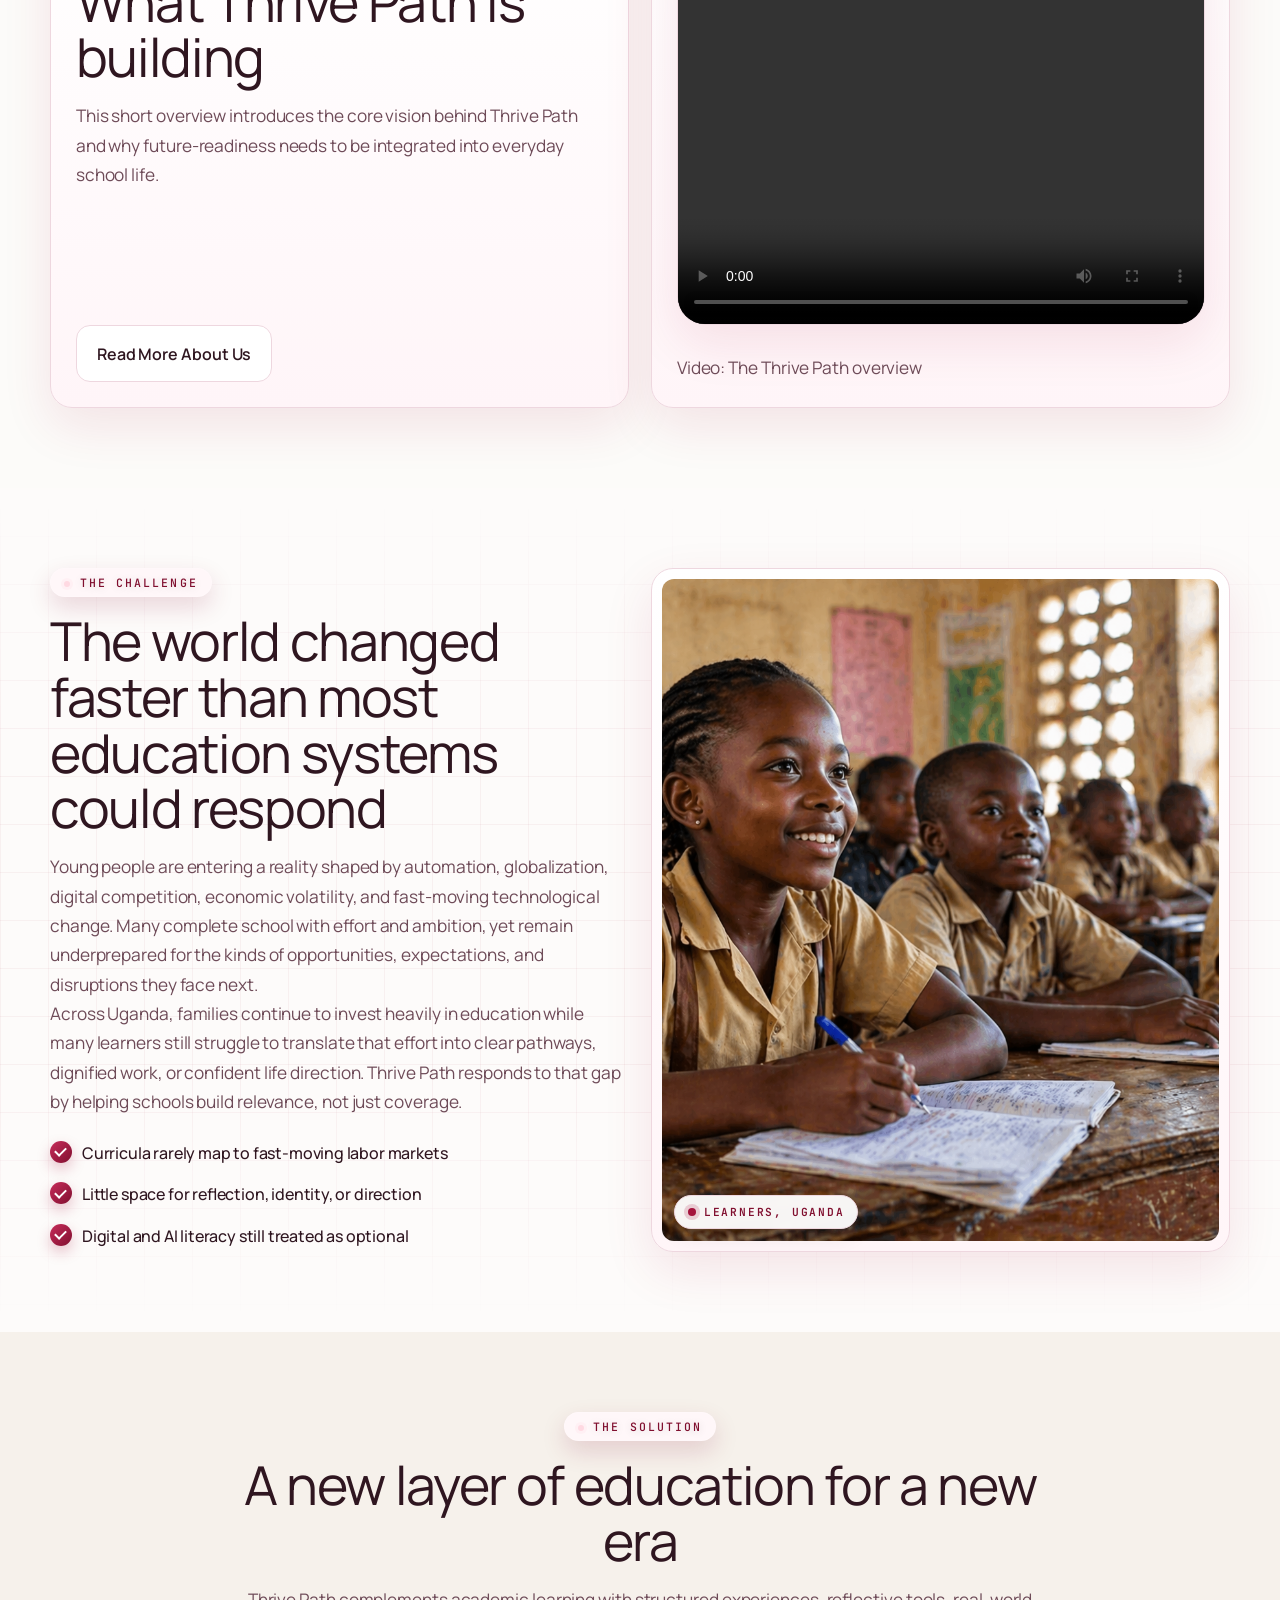
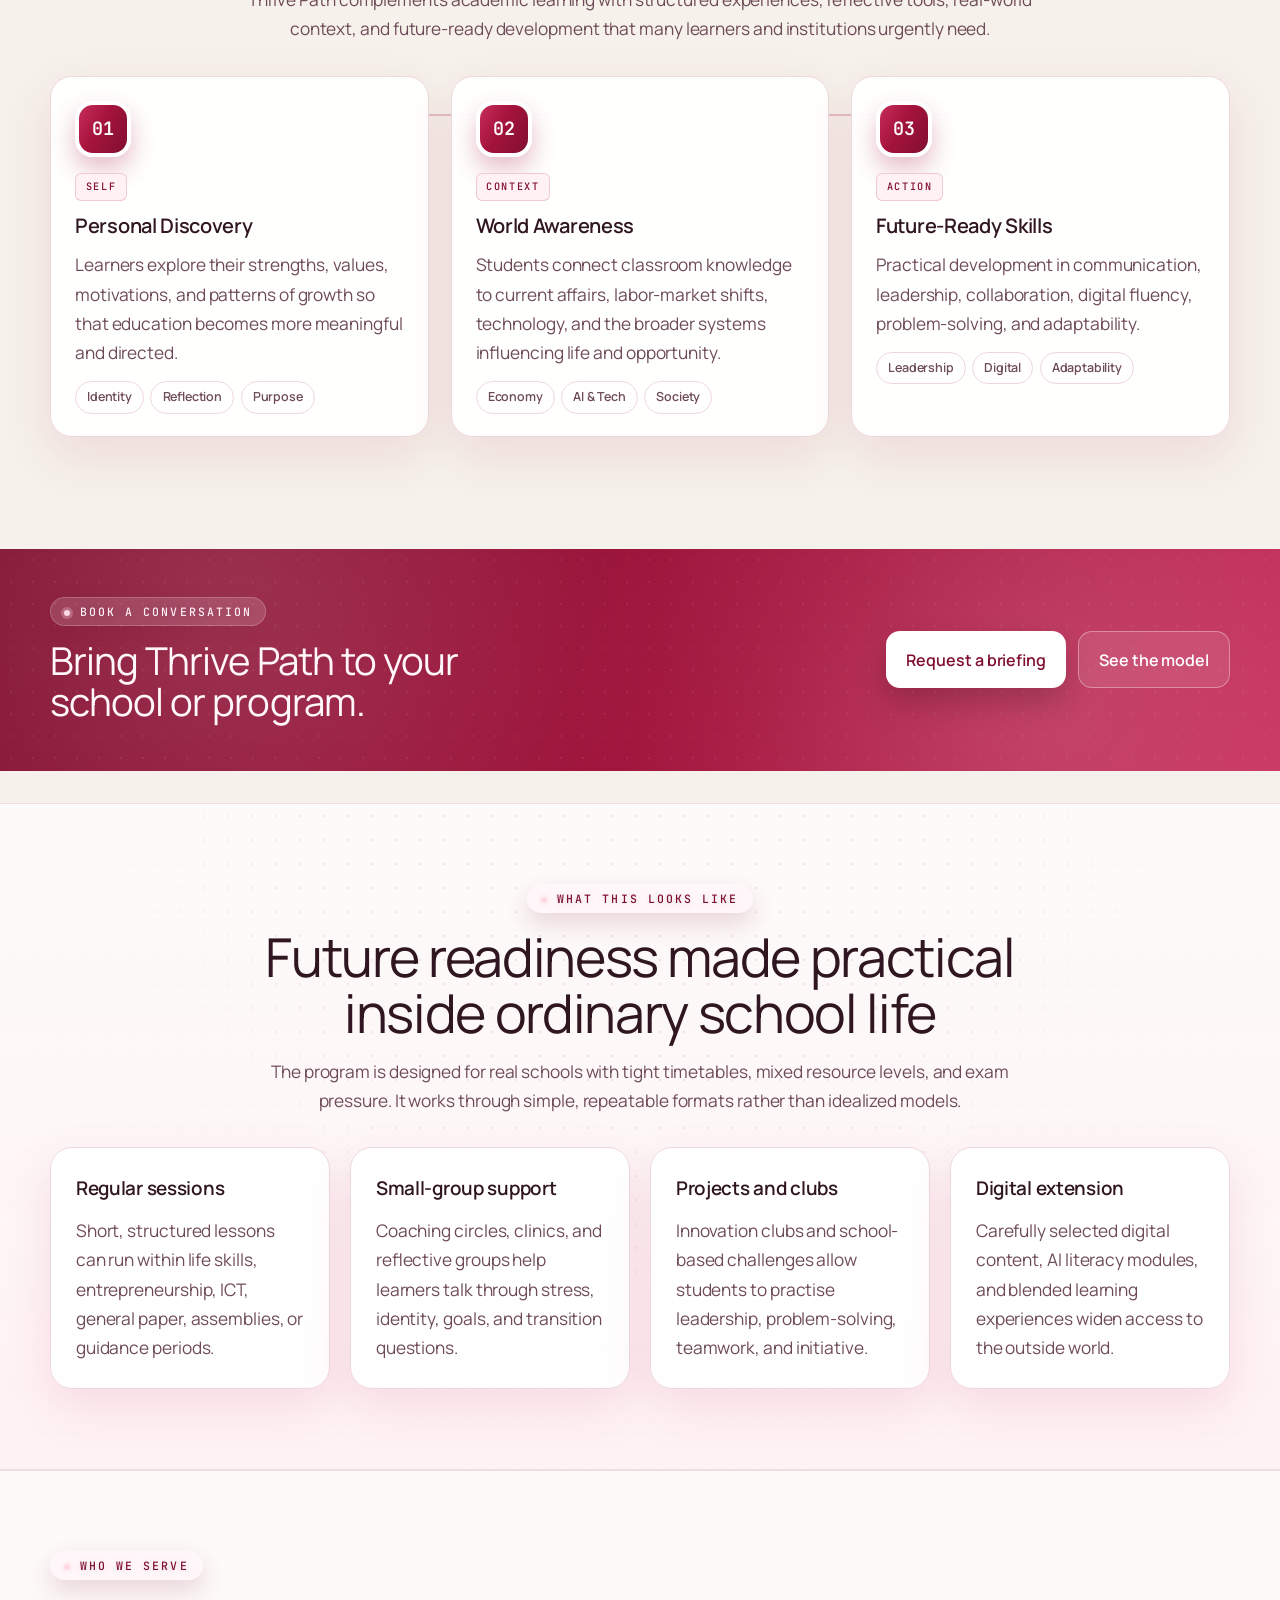
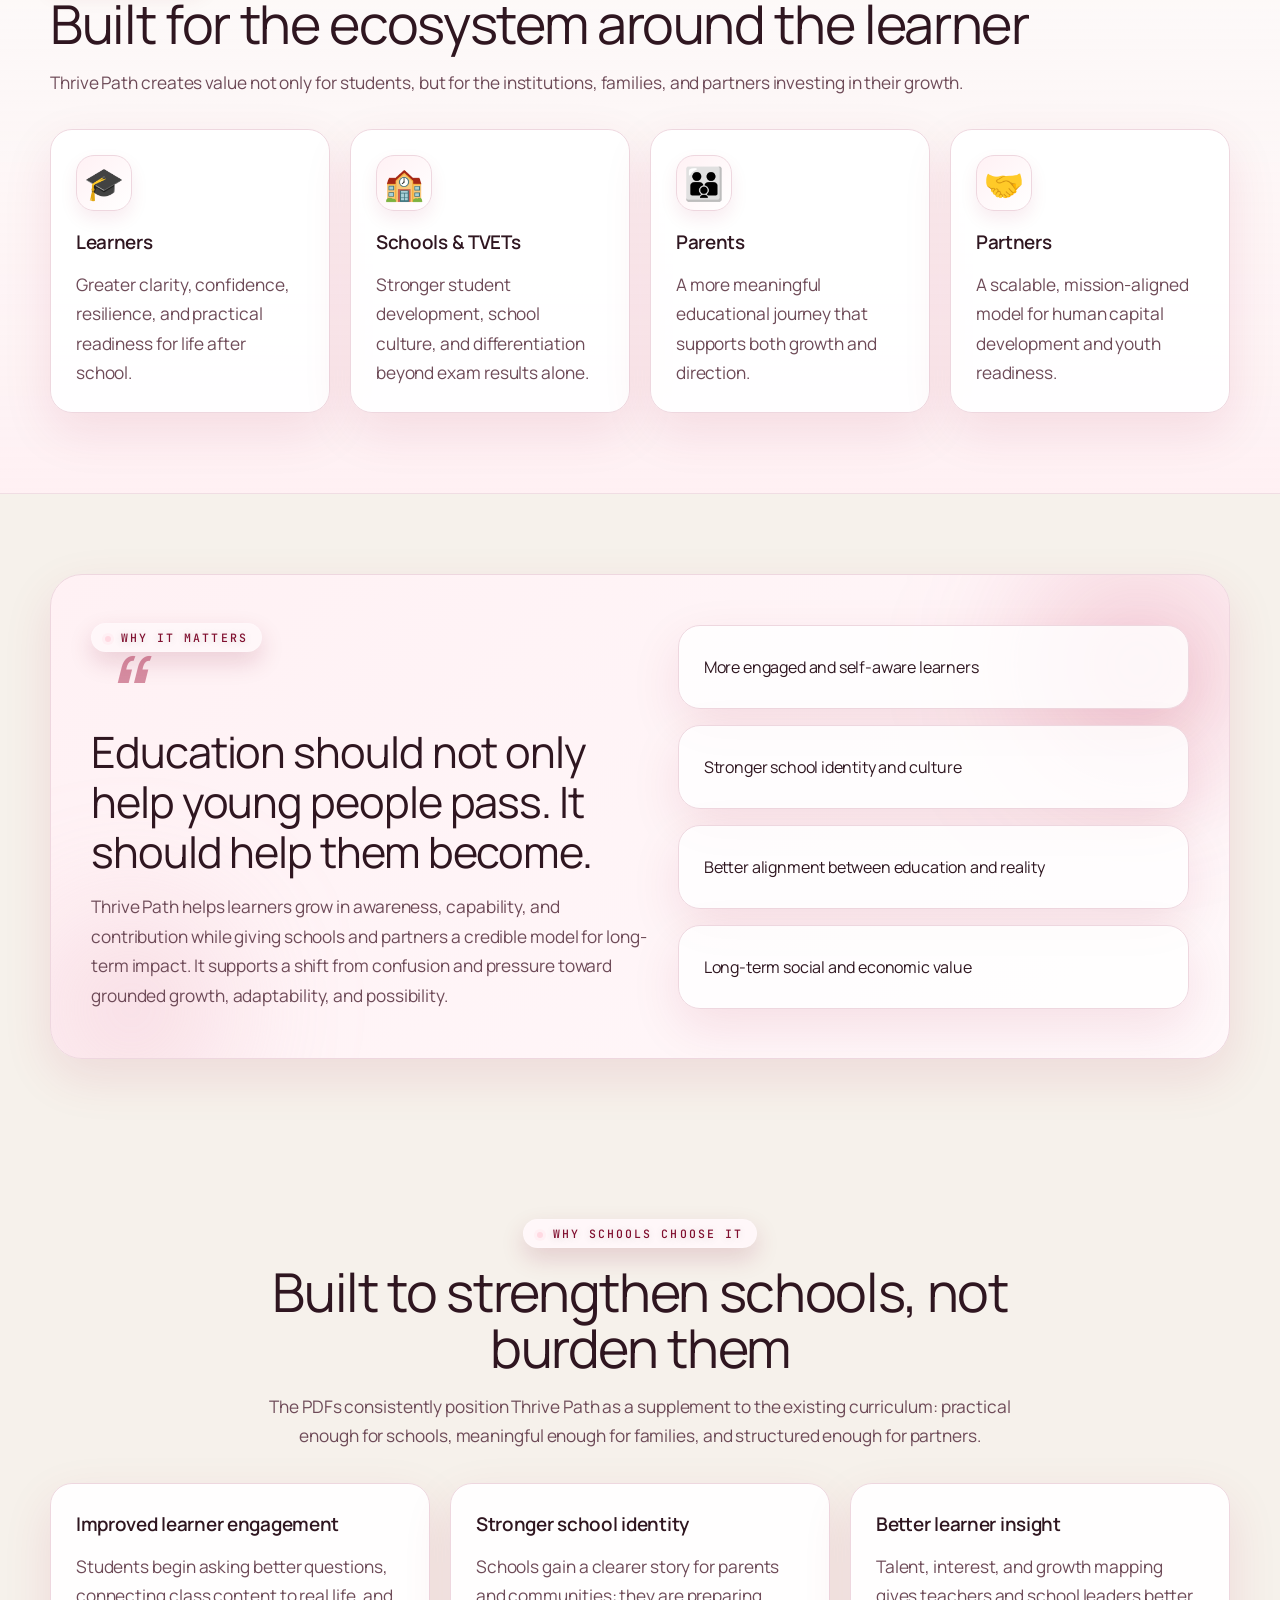
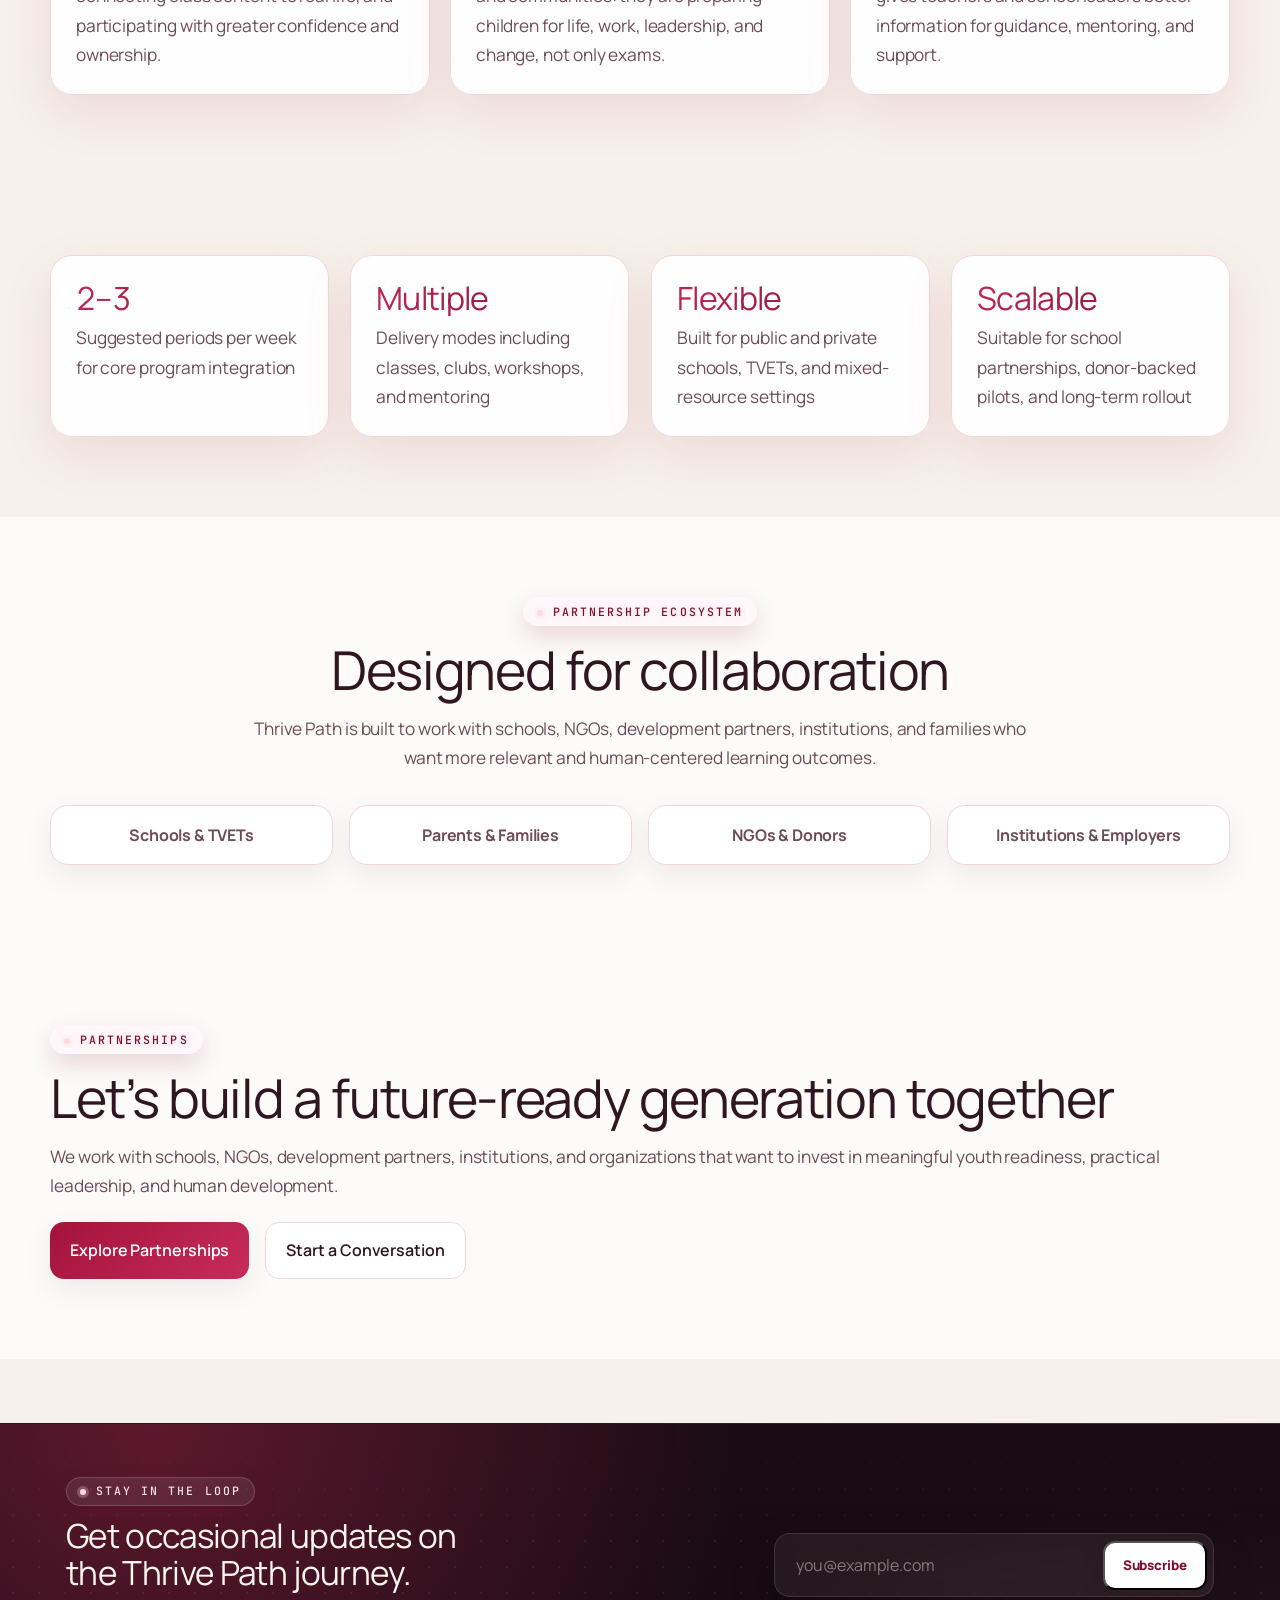
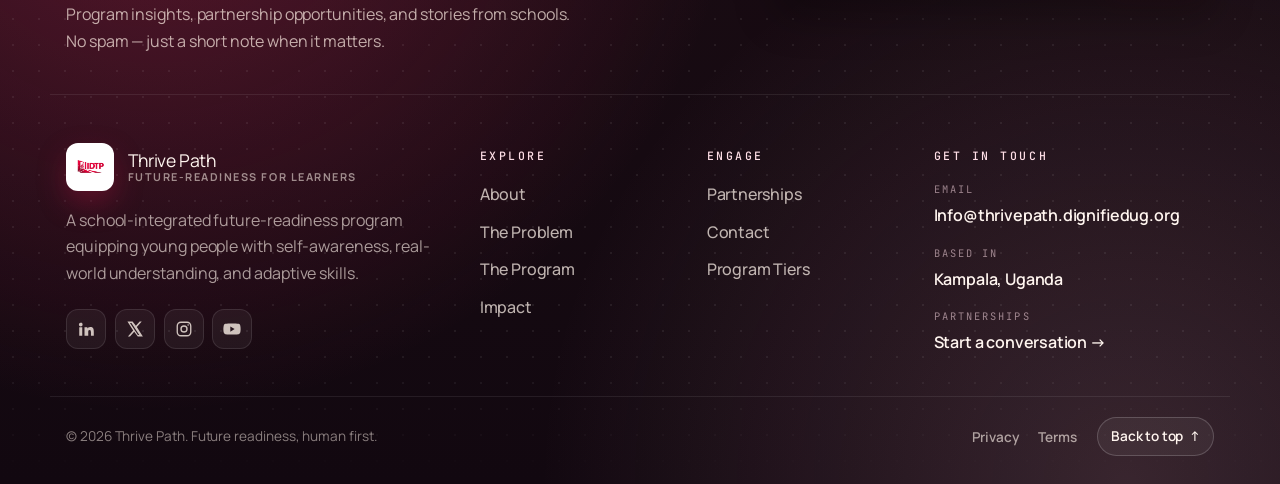
==== commit 70de768e: "Set IDTP favicon assets and update LinkedIn footer links" ====
--- a/index.html
+++ b/index.html
@@ -4,6 +4,9 @@
 <meta charset="UTF-8" />
 <meta name="viewport" content="width=device-width, initial-scale=1.0" />
 <title>Thrive Path | Home</title>
+<link rel="icon" type="image/png" sizes="32x32" href="favicon-32.png?v=20260425" />
+<link rel="icon" type="image/png" sizes="16x16" href="favicon-16.png?v=20260425" />
+<link rel="apple-touch-icon" sizes="180x180" href="apple-touch-icon.png?v=20260425" />
 <link rel="stylesheet" href="styles.css?v=20260426" />
 </head>
 <body class="home-page">
--- a/styles.css
+++ b/styles.css
@@ -1202,8 +1202,6 @@
   .card-grid.two{grid-template-columns:1fr 1fr}
   .hero-visual{min-height:420px}
   .hero-card.main{inset:20px 0 20px 40px}
-  .nav-container{align-items:flex-start;flex-direction:column}
-  .nav-panel{width:100%}
   .section{padding:4.25rem 0}
   .highlight-block{padding:1.6rem}
   .table-card{overflow-x:auto}
@@ -1240,9 +1238,10 @@
   }
   .container,.nav-container{width:min(var(--container),calc(100% - 1.25rem))}
   .nav-container{
+    position:relative;
     align-items:center;
     flex-direction:row;
-    flex-wrap:wrap;
+    flex-wrap:nowrap;
     gap:.7rem;
   }
   .logo{
@@ -1296,31 +1295,55 @@
   }
   .nav-panel{
     display:none;
-    width:100%;
-    order:3;
-    padding:.75rem;
+    position:absolute;
+    top:calc(100% + .5rem);
+    right:0;
+    left:auto;
+    width:52%;
+    z-index:1100;
     border:1px solid rgba(238,215,223,.78);
     border-radius:18px;
-    .page-program .program-impact-clean .quote-card,
-    .page-program .program-impact-clean .panel-card{
-      border:none;
-      box-shadow:0 10px 24px rgba(96,25,44,.06);
-    }
-    .page-program .program-impact-clean .impact-list li + li{
-      border-top:none;
-    }
-    .page-program .program-impact-clean .impact-list li i{
-      border:none;
-      box-shadow:none;
-      background:transparent;
-    }
+    background:rgba(255,250,252,.97);
+    backdrop-filter:blur(18px);
+    -webkit-backdrop-filter:blur(18px);
+    box-shadow:0 16px 48px rgba(96,25,44,.18);
+    grid-template-columns:1fr;
+    gap:0;
+    overflow:hidden;
+    padding:.5rem;
+  }
+  .home-page .nav-panel{
+    background:rgba(22,14,10,.92);
+    border-color:rgba(255,255,255,.12);
+    box-shadow:0 16px 48px rgba(0,0,0,.38);
+  }
+  .nav-panel.is-open{
     display:grid;
-    grid-template-columns:1fr;
-    gap:.25rem;
-    overflow:visible;
-    padding:0;
-  }
-  .nav-links li{flex:initial}
+  }
+  .page-program .program-impact-clean .quote-card,
+  .page-program .program-impact-clean .panel-card{
+    border:none;
+    box-shadow:0 10px 24px rgba(96,25,44,.06);
+  }
+  .page-program .program-impact-clean .impact-list li + li{
+    border-top:none;
+  }
+  .page-program .program-impact-clean .impact-list li i{
+    border:none;
+    box-shadow:none;
+    background:transparent;
+  }
+  .nav-links{
+    display:flex;
+    flex-direction:column;
+    flex-wrap:nowrap;
+    gap:0;
+    width:100%;
+  }
+  .nav-links li{
+    flex:none;
+    width:100%;
+  }
   .nav-links a{
     width:100%;
     min-height:48px;
@@ -1366,11 +1389,10 @@
     width:28px;
     height:2px;
   }
-  .nav-cta{width:100%}
+  .nav-cta{width:100%;padding:.5rem .86rem .25rem}
   .nav-cta .btn-primary{
     width:100%;
-    margin-top:.78rem;
-    min-height:48px;
+    min-height:44px;
     border-radius:12px;
   }
   .card-grid.two{grid-template-columns:1fr}
@@ -2436,23 +2458,11 @@
 
 /* ---------- Chatbot launcher polish --------------------------------------- */
 .chatbot-launcher{
-  backdrop-filter: blur(8px);
-  transition: transform .35s var(--ease-spring), box-shadow .35s ease;
-}
-.chatbot-launcher::before{
-  content:"";
-  position:absolute;
-  inset:-4px;
-  border-radius:inherit;
-  background: var(--grad-brand);
-  filter: blur(14px);
-  opacity:.45;
-  z-index:-1;
-  animation: pulseDot 3s ease-in-out infinite;
+  transition: transform .2s ease, box-shadow .2s ease;
 }
 .chatbot-launcher:hover{
-  transform: translateY(-3px) scale(1.03);
-  box-shadow: 0 22px 40px rgba(128,15,47,.34);
+  transform: translateY(-2px);
+  box-shadow: 0 14px 32px rgba(128,15,47,.32);
 }
 
 /* ---------- Responsive polish ---------------------------------------------*/
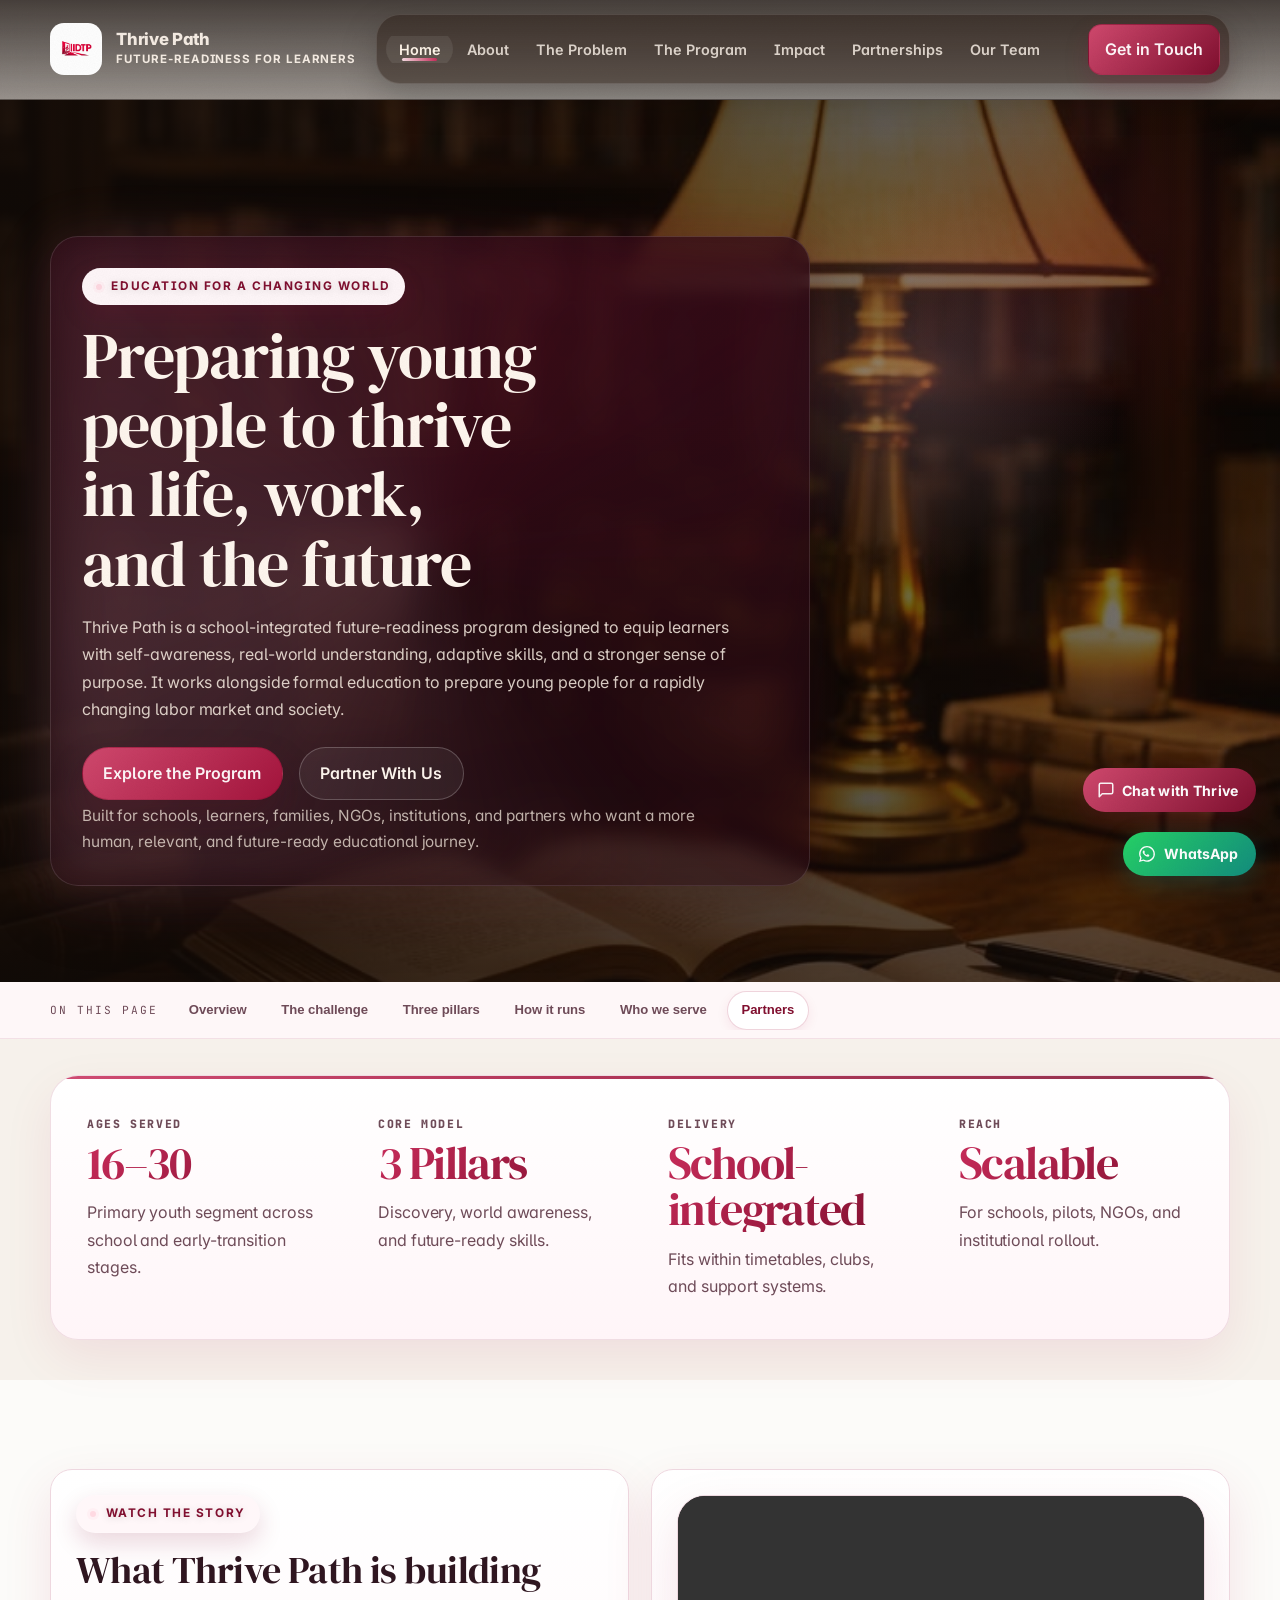
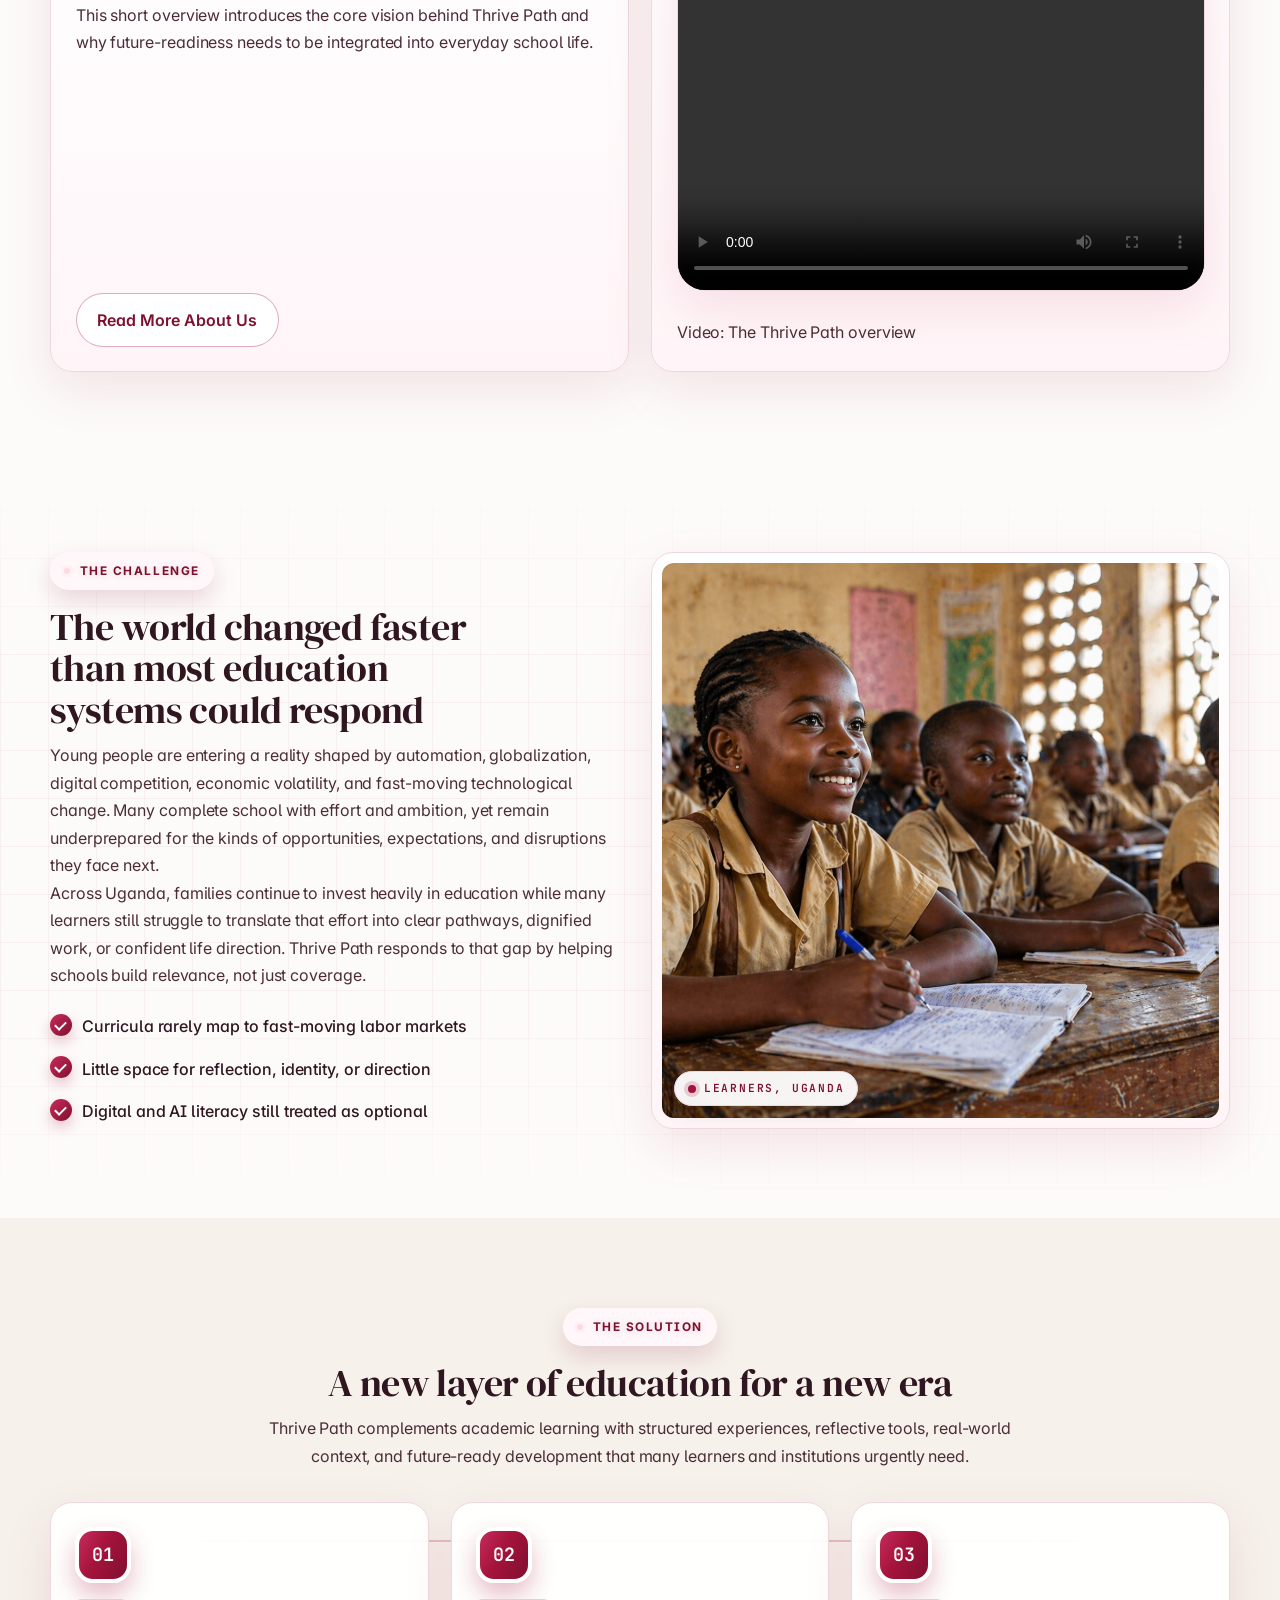
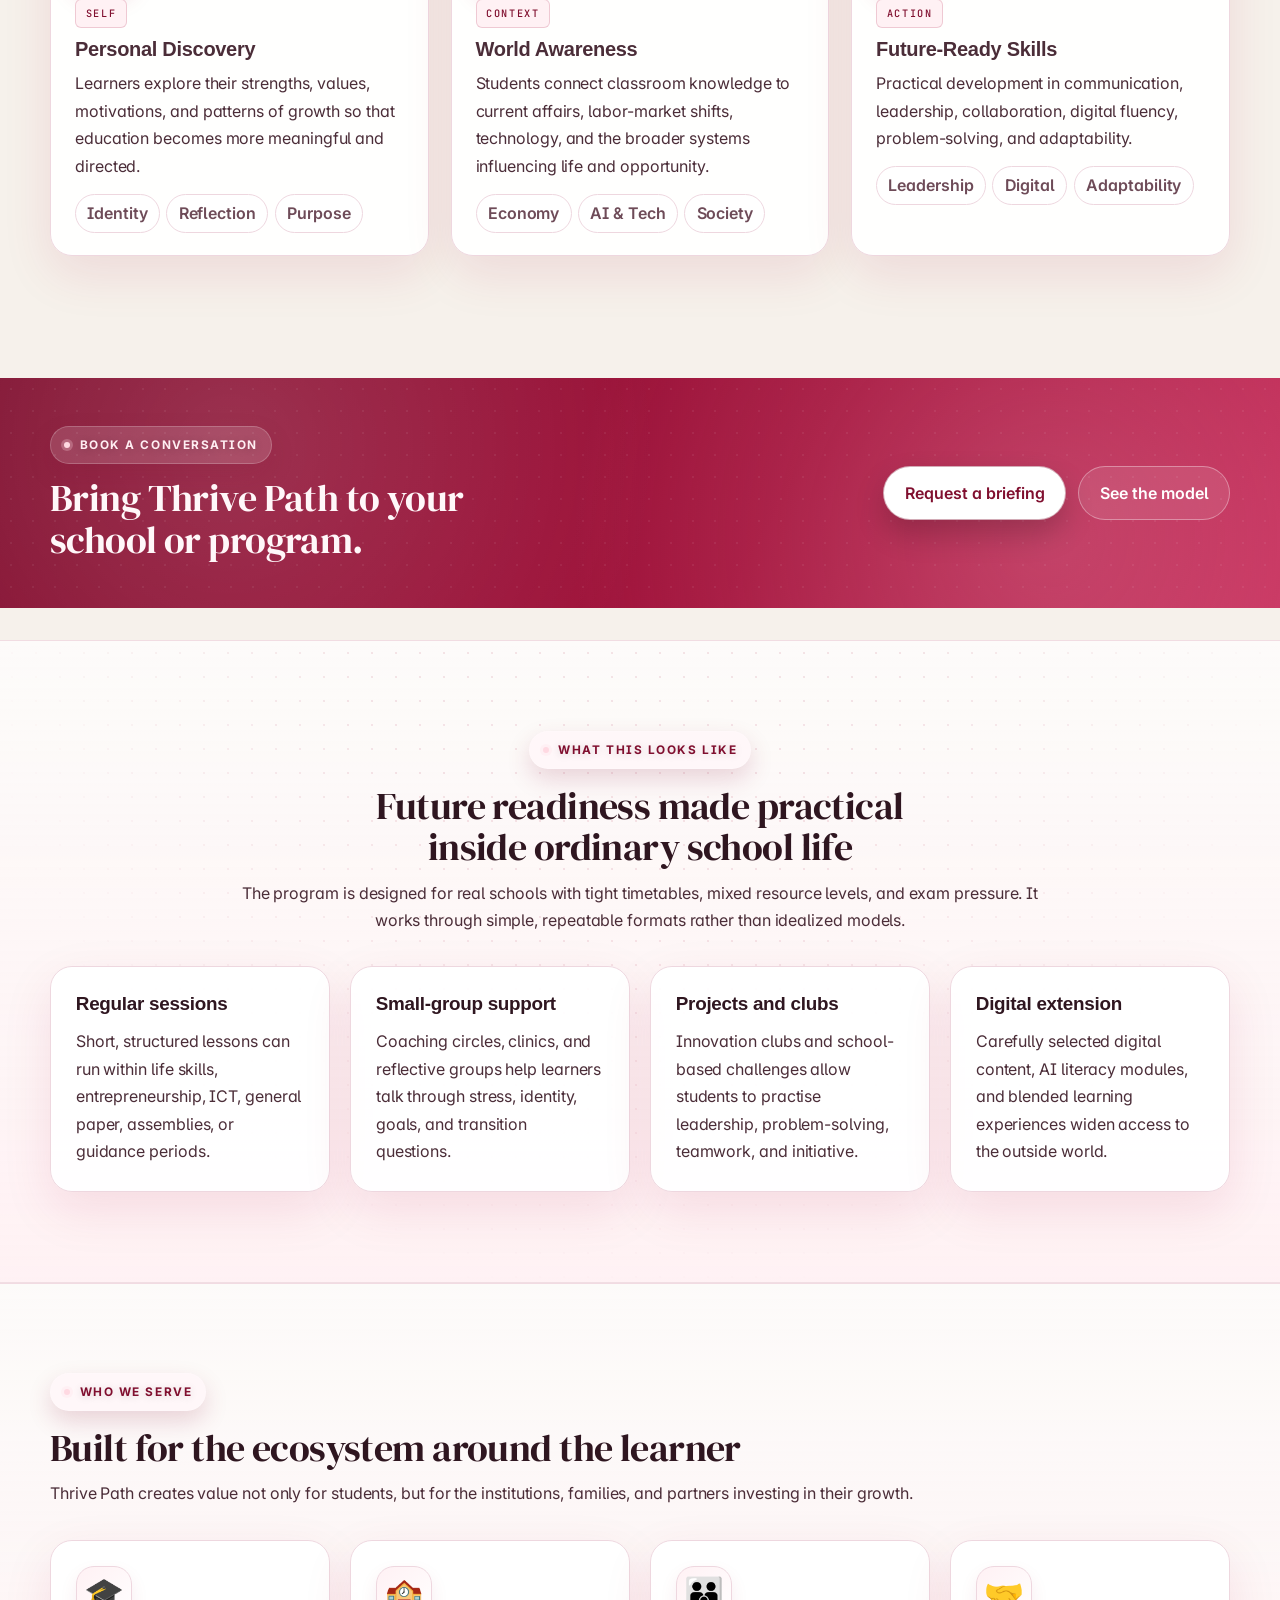
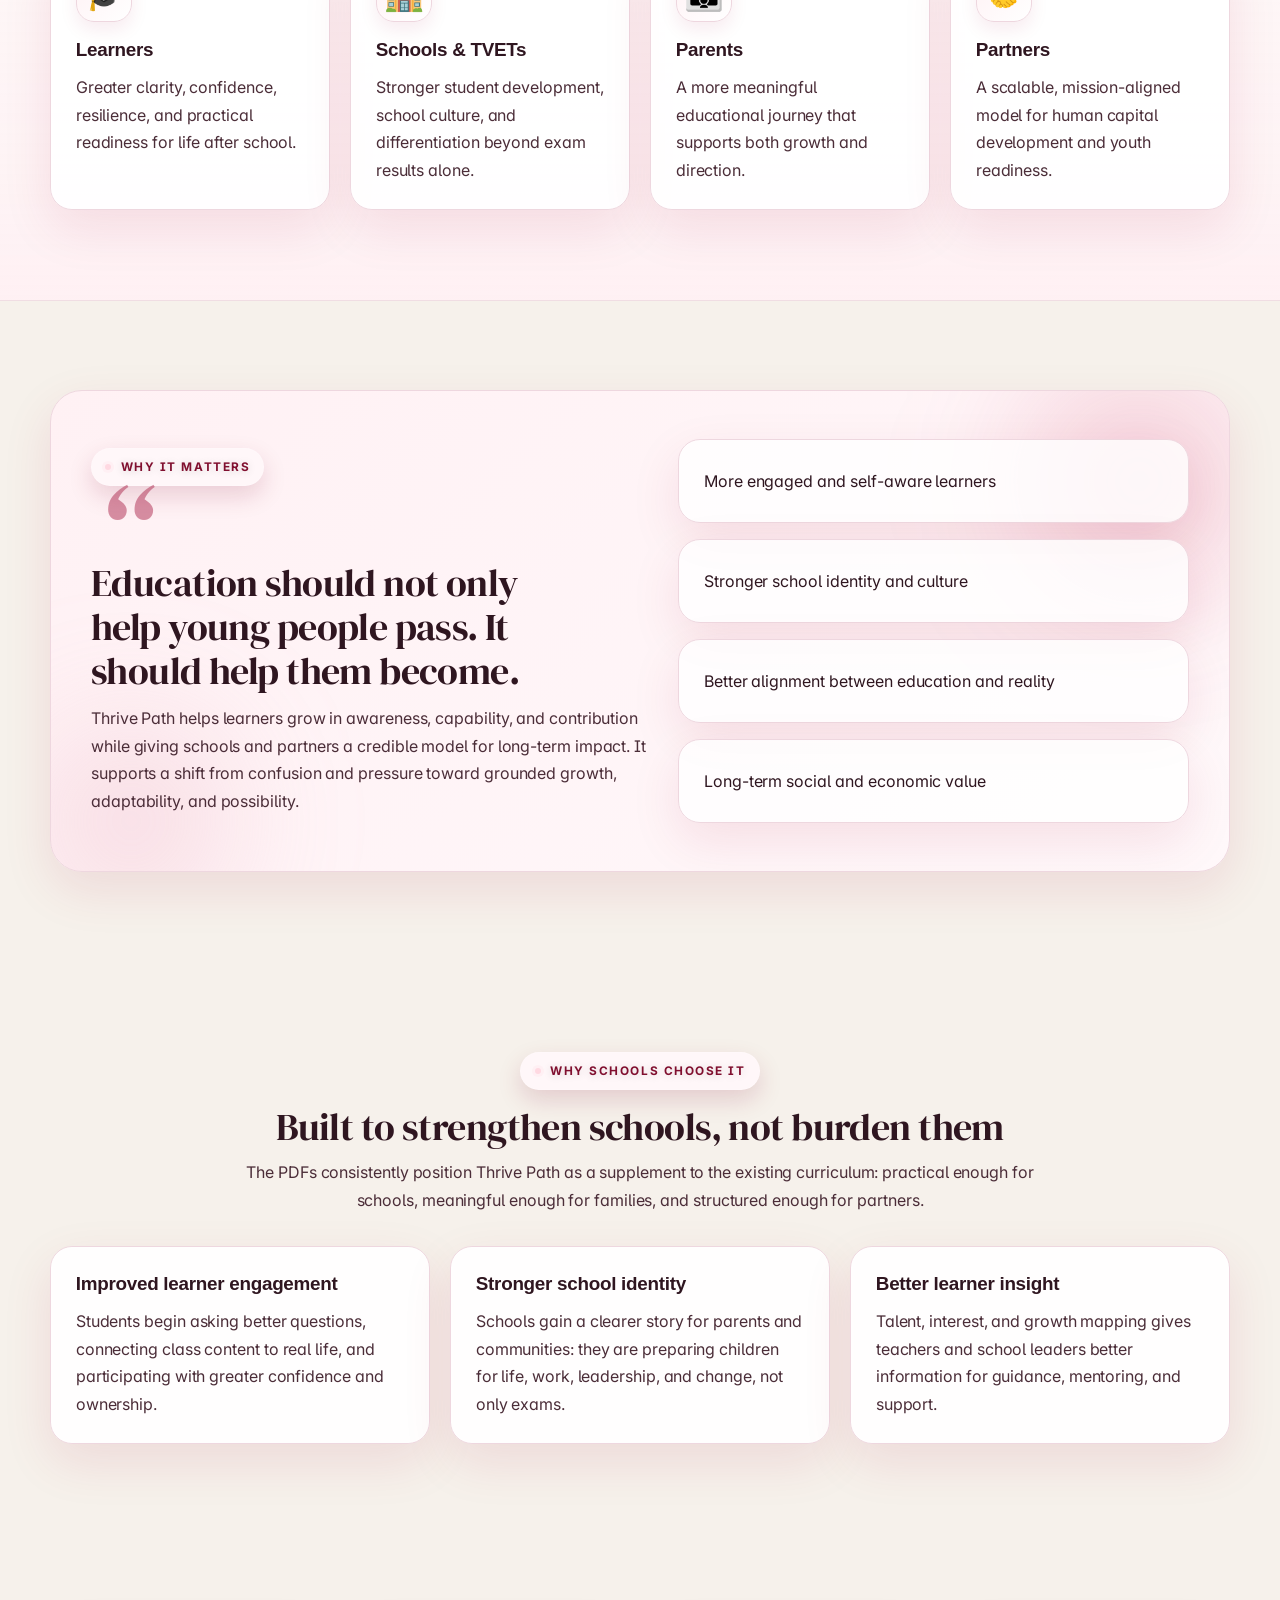
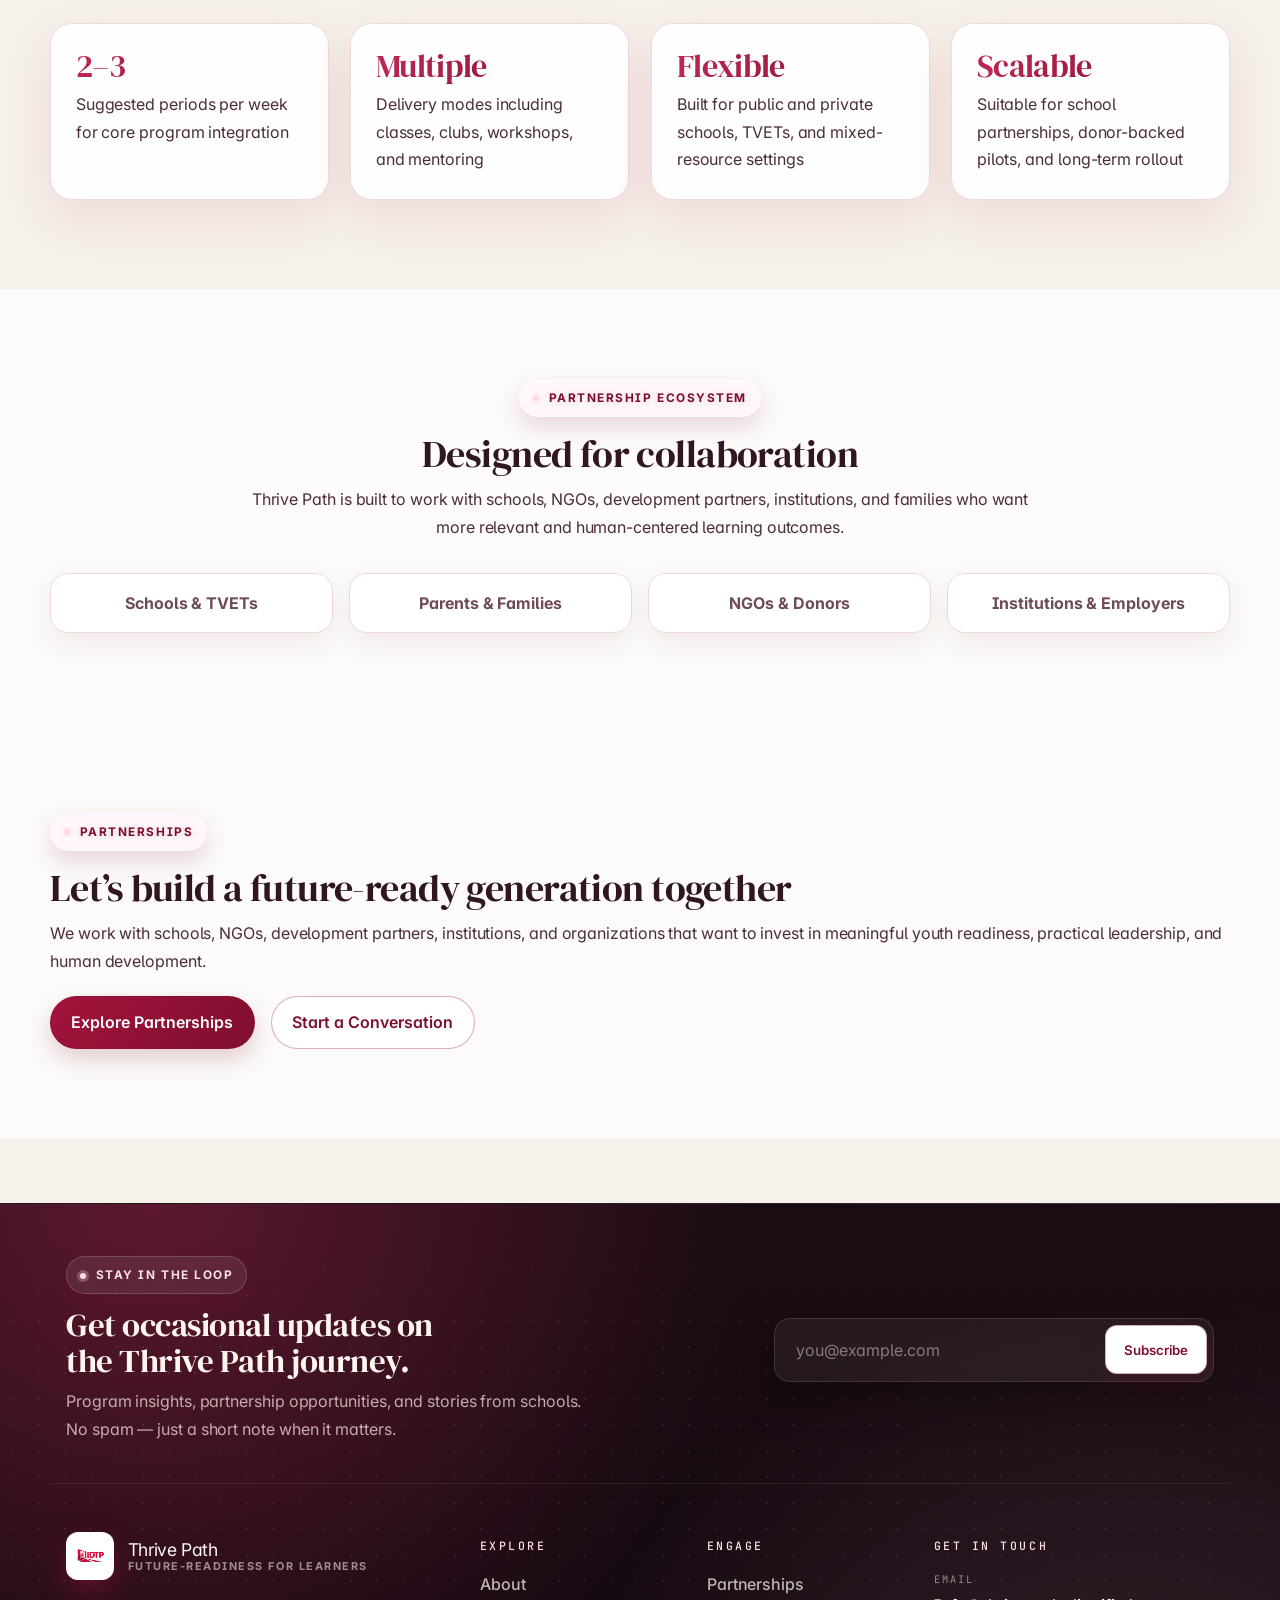
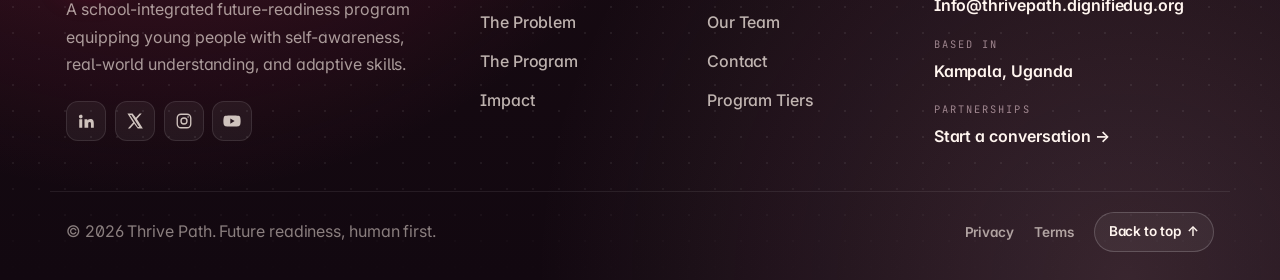
==== commit 6cf87ea3: "Publish nav/page updates including Our Team links" ====
--- a/index.html
+++ b/index.html
@@ -32,6 +32,7 @@
         <li><a href="program.html">The Program</a></li>
         <li><a href="impact.html">Impact</a></li>
         <li><a href="partnerships.html">Partnerships</a></li>
+        <li><a href="our-team.html">Our Team</a></li>
       </ul>
       <div class="nav-cta"><a href="contact.html" class="btn-primary">Get in Touch</a></div>
     </div>
@@ -338,6 +339,7 @@
       <h4>Engage</h4>
       <ul class="footer-links">
         <li><a href="partnerships.html">Partnerships</a></li>
+        <li><a href="our-team.html">Our Team</a></li>
         <li><a href="contact.html">Contact</a></li>
         <li><a href="partnerships.html#pricing">Program Tiers</a></li>
       </ul>
--- a/styles.css
+++ b/styles.css
@@ -1,5 +1,5 @@
 
-@import url('https://fonts.googleapis.com/css2?family=Manrope:wght@300..800&family=Instrument+Serif:ital@0;1&family=JetBrains+Mono:wght@400;500;600&display=swap');
+@import url('https://fonts.googleapis.com/css2?family=DM+Serif+Display:ital@0;1&family=Inter:wght@400;500;600;700;800&family=JetBrains+Mono:wght@400;500;600&display=swap');
 
 :root{
   --primary:#A4133C;
@@ -3736,6 +3736,360 @@
   }
 }
 
+/* =========================================================================
+   NAV POLISH - desktop/tablet non-wrapping cleanup
+   ========================================================================= */
+@media (min-width: 821px){
+  .nav-panel{
+    gap: .55rem;
+    padding: .52rem .58rem;
+  }
+
+  .nav-links{
+    flex: 1 1 auto;
+    min-width: 0;
+    flex-wrap: nowrap;
+    gap: .16rem;
+    overflow-x: auto;
+    scrollbar-width: none;
+    -ms-overflow-style: none;
+  }
+
+  .nav-links::-webkit-scrollbar{
+    display: none;
+  }
+
+  .nav-links a{
+    white-space: nowrap;
+    font-size: .9rem;
+    padding: .66rem .76rem;
+  }
+
+  .nav-cta{
+    flex: 0 0 auto;
+  }
+
+  .nav-cta .btn-primary{
+    min-height: 46px;
+    padding: .72rem 1rem;
+    border-radius: 14px;
+    white-space: nowrap;
+  }
+}
+
+/* =========================================================================
+   OUR TEAM PAGE (standalone) - scoped styles only
+   ========================================================================= */
+.page-about-team .team-hero-shell{
+  max-width: 980px;
+}
+
+.page-about-team .team-hero-metrics{
+  margin-top: 1.25rem;
+  display: grid;
+  grid-template-columns: repeat(3, minmax(0, 1fr));
+  gap: .8rem;
+}
+
+.page-about-team .team-hero-metric{
+  background: linear-gradient(165deg, #fff, #fff5f8);
+  border: 1px solid rgba(164, 19, 60, .14);
+  border-radius: 18px;
+  padding: .8rem .95rem;
+  display: grid;
+  gap: .22rem;
+}
+
+.page-about-team .team-hero-metric strong{
+  color: var(--primary-deep);
+  font-size: .88rem;
+  letter-spacing: -.01em;
+}
+
+.page-about-team .team-hero-metric span{
+  color: var(--muted);
+  font-size: .84rem;
+}
+
+.page-about-team .team-grid{
+  display: grid;
+  grid-auto-flow: column;
+  grid-auto-columns: calc((100% - 2rem) / 3);
+  align-items: stretch;
+  gap: 1rem;
+  overflow-x: auto;
+  scroll-snap-type: x mandatory;
+  scroll-behavior: smooth;
+  -ms-overflow-style: none;
+  scrollbar-width: none;
+  position: relative;
+  z-index: 0;
+}
+
+.page-about-team .team-grid::-webkit-scrollbar{
+  display: none;
+}
+
+.page-about-team .team-carousel{
+  display: grid;
+  gap: 1rem;
+  position: relative;
+  padding: .2rem 0;
+}
+
+.page-about-team .team-carousel-controls{
+  position: absolute;
+  left: -0.2rem;
+  right: -0.2rem;
+  top: 50%;
+  transform: translateY(-50%);
+  display: flex;
+  justify-content: space-between;
+  pointer-events: none;
+  z-index: 3;
+  padding: 0 .35rem;
+}
+
+.page-about-team .team-carousel-arrow{
+  width: 2.1rem;
+  height: 2.1rem;
+  border-radius: 999px;
+  border: 1px solid rgba(164, 19, 60, .28);
+  background: rgba(255,255,255,.96);
+  color: var(--primary);
+  font-size: 1.15rem;
+  line-height: 1;
+  display: inline-flex;
+  align-items: center;
+  justify-content: center;
+  pointer-events: auto;
+  cursor: pointer;
+  box-shadow: 0 8px 18px rgba(60, 6, 24, .14);
+  transition: transform .2s ease, box-shadow .2s ease, background-color .2s ease, color .2s ease;
+  opacity: .88;
+}
+
+.page-about-team .team-carousel-arrow:hover{
+  transform: translateY(-1px);
+  box-shadow: 0 10px 20px rgba(60, 6, 24, .18);
+  background: #fff;
+  opacity: 1;
+}
+
+.page-about-team .team-carousel-arrow:focus-visible{
+  outline: 2px solid rgba(164, 19, 60, .45);
+  outline-offset: 2px;
+}
+
+.page-about-team .team-carousel-dots{
+  display: flex;
+  justify-content: center;
+  align-items: center;
+  gap: .5rem;
+  padding-top: .25rem;
+}
+
+.page-about-team .team-carousel-dot{
+  width: .52rem;
+  height: .52rem;
+  border: 1.5px solid rgba(47, 22, 32, .72);
+  border-radius: 999px;
+  background: transparent;
+  opacity: .62;
+  cursor: pointer;
+  padding: 0;
+  transition: transform .2s ease, background-color .2s ease, opacity .2s ease;
+}
+
+.page-about-team .team-carousel-dot.is-active{
+  transform: scale(1.16);
+  background: var(--primary-deep);
+  border-color: var(--primary-deep);
+  opacity: 1;
+}
+
+.page-about-team .team-member-card{
+  display: grid;
+  gap: .58rem;
+  position: relative;
+  overflow: hidden;
+  border: 1px solid rgba(164, 19, 60, .12);
+  border-radius: 20px;
+  background: linear-gradient(180deg, #fff 0%, #fff9fb 100%);
+  min-height: 318px;
+  padding: 1.7rem 1.15rem 1.35rem;
+  text-align: center;
+  align-content: start;
+  scroll-snap-align: start;
+  box-shadow: 0 10px 24px rgba(47, 22, 32, .07);
+  transition: transform .24s ease, box-shadow .24s ease;
+}
+
+.page-about-team .team-member-card:hover{
+  transform: translateY(-3px);
+  box-shadow: 0 18px 40px rgba(47, 22, 32, .12);
+}
+
+.page-about-team .team-member-avatar{
+  width: 4.4rem;
+  height: 4.4rem;
+  border-radius: 999px;
+  display: inline-flex;
+  align-items: center;
+  justify-content: center;
+  margin: 0 auto .45rem;
+  border: 3px dotted rgba(164, 19, 60, .58);
+  background: #fff;
+}
+
+.page-about-team .team-member-avatar::before{
+  content: "";
+  width: 1.7rem;
+  height: 1.7rem;
+  background: var(--primary);
+  -webkit-mask: url("data:image/svg+xml,%3Csvg xmlns='http://www.w3.org/2000/svg' viewBox='0 0 16 16'%3E%3Cpath d='M3 14s-1 0-1-1 1-4 6-4 6 3 6 4-1 1-1 1H3zm5-6a3 3 0 1 0 0-6 3 3 0 0 0 0 6z'/%3E%3C/svg%3E") center/contain no-repeat;
+  mask: url("data:image/svg+xml,%3Csvg xmlns='http://www.w3.org/2000/svg' viewBox='0 0 16 16'%3E%3Cpath d='M3 14s-1 0-1-1 1-4 6-4 6 3 6 4-1 1-1 1H3zm5-6a3 3 0 1 0 0-6 3 3 0 0 0 0 6z'/%3E%3C/svg%3E") center/contain no-repeat;
+}
+
+.page-about-team .team-member-card h3{
+  margin-bottom: .08rem;
+  font-size: clamp(1.28rem, 1.75vw, 1.72rem);
+  line-height: 1.15;
+  font-family: "DM Serif Display", Georgia, serif;
+}
+
+.page-about-team .team-member-role{
+  margin-bottom: .25rem;
+  font-size: .98rem;
+  color: #1f1117;
+  font-weight: 600;
+}
+
+.page-about-team .team-member-summary{
+  margin: 0 auto;
+  max-width: 32ch;
+  color: #4a323c;
+  font-size: .98rem;
+  line-height: 1.56;
+}
+
+.page-about-team .team-bottom-grid .card-actions{
+  margin-top: .95rem;
+}
+
+@media (max-width: 1024px){
+  .page-about-team .team-hero-metrics{
+    grid-template-columns: 1fr;
+  }
+
+  .page-about-team .team-grid{
+    grid-auto-columns: calc((100% - 1rem) / 2);
+  }
+}
+
+@media (max-width: 820px){
+  .page-about-team .team-carousel-controls{
+    left: -0.1rem;
+    right: -0.1rem;
+    padding: 0;
+  }
+
+  .page-about-team .team-grid{
+    grid-auto-columns: 100%;
+  }
+
+  .page-about-team .team-member-card{
+    min-height: 0;
+    padding: 1.4rem .95rem 1.2rem;
+  }
+
+  .page-about-team .team-member-summary{
+    font-size: .97rem;
+  }
+}
+
+/* =========================================================================
+   CONTACT PAGE POLISH (final override)
+   ========================================================================= */
+.page-contact .page-hero{
+  padding-block: clamp(3.2rem, 7vw, 5rem) clamp(1.4rem, 3vw, 2.2rem);
+}
+
+.page-contact .page-hero .container{
+  max-width: 760px;
+}
+
+.page-contact .page-hero h1{
+  margin-bottom: 0.8rem;
+}
+
+.page-contact .split-card{
+  border-radius: 24px;
+}
+
+.page-contact .split-card--copy{
+  display: grid;
+  gap: 1rem;
+}
+
+.page-contact .split-card--copy .list{
+  display: grid;
+  gap: 0.6rem;
+  margin-top: 0.35rem;
+}
+
+.page-contact .split-card--copy .list li{
+  font-size: 1rem;
+  line-height: 1.6;
+}
+
+.page-contact .split-card--copy .list a{
+  color: var(--primary-deep);
+  font-weight: 600;
+  text-decoration: underline;
+  text-decoration-thickness: 1px;
+  text-underline-offset: 2px;
+}
+
+.page-contact .media-note h3{
+  margin-bottom: 0.65rem;
+}
+
+.page-contact .contact-cta{
+  margin-top: 0.25rem;
+  padding: 1rem;
+  border-radius: 18px;
+  background: linear-gradient(180deg, #fff 0%, #fff6f8 100%);
+  border: 1px solid rgba(164, 19, 60, 0.14);
+}
+
+.page-contact .contact-cta p{
+  margin-bottom: 0.7rem;
+}
+
+.page-contact .contact-cta .card-actions{
+  gap: 0.68rem;
+}
+
+.page-contact .card-grid.three .content-card{
+  border-radius: 20px;
+}
+
+@media (max-width: 820px){
+  .page-contact .page-hero{
+    padding-block: 2.7rem 1.2rem;
+  }
+
+  .page-contact .split-card{
+    border-radius: 18px;
+  }
+
+  .page-contact .contact-cta{
+    border-radius: 14px;
+    padding: 0.9rem;
+  }
+}
+
 /* ---- 10. Link hover has subtle arrow appearance ----------------------- */
 .footer-contact-list a[href^="mailto"]::after,
 .footer-contact-list a[href*="contact"]::after{
@@ -4421,3 +4775,184 @@
     font-size:1rem;
   }
 }
+
+/* =========================================================================
+   THRIVE PATH TYPOGRAPHY SYSTEM (Polish pass)
+   Pairing: DM Serif Display + Inter
+   ========================================================================= */
+
+:root{
+  --display-font: 'DM Serif Display', 'Times New Roman', serif;
+  --body-font: 'Inter', -apple-system, BlinkMacSystemFont, 'Segoe UI', Arial, sans-serif;
+  --mono-font: 'JetBrains Mono', ui-monospace, SFMono-Regular, Menlo, monospace;
+}
+
+body,
+button,
+input,
+textarea,
+select{
+  font-family: var(--body-font) !important;
+  letter-spacing: -0.003em;
+}
+
+.hero h1,
+.page-hero h1,
+.section h2,
+.highlight-block h2,
+.callout h2,
+.cta-ribbon h3,
+.footer-cta h2{
+  font-family: var(--display-font) !important;
+  font-style: normal;
+  font-weight: 400 !important;
+  line-height: 1.08;
+  letter-spacing: -0.015em;
+}
+
+.hero h1,
+.page-hero h1{
+  font-size: clamp(2.2rem, 5vw, 4.2rem) !important;
+  max-width: 18ch;
+  text-wrap: balance;
+}
+
+.section h2{
+  font-size: clamp(1.65rem, 3vw, 2.6rem) !important;
+  margin-bottom: 0.75rem;
+  text-wrap: balance;
+}
+
+h3{
+  font-family: var(--body-font);
+  font-size: clamp(1.16rem, 1.65vw, 1.42rem);
+  font-weight: 700 !important;
+  line-height: 1.3;
+  letter-spacing: -0.01em;
+}
+
+p,
+li,
+.hero-text,
+.page-hero p,
+.section p{
+  font-family: var(--body-font) !important;
+  font-size: clamp(1rem, 1.12vw, 1.08rem) !important;
+  line-height: 1.72 !important;
+  color: #4B2D38;
+}
+
+.hero-text,
+.page-hero p{
+  max-width: 66ch;
+}
+
+.section{
+  padding-block: clamp(3.5rem, 7vw, 6rem);
+}
+
+.nav-links a,
+.nav-cta .btn-primary,
+.btn{
+  font-family: var(--body-font) !important;
+  font-weight: 600 !important;
+  letter-spacing: 0;
+}
+
+.nav-links a{
+  font-size: 0.94rem;
+}
+
+.btn,
+.nav-cta .btn-primary,
+.btn-solid,
+.btn-outline{
+  border-radius: 999px;
+  padding: 0.78rem 1.28rem;
+}
+
+.btn-solid,
+.nav-cta .btn-primary{
+  background: linear-gradient(135deg, #A4133C 0%, #7E0F2F 100%);
+  border: 1px solid rgba(126, 15, 47, 0.35);
+  box-shadow: 0 10px 24px rgba(126, 15, 47, 0.2);
+}
+
+.btn-outline{
+  border: 1px solid rgba(164, 19, 60, 0.35);
+  color: #7E0F2F;
+  background: #fff;
+}
+
+.eyebrow,
+p.eyebrow{
+  font-family: var(--body-font) !important;
+  font-size: 0.74rem !important;
+  font-weight: 700 !important;
+  letter-spacing: 0.13em !important;
+  text-transform: uppercase;
+}
+
+@media (max-width: 820px){
+  .hero h1,
+  .page-hero h1{
+    font-size: clamp(1.9rem, 8vw, 2.5rem) !important;
+    line-height: 1.12;
+    max-width: 100%;
+  }
+
+  .section h2{
+    font-size: clamp(1.45rem, 6vw, 1.95rem) !important;
+    line-height: 1.18;
+  }
+
+  .nav-links a{
+    font-size: 0.95rem;
+  }
+
+  p,
+  li,
+  .hero-text,
+  .page-hero p,
+  .section p{
+    font-size: 1rem !important;
+    line-height: 1.68 !important;
+  }
+}
+
+/* =========================================================================
+   NAV POLISH - final override
+   ========================================================================= */
+@media (min-width: 821px){
+  .nav-panel{
+    gap: .55rem;
+    padding: .52rem .58rem;
+  }
+
+  .nav-links{
+    flex: 1 1 auto;
+    min-width: 0;
+    flex-wrap: nowrap;
+    gap: .16rem;
+    overflow-x: auto;
+    scrollbar-width: none;
+    -ms-overflow-style: none;
+  }
+
+  .nav-links::-webkit-scrollbar{ display:none; }
+
+  .nav-links a{
+    white-space: nowrap;
+    font-size: .9rem;
+    padding: .66rem .76rem;
+  }
+
+  .nav-cta{ flex: 0 0 auto; }
+
+  .nav-cta .btn-primary{
+    min-height: 46px;
+    padding: .72rem 1rem;
+    border-radius: 14px;
+    white-space: nowrap;
+  }
+}
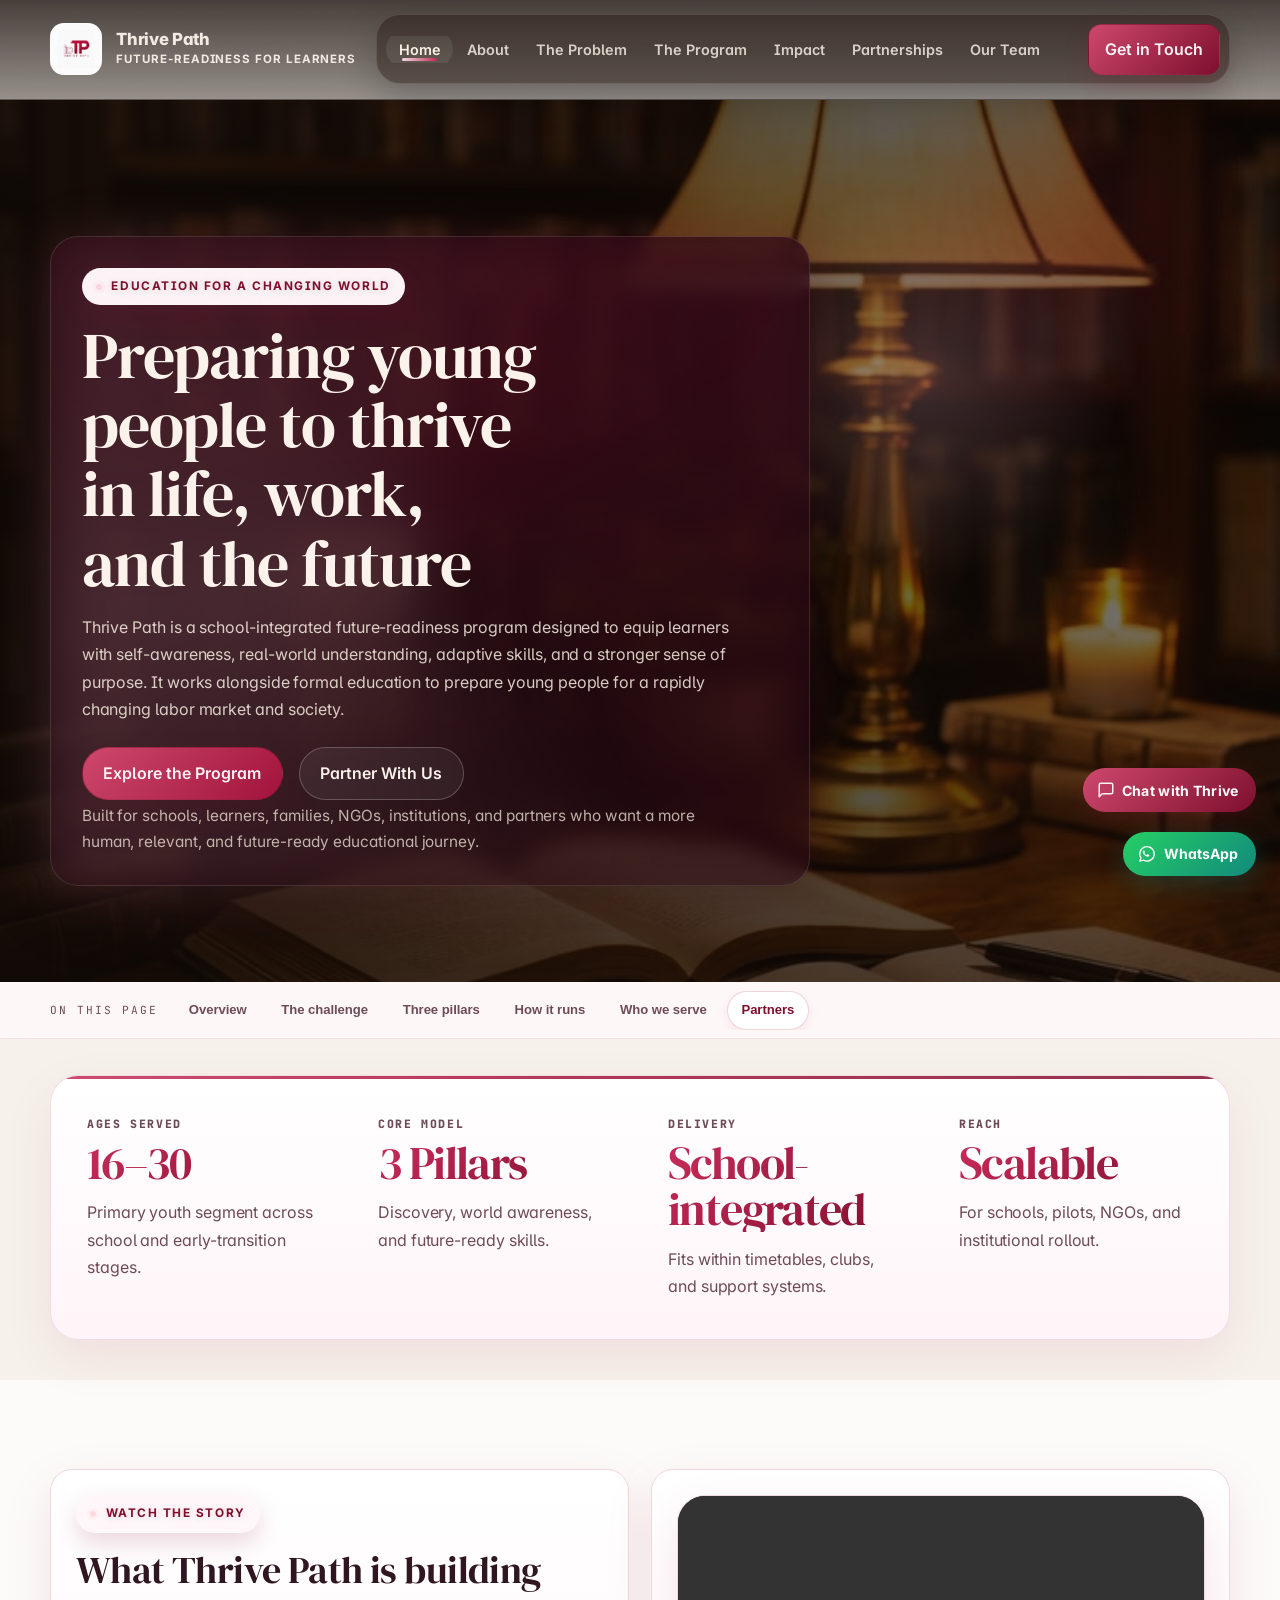
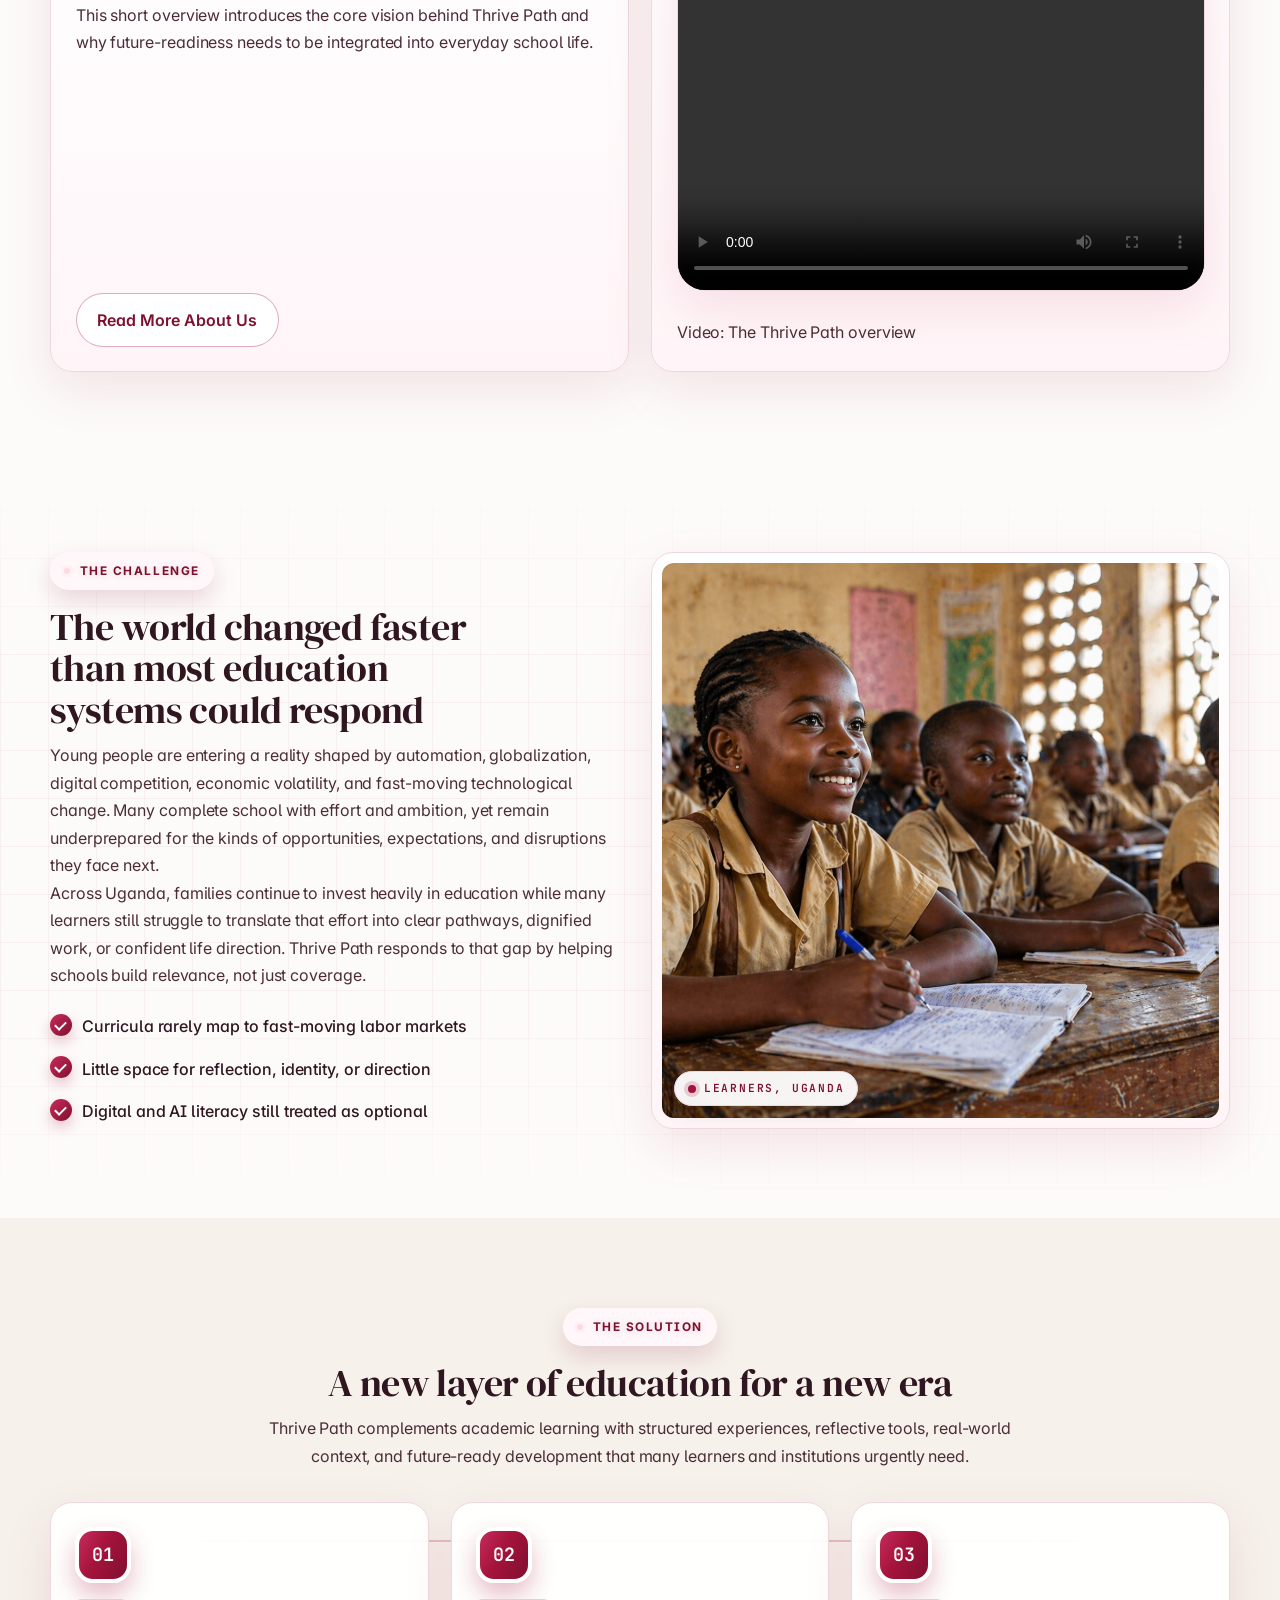
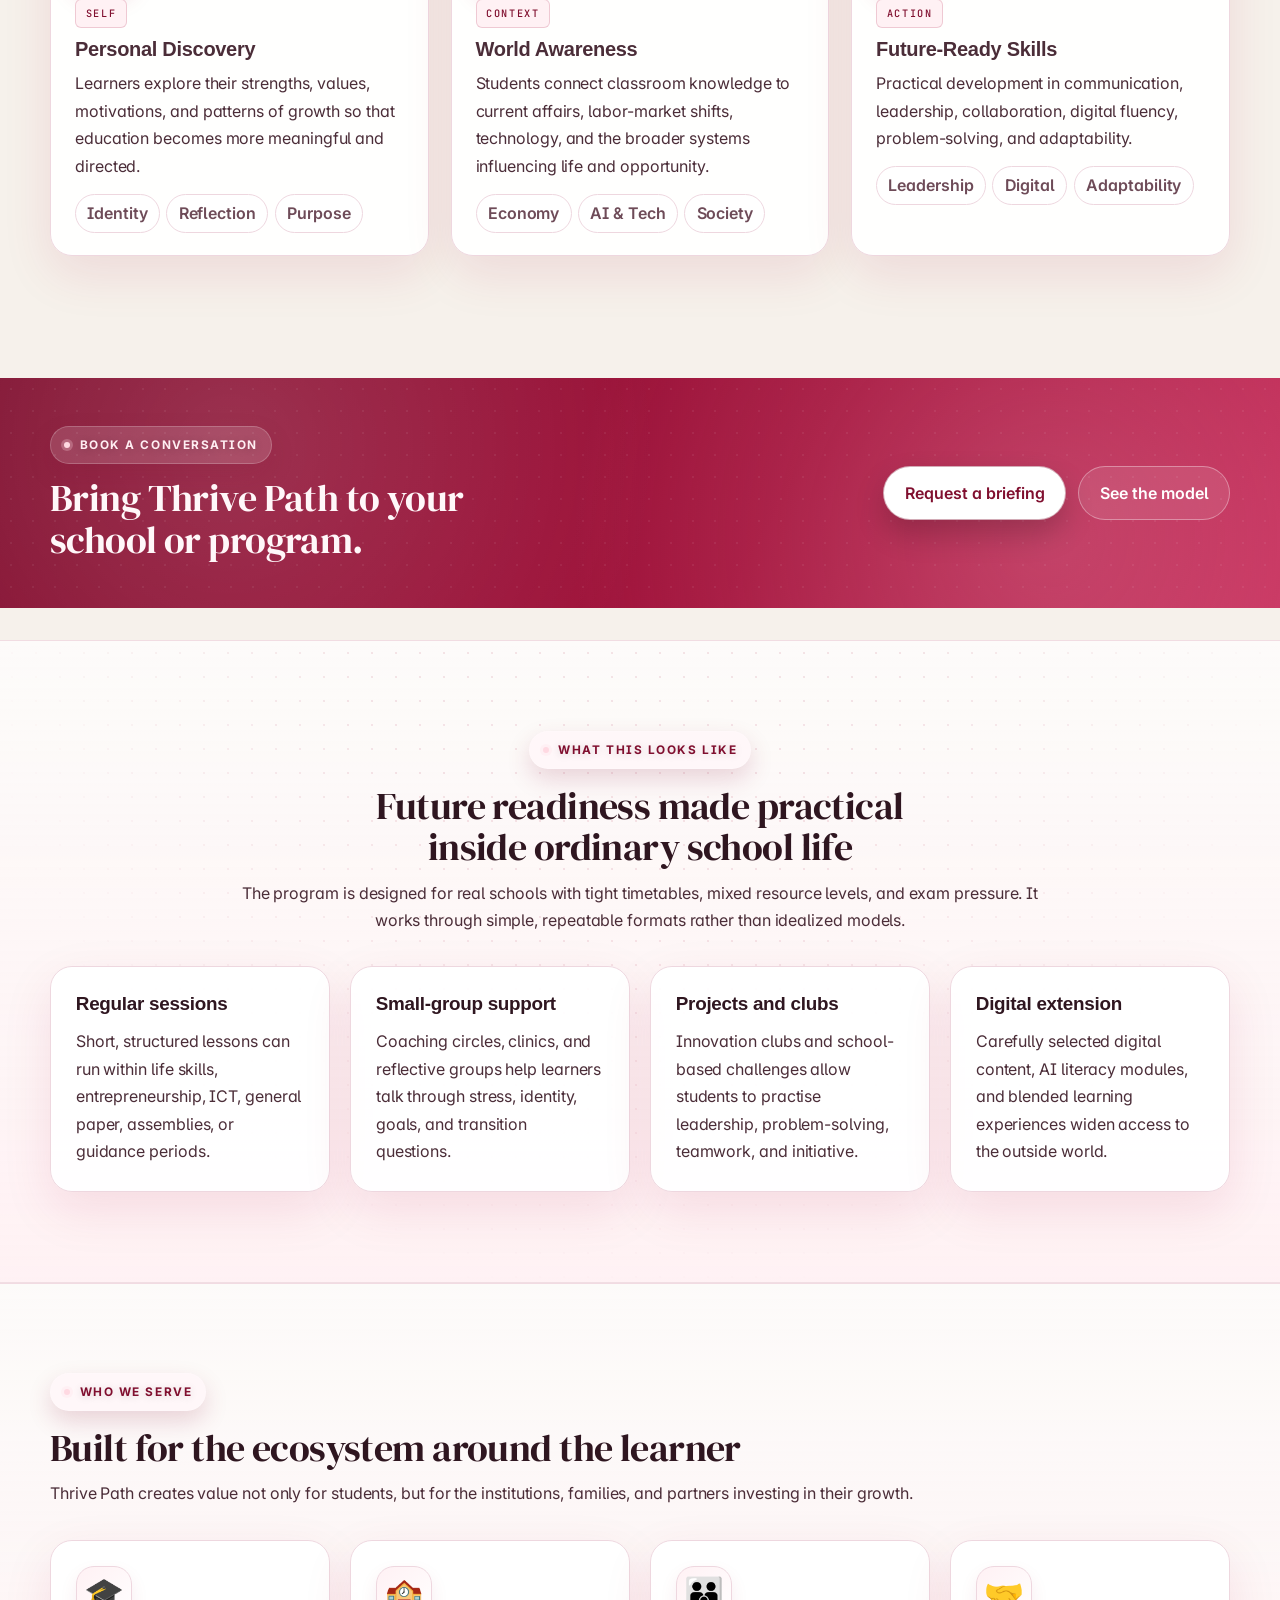
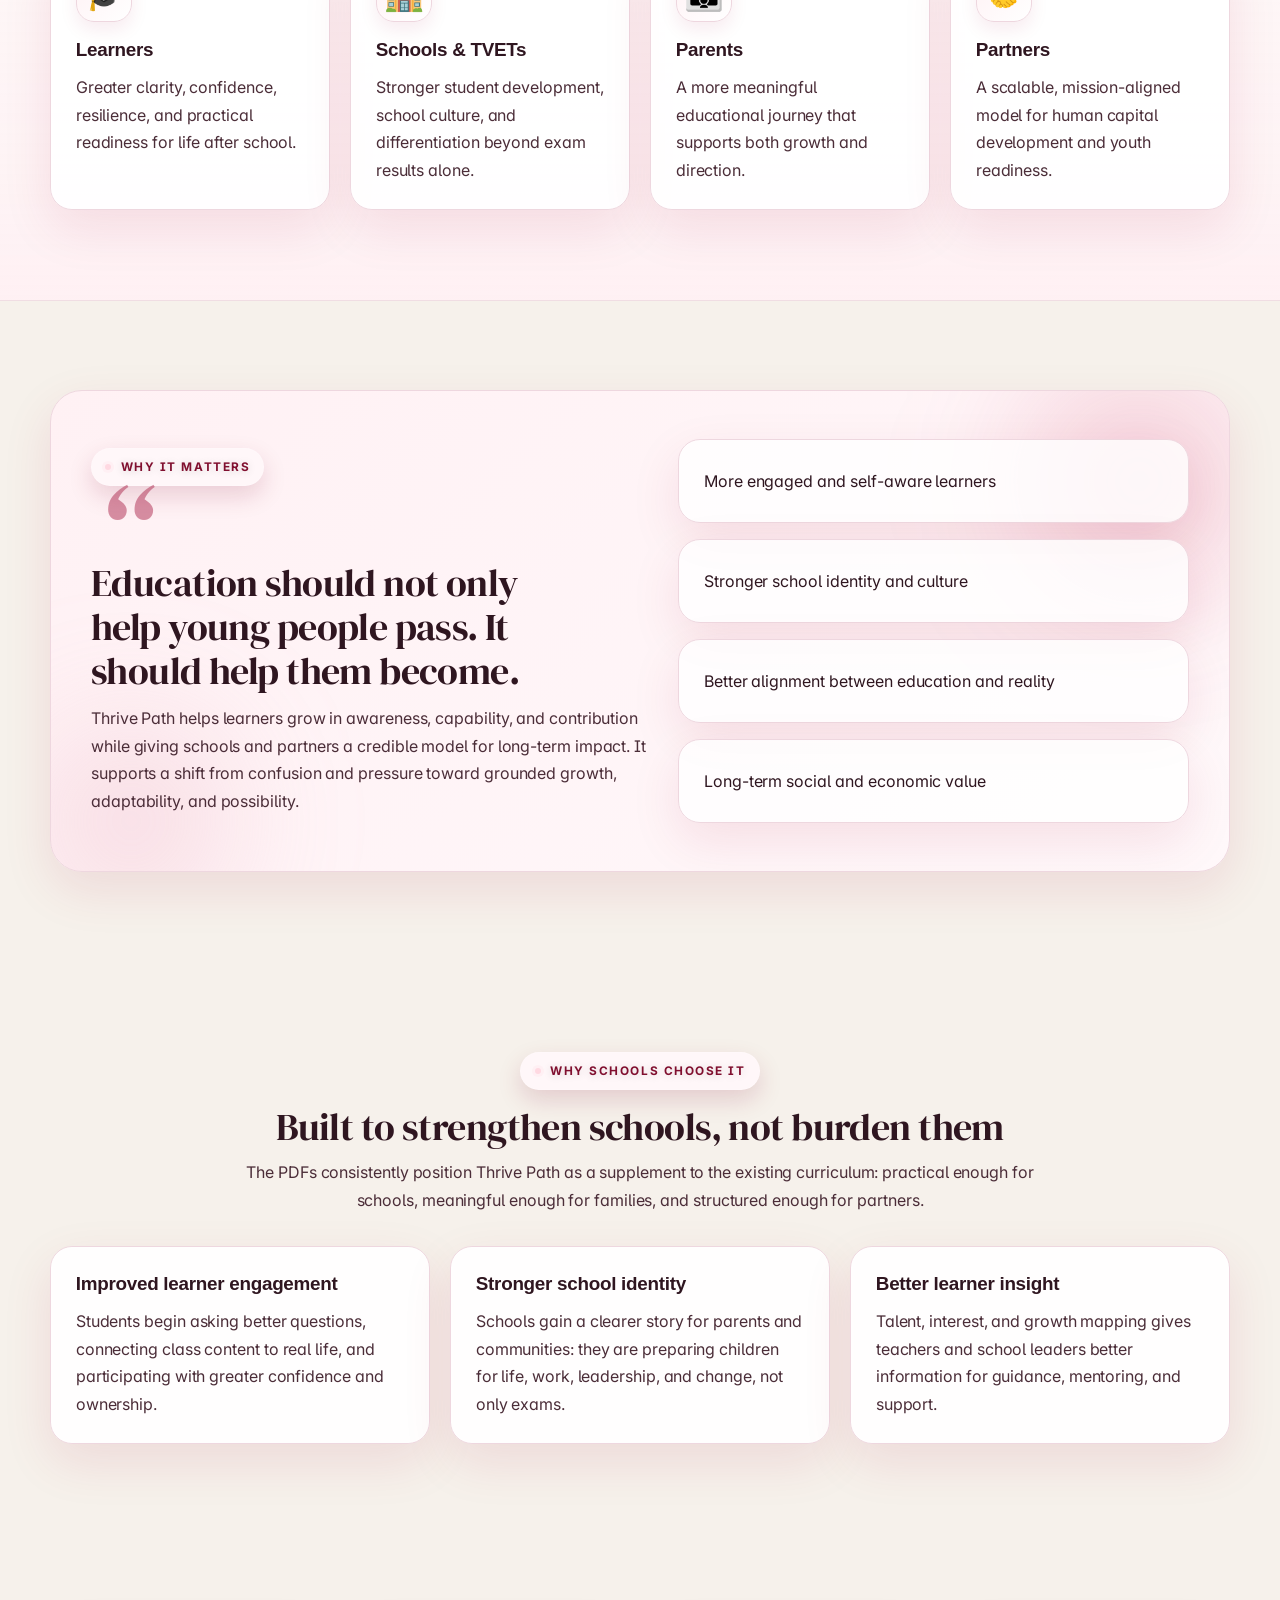
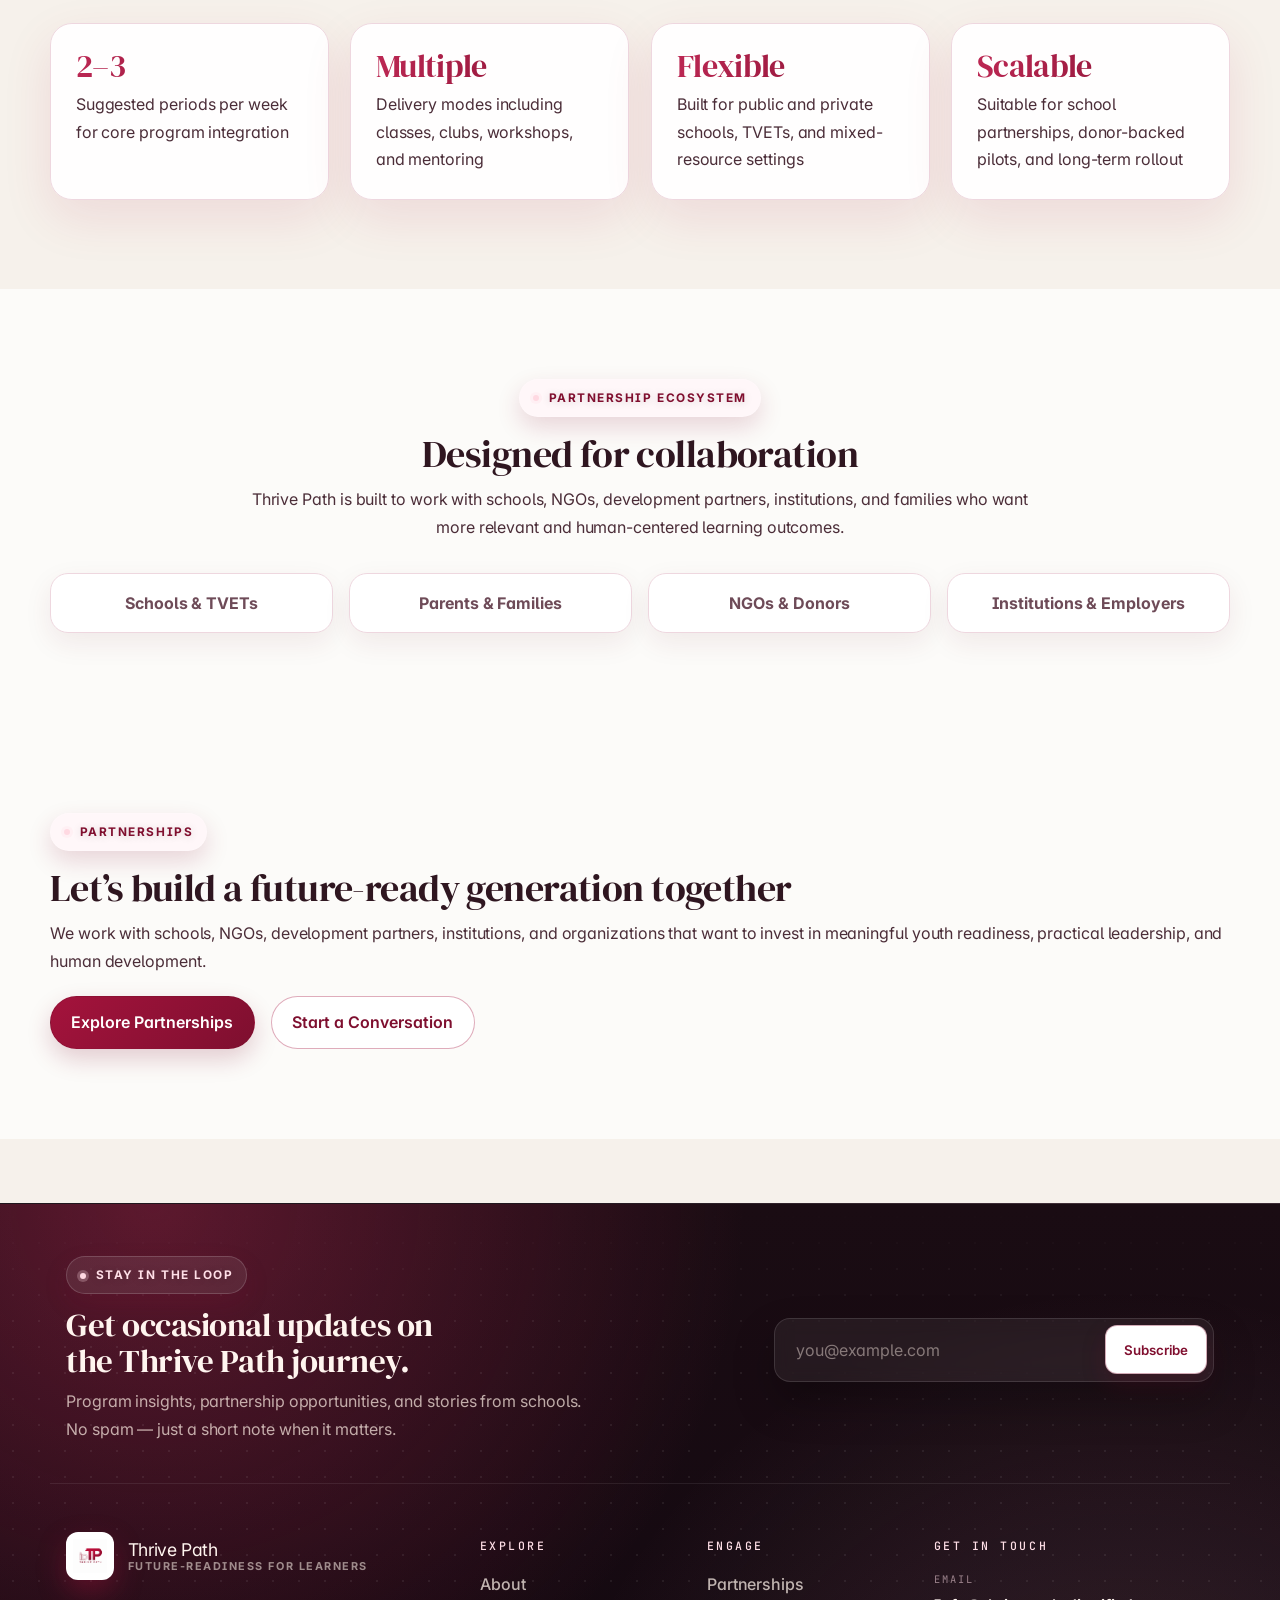
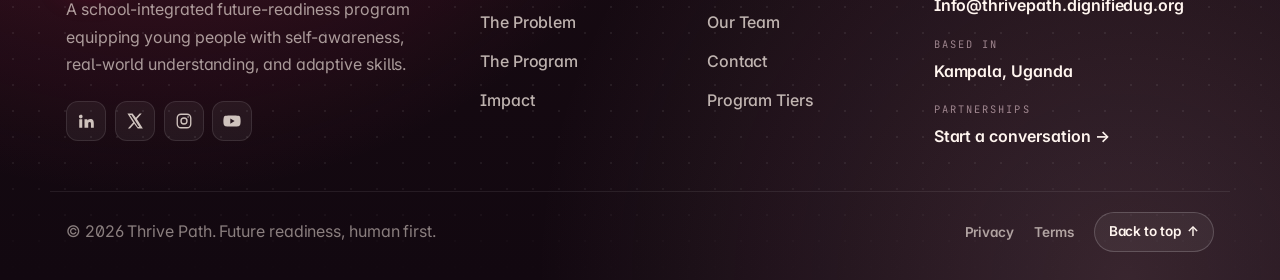
==== commit 5f5c4e6e: "Update site logo and sharpen rounded favicons across all pages" ====
--- a/index.html
+++ b/index.html
@@ -4,16 +4,17 @@
 <meta charset="UTF-8" />
 <meta name="viewport" content="width=device-width, initial-scale=1.0" />
 <title>Thrive Path | Home</title>
-<link rel="icon" type="image/png" sizes="32x32" href="favicon-32.png?v=20260425" />
-<link rel="icon" type="image/png" sizes="16x16" href="favicon-16.png?v=20260425" />
-<link rel="apple-touch-icon" sizes="180x180" href="apple-touch-icon.png?v=20260425" />
+<link rel="icon" type="image/png" sizes="32x32" href="assets/favicon-32.png?v=20260508d" />
+<link rel="icon" type="image/png" sizes="16x16" href="assets/favicon-16.png?v=20260508d" />
+<link rel="shortcut icon" href="assets/favicon-32.png?v=20260508d" />
+<link rel="apple-touch-icon" sizes="180x180" href="assets/apple-touch-icon.png?v=20260508d" />
 <link rel="stylesheet" href="styles.css?v=20260426" />
 </head>
 <body class="home-page">
 <nav class="navbar">
   <div class="nav-container">
     <a href="index.html" class="logo">
-      <span class="logo-mark logo-mark-image"><img class="logo-image" src="assets/IDPT.png" alt="Thrive Path logo" /></span>
+      <span class="logo-mark logo-mark-image"><img class="logo-image" src="assets/Thrive idpt 03.png" alt="Thrive Path logo" /></span>
       <span class="logo-lockup">
         <span class="logo-text">Thrive Path</span>
         <span class="logo-tag">Future-readiness for learners</span>
@@ -310,7 +311,7 @@
   <div class="container footer-grid">
     <div class="footer-brand-col">
       <div class="footer-brand">
-        <span class="logo-mark logo-mark-image"><img class="logo-image" src="assets/IDPT.png" alt="Thrive Path logo" /></span>
+        <span class="logo-mark logo-mark-image"><img class="logo-image" src="assets/Thrive idpt 03.png" alt="Thrive Path logo" /></span>
         <span class="footer-brand-text">
           <span class="logo-text">Thrive Path</span>
           <span class="logo-tag">Future-readiness for learners</span>
@@ -318,10 +319,10 @@
       </div>
       <p class="footer-text">A school-integrated future-readiness program equipping young people with self-awareness, real-world understanding, and adaptive skills.</p>
       <ul class="footer-social" aria-label="Social links">
-        <li><a href="https://www.linkedin.com/in/thrive-path-9a2949405/?lipi=urn%3Ali%3Apage%3Ad_flagship3_profile_view_base_contact_details%3BMNckpk%2BXTSGhBVVOzvlmeg%3D%3D" aria-label="LinkedIn" title="LinkedIn" target="_blank" rel="noopener noreferrer"><svg viewBox="0 0 24 24" width="18" height="18" fill="currentColor" aria-hidden="true"><path d="M4.98 3.5A2.5 2.5 0 1 1 5 8.5a2.5 2.5 0 0 1-.02-5zM3 9.75h4V21H3zM10 9.75h3.8v1.55h.05c.53-.95 1.83-1.95 3.77-1.95 4.03 0 4.78 2.55 4.78 5.87V21H18.6v-4.9c0-1.17-.02-2.68-1.67-2.68-1.67 0-1.93 1.27-1.93 2.59V21H10z"/></svg></a></li>
-        <li><a href="#" aria-label="X" title="X"><svg viewBox="0 0 24 24" width="18" height="18" fill="currentColor" aria-hidden="true"><path d="M18.244 2H21l-6.52 7.45L22.5 22h-6.77l-4.79-6.24L5.3 22H2.54l6.99-7.98L1.9 2h6.91l4.33 5.73L18.244 2zm-2.37 18h1.86L7.24 4H5.28l10.595 16z"/></svg></a></li>
-        <li><a href="#" aria-label="Instagram" title="Instagram"><svg viewBox="0 0 24 24" width="18" height="18" fill="none" stroke="currentColor" stroke-width="1.8" aria-hidden="true"><rect x="3" y="3" width="18" height="18" rx="5"/><circle cx="12" cy="12" r="4"/><circle cx="17.5" cy="6.5" r="1" fill="currentColor" stroke="none"/></svg></a></li>
-        <li><a href="#" aria-label="YouTube" title="YouTube"><svg viewBox="0 0 24 24" width="18" height="18" fill="currentColor" aria-hidden="true"><path d="M23 7.2a3 3 0 0 0-2.1-2.1C19.1 4.6 12 4.6 12 4.6s-7.1 0-8.9.5A3 3 0 0 0 1 7.2C.5 9 .5 12 .5 12s0 3 .5 4.8a3 3 0 0 0 2.1 2.1c1.8.5 8.9.5 8.9.5s7.1 0 8.9-.5a3 3 0 0 0 2.1-2.1c.5-1.8.5-4.8.5-4.8s0-3-.5-4.8zM9.75 15.5v-7L15.5 12z"/></svg></a></li>
+        <li><a href="https://www.linkedin.com/in/thrivepath-idtp-9a2949405/" aria-label="LinkedIn" title="LinkedIn" target="_blank" rel="noopener noreferrer"><svg viewBox="0 0 24 24" width="18" height="18" fill="currentColor" aria-hidden="true"><path d="M4.98 3.5A2.5 2.5 0 1 1 5 8.5a2.5 2.5 0 0 1-.02-5zM3 9.75h4V21H3zM10 9.75h3.8v1.55h.05c.53-.95 1.83-1.95 3.77-1.95 4.03 0 4.78 2.55 4.78 5.87V21H18.6v-4.9c0-1.17-.02-2.68-1.67-2.68-1.67 0-1.93 1.27-1.93 2.59V21H10z"/></svg></a></li>
+        <li><a href="https://x.com/thrivepath_idtp" aria-label="X" title="X" target="_blank" rel="noopener noreferrer"><svg viewBox="0 0 24 24" width="18" height="18" fill="currentColor" aria-hidden="true"><path d="M18.244 2H21l-6.52 7.45L22.5 22h-6.77l-4.79-6.24L5.3 22H2.54l6.99-7.98L1.9 2h6.91l4.33 5.73L18.244 2zm-2.37 18h1.86L7.24 4H5.28l10.595 16z"/></svg></a></li>
+        <li><a href="https://www.instagram.com/thrivepath_idtp" aria-label="Instagram" title="Instagram" target="_blank" rel="noopener noreferrer"><svg viewBox="0 0 24 24" width="18" height="18" fill="none" stroke="currentColor" stroke-width="1.8" aria-hidden="true"><rect x="3" y="3" width="18" height="18" rx="5"/><circle cx="12" cy="12" r="4"/><circle cx="17.5" cy="6.5" r="1" fill="currentColor" stroke="none"/></svg></a></li>
+        <li><a href="https://www.youtube.com/@Thrivepathofficial" aria-label="YouTube" title="YouTube" target="_blank" rel="noopener noreferrer"><svg viewBox="0 0 24 24" width="18" height="18" fill="currentColor" aria-hidden="true"><path d="M23 7.2a3 3 0 0 0-2.1-2.1C19.1 4.6 12 4.6 12 4.6s-7.1 0-8.9.5A3 3 0 0 0 1 7.2C.5 9 .5 12 .5 12s0 3 .5 4.8a3 3 0 0 0 2.1 2.1c1.8.5 8.9.5 8.9.5s7.1 0 8.9-.5a3 3 0 0 0 2.1-2.1c.5-1.8.5-4.8.5-4.8s0-3-.5-4.8zM9.75 15.5v-7L15.5 12z"/></svg></a></li>
       </ul>
     </div>
 
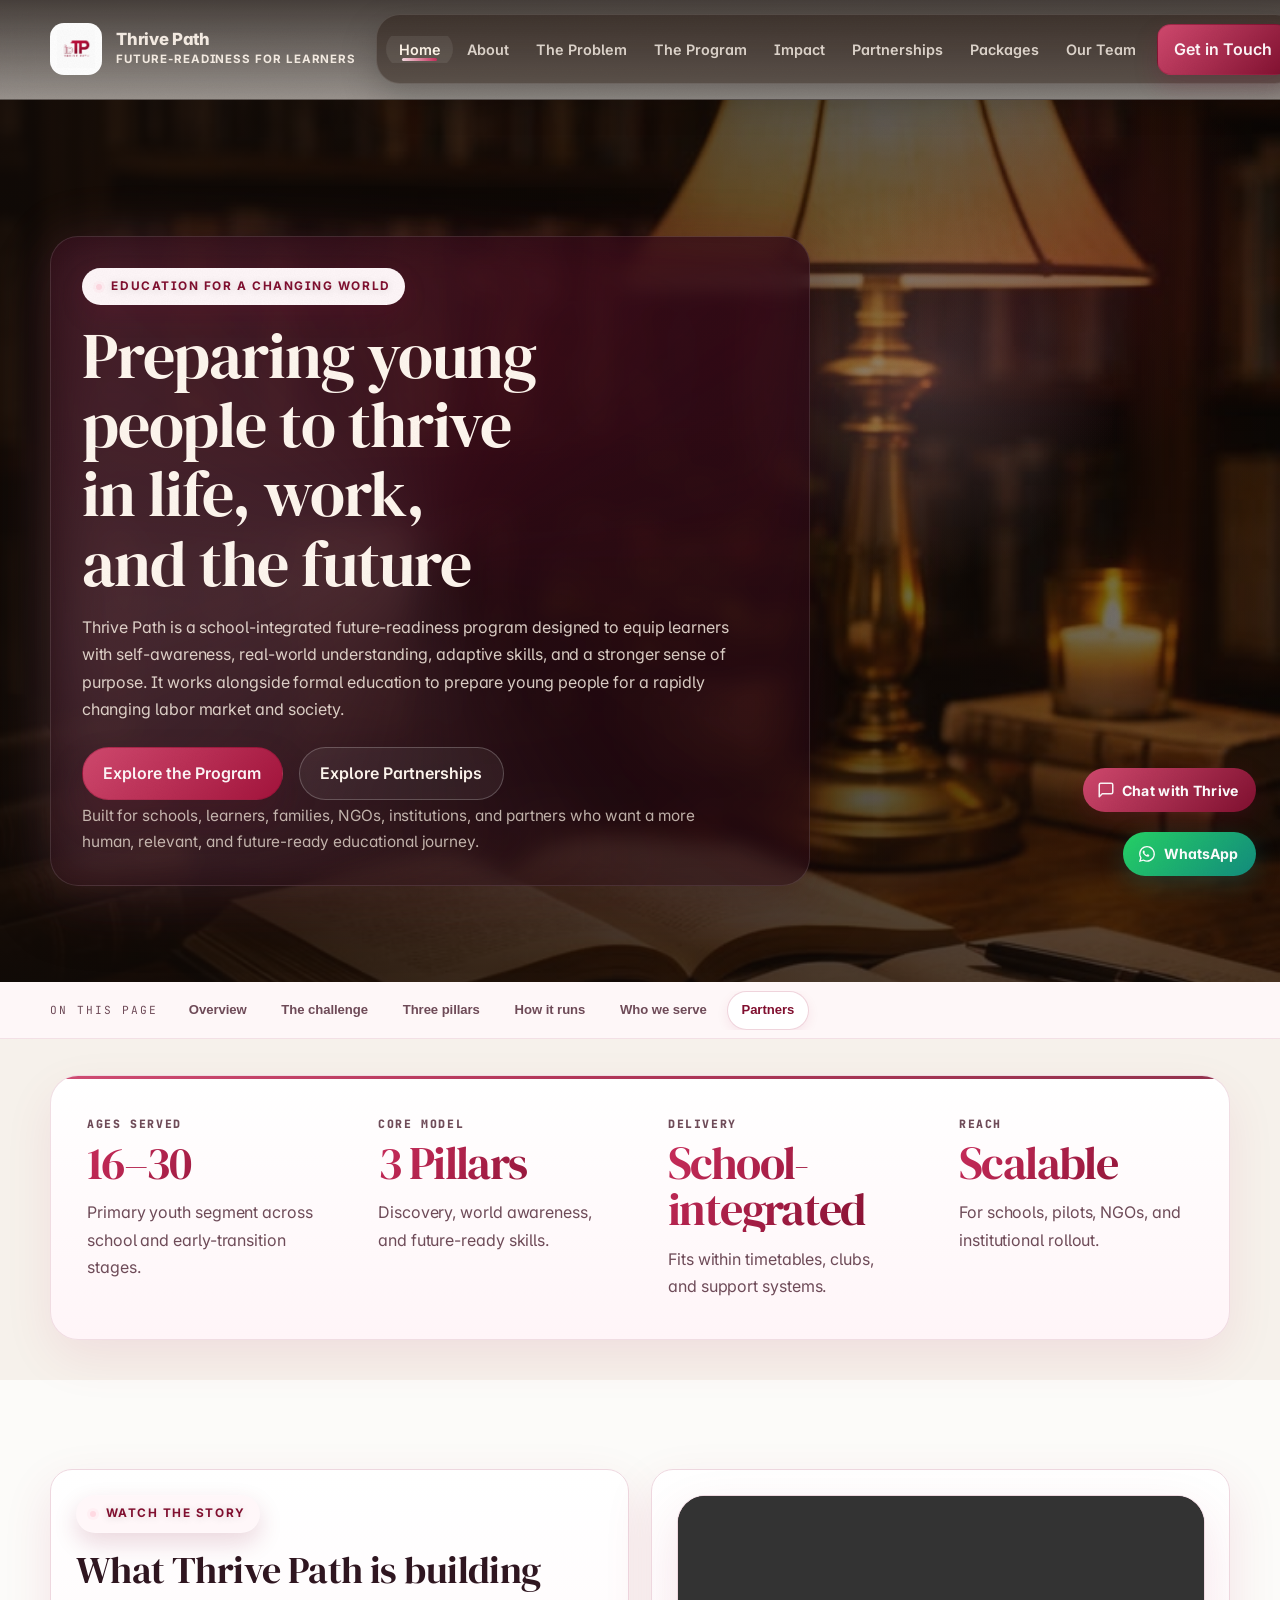
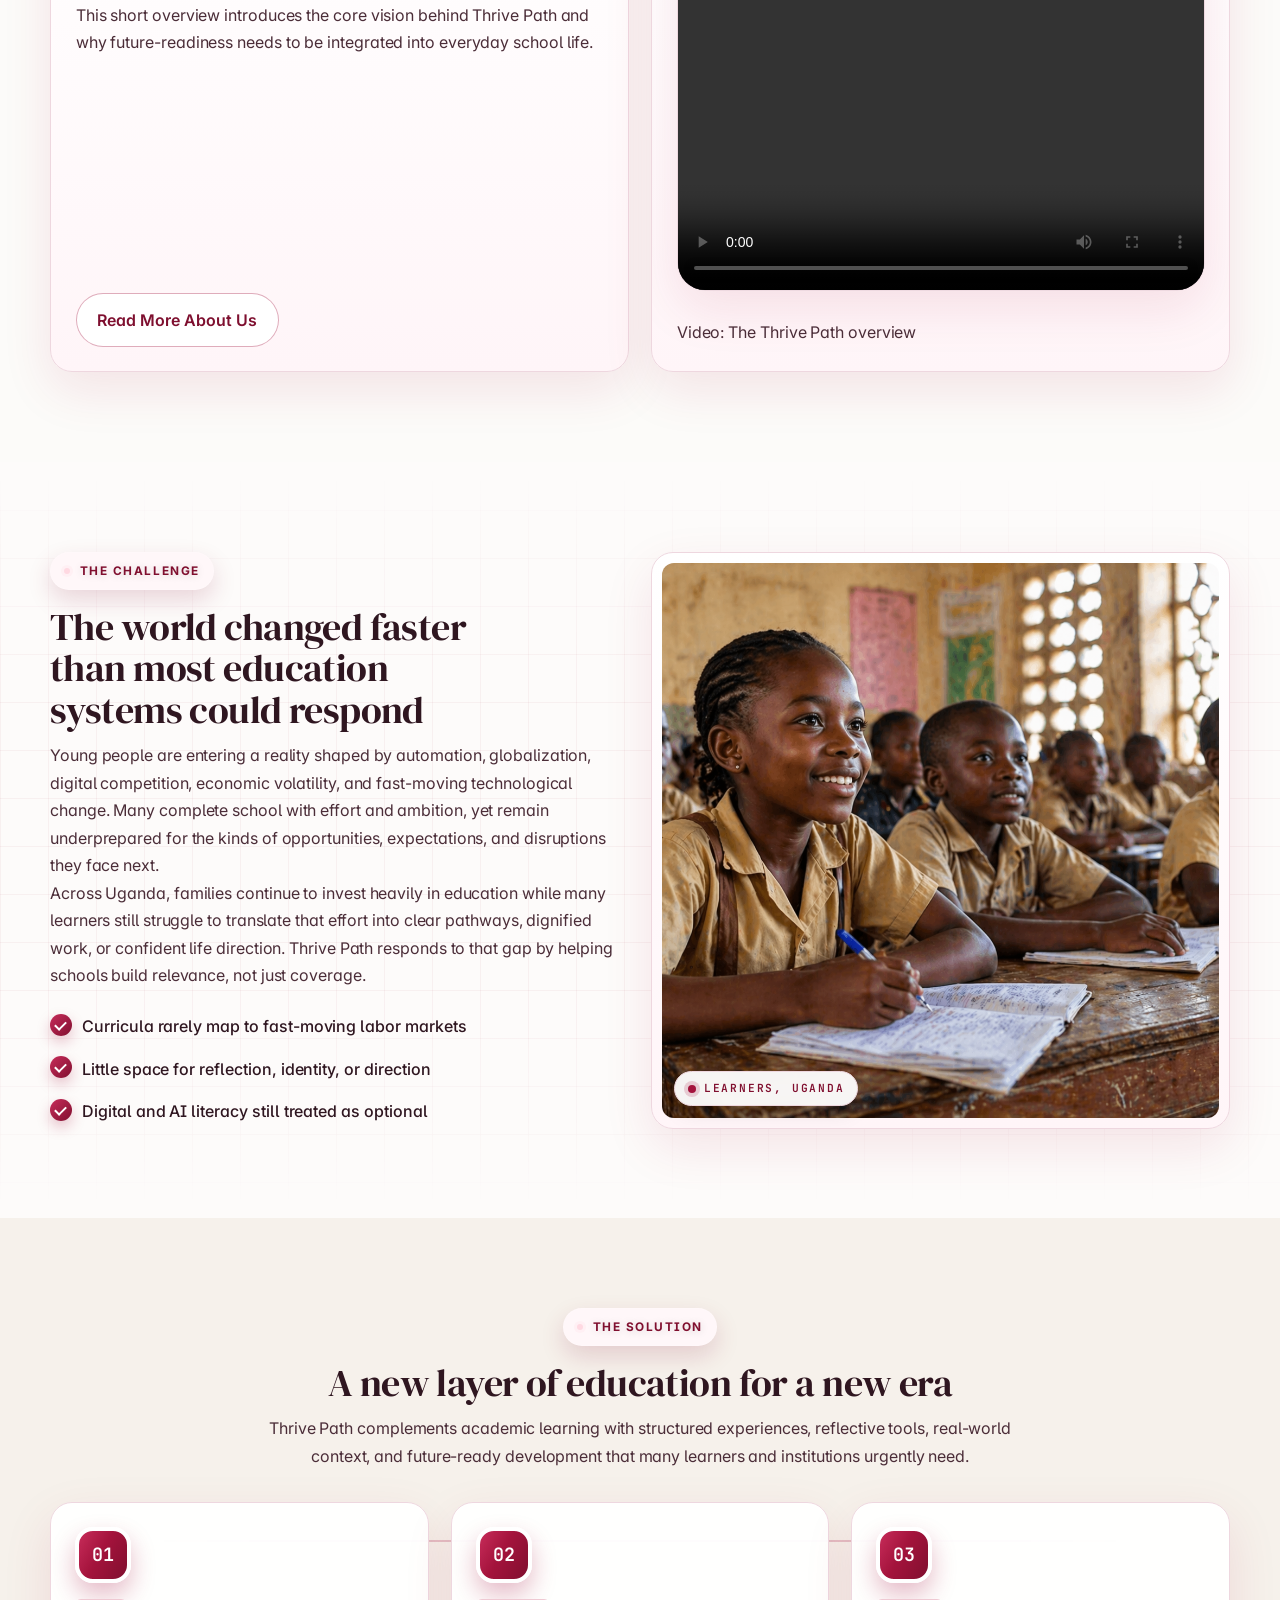
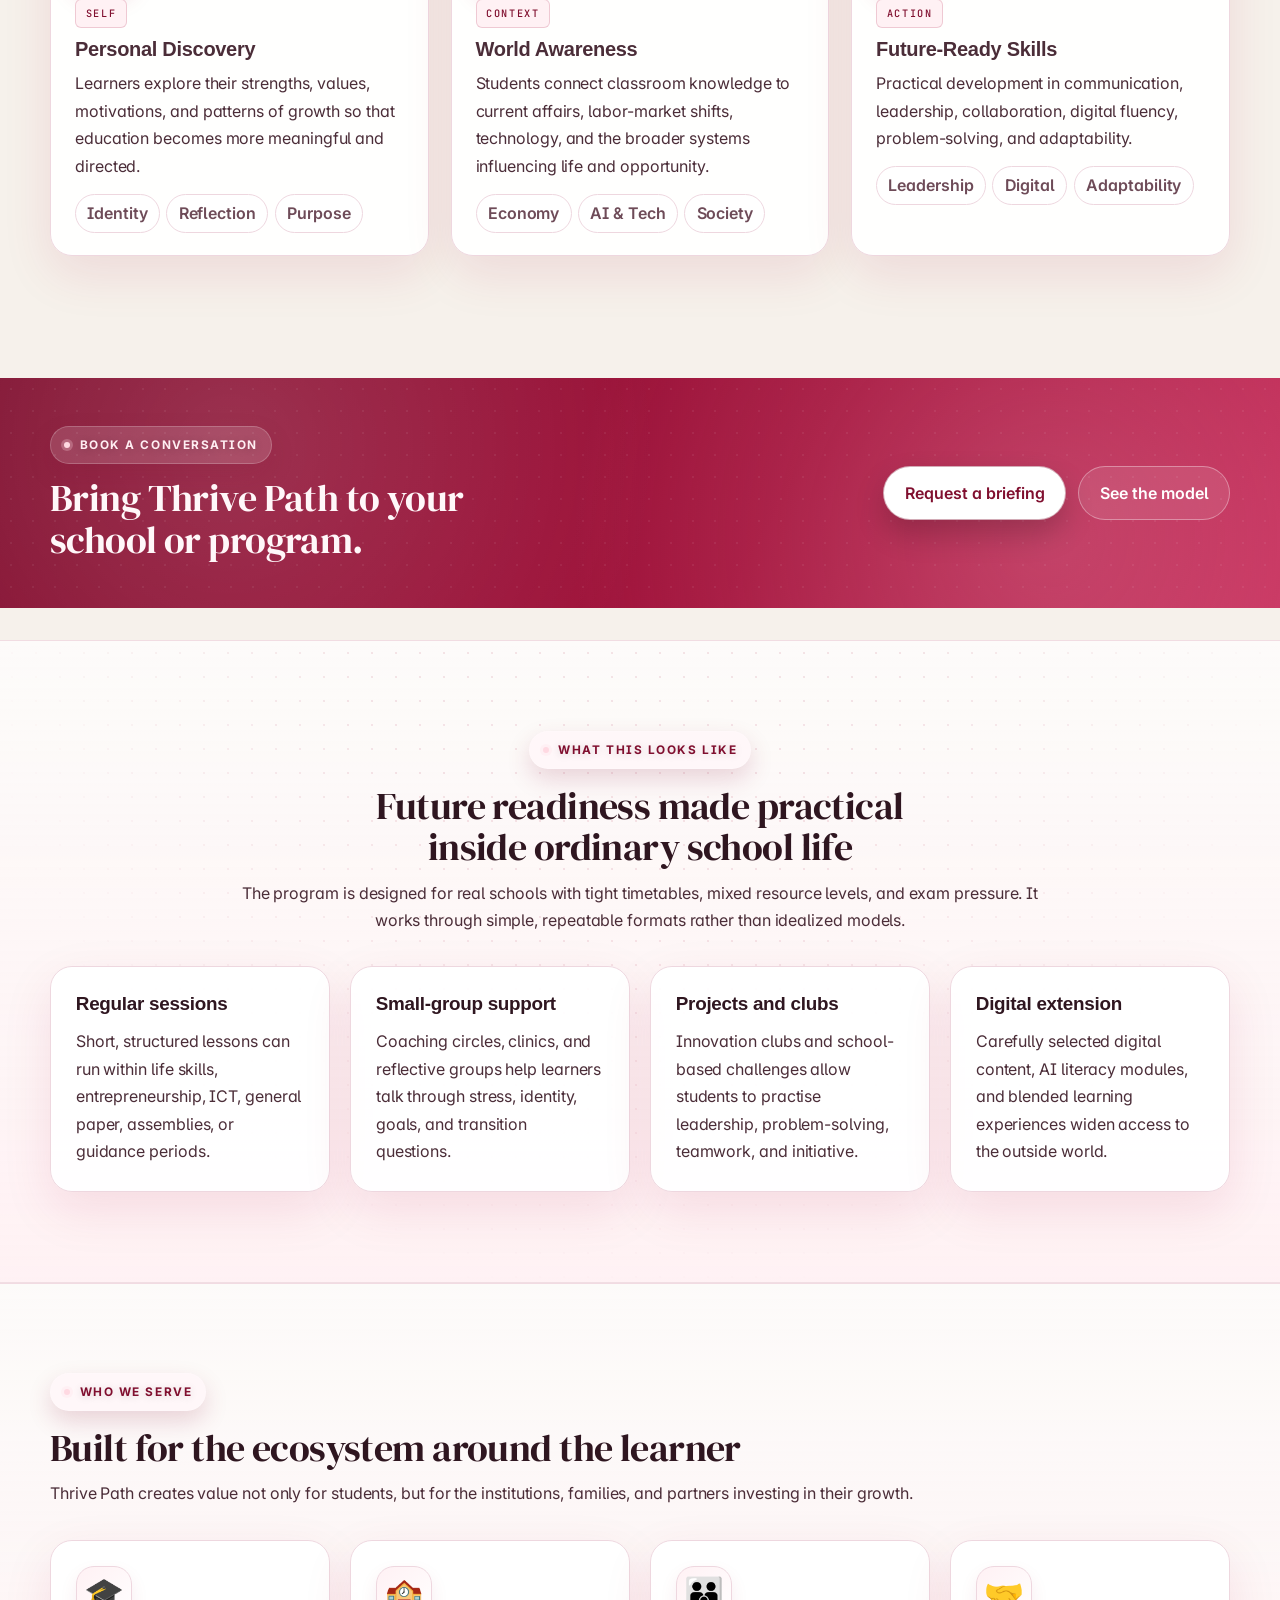
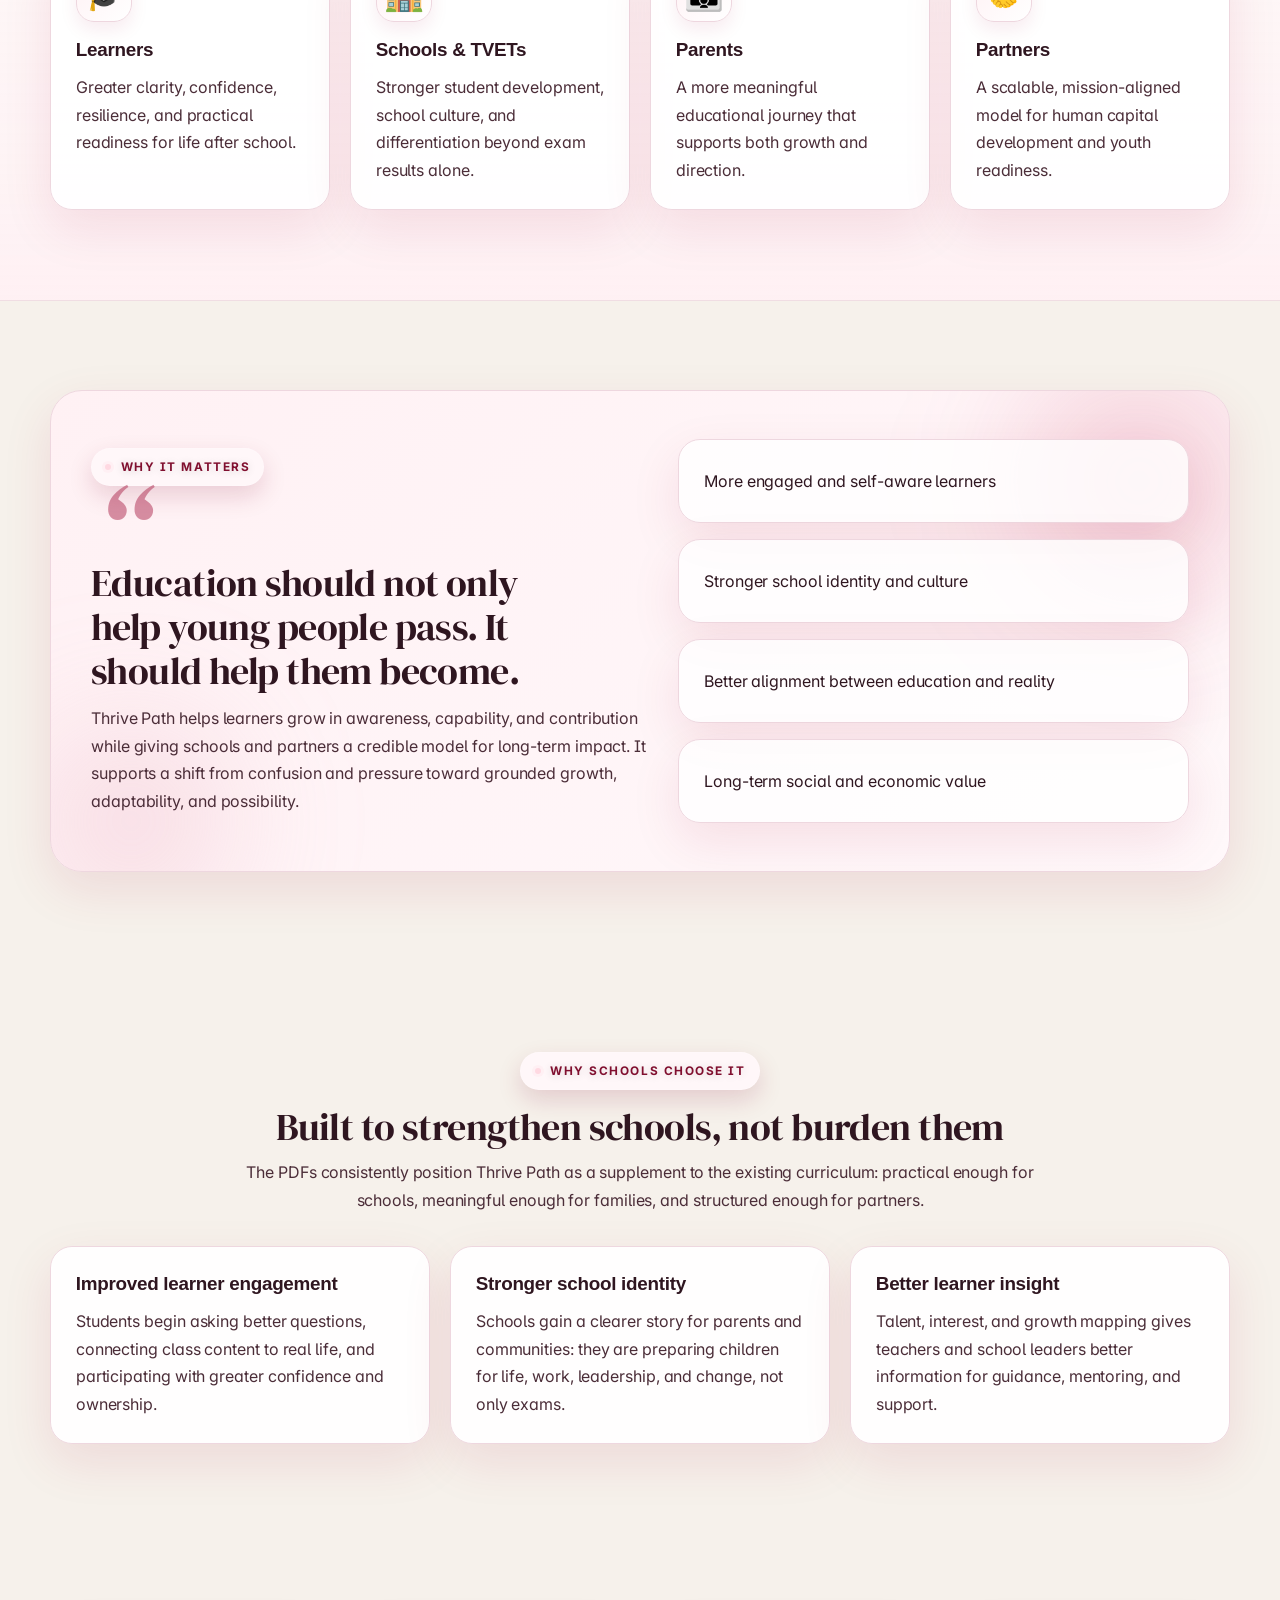
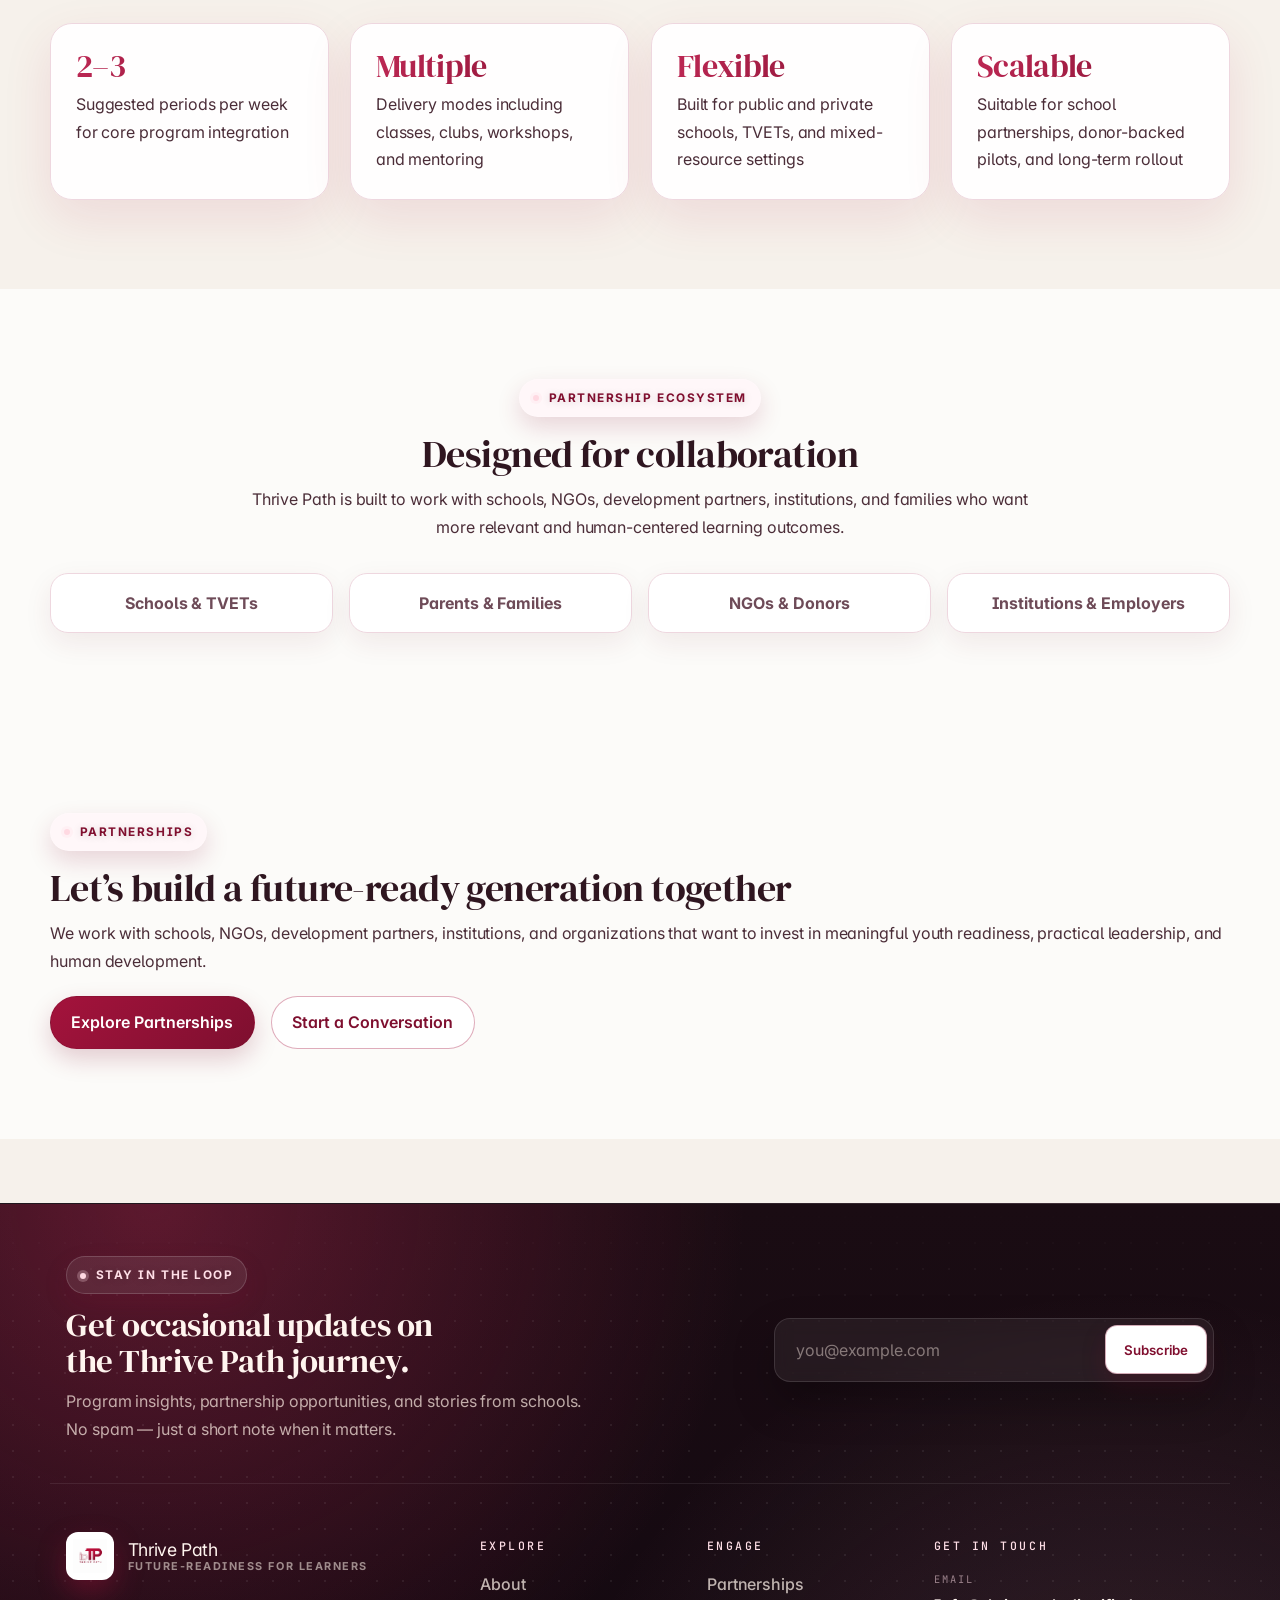
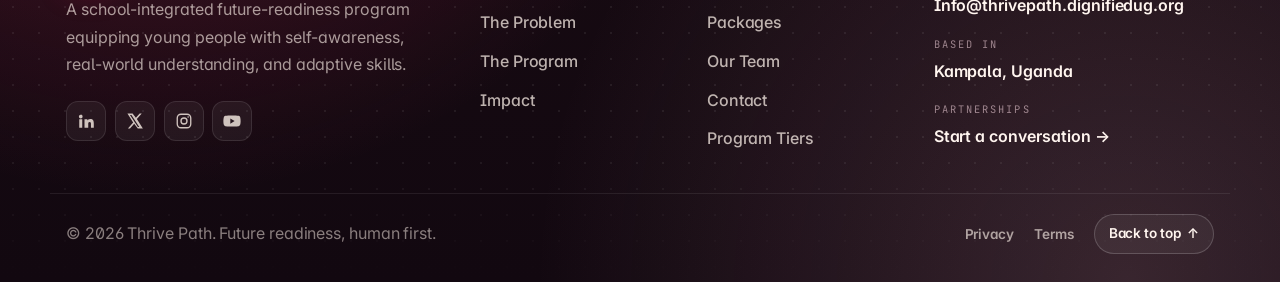
==== commit edb01657: "Redesign partnerships/packages pages and polish nav, accessibility, and UI fixes" ====
--- a/index.html
+++ b/index.html
@@ -4,13 +4,13 @@
 <meta charset="UTF-8" />
 <meta name="viewport" content="width=device-width, initial-scale=1.0" />
 <title>Thrive Path | Home</title>
-<link rel="icon" type="image/png" sizes="32x32" href="assets/favicon-32.png?v=20260508d" />
-<link rel="icon" type="image/png" sizes="16x16" href="assets/favicon-16.png?v=20260508d" />
-<link rel="shortcut icon" href="assets/favicon-32.png?v=20260508d" />
-<link rel="apple-touch-icon" sizes="180x180" href="assets/apple-touch-icon.png?v=20260508d" />
+<link rel="icon" type="image/png" sizes="32x32" href="assets/favicon-32.png?v=20260508h" />
+<link rel="icon" type="image/png" sizes="16x16" href="assets/favicon-16.png?v=20260508h" />
+<link rel="shortcut icon" href="assets/favicon-32.png?v=20260508h" />
+<link rel="apple-touch-icon" sizes="180x180" href="assets/apple-touch-icon.png?v=20260508h" />
 <link rel="stylesheet" href="styles.css?v=20260426" />
 </head>
-<body class="home-page">
+<body id="top" class="home-page">
 <nav class="navbar">
   <div class="nav-container">
     <a href="index.html" class="logo">
@@ -27,12 +27,13 @@
     </button>
     <div class="nav-panel" id="site-menu">
       <ul class="nav-links">
-        <li><a href="index.html" class="active">Home</a></li>
+        <li><a href="index.html" class="active" aria-current="page">Home</a></li>
         <li><a href="about.html">About</a></li>
         <li><a href="problem.html">The Problem</a></li>
         <li><a href="program.html">The Program</a></li>
         <li><a href="impact.html">Impact</a></li>
         <li><a href="partnerships.html">Partnerships</a></li>
+        <li><a href="packages.html">Packages</a></li>
         <li><a href="our-team.html">Our Team</a></li>
       </ul>
       <div class="nav-cta"><a href="contact.html" class="btn-primary">Get in Touch</a></div>
@@ -47,7 +48,7 @@
       <p class="hero-text">Thrive Path is a school-integrated future-readiness program designed to equip learners with self-awareness, real-world understanding, adaptive skills, and a stronger sense of purpose. It works alongside formal education to prepare young people for a rapidly changing labor market and society.</p>
       <div class="hero-actions">
         <a href="program.html" class="btn btn-solid">Explore the Program</a>
-        <a href="partnerships.html" class="btn btn-outline">Partner With Us</a>
+        <a href="partnerships.html" class="btn btn-outline">Explore Partnerships</a>
       </div>
       <div class="hero-note">Built for schools, learners, families, NGOs, institutions, and partners who want a more human, relevant, and future-ready educational journey.</div>
     </div>
@@ -340,9 +341,10 @@
       <h4>Engage</h4>
       <ul class="footer-links">
         <li><a href="partnerships.html">Partnerships</a></li>
+        <li><a href="packages.html">Packages</a></li>
         <li><a href="our-team.html">Our Team</a></li>
         <li><a href="contact.html">Contact</a></li>
-        <li><a href="partnerships.html#pricing">Program Tiers</a></li>
+        <li><a href="packages.html#pricing">Program Tiers</a></li>
       </ul>
     </div>
 
--- a/styles.css
+++ b/styles.css
@@ -653,9 +653,17 @@
 .page-impact .impact-intro .media-frame{
   padding:0;
 }
+.page-impact .impact-intro .media-frame.square{
+  aspect-ratio:16 / 10;
+  overflow:hidden;
+}
 .page-impact .impact-intro .media-frame.square img{
-  aspect-ratio:5 / 4;
-  max-height:360px;
+  width:100%;
+  height:100%;
+  aspect-ratio:auto;
+  max-height:none;
+  object-fit:cover;
+  object-position:center;
 }
 .page-impact .impact-list,
 .page-program .impact-list,
@@ -1071,7 +1079,7 @@
     padding:1.5rem;
   }
   .page-impact .impact-intro .media-frame.square img{
-    max-height:340px;
+    max-height:none;
   }
   .page-partnerships .container,
   .page-partnerships .nav-container{
@@ -2185,10 +2193,11 @@
   transform: translateY(-100%);
 }
 .nav-links a{
-  overflow:hidden;
-  transition: color .25s ease, background-color .25s ease, transform .25s ease;
-}
-.nav-links a:hover{ transform: translateY(-1px); }
+  transition: color .25s ease, background-color .25s ease, box-shadow .25s ease;
+}
+.nav-links a:hover{
+  box-shadow: inset 0 0 0 1px rgba(164,19,60,.14);
+}
 
 /* ---------- Buttons: modern micro-interactions ---------------------------- */
 .btn,
@@ -2430,6 +2439,8 @@
   transition: width .1s linear;
   box-shadow: 0 0 10px rgba(164,19,60,.45);
 }
+/* Disabled to avoid unintended top-line artifact seen in production previews. */
+.scroll-progress{ display:none !important; }
 
 /* ---------- Selection -----------------------------------------------------*/
 ::selection{
@@ -4956,3 +4967,272 @@
     white-space: nowrap;
   }
 }
+
+/* ---- Partnerships and Packages redesign ---- */
+.page-partnerships .page-hero{
+  background:
+    radial-gradient(circle at 18% 20%, rgba(164,19,60,.12), transparent 34%),
+    radial-gradient(circle at 84% 12%, rgba(231,168,186,.24), transparent 32%),
+    linear-gradient(180deg, #fff8fa 0%, #fff2f5 100%);
+}
+.page-partnerships .partnership-benefit-card,
+.page-partnerships .partnership-opportunities-grid .content-card,
+.page-partnerships .partnership-story,
+.page-partnerships .partnership-kpi{
+  transition: transform .28s ease, box-shadow .28s ease, border-color .28s ease;
+}
+.page-partnerships .partnership-benefit-card:hover,
+.page-partnerships .partnership-opportunities-grid .content-card:hover,
+.page-partnerships .partnership-story:hover,
+.page-partnerships .partnership-kpi:hover{
+  transform: translateY(-4px);
+  box-shadow: 0 20px 44px rgba(128,15,47,.14);
+  border-color: rgba(164,19,60,.24);
+}
+.page-partnerships .partnership-kpi{
+  text-align: center;
+  background: linear-gradient(180deg, #fff 0%, #fff5f8 100%);
+}
+.page-partnerships .partnership-kpi .kpi-label{
+  color: var(--muted);
+  text-transform: uppercase;
+  letter-spacing: .12em;
+  font-size: .78rem;
+  font-weight: 800;
+}
+.page-partnerships .partnership-kpi .kpi-value{
+  font-size: clamp(2rem,4vw,2.7rem);
+  line-height: 1;
+  margin: .5rem 0;
+  color: var(--primary-deep);
+  font-weight: 800;
+}
+.page-partnerships .partnership-kpi .kpi-note{
+  margin: 0;
+  color: var(--muted);
+}
+.page-partnerships .partnership-story{
+  border-left: 4px solid rgba(164,19,60,.35);
+}
+.page-partnerships .story-meta{
+  margin-top: .85rem;
+  font-size: .88rem;
+  color: var(--primary);
+  font-weight: 700;
+}
+.page-partnerships .partnership-cta-band .panel-card{
+  background: linear-gradient(180deg, #fff 0%, #fff4f7 100%);
+}
+.page-partnerships .page-hero .hero-actions{
+  margin-top: 1.35rem;
+}
+.page-partnerships .list-modern li{
+  display: grid;
+  grid-template-columns: 1.1rem 1fr;
+  gap: .7rem;
+  align-items: start;
+}
+.page-partnerships .list-modern li i{
+  margin-top: .16rem;
+}
+
+.page-packages .page-hero{
+  background:
+    radial-gradient(circle at 12% 20%, rgba(164,19,60,.2), transparent 35%),
+    radial-gradient(circle at 88% 8%, rgba(177,29,70,.22), transparent 32%),
+    linear-gradient(180deg, #fff5f8 0%, #ffeef3 100%);
+}
+.page-packages .package-highlight-band{
+  border-top: 1px solid rgba(164,19,60,.1);
+  border-bottom: 1px solid rgba(164,19,60,.1);
+}
+.page-packages .package-highlight-card{
+  position: relative;
+  overflow: hidden;
+}
+.page-packages .package-highlight-card::after{
+  content: "";
+  position: absolute;
+  inset: 0;
+  background: linear-gradient(120deg, transparent 20%, rgba(255,255,255,.48), transparent 64%);
+  transform: translateX(-120%);
+  transition: transform .7s ease;
+  pointer-events: none;
+}
+.page-packages .package-highlight-card:hover::after{ transform: translateX(120%); }
+.page-packages .package-mini-label{
+  font-size: .8rem;
+  font-weight: 800;
+  letter-spacing: .08em;
+  text-transform: uppercase;
+  color: var(--primary);
+  margin-bottom: .75rem;
+}
+.page-packages .package-mini-label i{ margin-right: .35rem; }
+.page-packages .package-pricing-grid .pricing-card{
+  border: 1px solid rgba(164,19,60,.14);
+  box-shadow: 0 14px 34px rgba(128,15,47,.10);
+}
+.page-packages .package-pricing-grid .pricing-card h3{
+  margin-bottom: .55rem;
+}
+.page-packages .package-pricing-grid .price{
+  font-size: clamp(2.05rem, 3vw, 3rem);
+  font-weight: 800;
+  line-height: 1.05;
+  margin: .7rem 0 .35rem;
+  letter-spacing: -.02em;
+}
+.page-packages .package-pricing-grid .price-unit{
+  font-size: .52em;
+  font-weight: 700;
+  color: var(--muted);
+}
+.page-packages .package-pricing-grid .price-note{
+  color: var(--muted);
+  margin-bottom: .8rem;
+}
+.page-packages .package-pricing-grid .price-note i{
+  margin-right: .42rem;
+  color: var(--primary);
+}
+.page-packages .package-pricing-grid .pricing-points{
+  list-style: none;
+  display: grid;
+  gap: .6rem;
+  margin: 0;
+  padding: 0;
+}
+.page-packages .package-pricing-grid .pricing-points li{
+  list-style: none;
+  display: grid;
+  grid-template-columns: 1.1rem 1fr;
+  gap: .55rem;
+  align-items: start;
+  color: var(--text);
+}
+.page-packages .package-pricing-grid .pricing-points li i{
+  color: var(--primary-deep);
+  margin-top: .16rem;
+  font-size: .98rem;
+}
+.page-packages .package-pricing-grid .pricing-footer{
+  margin-top: .7rem;
+  color: var(--muted);
+}
+.page-packages .package-pricing-grid .pricing-actions{
+  margin-top: auto;
+  padding-top: .8rem;
+}
+.page-packages .package-plan-card{
+  transition: transform .3s ease, box-shadow .3s ease;
+}
+.page-packages .package-plan-card:hover{
+  transform: translateY(-6px);
+  box-shadow: 0 24px 48px rgba(128,15,47,.16);
+}
+.page-packages .package-plan-featured{
+  position: relative;
+  border: 1px solid rgba(164,19,60,.35);
+  background: linear-gradient(180deg, #fff8fa 0%, #fff1f5 100%);
+}
+.page-packages .package-plan-featured::before{
+  content: "Recommended";
+  position: absolute;
+  top: 12px;
+  right: 12px;
+  padding: .3rem .65rem;
+  border-radius: 999px;
+  font-size: .7rem;
+  letter-spacing: .08em;
+  text-transform: uppercase;
+  font-weight: 800;
+  color: #fff;
+  background: linear-gradient(135deg, var(--primary), var(--primary-2));
+}
+.page-packages .package-comparison-card{
+  overflow: hidden;
+}
+.page-packages .package-compare-table-wrap{
+  overflow-x: auto;
+}
+.page-packages .package-compare-table{
+  width: 100%;
+  border-collapse: collapse;
+  min-width: 760px;
+}
+.page-packages .package-compare-table th,
+.page-packages .package-compare-table td{
+  padding: .9rem .85rem;
+  border-bottom: 1px solid rgba(238,215,223,.9);
+  text-align: left;
+  color: var(--muted);
+}
+.page-packages .package-compare-table th{
+  color: var(--text);
+  font-size: .83rem;
+  text-transform: uppercase;
+  letter-spacing: .08em;
+  font-weight: 800;
+  background: rgba(255,241,244,.65);
+}
+.page-packages .package-compare-table tbody tr:hover{
+  background: rgba(255,246,249,.72);
+}
+.page-packages .package-inclusions-grid .content-card h3 i{
+  margin-right: .45rem;
+  color: var(--primary);
+}
+.page-packages .package-faq-list{
+  display: grid;
+  gap: .75rem;
+  margin-top: .5rem;
+}
+.page-packages .package-faq-list details{
+  border: 1px solid rgba(238,215,223,.95);
+  border-radius: 14px;
+  background: linear-gradient(180deg, #fff 0%, #fff9fb 100%);
+  padding: .88rem 1rem;
+}
+.page-packages .package-faq-list summary{
+  cursor: pointer;
+  list-style: none;
+  font-weight: 700;
+  color: var(--text);
+}
+.page-packages .package-faq-list summary::-webkit-details-marker{ display:none; }
+.page-packages .package-faq-list details p{
+  margin-top: .65rem;
+}
+.page-packages .package-cta-card{
+  background: linear-gradient(180deg, #fff 0%, #fff2f6 100%);
+  border-color: rgba(164,19,60,.22);
+}
+
+@media (max-width: 900px){
+  .page-packages .package-pricing-grid,
+  .page-partnerships .partnership-benefits-grid{
+    grid-template-columns: 1fr;
+  }
+}
+
+/* Final override: keep Impact intro image fully fitted on all breakpoints. */
+.page-impact .impact-intro .media-frame.square{
+  aspect-ratio: auto !important;
+}
+.page-impact .impact-intro .media-frame.square img{
+  width: 100% !important;
+  height: auto !important;
+  max-height: none !important;
+  aspect-ratio: auto !important;
+  object-fit: contain !important;
+  object-position: center !important;
+}
+/* Keep this media card visually stable (no jump/zoom on hover). */
+.page-impact .impact-intro .split-card--media:hover{
+  transform: none !important;
+}
+.page-impact .impact-intro .split-card--media .image-card:hover img{
+  transform: none !important;
+  filter: none !important;
+}
